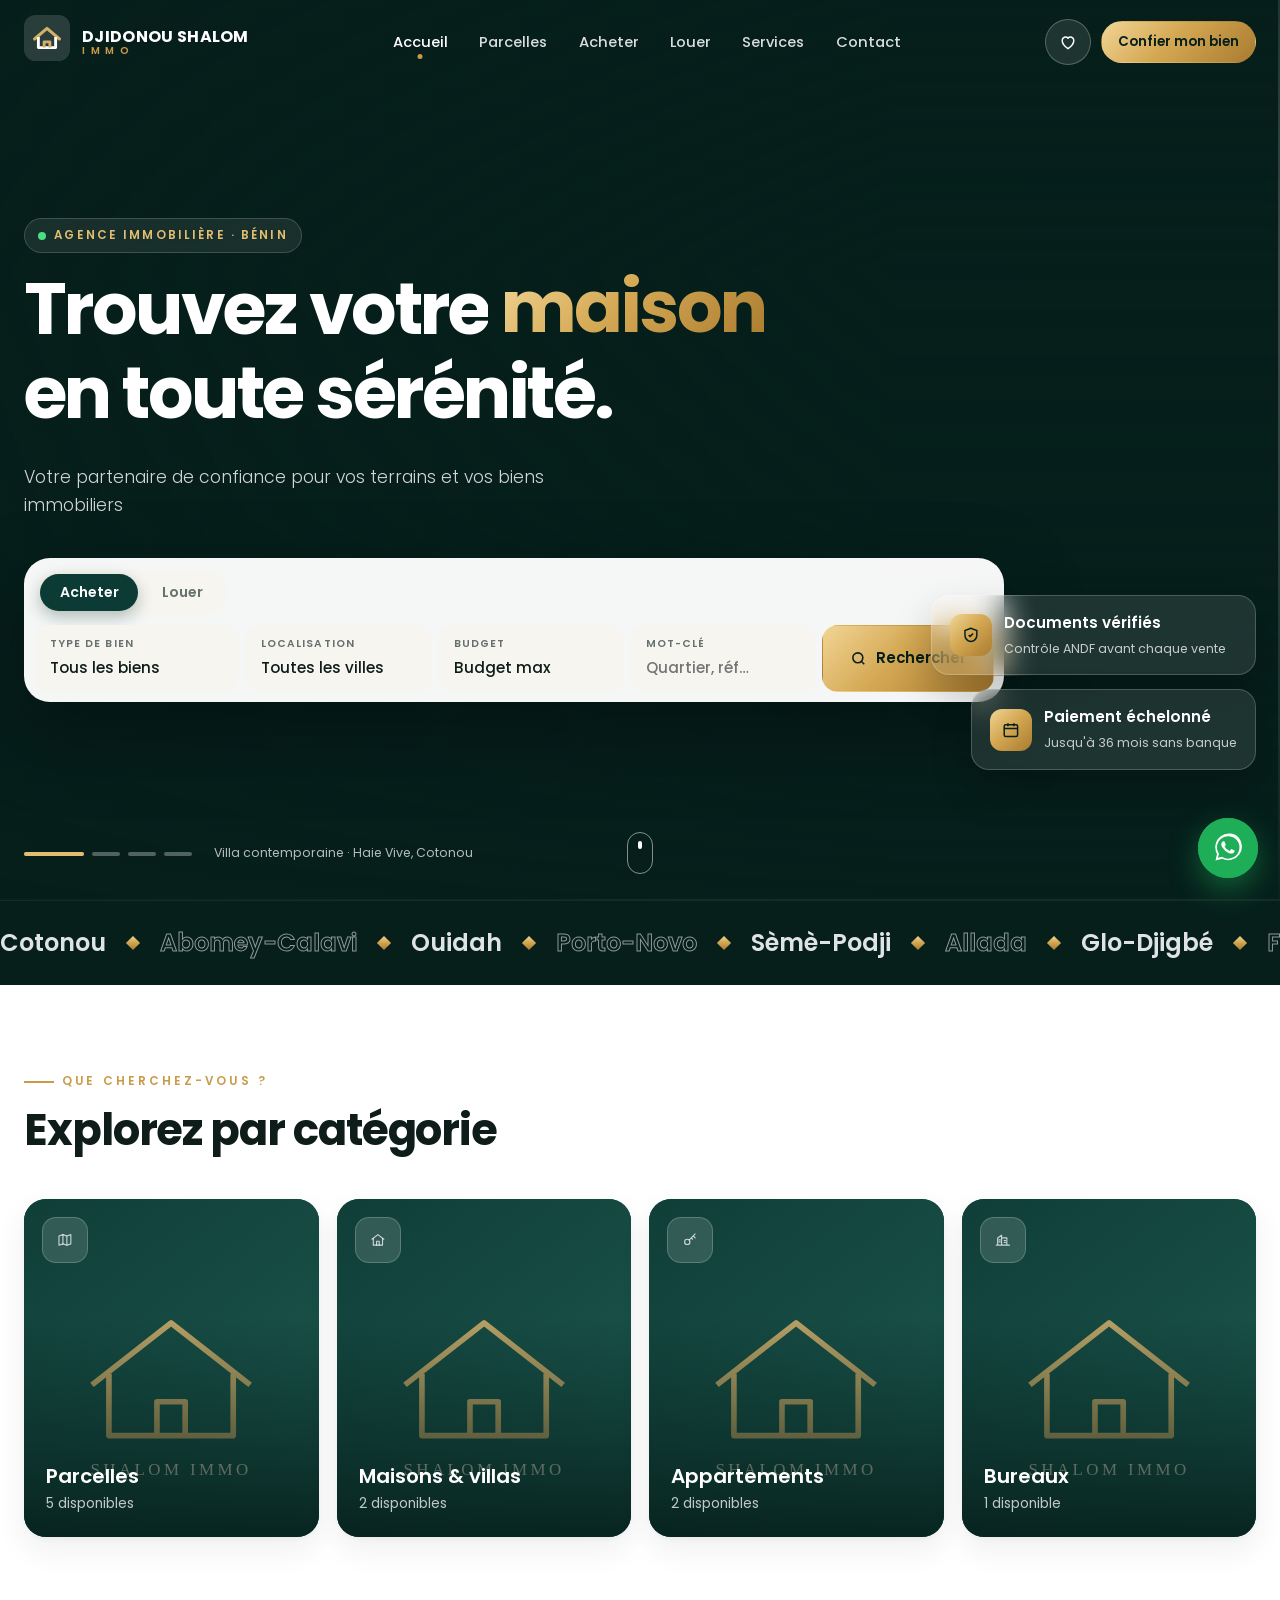
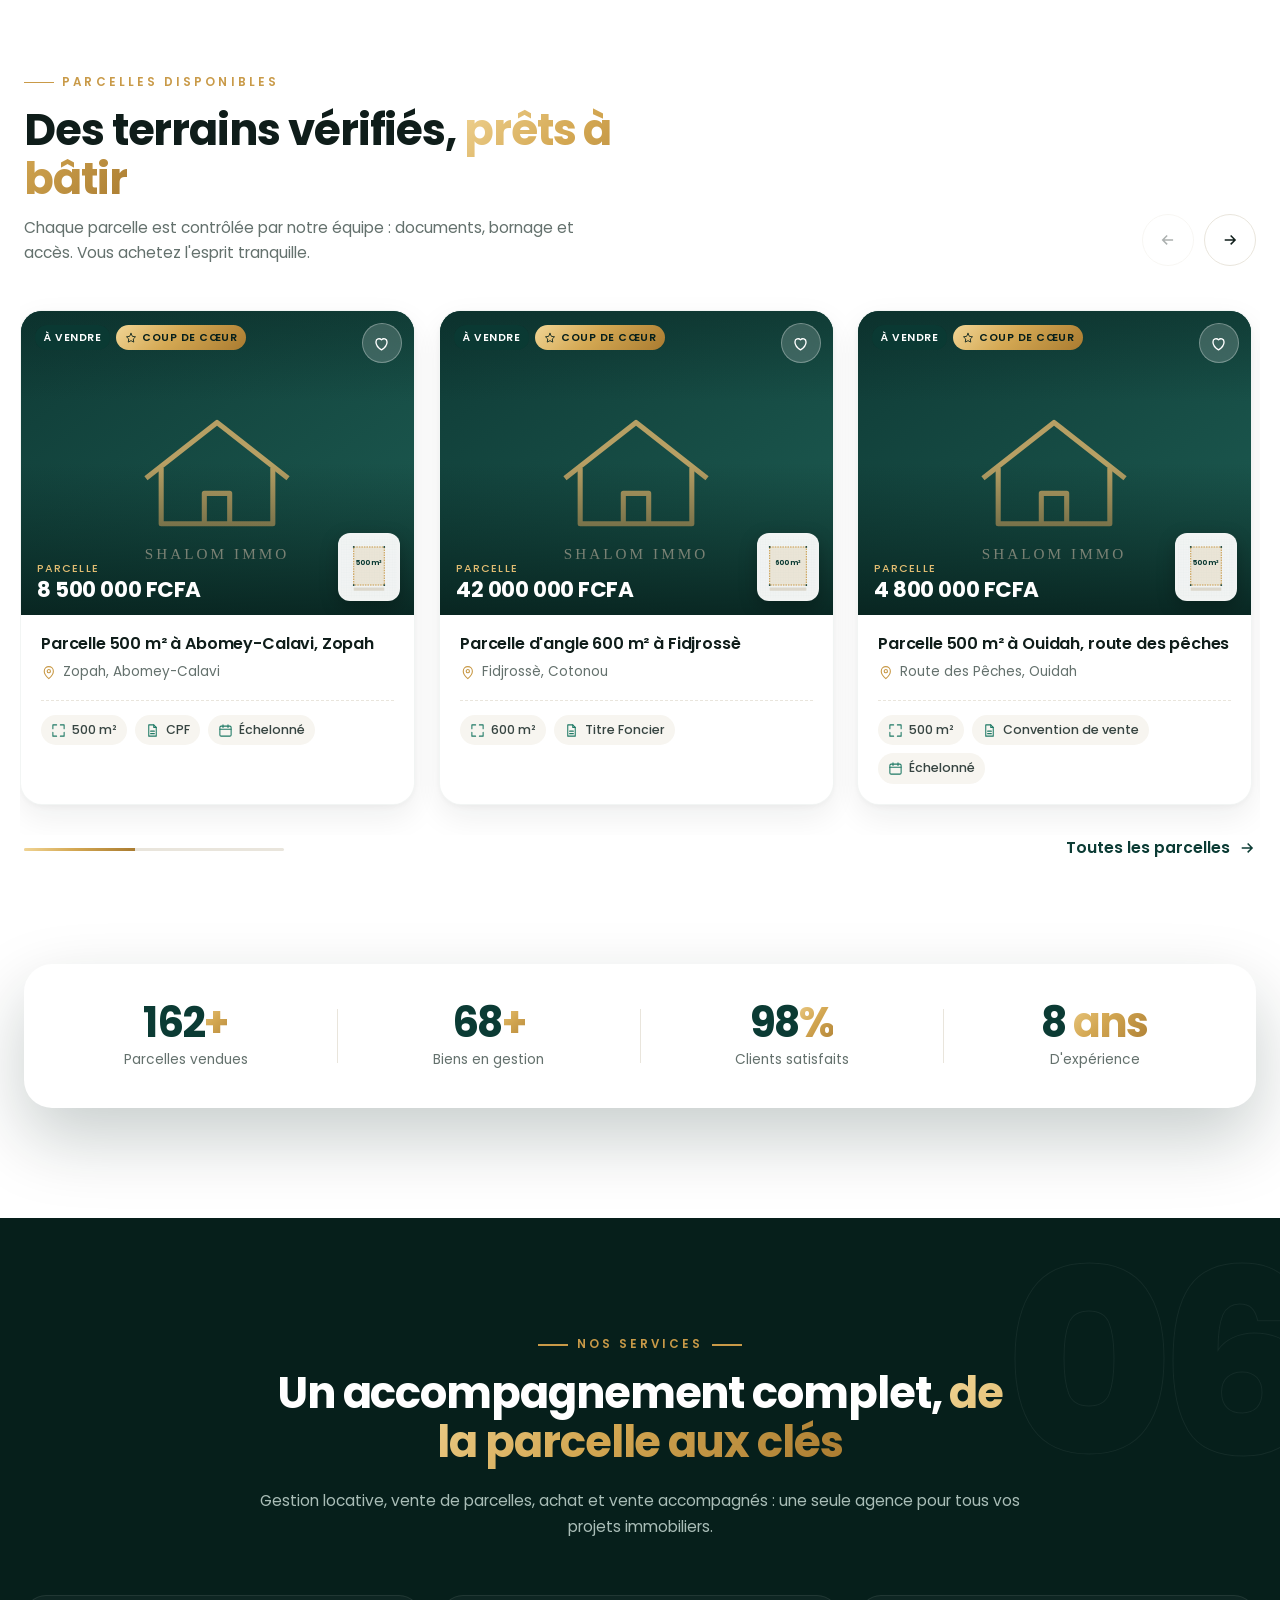
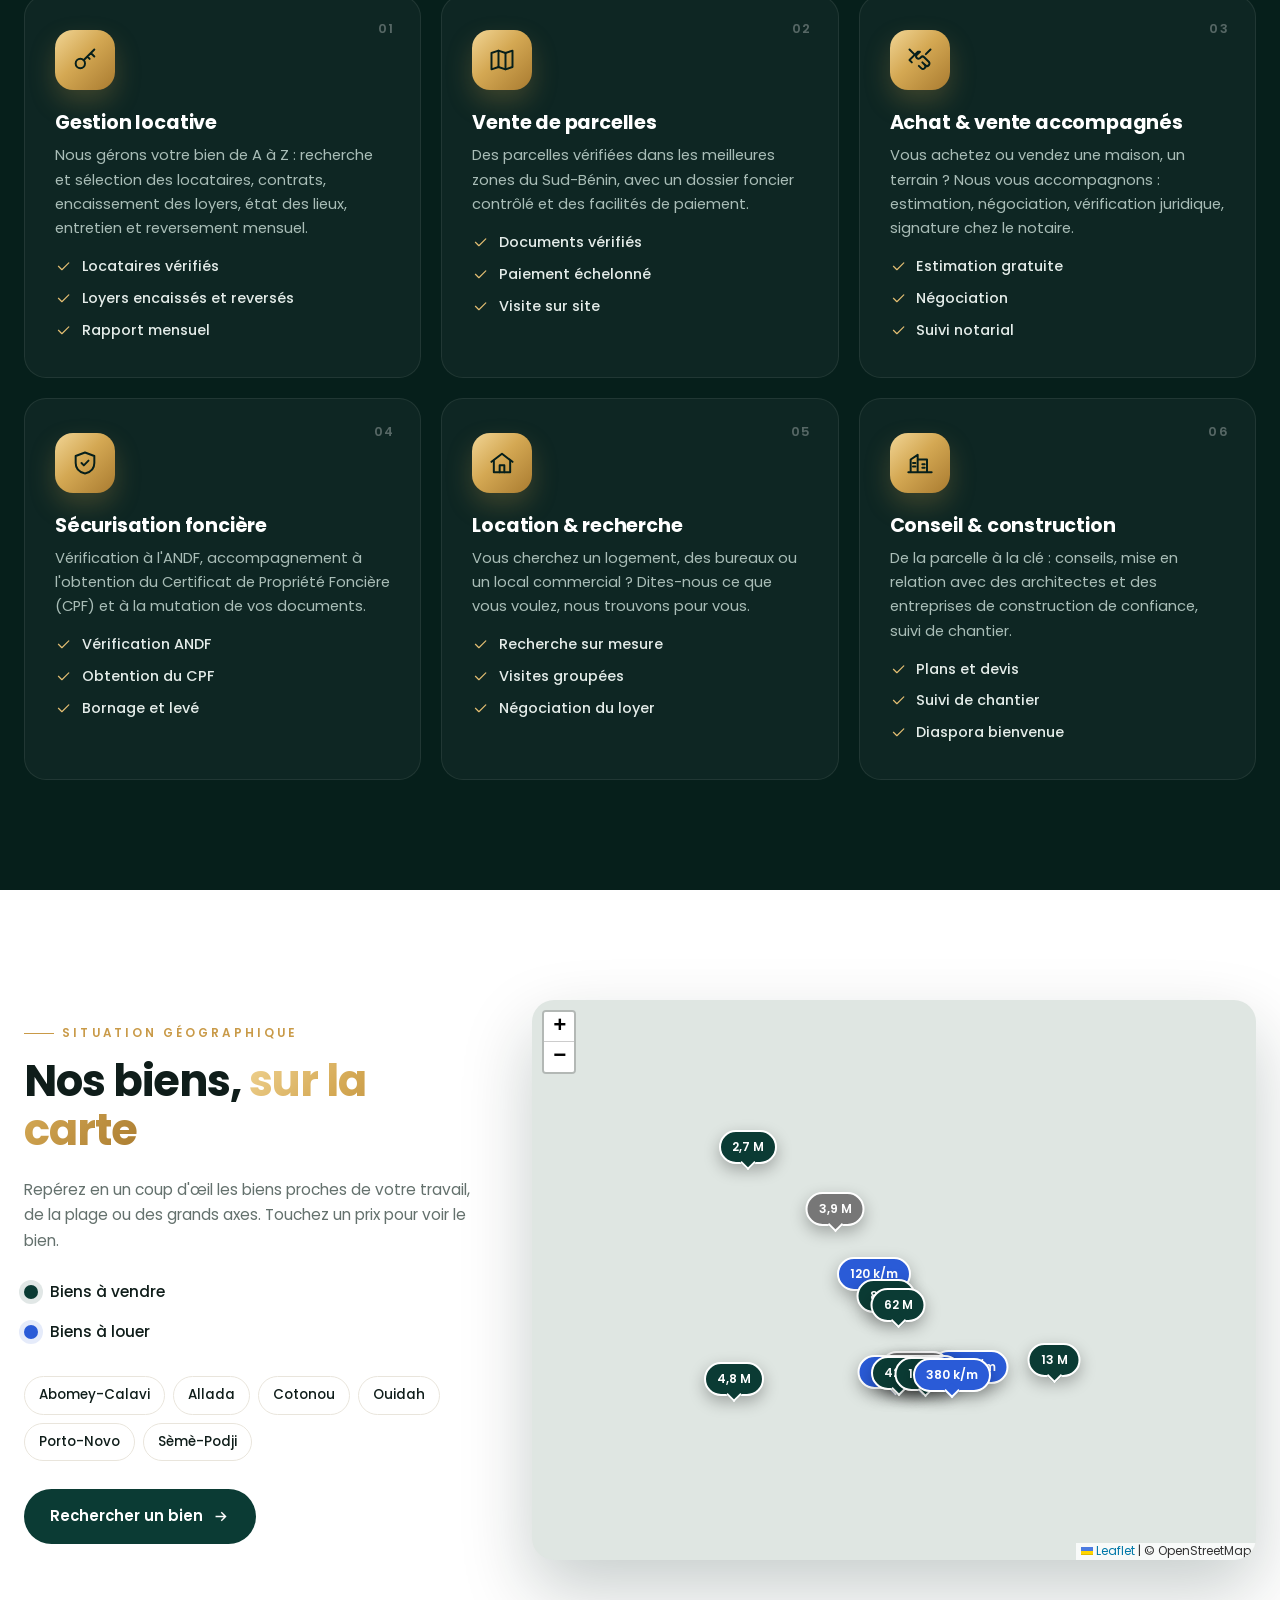
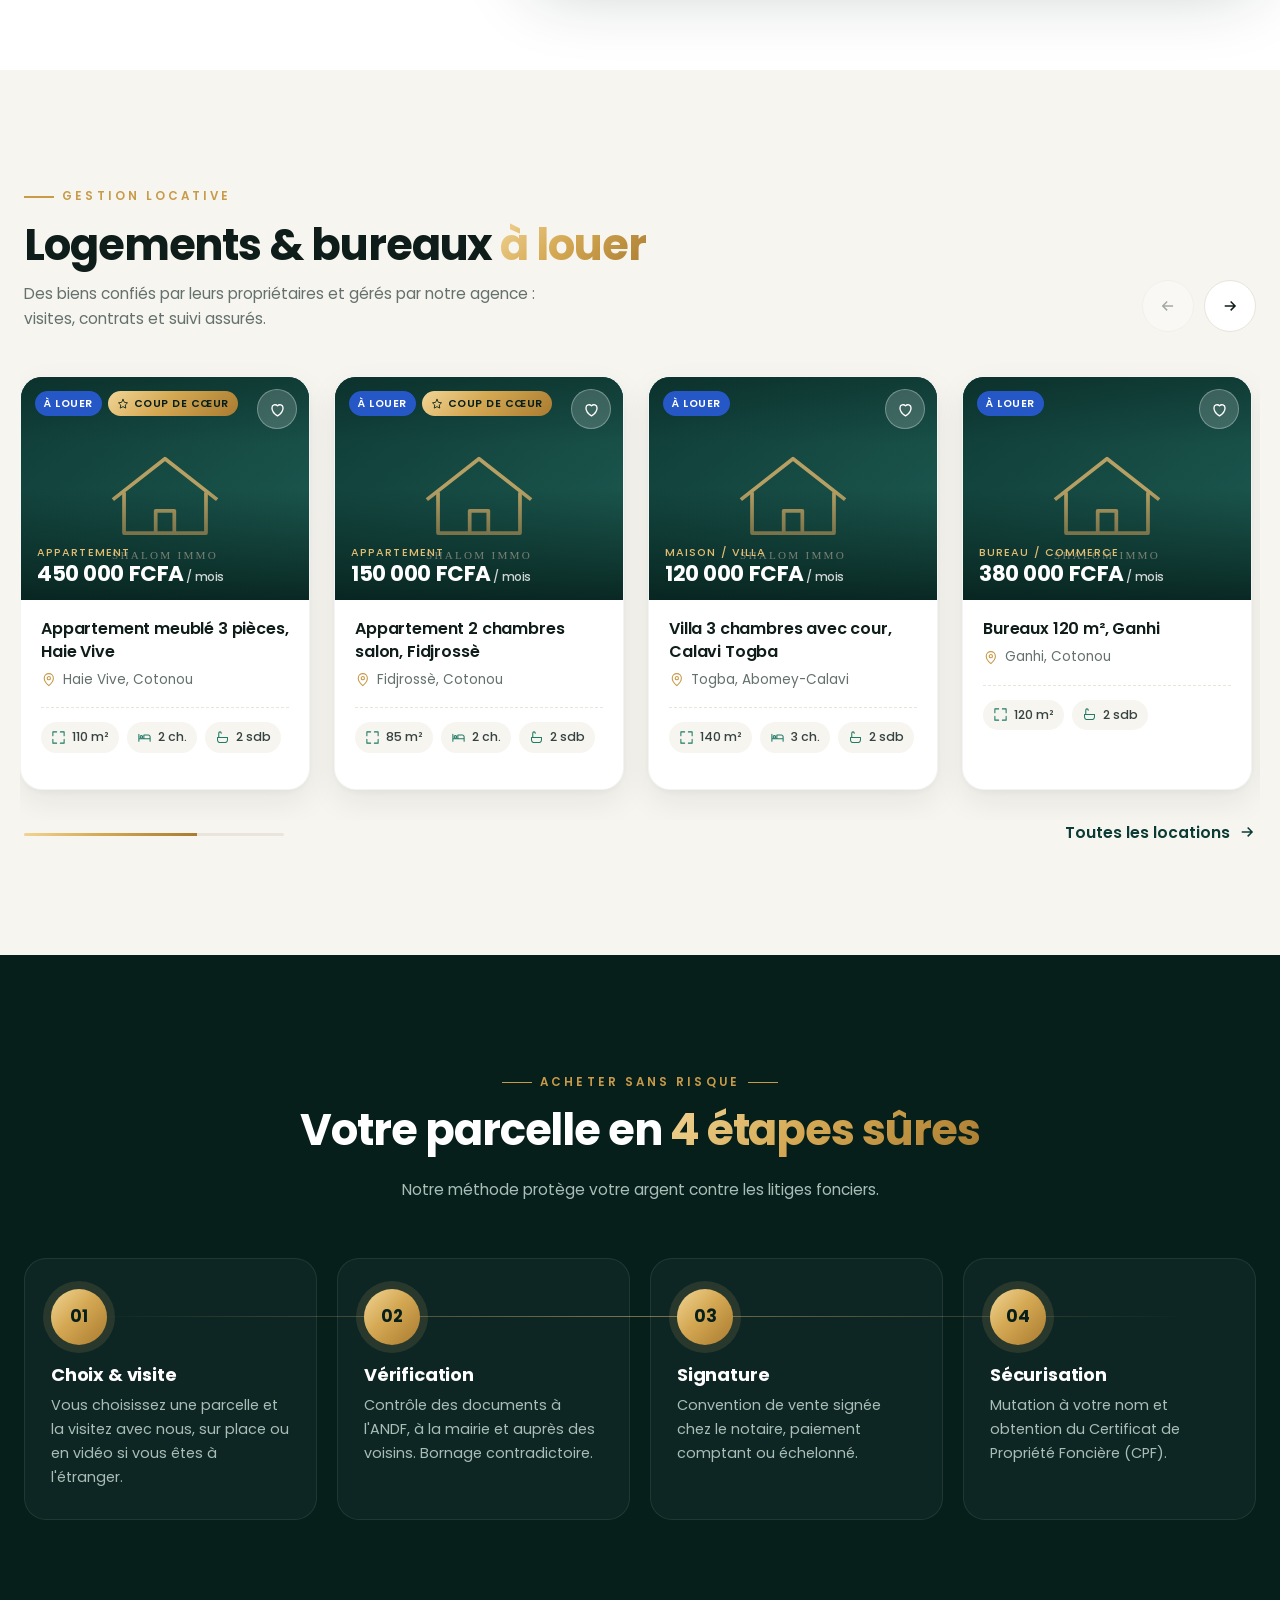
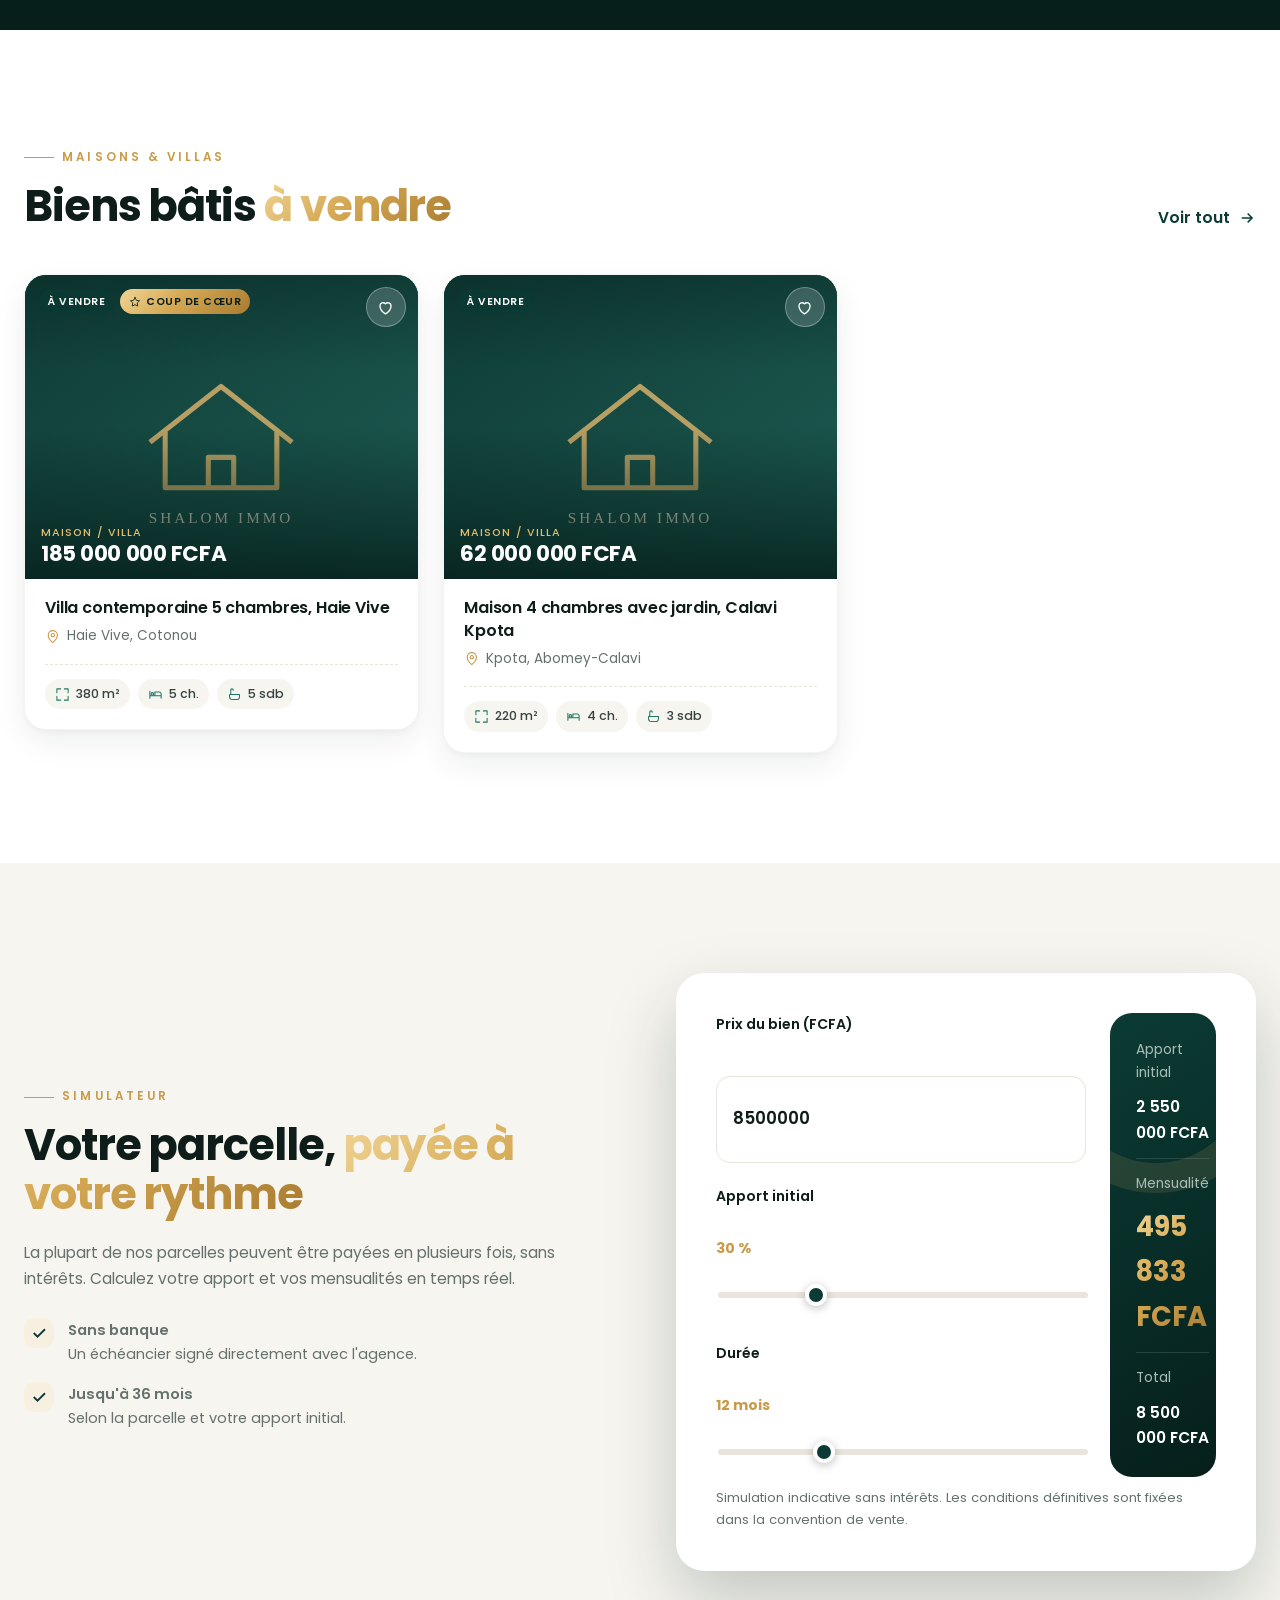
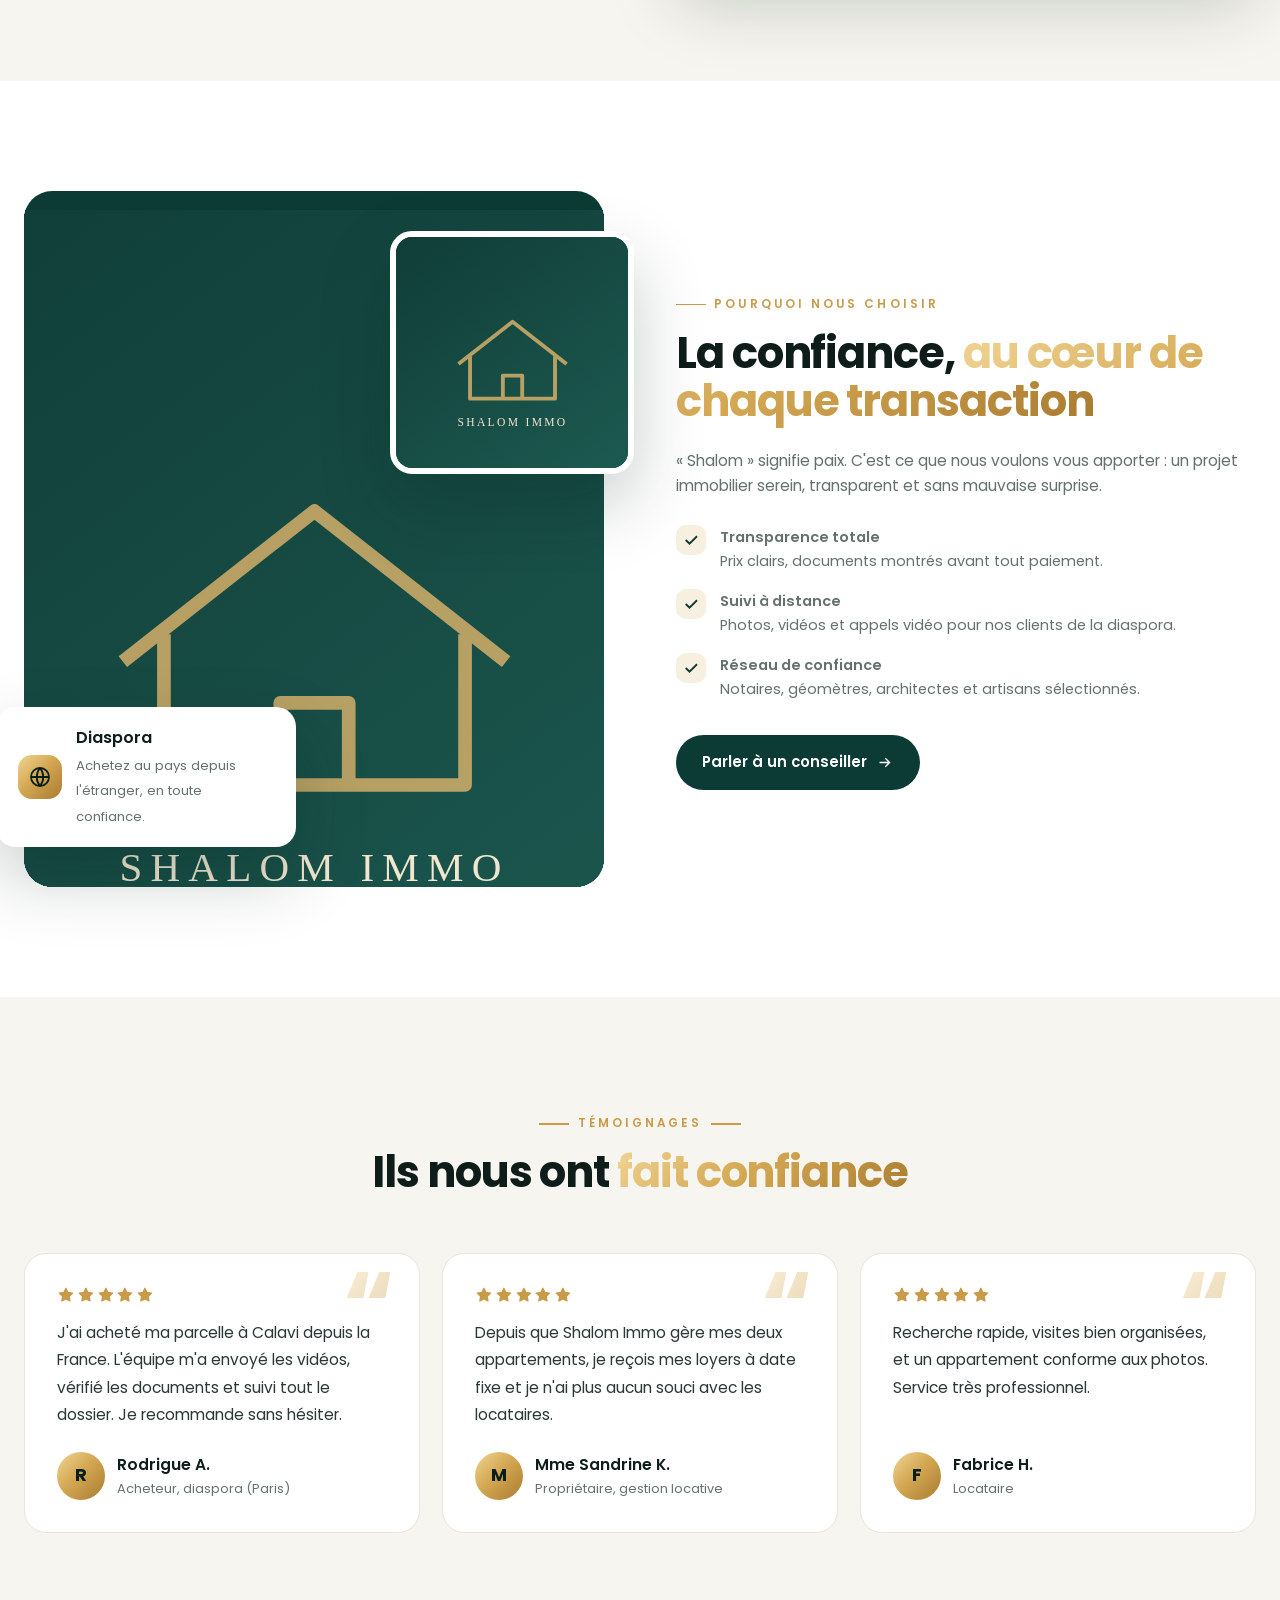
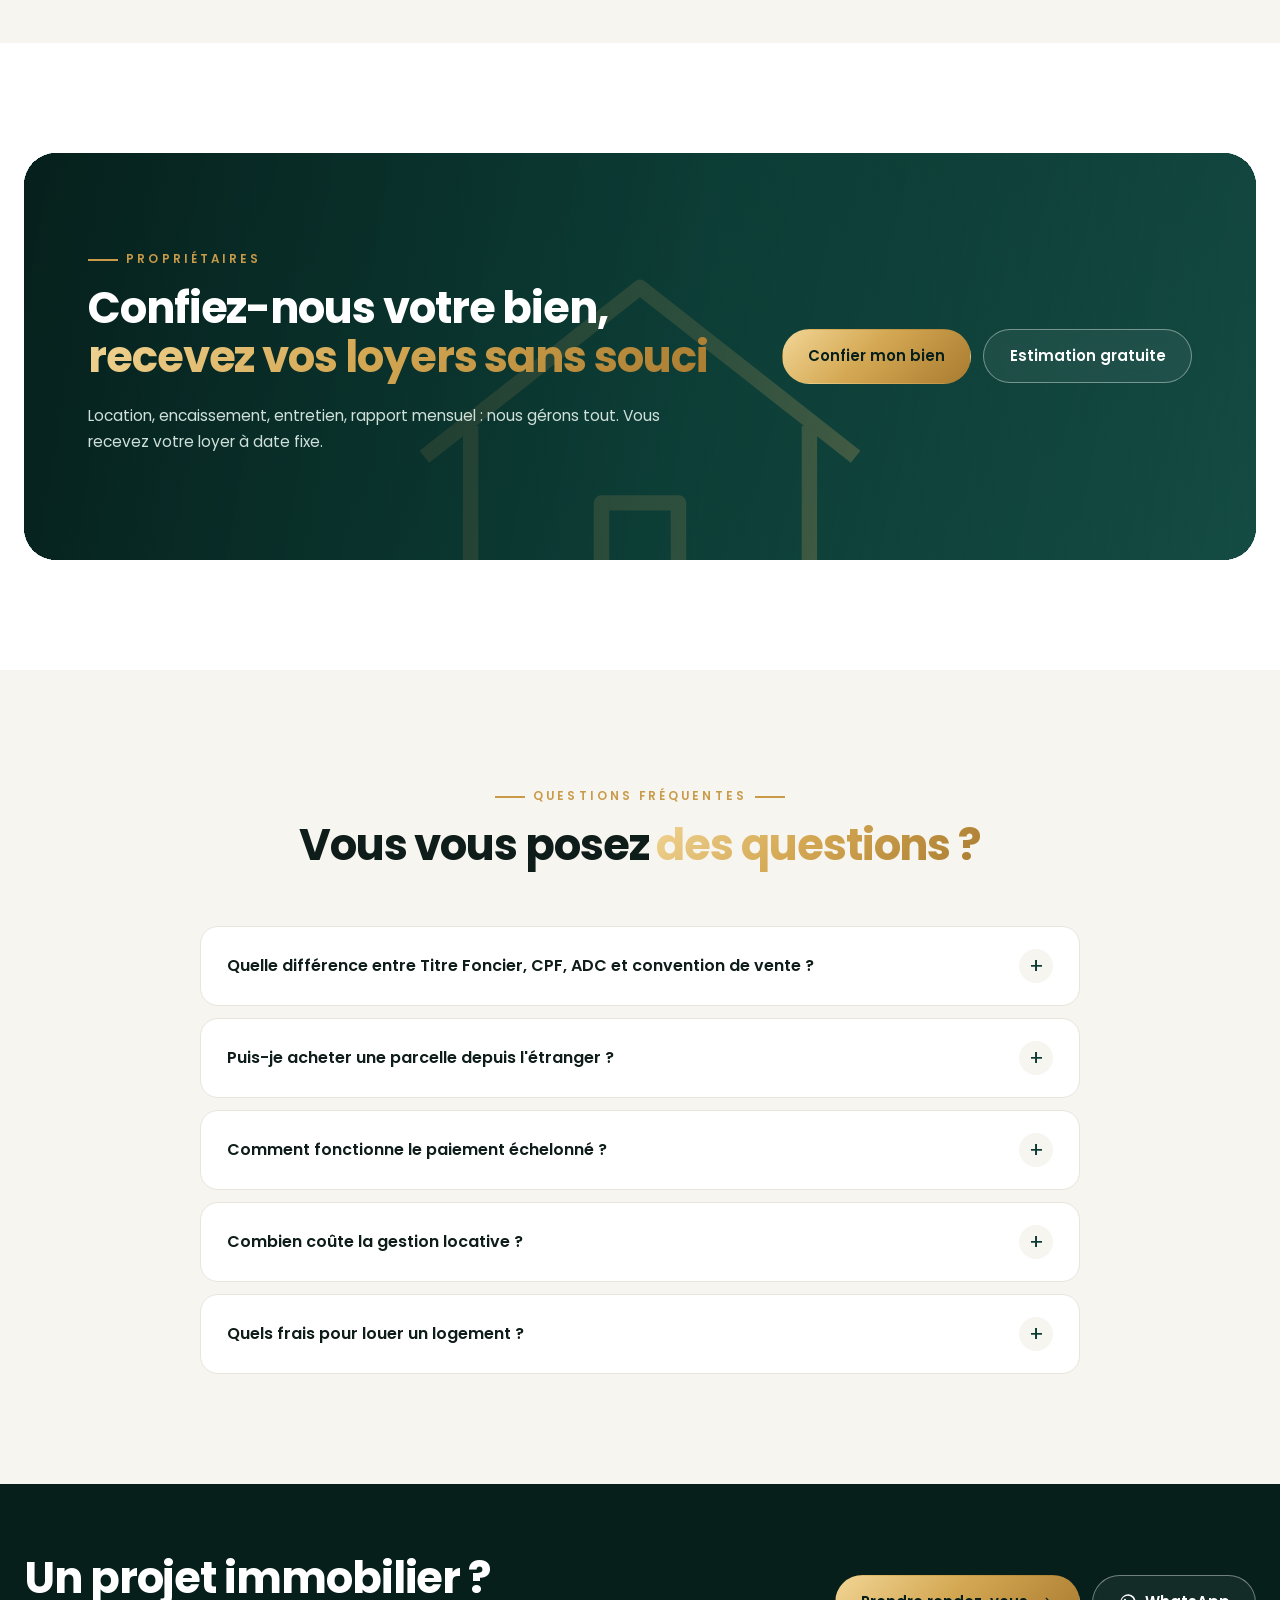
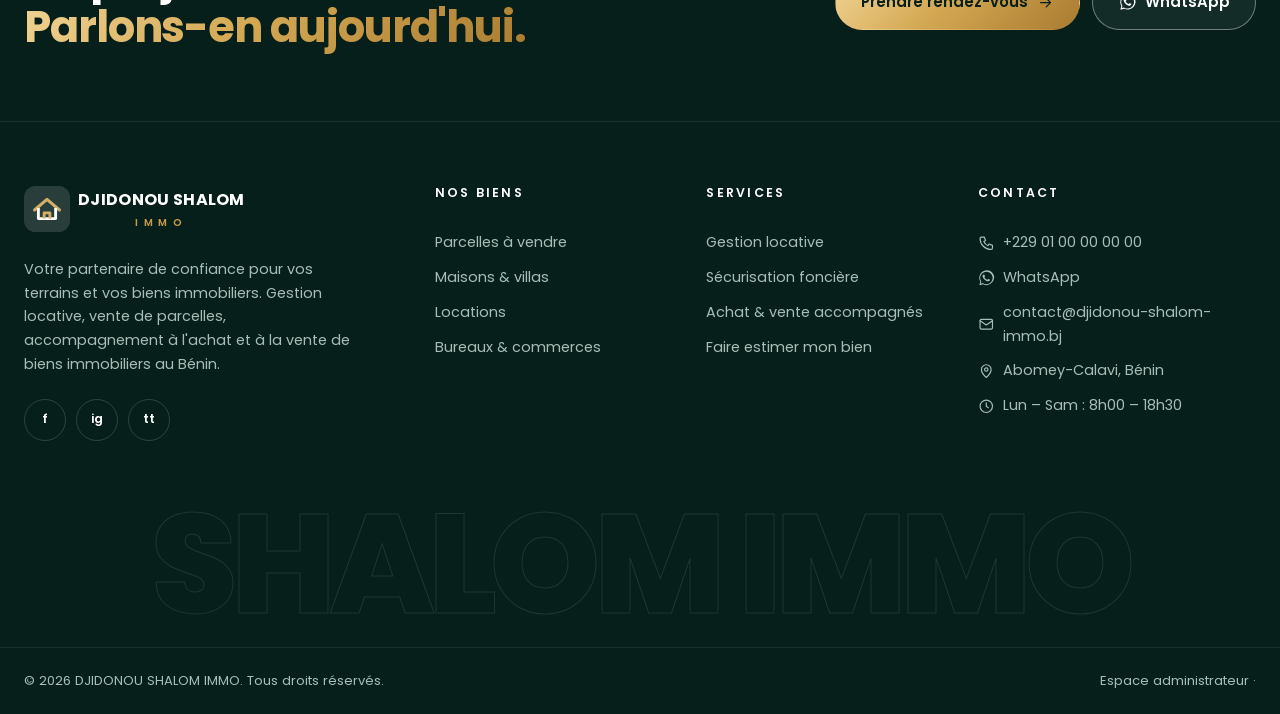
==== index.html @ 462c60ab "Nouveau design animé et élégant (police Poppins) Écran d'ouverture, diaporama plein écran, titre ani" ====
<!doctype html>
<html lang="fr">
<head>
  <meta charset="utf-8">
  <meta name="viewport" content="width=device-width, initial-scale=1, viewport-fit=cover">
  <title>DJIDONOU SHALOM IMMO – Parcelles, ventes et gestion locative au Bénin</title>
  <meta name="description" content="Agence immobilière au Bénin : vente de parcelles vérifiées, maisons et villas, locations, gestion locative et accompagnement à l'achat et à la vente.">
  <meta name="theme-color" content="#061f1b">
  <link rel="manifest" href="manifest.webmanifest">
  <link rel="icon" href="assets/img/icon.svg" type="image/svg+xml">
  <link rel="apple-touch-icon" href="assets/img/icon-192.png">
  <meta property="og:title" content="DJIDONOU SHALOM IMMO">
  <meta property="og:description" content="Parcelles vérifiées, ventes, locations et gestion locative au Bénin.">
  <meta property="og:image" content="https://images.unsplash.com/photo-1600596542815-ffad4c1539a9?auto=format&fit=crop&w=1200&q=70">
  <link rel="preconnect" href="https://fonts.googleapis.com"><link rel="preconnect" href="https://fonts.gstatic.com" crossorigin>
  <link href="https://fonts.googleapis.com/css2?family=Poppins:wght@300;400;500;600;700;800&display=swap" rel="stylesheet">
  <link rel="preload" as="image" href="https://images.unsplash.com/photo-1600596542815-ffad4c1539a9?auto=format&fit=crop&w=2000&q=70">
  <link rel="stylesheet" href="assets/vendor/leaflet/leaflet.css">
  <link rel="stylesheet" href="assets/css/style.css">
</head>
<body data-page="home">

<div id="preloader" aria-hidden="true">
  <div class="pre-in">
    <svg viewBox="0 0 48 48"><path d="M8 25 24 11l16 14" fill="none" stroke="#e2bd72" stroke-width="2.6" stroke-linecap="round" stroke-linejoin="round"/><path d="M13 22v15h22V22" fill="none" stroke="#fff" stroke-width="2.4" stroke-linejoin="round"/><path d="M20.5 37v-8h7v8" fill="none" stroke="#e2bd72" stroke-width="2.4" stroke-linejoin="round"/></svg>
    <div class="pre-name">DJIDONOU SHALOM <b>IMMO</b></div>
  </div>
</div>

<section class="hero">
  <div class="hero-slides">
    <div class="slide active" data-caption="Villa contemporaine · Haie Vive, Cotonou"><img src="https://images.unsplash.com/photo-1600596542815-ffad4c1539a9?auto=format&fit=crop&w=2000&q=70" alt="" onerror="dsiImgErr(this)"></div>
    <div class="slide" data-caption="Parcelles vérifiées · Abomey-Calavi"><img src="https://images.unsplash.com/photo-1500382017468-9049fed747ef?auto=format&fit=crop&w=2000&q=70" alt="" loading="lazy" onerror="dsiImgErr(this)"></div>
    <div class="slide" data-caption="Appartements meublés · Cotonou"><img src="https://images.unsplash.com/photo-1600607687939-ce8a6c25118c?auto=format&fit=crop&w=2000&q=70" alt="" loading="lazy" onerror="dsiImgErr(this)"></div>
    <div class="slide" data-caption="Résidences avec piscine · Fidjrossè"><img src="https://images.unsplash.com/photo-1613490493576-7fde63acd811?auto=format&fit=crop&w=2000&q=70" alt="" loading="lazy" onerror="dsiImgErr(this)"></div>
  </div>
  <div class="container hero-in">
    <span class="eyebrow fade-in" style="--d:.2s">Agence immobilière · Bénin</span>
    <h1 data-split>Trouvez votre <span class="rotator" data-rotate="parcelle|maison|appartement|avenir"></span><br>en toute sérénité.</h1>
    <p class="hero-sub fade-in" style="--d:.9s" id="hero-slogan"></p>
    <form class="search-box fade-in" style="--d:1.1s" id="hero-search" role="search">
      <div class="search-tabs">
        <button type="button" class="active" data-t="vente">Acheter</button>
        <button type="button" data-t="location">Louer</button>
      </div>
      <input type="hidden" name="transaction" value="vente">
      <div class="search-fields">
        <div class="sfield"><label for="hs-cat">Type de bien</label>
          <select id="hs-cat" name="category"><option value="">Tous les biens</option><option value="parcelle">Parcelle</option><option value="maison">Maison / Villa</option><option value="appartement">Appartement</option><option value="bureau">Bureau / Commerce</option></select></div>
        <div class="sfield"><label for="hs-city">Localisation</label><select id="hs-city" name="city"><option value="">Toutes les villes</option></select></div>
        <div class="sfield opt"><label for="hs-budget">Budget</label>
          <select id="hs-budget" name="priceMax"><option value="">Budget max</option><option value="5000000">5 M FCFA</option><option value="10000000">10 M FCFA</option><option value="50000000">50 M FCFA</option><option value="200000000">200 M FCFA</option></select></div>
        <div class="sfield opt"><label for="hs-q">Mot-clé</label><input id="hs-q" name="q" placeholder="Quartier, réf…"></div>
        <button class="btn btn-gold magnetic"><svg class="ico" viewBox="0 0 24 24" fill="none" stroke="currentColor" stroke-width="2.2"><circle cx="11" cy="11" r="7"/><path d="m20 20-3.5-3.5"/></svg> Rechercher</button>
      </div>
    </form>
  </div>
  <div class="hero-side fade-in" style="--d:1.4s">
    <div class="glass-card"><span class="gc-ico"><svg class="ico" viewBox="0 0 24 24" fill="none" stroke="currentColor" stroke-width="2"><path d="M12 3 4 6v6c0 5 3.5 8 8 9 4.5-1 8-4 8-9V6l-8-3Z"/><path d="m9 12 2 2 4-4"/></svg></span><span><b>Documents vérifiés</b><small>Contrôle ANDF avant chaque vente</small></span></div>
    <div class="glass-card"><span class="gc-ico"><svg class="ico" viewBox="0 0 24 24" fill="none" stroke="currentColor" stroke-width="2"><rect x="3" y="5" width="18" height="16" rx="2"/><path d="M3 10h18M8 3v4M16 3v4"/></svg></span><span><b>Paiement échelonné</b><small>Jusqu'à 36 mois sans banque</small></span></div>
  </div>
  <div class="hero-dots"><button class="active" aria-label="Image 1"></button><button aria-label="Image 2"></button><button aria-label="Image 3"></button><button aria-label="Image 4"></button><span class="hero-caption show">Villa contemporaine · Haie Vive, Cotonou</span></div>
  <div class="scroll-cue" aria-hidden="true"></div>
</section>

<div class="marquee" aria-hidden="true"><div class="marquee-track">
  <span>Cotonou <i></i> <em>Abomey-Calavi</em> <i></i> Ouidah <i></i> <em>Porto-Novo</em> <i></i> Sèmè-Podji <i></i> <em>Allada</em> <i></i> Glo-Djigbé <i></i> <em>Fidjrossè</em> <i></i> Haie Vive <i></i> <em>Akpakpa</em> <i></i></span>
  <span>Cotonou <i></i> <em>Abomey-Calavi</em> <i></i> Ouidah <i></i> <em>Porto-Novo</em> <i></i> Sèmè-Podji <i></i> <em>Allada</em> <i></i> Glo-Djigbé <i></i> <em>Fidjrossè</em> <i></i> Haie Vive <i></i> <em>Akpakpa</em> <i></i></span>
</div></div>

<section class="section-sm" style="padding-top:80px">
  <div class="container">
    <div class="sec-head"><div class="reveal"><span class="eyebrow">Que cherchez-vous ?</span><h2>Explorez par catégorie</h2></div></div>
    <div class="quick-cats" id="quick-cats"></div>
  </div>
</section>

<section class="section-sm">
  <div class="container carousel" data-carousel>
    <div class="sec-head">
      <div class="reveal"><span class="eyebrow">Parcelles disponibles</span><h2>Des terrains vérifiés, <span class="gold-text">prêts à bâtir</span></h2><p class="muted">Chaque parcelle est contrôlée par notre équipe : documents, bornage et accès. Vous achetez l'esprit tranquille.</p></div>
      <div class="reveal from-right"><div class="car-nav"><button class="car-prev" aria-label="Précédent"><svg class="ico" viewBox="0 0 24 24" fill="none" stroke="currentColor" stroke-width="2"><path d="M19 12H5M11 18l-6-6 6-6"/></svg></button><button class="car-next" aria-label="Suivant"><svg class="ico" viewBox="0 0 24 24" fill="none" stroke="currentColor" stroke-width="2"><path d="M5 12h14M13 6l6 6-6 6"/></svg></button></div></div>
    </div>
    <div class="car-track" id="featured-parcels"></div>
    <div style="display:flex;justify-content:space-between;align-items:center;gap:20px;flex-wrap:wrap"><div class="car-progress" style="flex:1"><i></i></div><a href="biens.html?transaction=vente&category=parcelle" class="link-arrow">Toutes les parcelles <svg class="ico" viewBox="0 0 24 24" fill="none" stroke="currentColor" stroke-width="2"><path d="M5 12h14M13 6l6 6-6 6"/></svg></a></div>
  </div>
</section>

<div class="container stats" style="margin-top:40px">
  <div class="stats-in reveal">
    <div class="stat"><b data-count="0" id="stat-parcels" data-suffix="+">0</b><span>Parcelles vendues</span></div>
    <div class="stat"><b data-count="0" id="stat-rentals" data-suffix="+">0</b><span>Biens en gestion</span></div>
    <div class="stat"><b data-count="98" data-suffix="%">0</b><span>Clients satisfaits</span></div>
    <div class="stat"><b data-count="8" data-suffix=" ans">0</b><span>D'expérience</span></div>
  </div>
</div>

<section class="section dark" style="margin-top:110px">
  <span class="big-num" style="right:-2%;top:20px" aria-hidden="true">06</span>
  <div class="container">
    <div class="sec-center reveal"><span class="eyebrow">Nos services</span><h2>Un accompagnement complet, <span class="gold-text">de la parcelle aux clés</span></h2><p class="muted">Gestion locative, vente de parcelles, achat et vente accompagnés : une seule agence pour tous vos projets immobiliers.</p></div>
    <div class="services-grid" id="services-grid"></div>
  </div>
</section>

<section class="section">
  <div class="container map-split">
    <div class="reveal from-left">
      <span class="eyebrow">Situation géographique</span>
      <h2>Nos biens, <span class="gold-text">sur la carte</span></h2>
      <p class="muted">Repérez en un coup d'œil les biens proches de votre travail, de la plage ou des grands axes. Touchez un prix pour voir le bien.</p>
      <div class="legend"><span><i></i> Biens à vendre</span><span><i class="loc"></i> Biens à louer</span></div>
      <div class="city-pills" id="city-pills"></div>
      <a href="biens.html" class="btn btn-primary magnetic">Rechercher un bien <svg class="ico ico-arrow" viewBox="0 0 24 24" fill="none" stroke="currentColor" stroke-width="2"><path d="M5 12h14M13 6l6 6-6 6"/></svg></a>
    </div>
    <div id="home-map" class="map map-lg reveal zoom"></div>
  </div>
</section>

<section class="section alt">
  <div class="container carousel" data-carousel="auto">
    <div class="sec-head">
      <div class="reveal"><span class="eyebrow">Gestion locative</span><h2>Logements & bureaux <span class="gold-text">à louer</span></h2><p class="muted">Des biens confiés par leurs propriétaires et gérés par notre agence : visites, contrats et suivi assurés.</p></div>
      <div class="reveal from-right"><div class="car-nav"><button class="car-prev" aria-label="Précédent"><svg class="ico" viewBox="0 0 24 24" fill="none" stroke="currentColor" stroke-width="2"><path d="M19 12H5M11 18l-6-6 6-6"/></svg></button><button class="car-next" aria-label="Suivant"><svg class="ico" viewBox="0 0 24 24" fill="none" stroke="currentColor" stroke-width="2"><path d="M5 12h14M13 6l6 6-6 6"/></svg></button></div></div>
    </div>
    <div class="car-track four" id="featured-rentals"></div>
    <div style="display:flex;justify-content:space-between;align-items:center;gap:20px;flex-wrap:wrap"><div class="car-progress" style="flex:1"><i></i></div><a href="biens.html?transaction=location" class="link-arrow">Toutes les locations <svg class="ico" viewBox="0 0 24 24" fill="none" stroke="currentColor" stroke-width="2"><path d="M5 12h14M13 6l6 6-6 6"/></svg></a></div>
  </div>
</section>

<section class="section dark">
  <div class="container">
    <div class="sec-center reveal"><span class="eyebrow">Acheter sans risque</span><h2>Votre parcelle en <span class="gold-text">4 étapes sûres</span></h2><p class="muted">Notre méthode protège votre argent contre les litiges fonciers.</p></div>
    <div class="steps">
      <div class="step reveal"><h3>Choix & visite</h3><p>Vous choisissez une parcelle et la visitez avec nous, sur place ou en vidéo si vous êtes à l'étranger.</p></div>
      <div class="step reveal" style="--d:120ms"><h3>Vérification</h3><p>Contrôle des documents à l'ANDF, à la mairie et auprès des voisins. Bornage contradictoire.</p></div>
      <div class="step reveal" style="--d:240ms"><h3>Signature</h3><p>Convention de vente signée chez le notaire, paiement comptant ou échelonné.</p></div>
      <div class="step reveal" style="--d:360ms"><h3>Sécurisation</h3><p>Mutation à votre nom et obtention du Certificat de Propriété Foncière (CPF).</p></div>
    </div>
  </div>
</section>

<section class="section">
  <div class="container">
    <div class="sec-head"><div class="reveal"><span class="eyebrow">Maisons & villas</span><h2>Biens bâtis <span class="gold-text">à vendre</span></h2></div><a href="biens.html?transaction=vente&category=maison" class="link-arrow reveal">Voir tout <svg class="ico" viewBox="0 0 24 24" fill="none" stroke="currentColor" stroke-width="2"><path d="M5 12h14M13 6l6 6-6 6"/></svg></a></div>
    <div class="grid-cards" id="featured-houses"></div>
  </div>
</section>

<section class="section alt" id="simulator">
  <div class="container split">
    <div class="reveal from-left"><span class="eyebrow">Simulateur</span><h2>Votre parcelle, <span class="gold-text">payée à votre rythme</span></h2><p class="muted">La plupart de nos parcelles peuvent être payées en plusieurs fois, sans intérêts. Calculez votre apport et vos mensualités en temps réel.</p>
      <ul class="ticks"><li><svg class="ico" viewBox="0 0 24 24" fill="none" stroke="currentColor" stroke-width="2.4"><path d="m5 12 5 5L20 7"/></svg><span><b>Sans banque</b>Un échéancier signé directement avec l'agence.</span></li><li><svg class="ico" viewBox="0 0 24 24" fill="none" stroke="currentColor" stroke-width="2.4"><path d="m5 12 5 5L20 7"/></svg><span><b>Jusqu'à 36 mois</b>Selon la parcelle et votre apport initial.</span></li></ul>
    </div>
    <div class="sim-card reveal from-right"><div data-simulator></div></div>
  </div>
</section>

<section class="section">
  <div class="container split">
    <div class="split-media reveal from-left">
      <div class="img-frame"><img data-parallax="0.08" src="https://images.unsplash.com/photo-1560518883-ce09059eeffa?auto=format&fit=crop&w=1100&q=70" alt="Remise des clés d'un bien immobilier" loading="lazy" onerror="dsiImgErr(this)"></div>
      <div class="img-small"><img src="https://images.unsplash.com/photo-1600585154340-be6161a56a0c?auto=format&fit=crop&w=600&q=70" alt="" loading="lazy" onerror="dsiImgErr(this)"></div>
      <div class="float-card"><svg class="ico" viewBox="0 0 24 24" fill="none" stroke="currentColor" stroke-width="1.8"><circle cx="12" cy="12" r="9"/><path d="M3 12h18M12 3a14 14 0 0 1 0 18M12 3a14 14 0 0 0 0 18"/></svg><div><b>Diaspora</b><span>Achetez au pays depuis l'étranger, en toute confiance.</span></div></div>
    </div>
    <div class="reveal from-right">
      <span class="eyebrow">Pourquoi nous choisir</span>
      <h2>La confiance, <span class="gold-text">au cœur de chaque transaction</span></h2>
      <p class="muted">« Shalom » signifie paix. C'est ce que nous voulons vous apporter : un projet immobilier serein, transparent et sans mauvaise surprise.</p>
      <ul class="ticks">
        <li><svg class="ico" viewBox="0 0 24 24" fill="none" stroke="currentColor" stroke-width="2.4"><path d="m5 12 5 5L20 7"/></svg><span><b>Transparence totale</b>Prix clairs, documents montrés avant tout paiement.</span></li>
        <li><svg class="ico" viewBox="0 0 24 24" fill="none" stroke="currentColor" stroke-width="2.4"><path d="m5 12 5 5L20 7"/></svg><span><b>Suivi à distance</b>Photos, vidéos et appels vidéo pour nos clients de la diaspora.</span></li>
        <li><svg class="ico" viewBox="0 0 24 24" fill="none" stroke="currentColor" stroke-width="2.4"><path d="m5 12 5 5L20 7"/></svg><span><b>Réseau de confiance</b>Notaires, géomètres, architectes et artisans sélectionnés.</span></li>
      </ul>
      <a href="contact.html" class="btn btn-primary magnetic">Parler à un conseiller <svg class="ico ico-arrow" viewBox="0 0 24 24" fill="none" stroke="currentColor" stroke-width="2"><path d="M5 12h14M13 6l6 6-6 6"/></svg></a>
    </div>
  </div>
</section>

<section class="section alt">
  <div class="container">
    <div class="sec-center reveal"><span class="eyebrow">Témoignages</span><h2>Ils nous ont <span class="gold-text">fait confiance</span></h2></div>
    <div class="testis" id="testimonials"></div>
  </div>
</section>

<section class="section">
  <div class="container">
    <div class="cta-band reveal zoom">
      <div class="cta-bg"><img data-parallax="0.12" src="https://images.unsplash.com/photo-1580587771525-78b9dba3b914?auto=format&fit=crop&w=1800&q=70" alt="" loading="lazy" onerror="dsiImgErr(this)"></div>
      <div><span class="eyebrow">Propriétaires</span><h2>Confiez-nous votre bien, <span class="gold-text">recevez vos loyers sans souci</span></h2><p>Location, encaissement, entretien, rapport mensuel : nous gérons tout. Vous recevez votre loyer à date fixe.</p></div>
      <div class="btns"><a href="services.html#confier" class="btn btn-gold magnetic">Confier mon bien</a><a href="services.html#confier" class="btn btn-ghost-light">Estimation gratuite</a></div>
    </div>
  </div>
</section>

<section class="section alt">
  <div class="container">
    <div class="sec-center reveal"><span class="eyebrow">Questions fréquentes</span><h2>Vous vous posez <span class="gold-text">des questions ?</span></h2></div>
    <div class="faq reveal">
      <div class="faq-item"><button class="faq-q">Quelle différence entre Titre Foncier, CPF, ADC et convention de vente ?</button><div class="faq-a"><p>Le Certificat de Propriété Foncière (CPF) et l'ancien Titre Foncier sont les documents qui prouvent définitivement la propriété. L'Attestation de Détention Coutumière (ADC) et la convention de vente sont des étapes intermédiaires. Nous vous accompagnons pour transformer ces documents en CPF.</p></div></div>
      <div class="faq-item"><button class="faq-q">Puis-je acheter une parcelle depuis l'étranger ?</button><div class="faq-a"><p>Oui. Nous organisons des visites en vidéo, vous envoyons les documents scannés pour vérification, et la signature peut se faire par procuration chez le notaire.</p></div></div>
      <div class="faq-item"><button class="faq-q">Comment fonctionne le paiement échelonné ?</button><div class="faq-a"><p>Vous versez un apport (souvent 30 %), puis le reste en mensualités fixes sur 3 à 36 mois selon la parcelle. Un échéancier est signé dans la convention de vente.</p></div></div>
      <div class="faq-item"><button class="faq-q">Combien coûte la gestion locative ?</button><div class="faq-a"><p>Notre commission est un pourcentage du loyer encaissé, généralement 10 %. Elle couvre la recherche des locataires, l'encaissement, le suivi et le rapport mensuel.</p></div></div>
      <div class="faq-item"><button class="faq-q">Quels frais pour louer un logement ?</button><div class="faq-a"><p>En général : une caution de 2 à 3 mois, une avance de 3 mois de loyer et des frais d'agence d'un mois. Les conditions exactes sont indiquées sur chaque annonce.</p></div></div>
    </div>
  </div>
</section>

<script src="assets/vendor/leaflet/leaflet.js"></script>
<script src="assets/js/data.js"></script>
<script src="assets/js/core.js"></script>
<script src="assets/js/site.js"></script>
<script src="assets/js/fx.js"></script>
</body>
</html>
---- assets/vendor/leaflet/leaflet.css ----
/* required styles */

.leaflet-pane,
.leaflet-tile,
.leaflet-marker-icon,
.leaflet-marker-shadow,
.leaflet-tile-container,
.leaflet-pane > svg,
.leaflet-pane > canvas,
.leaflet-zoom-box,
.leaflet-image-layer,
.leaflet-layer {
	position: absolute;
	left: 0;
	top: 0;
	}
.leaflet-container {
	overflow: hidden;
	}
.leaflet-tile,
.leaflet-marker-icon,
.leaflet-marker-shadow {
	-webkit-user-select: none;
	   -moz-user-select: none;
	        user-select: none;
	  -webkit-user-drag: none;
	}
/* Prevents IE11 from highlighting tiles in blue */
.leaflet-tile::selection {
	background: transparent;
}
/* Safari renders non-retina tile on retina better with this, but Chrome is worse */
.leaflet-safari .leaflet-tile {
	image-rendering: -webkit-optimize-contrast;
	}
/* hack that prevents hw layers "stretching" when loading new tiles */
.leaflet-safari .leaflet-tile-container {
	width: 1600px;
	height: 1600px;
	-webkit-transform-origin: 0 0;
	}
.leaflet-marker-icon,
.leaflet-marker-shadow {
	display: block;
	}
/* .leaflet-container svg: reset svg max-width decleration shipped in Joomla! (joomla.org) 3.x */
/* .leaflet-container img: map is broken in FF if you have max-width: 100% on tiles */
.leaflet-container .leaflet-overlay-pane svg {
	max-width: none !important;
	max-height: none !important;
	}
.leaflet-container .leaflet-marker-pane img,
.leaflet-container .leaflet-shadow-pane img,
.leaflet-container .leaflet-tile-pane img,
.leaflet-container img.leaflet-image-layer,
.leaflet-container .leaflet-tile {
	max-width: none !important;
	max-height: none !important;
	width: auto;
	padding: 0;
	}

.leaflet-container img.leaflet-tile {
	/* See: https://bugs.chromium.org/p/chromium/issues/detail?id=600120 */
	mix-blend-mode: plus-lighter;
}

.leaflet-container.leaflet-touch-zoom {
	-ms-touch-action: pan-x pan-y;
	touch-action: pan-x pan-y;
	}
.leaflet-container.leaflet-touch-drag {
	-ms-touch-action: pinch-zoom;
	/* Fallback for FF which doesn't support pinch-zoom */
	touch-action: none;
	touch-action: pinch-zoom;
}
.leaflet-container.leaflet-touch-drag.leaflet-touch-zoom {
	-ms-touch-action: none;
	touch-action: none;
}
.leaflet-container {
	-webkit-tap-highlight-color: transparent;
}
.leaflet-container a {
	-webkit-tap-highlight-color: rgba(51, 181, 229, 0.4);
}
.leaflet-tile {
	filter: inherit;
	visibility: hidden;
	}
.leaflet-tile-loaded {
	visibility: inherit;
	}
.leaflet-zoom-box {
	width: 0;
	height: 0;
	-moz-box-sizing: border-box;
	     box-sizing: border-box;
	z-index: 800;
	}
/* workaround for https://bugzilla.mozilla.org/show_bug.cgi?id=888319 */
.leaflet-overlay-pane svg {
	-moz-user-select: none;
	}

.leaflet-pane         { z-index: 400; }

.leaflet-tile-pane    { z-index: 200; }
.leaflet-overlay-pane { z-index: 400; }
.leaflet-shadow-pane  { z-index: 500; }
.leaflet-marker-pane  { z-index: 600; }
.leaflet-tooltip-pane   { z-index: 650; }
.leaflet-popup-pane   { z-index: 700; }

.leaflet-map-pane canvas { z-index: 100; }
.leaflet-map-pane svg    { z-index: 200; }

.leaflet-vml-shape {
	width: 1px;
	height: 1px;
	}
.lvml {
	behavior: url(#default#VML);
	display: inline-block;
	position: absolute;
	}


/* control positioning */

.leaflet-control {
	position: relative;
	z-index: 800;
	pointer-events: visiblePainted; /* IE 9-10 doesn't have auto */
	pointer-events: auto;
	}
.leaflet-top,
.leaflet-bottom {
	position: absolute;
	z-index: 1000;
	pointer-events: none;
	}
.leaflet-top {
	top: 0;
	}
.leaflet-right {
	right: 0;
	}
.leaflet-bottom {
	bottom: 0;
	}
.leaflet-left {
	left: 0;
	}
.leaflet-control {
	float: left;
	clear: both;
	}
.leaflet-right .leaflet-control {
	float: right;
	}
.leaflet-top .leaflet-control {
	margin-top: 10px;
	}
.leaflet-bottom .leaflet-control {
	margin-bottom: 10px;
	}
.leaflet-left .leaflet-control {
	margin-left: 10px;
	}
.leaflet-right .leaflet-control {
	margin-right: 10px;
	}


/* zoom and fade animations */

.leaflet-fade-anim .leaflet-popup {
	opacity: 0;
	-webkit-transition: opacity 0.2s linear;
	   -moz-transition: opacity 0.2s linear;
	        transition: opacity 0.2s linear;
	}
.leaflet-fade-anim .leaflet-map-pane .leaflet-popup {
	opacity: 1;
	}
.leaflet-zoom-animated {
	-webkit-transform-origin: 0 0;
	    -ms-transform-origin: 0 0;
	        transform-origin: 0 0;
	}
svg.leaflet-zoom-animated {
	will-change: transform;
}

.leaflet-zoom-anim .leaflet-zoom-animated {
	-webkit-transition: -webkit-transform 0.25s cubic-bezier(0,0,0.25,1);
	   -moz-transition:    -moz-transform 0.25s cubic-bezier(0,0,0.25,1);
	        transition:         transform 0.25s cubic-bezier(0,0,0.25,1);
	}
.leaflet-zoom-anim .leaflet-tile,
.leaflet-pan-anim .leaflet-tile {
	-webkit-transition: none;
	   -moz-transition: none;
	        transition: none;
	}

.leaflet-zoom-anim .leaflet-zoom-hide {
	visibility: hidden;
	}


/* cursors */

.leaflet-interactive {
	cursor: pointer;
	}
.leaflet-grab {
	cursor: -webkit-grab;
	cursor:    -moz-grab;
	cursor:         grab;
	}
.leaflet-crosshair,
.leaflet-crosshair .leaflet-interactive {
	cursor: crosshair;
	}
.leaflet-popup-pane,
.leaflet-control {
	cursor: auto;
	}
.leaflet-dragging .leaflet-grab,
.leaflet-dragging .leaflet-grab .leaflet-interactive,
.leaflet-dragging .leaflet-marker-draggable {
	cursor: move;
	cursor: -webkit-grabbing;
	cursor:    -moz-grabbing;
	cursor:         grabbing;
	}

/* marker & overlays interactivity */
.leaflet-marker-icon,
.leaflet-marker-shadow,
.leaflet-image-layer,
.leaflet-pane > svg path,
.leaflet-tile-container {
	pointer-events: none;
	}

.leaflet-marker-icon.leaflet-interactive,
.leaflet-image-layer.leaflet-interactive,
.leaflet-pane > svg path.leaflet-interactive,
svg.leaflet-image-layer.leaflet-interactive path {
	pointer-events: visiblePainted; /* IE 9-10 doesn't have auto */
	pointer-events: auto;
	}

/* visual tweaks */

.leaflet-container {
	background: #ddd;
	outline-offset: 1px;
	}
.leaflet-container a {
	color: #0078A8;
	}
.leaflet-zoom-box {
	border: 2px dotted #38f;
	background: rgba(255,255,255,0.5);
	}


/* general typography */
.leaflet-container {
	font-family: "Helvetica Neue", Arial, Helvetica, sans-serif;
	font-size: 12px;
	font-size: 0.75rem;
	line-height: 1.5;
	}


/* general toolbar styles */

.leaflet-bar {
	box-shadow: 0 1px 5px rgba(0,0,0,0.65);
	border-radius: 4px;
	}
.leaflet-bar a {
	background-color: #fff;
	border-bottom: 1px solid #ccc;
	width: 26px;
	height: 26px;
	line-height: 26px;
	display: block;
	text-align: center;
	text-decoration: none;
	color: black;
	}
.leaflet-bar a,
.leaflet-control-layers-toggle {
	background-position: 50% 50%;
	background-repeat: no-repeat;
	display: block;
	}
.leaflet-bar a:hover,
.leaflet-bar a:focus {
	background-color: #f4f4f4;
	}
.leaflet-bar a:first-child {
	border-top-left-radius: 4px;
	border-top-right-radius: 4px;
	}
.leaflet-bar a:last-child {
	border-bottom-left-radius: 4px;
	border-bottom-right-radius: 4px;
	border-bottom: none;
	}
.leaflet-bar a.leaflet-disabled {
	cursor: default;
	background-color: #f4f4f4;
	color: #bbb;
	}

.leaflet-touch .leaflet-bar a {
	width: 30px;
	height: 30px;
	line-height: 30px;
	}
.leaflet-touch .leaflet-bar a:first-child {
	border-top-left-radius: 2px;
	border-top-right-radius: 2px;
	}
.leaflet-touch .leaflet-bar a:last-child {
	border-bottom-left-radius: 2px;
	border-bottom-right-radius: 2px;
	}

/* zoom control */

.leaflet-control-zoom-in,
.leaflet-control-zoom-out {
	font: bold 18px 'Lucida Console', Monaco, monospace;
	text-indent: 1px;
	}

.leaflet-touch .leaflet-control-zoom-in, .leaflet-touch .leaflet-control-zoom-out  {
	font-size: 22px;
	}


/* layers control */

.leaflet-control-layers {
	box-shadow: 0 1px 5px rgba(0,0,0,0.4);
	background: #fff;
	border-radius: 5px;
	}
.leaflet-control-layers-toggle {
	background-image: url(images/layers.png);
	width: 36px;
	height: 36px;
	}
.leaflet-retina .leaflet-control-layers-toggle {
	background-image: url(images/layers-2x.png);
	background-size: 26px 26px;
	}
.leaflet-touch .leaflet-control-layers-toggle {
	width: 44px;
	height: 44px;
	}
.leaflet-control-layers .leaflet-control-layers-list,
.leaflet-control-layers-expanded .leaflet-control-layers-toggle {
	display: none;
	}
.leaflet-control-layers-expanded .leaflet-control-layers-list {
	display: block;
	position: relative;
	}
.leaflet-control-layers-expanded {
	padding: 6px 10px 6px 6px;
	color: #333;
	background: #fff;
	}
.leaflet-control-layers-scrollbar {
	overflow-y: scroll;
	overflow-x: hidden;
	padding-right: 5px;
	}
.leaflet-control-layers-selector {
	margin-top: 2px;
	position: relative;
	top: 1px;
	}
.leaflet-control-layers label {
	display: block;
	font-size: 13px;
	font-size: 1.08333em;
	}
.leaflet-control-layers-separator {
	height: 0;
	border-top: 1px solid #ddd;
	margin: 5px -10px 5px -6px;
	}

/* Default icon URLs */
.leaflet-default-icon-path { /* used only in path-guessing heuristic, see L.Icon.Default */
	background-image: url(images/marker-icon.png);
	}


/* attribution and scale controls */

.leaflet-container .leaflet-control-attribution {
	background: #fff;
	background: rgba(255, 255, 255, 0.8);
	margin: 0;
	}
.leaflet-control-attribution,
.leaflet-control-scale-line {
	padding: 0 5px;
	color: #333;
	line-height: 1.4;
	}
.leaflet-control-attribution a {
	text-decoration: none;
	}
.leaflet-control-attribution a:hover,
.leaflet-control-attribution a:focus {
	text-decoration: underline;
	}
.leaflet-attribution-flag {
	display: inline !important;
	vertical-align: baseline !important;
	width: 1em;
	height: 0.6669em;
	}
.leaflet-left .leaflet-control-scale {
	margin-left: 5px;
	}
.leaflet-bottom .leaflet-control-scale {
	margin-bottom: 5px;
	}
.leaflet-control-scale-line {
	border: 2px solid #777;
	border-top: none;
	line-height: 1.1;
	padding: 2px 5px 1px;
	white-space: nowrap;
	-moz-box-sizing: border-box;
	     box-sizing: border-box;
	background: rgba(255, 255, 255, 0.8);
	text-shadow: 1px 1px #fff;
	}
.leaflet-control-scale-line:not(:first-child) {
	border-top: 2px solid #777;
	border-bottom: none;
	margin-top: -2px;
	}
.leaflet-control-scale-line:not(:first-child):not(:last-child) {
	border-bottom: 2px solid #777;
	}

.leaflet-touch .leaflet-control-attribution,
.leaflet-touch .leaflet-control-layers,
.leaflet-touch .leaflet-bar {
	box-shadow: none;
	}
.leaflet-touch .leaflet-control-layers,
.leaflet-touch .leaflet-bar {
	border: 2px solid rgba(0,0,0,0.2);
	background-clip: padding-box;
	}


/* popup */

.leaflet-popup {
	position: absolute;
	text-align: center;
	margin-bottom: 20px;
	}
.leaflet-popup-content-wrapper {
	padding: 1px;
	text-align: left;
	border-radius: 12px;
	}
.leaflet-popup-content {
	margin: 13px 24px 13px 20px;
	line-height: 1.3;
	font-size: 13px;
	font-size: 1.08333em;
	min-height: 1px;
	}
.leaflet-popup-content p {
	margin: 17px 0;
	margin: 1.3em 0;
	}
.leaflet-popup-tip-container {
	width: 40px;
	height: 20px;
	position: absolute;
	left: 50%;
	margin-top: -1px;
	margin-left: -20px;
	overflow: hidden;
	pointer-events: none;
	}
.leaflet-popup-tip {
	width: 17px;
	height: 17px;
	padding: 1px;

	margin: -10px auto 0;
	pointer-events: auto;

	-webkit-transform: rotate(45deg);
	   -moz-transform: rotate(45deg);
	    -ms-transform: rotate(45deg);
	        transform: rotate(45deg);
	}
.leaflet-popup-content-wrapper,
.leaflet-popup-tip {
	background: white;
	color: #333;
	box-shadow: 0 3px 14px rgba(0,0,0,0.4);
	}
.leaflet-container a.leaflet-popup-close-button {
	position: absolute;
	top: 0;
	right: 0;
	border: none;
	text-align: center;
	width: 24px;
	height: 24px;
	font: 16px/24px Tahoma, Verdana, sans-serif;
	color: #757575;
	text-decoration: none;
	background: transparent;
	}
.leaflet-container a.leaflet-popup-close-button:hover,
.leaflet-container a.leaflet-popup-close-button:focus {
	color: #585858;
	}
.leaflet-popup-scrolled {
	overflow: auto;
	}

.leaflet-oldie .leaflet-popup-content-wrapper {
	-ms-zoom: 1;
	}
.leaflet-oldie .leaflet-popup-tip {
	width: 24px;
	margin: 0 auto;

	-ms-filter: "progid:DXImageTransform.Microsoft.Matrix(M11=0.70710678, M12=0.70710678, M21=-0.70710678, M22=0.70710678)";
	filter: progid:DXImageTransform.Microsoft.Matrix(M11=0.70710678, M12=0.70710678, M21=-0.70710678, M22=0.70710678);
	}

.leaflet-oldie .leaflet-control-zoom,
.leaflet-oldie .leaflet-control-layers,
.leaflet-oldie .leaflet-popup-content-wrapper,
.leaflet-oldie .leaflet-popup-tip {
	border: 1px solid #999;
	}


/* div icon */

.leaflet-div-icon {
	background: #fff;
	border: 1px solid #666;
	}


/* Tooltip */
/* Base styles for the element that has a tooltip */
.leaflet-tooltip {
	position: absolute;
	padding: 6px;
	background-color: #fff;
	border: 1px solid #fff;
	border-radius: 3px;
	color: #222;
	white-space: nowrap;
	-webkit-user-select: none;
	-moz-user-select: none;
	-ms-user-select: none;
	user-select: none;
	pointer-events: none;
	box-shadow: 0 1px 3px rgba(0,0,0,0.4);
	}
.leaflet-tooltip.leaflet-interactive {
	cursor: pointer;
	pointer-events: auto;
	}
.leaflet-tooltip-top:before,
.leaflet-tooltip-bottom:before,
.leaflet-tooltip-left:before,
.leaflet-tooltip-right:before {
	position: absolute;
	pointer-events: none;
	border: 6px solid transparent;
	background: transparent;
	content: "";
	}

/* Directions */

.leaflet-tooltip-bottom {
	margin-top: 6px;
}
.leaflet-tooltip-top {
	margin-top: -6px;
}
.leaflet-tooltip-bottom:before,
.leaflet-tooltip-top:before {
	left: 50%;
	margin-left: -6px;
	}
.leaflet-tooltip-top:before {
	bottom: 0;
	margin-bottom: -12px;
	border-top-color: #fff;
	}
.leaflet-tooltip-bottom:before {
	top: 0;
	margin-top: -12px;
	margin-left: -6px;
	border-bottom-color: #fff;
	}
.leaflet-tooltip-left {
	margin-left: -6px;
}
.leaflet-tooltip-right {
	margin-left: 6px;
}
.leaflet-tooltip-left:before,
.leaflet-tooltip-right:before {
	top: 50%;
	margin-top: -6px;
	}
.leaflet-tooltip-left:before {
	right: 0;
	margin-right: -12px;
	border-left-color: #fff;
	}
.leaflet-tooltip-right:before {
	left: 0;
	margin-left: -12px;
	border-right-color: #fff;
	}

/* Printing */

@media print {
	/* Prevent printers from removing background-images of controls. */
	.leaflet-control {
		-webkit-print-color-adjust: exact;
		print-color-adjust: exact;
		}
	}
---- assets/css/style.css ----
/* =========================================================
   DJIDONOU SHALOM IMMO — Design 2.0 (Poppins, animé)
   ========================================================= */
:root {
  --green: #0b3b34;
  --green-2: #125347;
  --green-3: #1f7a66;
  --deep: #061f1b;
  --gold: #c99a48;
  --gold-2: #e2bd72;
  --gold-grad: linear-gradient(135deg, #f1d595 0%, #d4a853 45%, #a97b30 100%);
  --gold-soft: #f7efdf;
  --cream: #f7f5f0;
  --paper: #ffffff;
  --ink: #0f1d1a;
  --muted: #64716d;
  --line: #e9e5dc;
  --blue: #2a5bd7;
  --danger: #c2412d;
  --radius: 22px;
  --radius-sm: 14px;
  --shadow: 0 2px 6px rgba(6, 31, 27, .04), 0 12px 32px rgba(6, 31, 27, .07);
  --shadow-lg: 0 30px 70px rgba(6, 31, 27, .22);
  --font: 'Poppins', system-ui, -apple-system, 'Segoe UI', Roboto, sans-serif;
  --font-display: var(--font);
  --header-h: 84px;
  --ease: cubic-bezier(.2, .8, .2, 1);
}
* { box-sizing: border-box; }
html { scroll-behavior: smooth; -webkit-text-size-adjust: 100%; }
body { margin: 0; font-family: var(--font); color: var(--ink); background: var(--paper); line-height: 1.65; font-size: 15.5px; overflow-x: hidden; -webkit-font-smoothing: antialiased; animation: pageIn .6s var(--ease) both; }
body.leaving { opacity: 0; transform: translateY(8px); transition: opacity .28s, transform .28s; }
@keyframes pageIn { from { opacity: 0; } to { opacity: 1; } }
img { max-width: 100%; display: block; }
a { color: inherit; text-decoration: none; }
button { font: inherit; color: inherit; cursor: pointer; }
input, select, textarea { font: inherit; color: inherit; }
h1, h2, h3, h4 { font-weight: 700; line-height: 1.12; margin: 0 0 .5em; letter-spacing: -.025em; }
h1 { font-size: clamp(2.3rem, 5.6vw, 4.6rem); letter-spacing: -.035em; }
h2 { font-size: clamp(1.75rem, 3.4vw, 2.8rem); }
h3 { font-size: 1.12rem; letter-spacing: -.01em; }
p { margin: 0 0 1em; }
.container { width: 100%; max-width: 1280px; margin: 0 auto; padding: 0 24px; }
.ico { width: 1.15em; height: 1.15em; flex: none; vertical-align: -.2em; }
.muted { color: var(--muted); }
.note { font-size: .82rem; color: var(--muted); margin: .8em 0 0; }
.gold-text { background: var(--gold-grad); -webkit-background-clip: text; background-clip: text; color: transparent; }
[hidden] { display: none !important; }
::selection { background: var(--gold-2); color: var(--deep); }

/* ---------- Écran d'ouverture ---------- */
#preloader { position: fixed; inset: 0; z-index: 9999; background: var(--deep); display: grid; place-items: center; transition: clip-path .9s var(--ease); clip-path: inset(0 0 0 0); }
#preloader.out { clip-path: inset(0 0 100% 0); }
.pre-in { display: grid; justify-items: center; gap: 18px; color: #fff; }
.pre-in svg { width: 96px; height: 96px; }
.pre-in path { stroke-dasharray: 200; stroke-dashoffset: 200; animation: draw 1.2s var(--ease) forwards; }
.pre-in path:nth-child(2) { animation-delay: .25s; }
.pre-in path:nth-child(3) { animation-delay: .5s; }
@keyframes draw { to { stroke-dashoffset: 0; } }
.pre-name { font-weight: 600; letter-spacing: .4em; font-size: .8rem; opacity: 0; animation: fadeUp .8s .6s var(--ease) forwards; }
.pre-name b { color: var(--gold-2); font-weight: 600; }
@keyframes fadeUp { from { opacity: 0; transform: translateY(12px); } to { opacity: 1; transform: none; } }
.scroll-progress { position: fixed; top: 0; left: 0; right: 0; height: 3px; background: var(--gold-grad); transform-origin: 0 50%; transform: scaleX(0); z-index: 2000; pointer-events: none; }

/* ---------- Boutons ---------- */
.btn { position: relative; display: inline-flex; align-items: center; justify-content: center; gap: .6em; padding: .95em 1.7em; border-radius: 999px; border: 1.5px solid transparent; font-weight: 600; font-size: .93rem; transition: transform .35s var(--ease), background .25s, box-shadow .3s, color .25s, border-color .25s; white-space: nowrap; overflow: hidden; isolation: isolate; }
.btn::after { content: ''; position: absolute; inset: 0; background: linear-gradient(110deg, transparent 30%, rgba(255,255,255,.35) 50%, transparent 70%); transform: translateX(-120%); transition: transform .8s var(--ease); z-index: -1; }
.btn:hover::after { transform: translateX(120%); }
.btn:hover { transform: translateY(-2px); }
.btn .ico { transition: transform .3s var(--ease); }
.btn:hover .ico-arrow { transform: translateX(4px); }
.btn-primary { background: var(--green); color: #fff; }
.btn-primary:hover { background: var(--green-2); box-shadow: 0 14px 30px rgba(11, 59, 52, .3); }
.btn-gold { background: var(--gold-grad); color: var(--deep); }
.btn-gold:hover { box-shadow: 0 14px 34px rgba(201, 154, 72, .45); }
.btn-outline { border-color: currentColor; color: var(--green); background: transparent; }
.btn-outline:hover { background: var(--green); border-color: var(--green); color: #fff; }
.btn-ghost-light { border-color: rgba(255,255,255,.4); color: #fff; backdrop-filter: blur(8px); background: rgba(255,255,255,.06); }
.btn-ghost-light:hover { background: #fff; color: var(--green); }
.btn-wa { background: #1fae58; color: #fff; }
.btn-wa:hover { background: #179149; box-shadow: 0 12px 26px rgba(31,174,88,.35); }
.btn-sm { padding: .65em 1.2em; font-size: .84rem; }
.btn-block { width: 100%; }
.magnetic { transition: transform .35s var(--ease); }
.icon-btn { position: relative; width: 46px; height: 46px; border-radius: 50%; display: inline-grid; place-items: center; border: 1px solid var(--line); background: var(--paper); transition: .3s var(--ease); }
.icon-btn:hover { border-color: var(--gold); color: var(--gold); transform: translateY(-2px); }
.icon-btn .ico { width: 20px; height: 20px; }
.badge { position: absolute; top: -3px; right: -3px; min-width: 19px; height: 19px; padding: 0 5px; border-radius: 10px; background: var(--gold); color: #fff; font-size: 11px; font-weight: 700; display: grid; place-items: center; }
.link-arrow { color: var(--green); font-weight: 600; display: inline-flex; gap: .5em; align-items: center; position: relative; }
.link-arrow::after { content: ''; position: absolute; left: 0; right: 1.6em; bottom: -3px; height: 2px; background: var(--gold); transform: scaleX(0); transform-origin: left; transition: transform .4s var(--ease); }
.link-arrow:hover::after { transform: scaleX(1); }
.link-arrow .ico { transition: transform .3s; }
.link-arrow:hover .ico { transform: translateX(4px); }
.linklike { background: none; border: 0; padding: 0; color: var(--gold-2); text-decoration: underline; }

/* ---------- En-tête ---------- */
.site-header { position: fixed; top: 0; left: 0; right: 0; z-index: 1000; transition: background .4s, box-shadow .4s, transform .4s var(--ease), border-color .4s; border-bottom: 1px solid transparent; }
.site-header.scrolled, .site-header.solid { background: rgba(255, 255, 255, .93); backdrop-filter: saturate(160%) blur(18px); -webkit-backdrop-filter: saturate(160%) blur(18px); border-color: rgba(11,59,52,.07); box-shadow: 0 10px 30px rgba(6,31,27,.06); }
.site-header.hide { transform: translateY(-100%); }
.nav-in { display: flex; align-items: center; gap: 24px; height: var(--header-h); transition: height .4s var(--ease); }
.scrolled .nav-in { height: 70px; }
.logo { display: flex; align-items: center; gap: 12px; color: var(--green); transition: color .3s; }
.logo-mark svg { width: 46px; height: 46px; transition: transform .6s var(--ease); }
.logo:hover .logo-mark svg { transform: rotate(-8deg) scale(1.05); }
.logo-text { display: flex; flex-direction: column; line-height: 1.1; }
.logo-text b { font-weight: 700; font-size: 1rem; letter-spacing: .02em; }
.logo-text i { font-style: normal; font-size: .64rem; letter-spacing: .55em; color: var(--gold); font-weight: 600; }
.logo-light, .is-transparent:not(.scrolled) .logo { color: #fff; }
.logo-light .logo-mark, .is-transparent:not(.scrolled) .logo-mark { color: rgba(255,255,255,.14); }
.main-nav { display: flex; gap: 2px; margin: 0 auto; }
.main-nav a { position: relative; padding: .6em 1em; border-radius: 999px; font-weight: 500; font-size: .92rem; color: #2b3835; transition: color .3s; }
.main-nav a::after { content: ''; position: absolute; left: 50%; bottom: 4px; width: 5px; height: 5px; border-radius: 50%; background: var(--gold); transform: translateX(-50%) scale(0); transition: transform .35s var(--ease); }
.main-nav a:hover::after, .main-nav a.active::after { transform: translateX(-50%) scale(1); }
.main-nav a:hover, .main-nav a.active { color: var(--green); }
.is-transparent:not(.scrolled) .main-nav a { color: rgba(255,255,255,.85); }
.is-transparent:not(.scrolled) .main-nav a:hover, .is-transparent:not(.scrolled) .main-nav a.active { color: #fff; }
.is-transparent:not(.scrolled) .icon-btn { background: rgba(255,255,255,.1); border-color: rgba(255,255,255,.25); color: #fff; backdrop-filter: blur(8px); }
.nav-actions { display: flex; align-items: center; gap: 10px; }
.burger { display: none; }
.mobile-nav { position: fixed; inset: 0; z-index: 1500; background: var(--deep); color: #fff; padding: 100px 28px 40px; display: flex !important; flex-direction: column; gap: 6px; clip-path: circle(0 at calc(100% - 44px) 42px); transition: clip-path .7s var(--ease); pointer-events: none; overflow: auto; }
body.nav-open .mobile-nav { clip-path: circle(150% at calc(100% - 44px) 42px); pointer-events: auto; }
.mobile-nav a { font-size: 1.7rem; font-weight: 600; padding: 8px 0; opacity: 0; transform: translateY(20px); transition: opacity .5s, transform .5s var(--ease), color .2s; }
.mobile-nav a.active { color: var(--gold-2); }
body.nav-open .mobile-nav a { opacity: 1; transform: none; }
body.nav-open .mobile-nav a:nth-child(2) { transition-delay: .05s; } body.nav-open .mobile-nav a:nth-child(3) { transition-delay: .1s; } body.nav-open .mobile-nav a:nth-child(4) { transition-delay: .15s; } body.nav-open .mobile-nav a:nth-child(5) { transition-delay: .2s; } body.nav-open .mobile-nav a:nth-child(6) { transition-delay: .25s; } body.nav-open .mobile-nav a:nth-child(n+7) { transition-delay: .3s; }
.mobile-nav .btn { font-size: 1rem; margin-top: 24px; }
.mobile-nav .muted-link { font-size: .95rem; color: #9fb5ae; }
.mobile-nav-foot { margin-top: auto; padding-top: 30px; color: #9fb5ae; font-size: .9rem; display: grid; gap: 6px; }
body.nav-open { overflow: hidden; }
body.nav-open .site-header .burger { position: relative; z-index: 1600; background: rgba(255,255,255,.1); color: #fff; border-color: rgba(255,255,255,.25); }
body.nav-open .site-header .logo { position: relative; z-index: 1600; color: #fff; }
.tabbar { display: none; }

/* ---------- Hero ---------- */
.hero { position: relative; min-height: 100vh; min-height: 100svh; display: flex; align-items: center; color: #fff; overflow: hidden; background: var(--deep); }
.hero-slides { position: absolute; inset: 0; }
.slide { position: absolute; inset: 0; opacity: 0; transition: opacity 1.6s ease; }
.slide.active { opacity: 1; }
.slide img { width: 100%; height: 100%; object-fit: cover; transform: scale(1.18); }
.slide.active img { animation: kenburns 9s linear forwards; }
@keyframes kenburns { from { transform: scale(1.18) translate(1%, 1%); } to { transform: scale(1.02) translate(-1%, -1%); } }
.hero::before { content: ''; position: absolute; inset: 0; z-index: 1; background: linear-gradient(180deg, rgba(6,31,27,.55) 0%, rgba(6,31,27,.15) 30%, rgba(6,31,27,.35) 60%, rgba(6,31,27,.92) 100%), linear-gradient(90deg, rgba(6,31,27,.75) 0%, rgba(6,31,27,.1) 70%); }
.hero-in { position: relative; z-index: 2; padding: 140px 24px 120px; width: 100%; }
.eyebrow { display: inline-flex; gap: .7em; align-items: center; font-size: .74rem; font-weight: 600; letter-spacing: .26em; text-transform: uppercase; color: var(--gold); margin-bottom: 1.2em; }
.eyebrow::before { content: ''; width: 30px; height: 1.5px; background: currentColor; }
.hero .eyebrow { color: var(--gold-2); padding: .55em 1.1em; border-radius: 999px; background: rgba(255,255,255,.08); border: 1px solid rgba(255,255,255,.16); backdrop-filter: blur(10px); letter-spacing: .18em; }
.hero .eyebrow::before { width: 8px; height: 8px; border-radius: 50%; background: #4ade80; animation: ping 2s infinite; }
@keyframes ping { 0% { box-shadow: 0 0 0 0 rgba(74,222,128,.6); } 80%, 100% { box-shadow: 0 0 0 10px rgba(74,222,128,0); } }
.hero h1 { max-width: 900px; margin-bottom: .35em; font-weight: 700; }
.rotator { display: inline-grid; vertical-align: bottom; overflow: hidden; padding-bottom: .08em; }
.rotator > span { grid-area: 1 / 1; background: var(--gold-grad); -webkit-background-clip: text; background-clip: text; color: transparent; transition: transform .7s var(--ease), opacity .7s; }
.rotator .rot-enter { transform: translateY(100%); opacity: 0; }
.rotator .rot-out { transform: translateY(-100%); opacity: 0; }
[data-split] .w { display: inline-block; overflow: hidden; vertical-align: bottom; padding-bottom: .06em; }
[data-split] .w > span { display: inline-block; transform: translateY(110%); transition: transform 1s var(--ease); }
body.loaded [data-split] .w > span { transform: none; }
.hero-sub { max-width: 560px; font-size: 1.08rem; color: rgba(255,255,255,.82); margin-bottom: 2.2em; font-weight: 300; }
.fade-in { opacity: 0; transform: translateY(24px); transition: opacity 1s var(--ease), transform 1s var(--ease); transition-delay: var(--d, .6s); }
body.loaded .fade-in { opacity: 1; transform: none; }
.hero-side { position: absolute; right: 24px; bottom: 130px; z-index: 2; display: grid; gap: 14px; }
.glass-card { display: flex; gap: 12px; align-items: center; padding: 14px 18px; border-radius: 18px; background: rgba(255,255,255,.1); border: 1px solid rgba(255,255,255,.2); backdrop-filter: blur(16px); -webkit-backdrop-filter: blur(16px); color: #fff; box-shadow: 0 20px 40px rgba(0,0,0,.2); animation: floaty 6s ease-in-out infinite; }
.glass-card:nth-child(2) { animation-delay: -3s; margin-left: 40px; }
.glass-card .gc-ico { width: 42px; height: 42px; border-radius: 12px; background: var(--gold-grad); color: var(--deep); display: grid; place-items: center; }
.glass-card b { display: block; font-size: .95rem; font-weight: 600; }
.glass-card small { color: rgba(255,255,255,.75); font-size: .78rem; }
@keyframes floaty { 0%, 100% { transform: translateY(0); } 50% { transform: translateY(-12px); } }
.hero-dots { position: absolute; left: max(24px, calc((100vw - 1280px) / 2 + 24px)); bottom: 36px; z-index: 3; display: flex; gap: 8px; align-items: center; }
.hero-dots button { width: 28px; height: 4px; border-radius: 4px; border: 0; background: rgba(255,255,255,.3); padding: 0; position: relative; overflow: hidden; transition: width .4s var(--ease); }
.hero-dots button.active { width: 60px; }
.hero-dots button.active::after { content: ''; position: absolute; inset: 0; background: var(--gold-2); transform-origin: left; animation: dotfill 6s linear forwards; }
@keyframes dotfill { from { transform: scaleX(0); } to { transform: scaleX(1); } }
.hero-caption { margin-left: 14px; font-size: .78rem; color: rgba(255,255,255,.7); opacity: 0; transition: opacity .4s; }
.hero-caption.show { opacity: 1; }
.scroll-cue { position: absolute; left: 50%; bottom: 26px; z-index: 3; transform: translateX(-50%); width: 26px; height: 42px; border-radius: 14px; border: 1.5px solid rgba(255,255,255,.5); }
.scroll-cue::after { content: ''; position: absolute; left: 50%; top: 8px; width: 4px; height: 8px; border-radius: 2px; background: #fff; transform: translateX(-50%); animation: cue 1.8s infinite; }
@keyframes cue { 0% { opacity: 0; transform: translate(-50%, 0); } 40% { opacity: 1; } 100% { opacity: 0; transform: translate(-50%, 14px); } }

/* Recherche */
.search-box { background: rgba(255,255,255,.96); color: var(--ink); border-radius: 26px; padding: 10px; box-shadow: 0 30px 80px rgba(0,0,0,.35); max-width: 980px; }
.search-tabs { display: inline-flex; gap: 4px; padding: 4px; margin: 2px 0 10px 2px; background: var(--cream); border-radius: 999px; }
.search-tabs button { border: 0; background: transparent; padding: .5em 1.4em; border-radius: 999px; font-weight: 600; font-size: .88rem; color: var(--muted); transition: color .3s, background .3s; }
.search-tabs button.active { color: #fff; background: var(--green); box-shadow: 0 6px 16px rgba(11,59,52,.3); }
.search-fields { display: grid; grid-template-columns: 1.1fr 1fr 1fr 1fr auto; gap: 6px; }
.sfield { display: flex; flex-direction: column; padding: 10px 16px; border-radius: 16px; background: var(--cream); min-width: 0; transition: background .25s, box-shadow .25s; }
.sfield:focus-within { background: #fff; box-shadow: 0 0 0 2px var(--gold-2); }
.sfield label { font-size: .66rem; font-weight: 600; letter-spacing: .1em; text-transform: uppercase; color: var(--muted); }
.sfield select, .sfield input { border: 0; background: transparent; padding: 2px 0; font-weight: 500; outline: none; width: 100%; min-width: 0; appearance: none; -webkit-appearance: none; font-size: .95rem; }
.search-fields .btn { border-radius: 16px; padding: 0 1.8em; min-height: 60px; }

/* ---------- Bande défilante ---------- */
.marquee { background: var(--deep); color: #fff; overflow: hidden; padding: 22px 0; border-top: 1px solid rgba(255,255,255,.06); }
.marquee-track { display: flex; width: max-content; animation: marquee 38s linear infinite; }
.marquee:hover .marquee-track { animation-play-state: paused; }
.marquee span { display: inline-flex; align-items: center; gap: 22px; padding-right: 22px; font-size: clamp(1.1rem, 2vw, 1.5rem); font-weight: 600; white-space: nowrap; color: rgba(255,255,255,.88); }
.marquee span i { width: 10px; height: 10px; transform: rotate(45deg); background: var(--gold-grad); display: inline-block; }
.marquee span em { font-style: normal; -webkit-text-stroke: 1px rgba(255,255,255,.55); color: transparent; }
@keyframes marquee { to { transform: translateX(-50%); } }

/* ---------- Sections ---------- */
.section { padding: 110px 0; position: relative; }
.section-sm { padding: 64px 0; }
.section.alt { background: var(--cream); }
.section.dark { background: var(--deep); color: #fff; overflow: hidden; }
.section.dark .muted { color: #a9bdb7; }
.sec-head { display: flex; align-items: flex-end; justify-content: space-between; gap: 24px; margin-bottom: 44px; flex-wrap: wrap; }
.sec-head h2 { margin: 0; max-width: 680px; }
.sec-head p { margin: .7em 0 0; max-width: 560px; }
.sec-center { text-align: center; max-width: 760px; margin: 0 auto 56px; }
.sec-center .eyebrow { justify-content: center; }
.sec-center .eyebrow::after { content: ''; width: 30px; height: 1.5px; background: currentColor; }
.big-num { position: absolute; font-size: clamp(8rem, 20vw, 18rem); font-weight: 800; line-height: 1; letter-spacing: -.06em; color: transparent; -webkit-text-stroke: 1px rgba(11,59,52,.07); pointer-events: none; user-select: none; }
.section.dark .big-num { -webkit-text-stroke-color: rgba(255,255,255,.06); }

/* Stats */
.stats { position: relative; z-index: 3; margin-top: -70px; }
.stats-in { background: var(--paper); border-radius: 28px; box-shadow: var(--shadow-lg); display: grid; grid-template-columns: repeat(4, 1fr); padding: 10px; }
.stat { padding: 26px 20px; text-align: center; position: relative; }
.stat + .stat::before { content: ''; position: absolute; left: 0; top: 28%; bottom: 28%; width: 1px; background: var(--line); }
.stat b { display: block; font-size: 2.6rem; font-weight: 700; letter-spacing: -.04em; color: var(--green); line-height: 1.1; }
.stat b::after { content: attr(data-suffix); background: var(--gold-grad); -webkit-background-clip: text; background-clip: text; color: transparent; }
.stat span { color: var(--muted); font-size: .86rem; }

/* Catégories rapides */
.quick-cats { display: grid; grid-template-columns: repeat(4, 1fr); gap: 18px; }
.qcat { position: relative; overflow: hidden; border-radius: var(--radius); aspect-ratio: 4 / 4.6; display: flex; flex-direction: column; justify-content: flex-end; padding: 22px; color: #fff; isolation: isolate; box-shadow: var(--shadow); background: var(--green); }
.qcat img { position: absolute; inset: 0; width: 100%; height: 100%; object-fit: cover; z-index: -2; transition: transform 1.2s var(--ease); }
.qcat::before { content: ''; position: absolute; inset: 0; z-index: -1; background: linear-gradient(180deg, rgba(6,31,27,0) 35%, rgba(6,31,27,.9) 100%); transition: background .5s; }
.qcat:hover img { transform: scale(1.1); }
.qcat:hover::before { background: linear-gradient(180deg, rgba(11,59,52,.2) 0%, rgba(6,31,27,.95) 100%); }
.qcat .qcat-ico { position: absolute; top: 18px; left: 18px; width: 46px; height: 46px; border-radius: 14px; display: grid; place-items: center; background: rgba(255,255,255,.14); backdrop-filter: blur(10px); border: 1px solid rgba(255,255,255,.2); }
.qcat .qcat-go { position: absolute; top: 18px; right: 18px; width: 42px; height: 42px; border-radius: 50%; display: grid; place-items: center; background: var(--gold-grad); color: var(--deep); transform: scale(0) rotate(-90deg); transition: transform .5s var(--ease); }
.qcat:hover .qcat-go { transform: scale(1) rotate(-45deg); }
.qcat b { font-size: 1.25rem; font-weight: 600; }
.qcat span { color: rgba(255,255,255,.75); font-size: .86rem; }

/* Services */
.services-grid { display: grid; grid-template-columns: repeat(3, 1fr); gap: 20px; position: relative; }
.service { position: relative; border-radius: var(--radius); padding: 34px 30px; background: rgba(255,255,255,.035); border: 1px solid rgba(255,255,255,.08); overflow: hidden; transition: transform .5s var(--ease), border-color .4s; isolation: isolate; }
.service::before { content: ''; position: absolute; inset: 0; z-index: -1; background: radial-gradient(420px circle at var(--mx, 50%) var(--my, 0%), rgba(226,189,114,.16), transparent 45%); opacity: 0; transition: opacity .4s; }
.service:hover::before { opacity: 1; }
.service:hover { transform: translateY(-8px); border-color: rgba(226,189,114,.35); }
.service-num { position: absolute; top: 22px; right: 26px; font-size: .8rem; font-weight: 600; color: rgba(255,255,255,.3); letter-spacing: .1em; }
.service-ico { width: 60px; height: 60px; border-radius: 18px; background: var(--gold-grad); color: var(--deep); display: grid; place-items: center; margin-bottom: 22px; box-shadow: 0 12px 26px rgba(201,154,72,.25); transition: transform .6s var(--ease); }
.service:hover .service-ico { transform: rotate(-8deg) scale(1.08); }
.service-ico .ico { width: 28px; height: 28px; }
.service h3 { color: #fff; font-size: 1.2rem; }
.service p { color: #a9bdb7; font-size: .92rem; }
.service ul, .checklist { list-style: none; padding: 0; margin: 0; display: grid; gap: 8px; }
.service li, .checklist li { display: flex; gap: 10px; align-items: flex-start; font-size: .9rem; font-weight: 500; }
.service li { color: #e4ece9; }
.service li .ico { color: var(--gold-2); margin-top: 3px; }
.checklist li .ico { color: var(--green-3); margin-top: 3px; }
.checklist { grid-template-columns: repeat(2, 1fr); margin-top: 16px; }
.checklist.inline { display: flex; flex-wrap: wrap; gap: 10px 22px; }

/* ---------- Carrousel ---------- */
.carousel { position: relative; }
.car-track { display: grid; grid-auto-flow: column; grid-auto-columns: calc((100% - 48px) / 3); gap: 24px; overflow-x: auto; scroll-snap-type: x mandatory; scrollbar-width: none; padding: 14px 4px 30px; margin: -14px -4px 0; scroll-behavior: smooth; }
.car-track::-webkit-scrollbar { display: none; }
.car-track > * { scroll-snap-align: start; }
.car-track.drag { scroll-snap-type: none; cursor: grabbing; scroll-behavior: auto; }
.car-track.drag * { pointer-events: none; }
.car-track.four { grid-auto-columns: calc((100% - 72px) / 4); }
.car-nav { display: flex; gap: 10px; align-items: center; }
.car-nav button { width: 52px; height: 52px; border-radius: 50%; border: 1.5px solid var(--line); background: var(--paper); display: grid; place-items: center; transition: .3s var(--ease); }
.car-nav button:hover { background: var(--green); color: #fff; border-color: var(--green); }
.carousel.at-start .car-prev, .carousel.at-end .car-next { opacity: .35; pointer-events: none; }
.car-progress { height: 3px; background: var(--line); border-radius: 3px; overflow: hidden; max-width: 260px; margin-top: 4px; }
.car-progress i { display: block; height: 100%; width: 30%; background: var(--gold-grad); transition: width .3s; }

/* ---------- Cartes d'annonces ---------- */
.grid-cards { display: grid; grid-template-columns: repeat(3, 1fr); gap: 24px; }
.grid-cards.four { grid-template-columns: repeat(4, 1fr); }
.card { background: var(--paper); border-radius: var(--radius); overflow: hidden; box-shadow: var(--shadow); }
.prop-card { position: relative; display: flex; flex-direction: column; transition: transform .5s var(--ease), box-shadow .5s var(--ease); will-change: transform; border: 1px solid rgba(11,59,52,.05); }
.prop-card:hover { box-shadow: var(--shadow-lg); }
.prop-card:not(.tilting):hover { transform: translateY(-8px); }
.prop-card.tilting { transition: transform .12s linear, box-shadow .5s; }
.prop-card::after { content: ''; position: absolute; inset: 0; pointer-events: none; border-radius: inherit; background: radial-gradient(500px circle at var(--gx, 50%) var(--gy, 0%), rgba(255,255,255,.22), transparent 40%); opacity: 0; transition: opacity .3s; z-index: 3; }
.prop-card.tilting::after { opacity: 1; }
.prop-media { position: relative; display: block; aspect-ratio: 4 / 3.1; overflow: hidden; background: var(--green); }
.prop-img { width: 100%; height: 100%; object-fit: cover; transition: transform 1.2s var(--ease); }
.prop-card:hover .prop-img { transform: scale(1.09); }
.prop-media::after { content: ''; position: absolute; inset: 0; background: linear-gradient(180deg, rgba(6,31,27,.35) 0%, transparent 30%, transparent 50%, rgba(6,31,27,.85) 100%); }
.prop-badges { position: absolute; top: 14px; left: 14px; display: flex; flex-wrap: wrap; gap: 6px; z-index: 2; max-width: calc(100% - 70px); }
.prop-badges.static { position: static; margin-bottom: 14px; max-width: none; }
.prop-price-tag { position: absolute; left: 16px; bottom: 14px; z-index: 2; color: #fff; font-weight: 700; font-size: 1.35rem; letter-spacing: -.02em; line-height: 1.1; }
.prop-price-tag small { font-size: .75rem; font-weight: 500; opacity: .8; }
.prop-price-tag span { display: block; font-size: .68rem; font-weight: 500; letter-spacing: .1em; text-transform: uppercase; color: var(--gold-2); margin-bottom: 3px; }
.tag { display: inline-flex; gap: 5px; align-items: center; padding: .38em .85em; border-radius: 999px; font-size: .66rem; font-weight: 600; letter-spacing: .05em; text-transform: uppercase; background: rgba(255,255,255,.92); color: var(--ink); backdrop-filter: blur(8px); }
.tag .ico { width: 12px; height: 12px; }
.tag-green { background: rgba(11,59,52,.88); color: #fff; }
.tag-blue { background: rgba(42,91,215,.9); color: #fff; }
.tag-gold { background: var(--gold-grad); color: var(--deep); }
.tag-dark { background: rgba(15,15,15,.85); color: #fff; }
.tag-light { background: var(--gold-soft); color: var(--green); }
.prop-plan-mini { position: absolute; right: 14px; bottom: 14px; z-index: 2; width: 62px; height: 68px; border-radius: 12px; background: rgba(255,255,255,.94); color: var(--green); padding: 3px; box-shadow: 0 6px 18px rgba(0,0,0,.25); transition: transform .5s var(--ease); }
.prop-card:hover .prop-plan-mini { transform: scale(1.12) rotate(-3deg); }
.fav-btn { position: absolute; top: 12px; right: 12px; width: 40px; height: 40px; border-radius: 50%; border: 1px solid rgba(255,255,255,.3); background: rgba(255,255,255,.18); backdrop-filter: blur(10px); display: grid; place-items: center; color: #fff; transition: .3s var(--ease); z-index: 4; }
.fav-btn .ico { width: 19px; height: 19px; }
.fav-btn:hover { transform: scale(1.12); background: #fff; color: #e0344a; }
.fav-btn.on { color: #fff; background: #e0344a; border-color: #e0344a; animation: pop .45s var(--ease); }
.fav-btn.on .ico path { fill: currentColor; }
@keyframes pop { 40% { transform: scale(1.3); } }
.fav-btn.static { position: relative; top: auto; right: auto; border: 1px solid var(--line); background: var(--paper); color: var(--ink); backdrop-filter: none; }
.fav-btn.static.on { color: #fff; background: #e0344a; }
.prop-body { padding: 18px 20px 20px; display: flex; flex-direction: column; flex: 1; }
.prop-title { font-size: 1rem; font-weight: 600; margin: 0 0 .35em; line-height: 1.4; letter-spacing: -.01em; }
.prop-title a { background: linear-gradient(var(--gold), var(--gold)) 0 100% / 0 1.5px no-repeat; transition: background-size .5s var(--ease); }
.prop-card:hover .prop-title a { background-size: 100% 1.5px; }
.prop-loc { color: var(--muted); font-size: .85rem; display: flex; gap: 6px; align-items: center; margin: 0; }
.prop-loc .ico { color: var(--gold); }
.prop-meta { list-style: none; padding: 14px 0 0; margin: auto 0 0; border-top: 1px dashed var(--line); display: flex; gap: 8px; flex-wrap: wrap; font-size: .78rem; color: #364441; font-weight: 500; }
.prop-loc + .prop-meta { margin-top: 16px; }
.prop-meta li { display: flex; gap: 6px; align-items: center; background: var(--cream); padding: 5px 10px; border-radius: 999px; }
.prop-meta .ico { color: var(--green-3); width: 15px; height: 15px; }
.prop-card.is-closed .prop-img { filter: grayscale(.8) brightness(.8); }
.prop-card.horizontal { flex-direction: row; }
.prop-card.horizontal .prop-media { width: 40%; aspect-ratio: auto; min-height: 230px; flex: none; }
.prop-card.horizontal .fav-btn { left: calc(40% - 52px); right: auto; }

/* Plan parcelle */
.plan { width: 100%; height: 100%; color: var(--green); }
.plan-lot { fill: rgba(201, 154, 72, .16); stroke: var(--gold); stroke-width: 2; stroke-dasharray: 6 4; animation: dash 20s linear infinite; }
@keyframes dash { to { stroke-dashoffset: -200; } }
.plan.mini .plan-lot { stroke-width: 4; }
.plan-borne { fill: var(--green); }
.plan-road { fill: #dcd7cb; }
.plan-road-t { font: 600 7px var(--font); letter-spacing: .3em; fill: #8a8577; }
.plan-dim { font: 600 10px var(--font); fill: var(--green); }
.plan-area { font: 700 17px var(--font); fill: var(--green); }
.plan-sub { font: 500 8px var(--font); fill: var(--muted); letter-spacing: .08em; }
.plan-n path { fill: var(--gold); }
.plan-n text { font: 700 8px var(--font); fill: var(--green); }
.plan.mini .plan-dim, .plan.mini .plan-sub, .plan.mini .plan-road-t, .plan.mini .plan-n { display: none; }
.plan.mini .plan-area { font-size: 26px; }

/* ---------- Carte ---------- */
.map { width: 100%; border-radius: var(--radius); overflow: hidden; background: #dfe6e2; z-index: 1; }
.map-lg { height: 560px; box-shadow: var(--shadow-lg); }
.map-md { height: 340px; }
.map-off { padding: 40px; text-align: center; color: var(--muted); }
.pin-wrap { background: none; border: 0; }
.pin-label { transform: translate(-50%, -100%); background: var(--green); color: #fff; font: 600 12px var(--font); padding: 6px 11px; border-radius: 999px; white-space: nowrap; box-shadow: 0 6px 16px rgba(0,0,0,.28); position: relative; transition: transform .25s var(--ease); border: 2px solid #fff; }
.pin-label:hover { transform: translate(-50%, -100%) scale(1.12); }
.pin-label::after { content: ''; position: absolute; left: 50%; bottom: -6px; width: 9px; height: 9px; background: inherit; border-right: 2px solid #fff; border-bottom: 2px solid #fff; transform: translateX(-50%) rotate(45deg); }
.pin-label.loc { background: var(--blue); }
.pin-label.off { background: #777; }
.pin-label.agency { background: var(--gold); }
.map-pop { display: grid; gap: 4px; color: var(--ink) !important; }
.map-pop img { width: 100%; height: 120px; object-fit: cover; border-radius: 10px; margin-bottom: 4px; }
.map-pop span { color: var(--green); font-weight: 700; }
.leaflet-popup-content { margin: 10px; font-family: var(--font); }
.leaflet-popup-content-wrapper { border-radius: 16px; }
.leaflet-container { font-family: var(--font); }
.map-split { display: grid; grid-template-columns: 1fr 1.6fr; gap: 56px; align-items: center; }
.legend { display: flex; flex-direction: column; gap: 14px; margin: 26px 0 32px; }
.legend span { display: flex; gap: 12px; align-items: center; font-weight: 500; }
.legend i { width: 14px; height: 14px; border-radius: 50%; background: var(--green); box-shadow: 0 0 0 5px rgba(11,59,52,.12); }
.legend i.loc { background: var(--blue); box-shadow: 0 0 0 5px rgba(42,91,215,.12); }
.city-pills { display: flex; flex-wrap: wrap; gap: 8px; margin-bottom: 28px; }
.city-pills a { padding: 7px 14px; border-radius: 999px; border: 1px solid var(--line); font-size: .84rem; font-weight: 500; transition: .3s; }
.city-pills a:hover { background: var(--green); color: #fff; border-color: var(--green); }

/* ---------- Étapes ---------- */
.steps { display: grid; grid-template-columns: repeat(4, 1fr); gap: 20px; counter-reset: s; position: relative; }
.steps::before { content: ''; position: absolute; left: 6%; right: 6%; top: 58px; height: 1px; background: linear-gradient(90deg, transparent, rgba(226,189,114,.5), transparent); }
.step { position: relative; padding: 30px 26px; border-radius: var(--radius); background: rgba(255,255,255,.035); border: 1px solid rgba(255,255,255,.08); transition: transform .5s var(--ease), background .4s; }
.step:hover { transform: translateY(-8px); background: rgba(255,255,255,.07); }
.step::before { counter-increment: s; content: '0' counter(s); width: 56px; height: 56px; border-radius: 50%; display: grid; place-items: center; font-weight: 700; font-size: 1.05rem; color: var(--deep); background: var(--gold-grad); margin-bottom: 20px; box-shadow: 0 0 0 8px rgba(226,189,114,.12); position: relative; }
.step h3 { color: #fff; }
.step p { color: #a9bdb7; font-size: .9rem; margin: 0; }

/* Simulateur */
.sim { display: grid; grid-template-columns: 1.25fr 1fr; gap: 24px; align-items: stretch; }
.sim-in { display: grid; gap: 22px; }
.sim-in label { display: grid; gap: 10px; font-weight: 600; font-size: .88rem; }
.sim-in label b { color: var(--gold); float: right; }
.sim-in input[type=number] { padding: 14px 16px; border: 1.5px solid var(--line); border-radius: 14px; background: var(--paper); font-weight: 600; font-size: 1.05rem; outline: none; }
.sim-in input[type=number]:focus { border-color: var(--gold); }
input[type=range] { -webkit-appearance: none; appearance: none; width: 100%; height: 6px; border-radius: 6px; background: var(--line); outline: none; }
input[type=range]::-webkit-slider-thumb { -webkit-appearance: none; width: 22px; height: 22px; border-radius: 50%; background: var(--green); border: 4px solid #fff; box-shadow: 0 2px 10px rgba(0,0,0,.25); cursor: pointer; transition: transform .2s; }
input[type=range]::-webkit-slider-thumb:hover { transform: scale(1.2); }
input[type=range]::-moz-range-thumb { width: 18px; height: 18px; border-radius: 50%; background: var(--green); border: 4px solid #fff; box-shadow: 0 2px 10px rgba(0,0,0,.25); }
.sim-out { background: linear-gradient(150deg, var(--green) 0%, var(--deep) 100%); color: #fff; border-radius: var(--radius); padding: 26px; display: grid; gap: 14px; align-content: center; position: relative; overflow: hidden; }
.sim-out::before { content: ''; position: absolute; right: -60px; top: -60px; width: 180px; height: 180px; border-radius: 50%; border: 30px solid rgba(226,189,114,.12); }
.sim-out div { display: flex; justify-content: space-between; gap: 10px; flex-wrap: wrap; border-bottom: 1px solid rgba(255,255,255,.12); padding-bottom: 12px; position: relative; }
.sim-out div:last-child { border: 0; padding: 0; }
.sim-out span { color: #a9bdb7; font-size: .86rem; }
.sim-out b { font-weight: 600; }
.sim-out .sim-main b { font-size: 1.7rem; font-weight: 700; background: var(--gold-grad); -webkit-background-clip: text; background-clip: text; color: transparent; }
.sim-card { background: var(--paper); border-radius: 28px; padding: 40px; box-shadow: var(--shadow-lg); }

/* Split */
.split { display: grid; grid-template-columns: 1fr 1fr; gap: 72px; align-items: center; }
.split-media { position: relative; }
.split-media .img-frame { border-radius: 28px; overflow: hidden; aspect-ratio: 4 / 4.8; background: var(--green); }
.split-media .img-frame img { width: 100%; height: 118%; object-fit: cover; margin-top: -9%; }
.split-media .img-small { position: absolute; right: -30px; top: 40px; width: 42%; aspect-ratio: 1; border-radius: 22px; overflow: hidden; border: 6px solid var(--paper); box-shadow: var(--shadow-lg); background: var(--green); }
.split-media .img-small img { width: 100%; height: 100%; object-fit: cover; }
.split-media .float-card { position: absolute; left: -28px; bottom: 40px; background: var(--paper); border-radius: 20px; padding: 18px 22px; box-shadow: var(--shadow-lg); display: flex; gap: 14px; align-items: center; max-width: 300px; animation: floaty 6s ease-in-out infinite; }
.float-card .ico { width: 44px; height: 44px; padding: 10px; border-radius: 14px; background: var(--gold-grad); color: var(--deep); }
.float-card b { display: block; font-size: 1rem; font-weight: 600; }
.float-card span { font-size: .82rem; color: var(--muted); }
.ticks { list-style: none; padding: 0; margin: 26px 0 34px; display: grid; gap: 16px; }
.ticks li { display: flex; gap: 14px; }
.ticks .ico { width: 30px; height: 30px; padding: 6px; border-radius: 10px; background: var(--gold-soft); color: var(--green); flex: none; }
.ticks b { display: block; font-weight: 600; }
.ticks span { color: var(--muted); font-size: .91rem; }

/* Témoignages */
.testis { display: grid; grid-template-columns: repeat(3, 1fr); gap: 22px; }
.testi { margin: 0; background: var(--paper); border-radius: var(--radius); padding: 32px; border: 1px solid var(--line); display: flex; flex-direction: column; position: relative; transition: transform .5s var(--ease), box-shadow .5s; height: 100%; }
.testi:hover { transform: translateY(-6px); box-shadow: var(--shadow-lg); }
.testi::before { content: '“'; position: absolute; right: 24px; top: 4px; font-size: 6rem; line-height: 1; font-weight: 700; background: var(--gold-grad); -webkit-background-clip: text; background-clip: text; color: transparent; opacity: .35; }
.stars { color: var(--gold); display: flex; gap: 2px; margin-bottom: 16px; }
.stars .ico path { fill: currentColor; }
.testi blockquote { margin: 0 0 24px; font-size: .97rem; line-height: 1.75; flex: 1; color: #2b3835; }
.testi figcaption { display: flex; gap: 12px; align-items: center; }
.avatar { width: 48px; height: 48px; border-radius: 50%; background: var(--gold-grad); color: var(--deep); display: grid; place-items: center; font-weight: 700; font-size: 1.1rem; }
.testi b { font-weight: 600; }
.testi small { display: block; color: var(--muted); }

/* CTA parallaxe */
.cta-band { position: relative; overflow: hidden; border-radius: 32px; color: #fff; padding: 90px 64px; display: grid; grid-template-columns: 1.4fr 1fr; gap: 40px; align-items: center; isolation: isolate; background: var(--green); }
.cta-bg { position: absolute; inset: -20% 0; z-index: -2; }
.cta-bg img { width: 100%; height: 100%; object-fit: cover; }
.cta-band::before { content: ''; position: absolute; inset: 0; z-index: -1; background: linear-gradient(100deg, rgba(6,31,27,.95) 0%, rgba(11,59,52,.8) 55%, rgba(11,59,52,.4) 100%); }
.cta-band p { color: #cfe0da; }
.cta-band .btns { display: flex; gap: 12px; flex-wrap: wrap; justify-content: flex-end; }

/* FAQ */
.faq { max-width: 880px; margin: 0 auto; display: grid; gap: 12px; }
.faq-item { background: var(--paper); border-radius: 18px; border: 1px solid var(--line); transition: box-shadow .4s, border-color .4s; }
.faq-item.open { box-shadow: var(--shadow); border-color: transparent; }
.faq-q { width: 100%; text-align: left; border: 0; background: none; padding: 22px 26px; font-weight: 600; font-size: 1rem; display: flex; justify-content: space-between; align-items: center; gap: 16px; }
.faq-q::after { content: '+'; flex: none; width: 34px; height: 34px; border-radius: 50%; display: grid; place-items: center; background: var(--cream); font-size: 1.3rem; font-weight: 400; color: var(--green); transition: transform .4s var(--ease), background .3s, color .3s; }
.faq-item.open .faq-q::after { transform: rotate(135deg); background: var(--green); color: #fff; }
.faq-a { display: grid; grid-template-rows: 0fr; transition: grid-template-rows .45s var(--ease), padding .45s; padding: 0 26px; color: var(--muted); }
.faq-a > p { overflow: hidden; margin: 0; }
.faq-item.open .faq-a { grid-template-rows: 1fr; padding-bottom: 22px; }

/* ---------- Formulaires ---------- */
.form { display: grid; gap: 12px; }
.form input, .form select, .form textarea { width: 100%; padding: 14px 16px; border: 1.5px solid var(--line); border-radius: 14px; background: var(--paper); outline: none; transition: border-color .25s, box-shadow .25s; font-size: .93rem; }
.form input:focus, .form select:focus, .form textarea:focus { border-color: var(--gold); box-shadow: 0 0 0 4px rgba(201,154,72,.15); }
.form .row { display: grid; grid-template-columns: 1fr 1fr; gap: 12px; }
.lbl { display: grid; gap: 6px; font-size: .8rem; font-weight: 600; color: var(--muted); }
.seg { display: flex; background: var(--cream); padding: 4px; border-radius: 14px; gap: 4px; }
.seg label { flex: 1; position: relative; }
.seg input { position: absolute; left: 0; top: 0; width: 1px; height: 1px; opacity: 0; pointer-events: none; }
.seg span { display: block; text-align: center; padding: 9px 6px; border-radius: 10px; font-weight: 600; font-size: .82rem; cursor: pointer; color: var(--muted); transition: .25s; }
.seg input:checked + span { background: var(--green); color: #fff; box-shadow: 0 4px 12px rgba(11,59,52,.25); }
.form-done { text-align: center; padding: 10px 0; animation: fadeUp .6s var(--ease); }
.form-done > .ico { width: 60px; height: 60px; padding: 14px; border-radius: 50%; background: #e3f5ea; color: #1f8a4c; margin: 0 auto 12px; }
.form-done b { display: block; font-size: 1.15rem; margin-bottom: 6px; font-weight: 600; }
.sep { display: flex; align-items: center; gap: 12px; color: var(--muted); font-size: .78rem; margin: 6px 0; }
.sep::before, .sep::after { content: ''; height: 1px; background: var(--line); flex: 1; }

/* ---------- Bandeau des pages intérieures ---------- */
.page-hero { position: relative; color: #fff; padding: calc(var(--header-h) + 60px) 0 120px; overflow: hidden; background: var(--deep); isolation: isolate; }
.page-hero-bg { position: absolute; inset: -10% 0; z-index: -2; }
.page-hero-bg img { width: 100%; height: 100%; object-fit: cover; animation: kenburns 14s linear forwards; }
.page-hero::before { content: ''; position: absolute; inset: 0; z-index: -1; background: linear-gradient(100deg, rgba(6,31,27,.95) 0%, rgba(6,31,27,.75) 50%, rgba(6,31,27,.45) 100%); }
.page-hero h1 { font-size: clamp(2.1rem, 4.6vw, 3.6rem); }
.page-hero p { color: rgba(255,255,255,.78); max-width: 640px; margin: 0; font-weight: 300; font-size: 1.05rem; }
.page-hero .crumbs, .page-hero .crumbs a { color: rgba(255,255,255,.65); }

/* ---------- Page liste ---------- */
.list-layout { display: grid; grid-template-columns: 310px 1fr; gap: 28px; margin-top: -60px; position: relative; z-index: 2; padding-bottom: 90px; }
.filters { background: var(--paper); border-radius: var(--radius); padding: 26px; box-shadow: var(--shadow-lg); align-self: start; position: sticky; top: 90px; max-height: calc(100vh - 110px); overflow: auto; scrollbar-width: thin; }
.filters h3 { display: flex; justify-content: space-between; align-items: center; font-size: 1.1rem; }
.filters h3 button { font: 600 .78rem var(--font); color: var(--gold); background: none; border: 0; }
.filters .form { gap: 16px; }
.filters .lbl { color: var(--ink); }
.check { display: flex; gap: 10px; align-items: center; font-weight: 500; font-size: .88rem; cursor: pointer; }
.check input { width: 18px !important; height: 18px; accent-color: var(--green); }
.filters-close { display: none; }
.list-top { display: flex; align-items: center; gap: 14px; flex-wrap: wrap; background: var(--paper); border-radius: var(--radius); padding: 16px 20px; box-shadow: var(--shadow-lg); margin-bottom: 18px; }
.list-top .grow { flex: 1; }
.view-toggle { display: flex; background: var(--cream); border-radius: 12px; padding: 4px; }
.view-toggle button { border: 0; background: none; padding: 8px 11px; border-radius: 9px; display: grid; place-items: center; color: var(--muted); transition: .25s; }
.view-toggle button.active { background: var(--green); color: #fff; }
.chips { display: flex; gap: 8px; flex-wrap: wrap; margin-bottom: 18px; }
.chips:empty { display: none; }
.chip { display: inline-flex; gap: 6px; align-items: center; background: var(--gold-soft); color: var(--green); border: 0; border-radius: 999px; padding: 7px 13px; font-weight: 600; font-size: .78rem; animation: fadeUp .4s var(--ease); }
.chip .ico { width: 13px; height: 13px; }
.results.view-grid { display: grid; grid-template-columns: repeat(2, 1fr); gap: 22px; }
.results.view-list { display: grid; gap: 18px; }
.results.view-map { display: none; }
.results > * { animation: cardIn .7s var(--ease) both; }
.results > *:nth-child(2) { animation-delay: .06s; } .results > *:nth-child(3) { animation-delay: .12s; } .results > *:nth-child(4) { animation-delay: .18s; } .results > *:nth-child(5) { animation-delay: .24s; } .results > *:nth-child(n+6) { animation-delay: .3s; }
@keyframes cardIn { from { opacity: 0; transform: translateY(30px) scale(.98); } to { opacity: 1; transform: none; } }
#list-map { height: 680px; box-shadow: var(--shadow-lg); }
.empty { text-align: center; padding: 60px 20px; background: var(--paper); border-radius: var(--radius); grid-column: 1 / -1; box-shadow: var(--shadow); }
.empty > .ico { width: 60px; height: 60px; padding: 14px; border-radius: 50%; background: var(--gold-soft); color: var(--gold); margin: 0 auto 14px; }
.empty p { color: var(--muted); max-width: 440px; margin: 0 auto 20px; }
.alert-box { background: linear-gradient(130deg, var(--green), var(--deep)); color: #fff; border-radius: var(--radius); padding: 30px; margin-top: 30px; display: grid; grid-template-columns: 1fr 1.6fr; gap: 24px; align-items: center; }
.alert-box .muted { color: #a9bdb7 !important; }
.alert-box .form { grid-template-columns: 1fr 1fr 1fr auto; }
.alert-box .form input { background: rgba(255,255,255,.08); border-color: rgba(255,255,255,.15); color: #fff; }
.alert-box .form input::placeholder { color: rgba(255,255,255,.6); }

/* ---------- Détail ---------- */
.detail-top { padding-top: var(--header-h); }
.crumbs { font-size: .83rem; color: var(--muted); margin: 22px 0 16px; }
.crumbs a:hover { color: var(--gold); }
.detail-head { display: flex; justify-content: space-between; gap: 24px; align-items: flex-end; flex-wrap: wrap; margin-bottom: 24px; }
.detail-head h1 { font-size: clamp(1.7rem, 3.4vw, 2.6rem); margin-bottom: .3em; }
.detail-price { text-align: right; }
.detail-price b { font-size: 2.1rem; font-weight: 700; letter-spacing: -.03em; color: var(--green); display: block; line-height: 1.1; }
.detail-price span { color: var(--muted); font-size: .86rem; }
.detail-actions { display: flex; gap: 8px; justify-content: flex-end; margin-top: 12px; }
.gallery { display: grid; grid-template-columns: 2fr 1fr 1fr; grid-template-rows: 230px 230px; gap: 10px; border-radius: 26px; overflow: hidden; animation: fadeUp .8s var(--ease); }
.gallery button { border: 0; padding: 0; position: relative; overflow: hidden; background: var(--green); }
.gallery img { width: 100%; height: 100%; object-fit: cover; transition: transform 1s var(--ease); }
.gallery button:hover img { transform: scale(1.07); }
.g-main { grid-row: 1 / 3; }
.g-main::after { content: 'Voir les photos'; position: absolute; left: 16px; bottom: 16px; padding: 8px 14px; border-radius: 999px; background: rgba(255,255,255,.92); color: var(--ink); font-size: .8rem; font-weight: 600; }
.g-side:nth-of-type(2) { grid-column: 2 / 4; }
.g-side:nth-of-type(3) { grid-column: 2 / 3; }
.g-plan { background: var(--cream); padding: 10px; grid-column: 3; grid-row: 2; }
.gallery:not(:has(.g-plan)) .g-side:nth-of-type(3) { grid-column: 2 / 4; }
.gallery.single { grid-template-columns: 2fr 1fr; }
.gallery.single .g-plan { grid-column: 2; grid-row: 1 / 3; }
.gallery.sides-1 .g-plan { grid-column: 2 / 4; }
.g-more { position: absolute; inset: 0; background: rgba(6,31,27,.55); color: #fff; display: grid; place-items: center; font-size: 1.6rem; font-weight: 600; }
.detail-grid { display: grid; grid-template-columns: 1fr 390px; gap: 28px; margin-top: 30px; }
.detail-main { display: grid; gap: 22px; align-content: start; min-width: 0; }
.panel { background: var(--paper); border-radius: var(--radius); padding: 30px; box-shadow: var(--shadow); border: 1px solid rgba(11,59,52,.05); }
.panel h2 { font-size: 1.3rem; margin-bottom: 18px; }
.specs { display: grid; grid-template-columns: repeat(auto-fill, minmax(150px, 1fr)); gap: 12px; }
.spec { background: var(--cream); border-radius: 16px; padding: 16px; display: grid; gap: 2px; transition: transform .4s var(--ease), background .3s; }
.spec:hover { transform: translateY(-4px); background: var(--gold-soft); }
.spec .ico { color: var(--gold); width: 22px; height: 22px; margin-bottom: 6px; }
.spec span { font-size: .76rem; color: var(--muted); font-weight: 500; }
.spec b { font-size: .98rem; font-weight: 600; }
.lead-text { font-size: 1rem; color: #34413d; }
.steps-mini { display: grid; grid-template-columns: repeat(3, 1fr); gap: 14px; }
.steps-mini div { display: grid; gap: 4px; padding: 18px; border-radius: 16px; border: 1px dashed var(--gold); }
.steps-mini .ico { color: var(--green); width: 26px; height: 26px; }
.steps-mini b { font-weight: 600; }
.steps-mini span { font-size: .84rem; color: var(--muted); }
.detail-side { min-width: 0; }
.sticky { position: sticky; top: 96px; }
.contact-card { display: grid; gap: 10px; position: relative; overflow: hidden; }
.contact-card::before { content: ''; position: absolute; left: 0; right: 0; top: 0; height: 4px; background: var(--gold-grad); }
.contact-card h3 { margin: 0; font-size: 1.25rem; }
.contact-card p { margin: 0 0 6px; font-size: .88rem; }
.mobile-cta { display: none; }
.lightbox { position: fixed; inset: 0; z-index: 3000; background: rgba(4, 16, 14, .96); display: grid; place-items: center; animation: pageIn .3s; }
.lightbox img { max-width: 92vw; max-height: 84vh; border-radius: 12px; object-fit: contain; }
.lightbox button { position: absolute; background: rgba(255,255,255,.1); border: 0; color: #fff; width: 54px; height: 54px; border-radius: 50%; font-size: 2rem; display: grid; place-items: center; transition: background .2s; }
.lightbox button:hover { background: rgba(255,255,255,.22); }
.lb-close { top: 20px; right: 20px; }
.lb-prev { left: 20px; }
.lb-next { right: 20px; }
.lb-count { position: absolute; bottom: 22px; color: #fff; font-weight: 600; }

/* Services page */
.svc-list { display: grid; gap: 18px; }
.svc-row { display: grid; grid-template-columns: 70px 64px 1fr; gap: 26px; align-items: start; background: var(--paper); border-radius: var(--radius); padding: 32px; box-shadow: var(--shadow); scroll-margin-top: 110px; transition: transform .5s var(--ease), box-shadow .5s; border: 1px solid rgba(11,59,52,.05); }
.svc-row:hover { transform: translateX(8px); box-shadow: var(--shadow-lg); }
.svc-num { font-size: 2.6rem; font-weight: 700; line-height: 1; background: var(--gold-grad); -webkit-background-clip: text; background-clip: text; color: transparent; }
.svc-row .service-ico { margin: 0; }
.svc-row h3 { font-size: 1.25rem; }
.svc-row p { color: var(--muted); }
.form-card { background: var(--paper); border-radius: 28px; padding: 38px; box-shadow: var(--shadow-lg); }

/* Contact */
.contact-grid { display: grid; grid-template-columns: 1fr 1.2fr; gap: 28px; }
.cinfo { display: flex; gap: 14px; align-items: center; padding: 16px 0; border-bottom: 1px solid var(--line); transition: transform .3s var(--ease); }
a.cinfo:hover { transform: translateX(6px); }
.cinfo > .ico { width: 48px; height: 48px; padding: 13px; border-radius: 15px; background: var(--gold-soft); color: var(--green); }
.cinfo small { display: block; color: var(--muted); font-size: .74rem; font-weight: 600; text-transform: uppercase; letter-spacing: .08em; }
.cinfo b { font-weight: 600; }
a.cinfo:hover b { color: var(--gold); }

/* ---------- Pied de page ---------- */
.site-footer { background: var(--deep); color: #a9bdb7; padding: 0; position: relative; overflow: hidden; }
.footer-cta { border-bottom: 1px solid rgba(255,255,255,.08); padding: 70px 0; }
.footer-cta .container { display: flex; justify-content: space-between; align-items: center; gap: 30px; flex-wrap: wrap; }
.footer-cta h2 { color: #fff; margin: 0; max-width: 640px; }
.footer-cta .btns { display: flex; gap: 12px; flex-wrap: wrap; }
.footer-grid { display: grid; grid-template-columns: 1.6fr 1fr 1fr 1.2fr; gap: 40px; padding: 64px 24px 50px; }
.site-footer h4 { color: #fff; font-size: .78rem; font-weight: 600; letter-spacing: .18em; text-transform: uppercase; margin-bottom: 20px; }
.site-footer .footer-grid > div:not(:first-child) { display: flex; flex-direction: column; gap: 11px; font-size: .9rem; }
.site-footer a { transition: color .25s; }
.site-footer a:hover { color: var(--gold-2); }
.footer-grid a, .footer-grid span { display: inline-flex; gap: 8px; align-items: center; }
.footer-about { margin: 18px 0 22px; font-size: .9rem; max-width: 340px; }
.socials { display: flex; gap: 10px; }
.socials a { width: 42px; height: 42px; border-radius: 50%; border: 1px solid rgba(255,255,255,.16); display: grid !important; place-items: center; font-weight: 600; font-size: .78rem; color: #fff; transition: .3s var(--ease); }
.socials a:hover { background: var(--gold-grad); border-color: transparent; color: var(--deep) !important; transform: translateY(-3px); }
.footer-bottom { border-top: 1px solid rgba(255,255,255,.08); padding: 22px 24px; display: flex; justify-content: space-between; gap: 14px; flex-wrap: wrap; font-size: .82rem; }
.footer-word { font-size: clamp(3rem, 11vw, 10rem); font-weight: 800; letter-spacing: -.05em; line-height: .9; text-align: center; color: transparent; -webkit-text-stroke: 1px rgba(255,255,255,.1); white-space: nowrap; padding: 10px 0 20px; user-select: none; overflow: hidden; }
.wa-float { position: fixed; right: 22px; bottom: 22px; z-index: 900; width: 60px; height: 60px; border-radius: 50%; background: #1fae58; color: #fff; display: grid; place-items: center; box-shadow: 0 12px 30px rgba(31,174,88,.45); transition: transform .3s var(--ease); }
.wa-float .ico { width: 30px; height: 30px; }
.wa-float:hover { transform: scale(1.1) rotate(-8deg); }
.wa-float::before { content: ''; position: absolute; inset: 0; border-radius: 50%; border: 2px solid #1fae58; animation: pulse 2.2s infinite; }
@keyframes pulse { from { transform: scale(1); opacity: .7; } to { transform: scale(1.7); opacity: 0; } }

/* Toasts */
.toasts { position: fixed; left: 50%; bottom: 24px; transform: translateX(-50%); z-index: 5000; display: grid; gap: 8px; width: min(92vw, 420px); }
.toast { display: flex; gap: 10px; align-items: center; background: var(--deep); color: #fff; padding: 14px 18px; border-radius: 16px; box-shadow: var(--shadow-lg); font-weight: 500; font-size: .9rem; transform: translateY(20px) scale(.96); opacity: 0; transition: .4s var(--ease); }
.toast.show { transform: none; opacity: 1; }
.toast .ico { color: #7be0a4; }
.toast-err .ico { color: #ff9c8a; }

/* Apparitions au défilement */
.reveal { opacity: 0; transform: translateY(40px); transition: opacity 1s var(--ease), transform 1s var(--ease); transition-delay: var(--d, 0ms); }
.reveal.from-left { transform: translateX(-50px); }
.reveal.from-right { transform: translateX(50px); }
.reveal.zoom { transform: scale(.92); }
.reveal.clip { opacity: 1; transform: none; clip-path: inset(0 0 100% 0); transition: clip-path 1.3s var(--ease); }
.reveal.in { opacity: 1; transform: none; }
.reveal.clip.in { clip-path: inset(0 0 0 0); }
@media (prefers-reduced-motion: reduce) {
  *, *::before, *::after { animation-duration: .01ms !important; animation-iteration-count: 1 !important; transition-duration: .01ms !important; scroll-behavior: auto !important; }
  .reveal, .fade-in, [data-split] .w > span { opacity: 1 !important; transform: none !important; clip-path: none !important; }
}

/* ---------- Responsive ---------- */
@media (max-width: 1180px) {
  .main-nav a { padding: .6em .7em; font-size: .88rem; }
  .hide-md { display: none; }
  .grid-cards.four { grid-template-columns: repeat(2, 1fr); }
  .car-track.four { grid-auto-columns: calc((100% - 48px) / 3); }
  .footer-grid { grid-template-columns: 1fr 1fr; }
  .hero-side { display: none; }
}
@media (max-width: 960px) {
  :root { --header-h: 70px; }
  .main-nav { display: none; }
  .burger { display: inline-grid; }
  .nav-actions { margin-left: auto; }
  .nav-actions .btn, .nav-actions a.icon-btn { display: none; }
  .search-fields { grid-template-columns: 1fr 1fr; }
  .search-fields .btn { grid-column: 1 / -1; min-height: 54px; }
  .services-grid, .grid-cards, .testis { grid-template-columns: repeat(2, 1fr); }
  .car-track, .car-track.four { grid-auto-columns: calc((100% - 24px) / 2); }
  .quick-cats, .steps { grid-template-columns: repeat(2, 1fr); }
  .steps::before { display: none; }
  .stats-in { grid-template-columns: repeat(2, 1fr); }
  .stat:nth-child(3)::before { display: none; }
  .split, .map-split, .cta-band, .contact-grid, .alert-box { grid-template-columns: 1fr; }
  .cta-band .btns { justify-content: flex-start; }
  .split { gap: 48px; }
  .split-media .img-small { right: 10px; }
  .split-media .float-card { left: 10px; }
  .alert-box .form { grid-template-columns: 1fr 1fr; }
  .list-layout { grid-template-columns: 1fr; margin-top: -50px; }
  .filters { position: fixed; inset: 0; z-index: 2100; border-radius: 0; max-height: none; top: 0; transform: translateY(100%); transition: transform .5s var(--ease); }
  body.filters-open .filters { transform: none; }
  .filters-close { display: inline-grid; }
  .detail-grid { grid-template-columns: 1fr; }
  .sticky { position: static; }
  .gallery { grid-template-columns: 1fr 1fr; grid-template-rows: 280px 150px; }
  .g-main { grid-column: 1 / 3; grid-row: 1; }
  .g-side:nth-of-type(2), .g-side:nth-of-type(3), .gallery:not(:has(.g-plan)) .g-side:nth-of-type(3) { grid-column: auto; grid-row: 2; }
  .g-plan, .gallery.sides-1 .g-plan { grid-column: auto; grid-row: 2; }
  .g-side:nth-of-type(3) { display: none; }
  .gallery.single { grid-template-columns: 1fr 1fr; }
  .gallery.single .g-plan { grid-column: 2; grid-row: 2; }
  .mobile-cta { display: flex; position: fixed; left: 12px; right: 12px; bottom: calc(76px + env(safe-area-inset-bottom)); z-index: 950; background: rgba(255,255,255,.95); backdrop-filter: blur(14px); padding: 10px 10px 10px 18px; border-radius: 20px; gap: 12px; align-items: center; justify-content: space-between; box-shadow: 0 14px 40px rgba(0,0,0,.18); }
  .mobile-cta b { color: var(--green); font-size: 1.05rem; display: block; line-height: 1.2; font-weight: 700; }
  .mobile-cta span { font-size: .76rem; color: var(--muted); }
  body[data-page=detail] .wa-float { display: none; }
  body[data-page=detail] main { padding-bottom: 80px; }
  .tabbar { display: grid; grid-template-columns: repeat(5, 1fr); position: fixed; left: 0; right: 0; bottom: 0; z-index: 1000; background: rgba(255,255,255,.94); backdrop-filter: saturate(160%) blur(18px); -webkit-backdrop-filter: saturate(160%) blur(18px); border-top: 1px solid var(--line); padding: 6px 6px calc(6px + env(safe-area-inset-bottom)); }
  .tabbar a { display: grid; justify-items: center; gap: 2px; padding: 6px 0; font-size: .66rem; font-weight: 500; color: var(--muted); position: relative; }
  .tabbar a .ico { width: 22px; height: 22px; transition: transform .3s var(--ease); }
  .tabbar a.active { color: var(--green); font-weight: 600; }
  .tabbar a.active .ico { transform: translateY(-2px); color: var(--gold); }
  .tabbar a.active::before { content: ''; position: absolute; top: -6px; width: 26px; height: 3px; border-radius: 0 0 3px 3px; background: var(--gold-grad); }
  .tabbar .badge { top: 0; right: calc(50% - 20px); }
  body:not(.admin) { padding-bottom: calc(66px + env(safe-area-inset-bottom)); }
  .wa-float { bottom: calc(80px + env(safe-area-inset-bottom)); right: 14px; width: 54px; height: 54px; }
  .toasts { bottom: calc(86px + env(safe-area-inset-bottom)); }
}
@media (max-width: 640px) {
  body { font-size: 15px; }
  .container { padding: 0 18px; }
  .logo-mark svg { width: 40px; height: 40px; }
  .logo-text b { font-size: .86rem; }
  .logo-text i { font-size: .58rem; }
  .hero { align-items: flex-end; }
  .hero-in { padding: 110px 18px 76px; }
  .hero h1 { font-size: clamp(2.1rem, 9.6vw, 3rem); }
  .hero-sub { font-size: .96rem; margin-bottom: 1.4em; }
  .search-box { border-radius: 22px; padding: 8px; }
  .search-fields { grid-template-columns: 1fr 1fr; gap: 6px; }
  .sfield { padding: 8px 12px; border-radius: 13px; }
  .sfield.opt { display: none; }
  .search-fields .btn { min-height: 50px; border-radius: 13px; }
  .hero-dots { left: 18px; bottom: 26px; }
  .hero-caption, .scroll-cue { display: none; }
  .section { padding: 72px 0; }
  .sec-head { margin-bottom: 30px; }
  .services-grid, .grid-cards, .grid-cards.four, .testis, .steps, .results.view-grid, .steps-mini, .checklist { grid-template-columns: 1fr; }
  .car-track, .car-track.four { grid-auto-columns: 84%; gap: 14px; }
  .car-nav button { width: 44px; height: 44px; }
  .quick-cats { grid-template-columns: 1fr 1fr; gap: 12px; }
  .qcat { padding: 16px; aspect-ratio: 1 / 1.1; }
  .qcat b { font-size: 1.02rem; }
  .qcat .qcat-ico { width: 38px; height: 38px; top: 12px; left: 12px; }
  .stats { margin-top: -30px; }
  .stats-in { border-radius: 22px; padding: 4px; }
  .stat { padding: 18px 8px; }
  .stat b { font-size: 1.9rem; }
  .stat span { font-size: .78rem; }
  .cta-band { padding: 50px 26px; border-radius: 26px; }
  .sim { grid-template-columns: 1fr; }
  .sim-card { padding: 22px; border-radius: 22px; }
  .split-media .img-small { width: 38%; top: -20px; }
  .split-media .float-card { right: 10px; bottom: 16px; }
  .prop-card.horizontal { flex-direction: column; }
  .prop-card.horizontal .prop-media { width: 100%; min-height: 0; aspect-ratio: 4 / 3; }
  .prop-card.horizontal .fav-btn { left: auto; right: 12px; }
  .detail-price { text-align: left; }
  .detail-actions { justify-content: flex-start; }
  .panel { padding: 22px; }
  .svc-row { grid-template-columns: 1fr; gap: 12px; padding: 24px; }
  .svc-row:hover { transform: none; }
  .footer-grid { grid-template-columns: 1fr; gap: 30px; }
  .form .row, .alert-box .form { grid-template-columns: 1fr; }
  .map-lg { height: 420px; }
  #list-map { height: 66vh; }
  .form-card { padding: 24px; }
  .list-top { padding: 12px 14px; }
  .page-hero { padding: calc(var(--header-h) + 36px) 0 100px; }
  .gallery { grid-template-rows: 240px 120px; border-radius: 20px; }
}
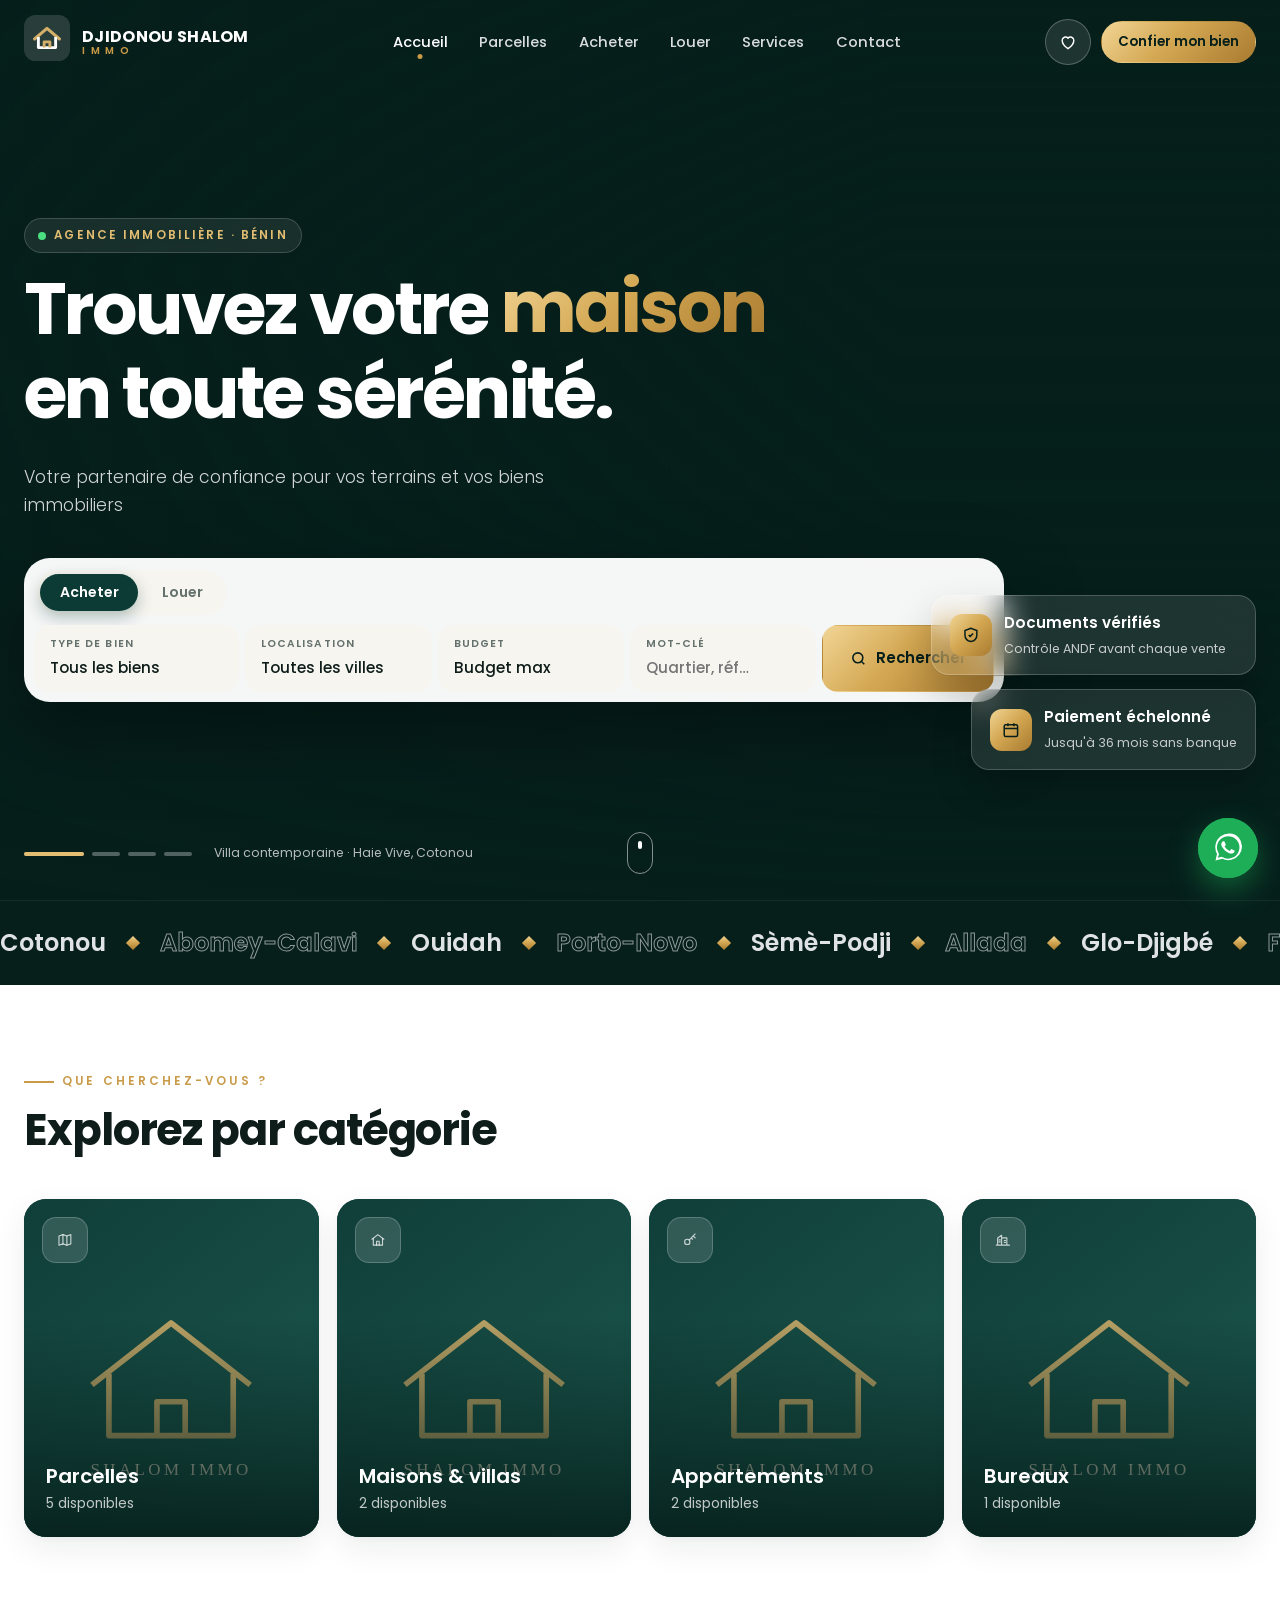
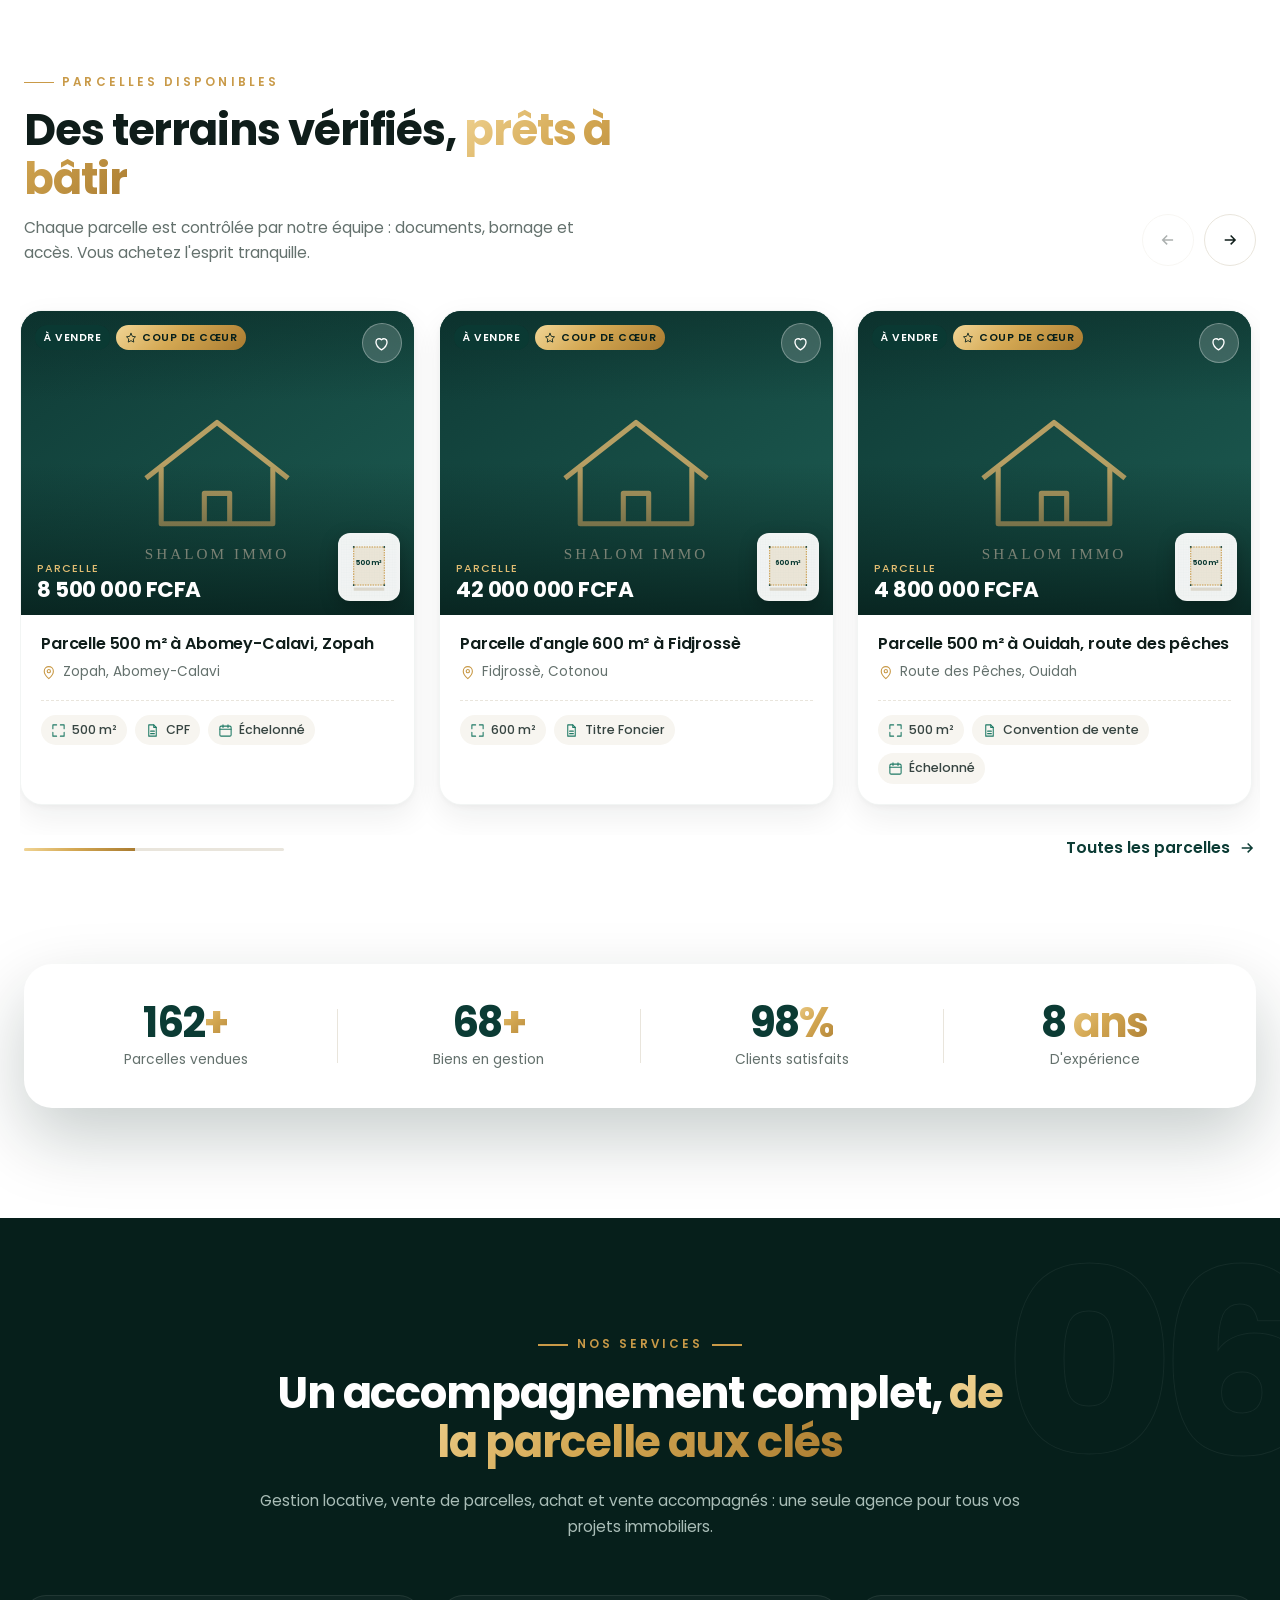
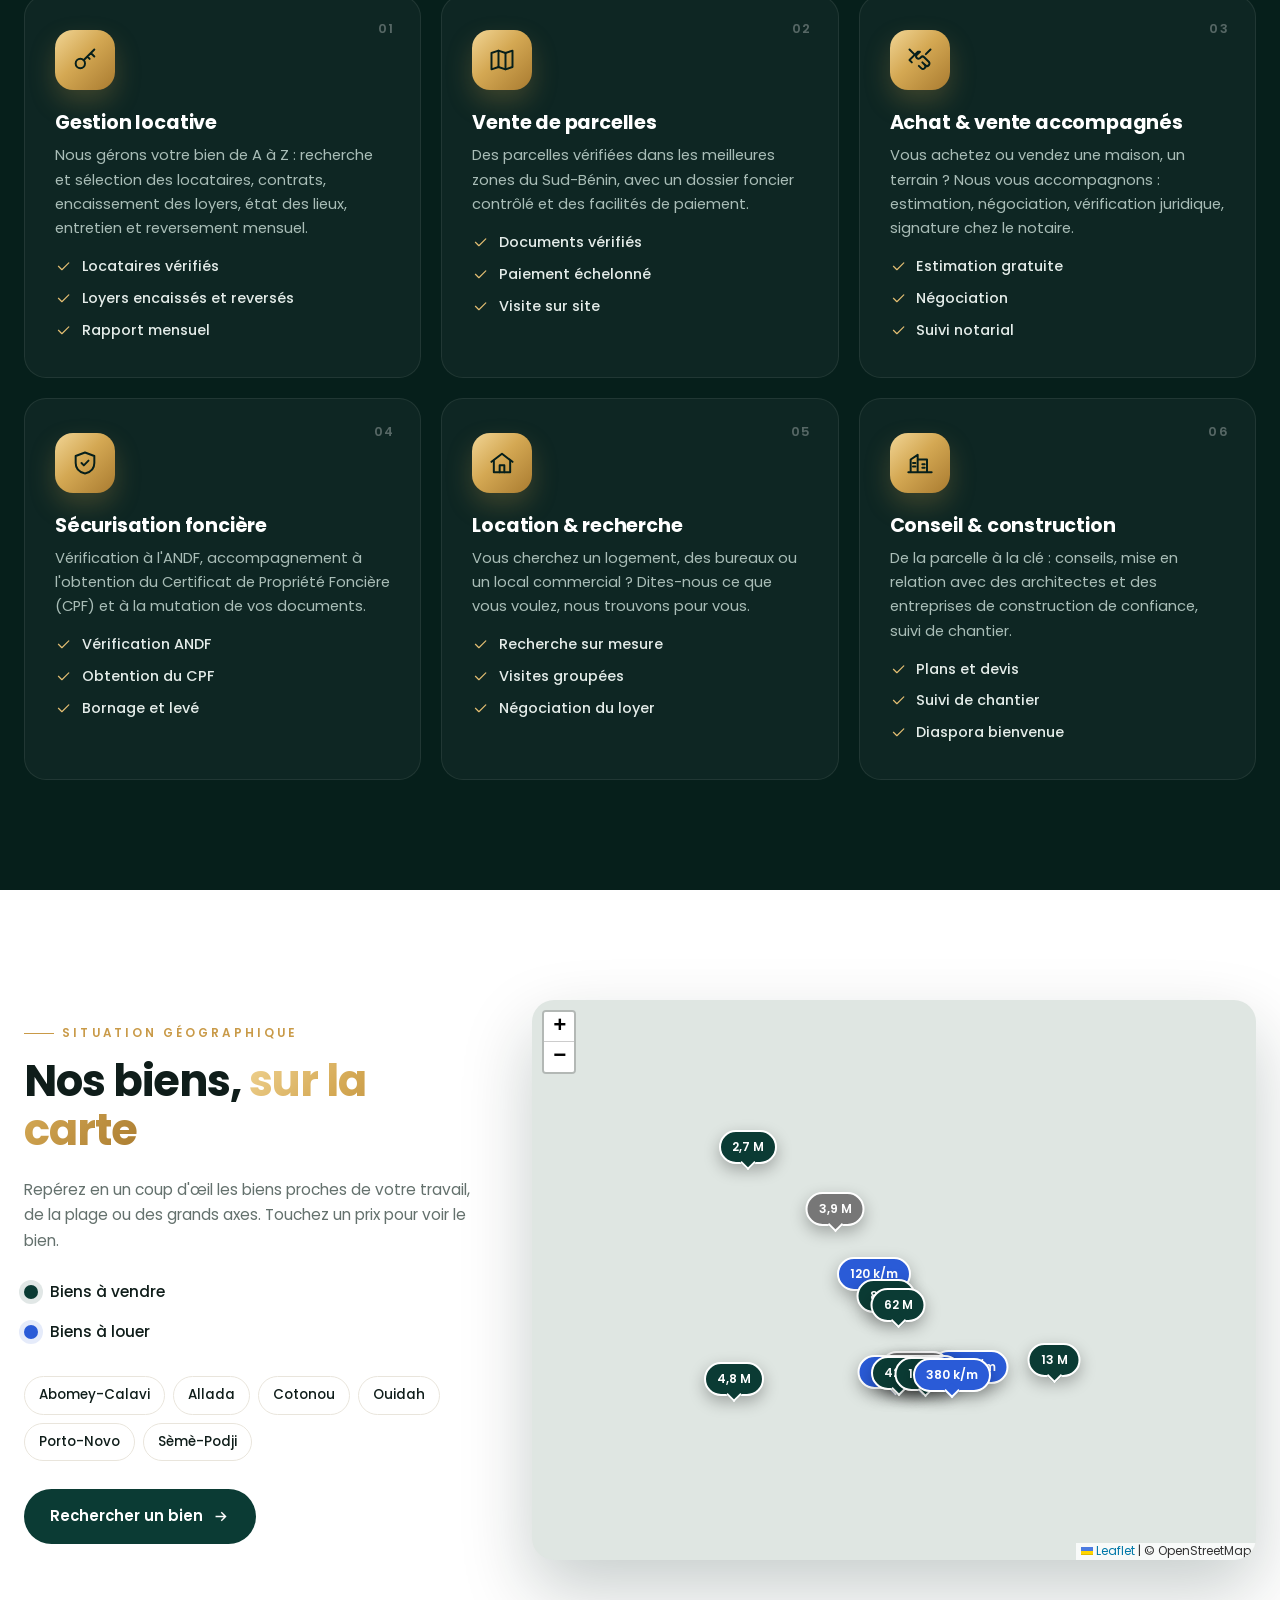
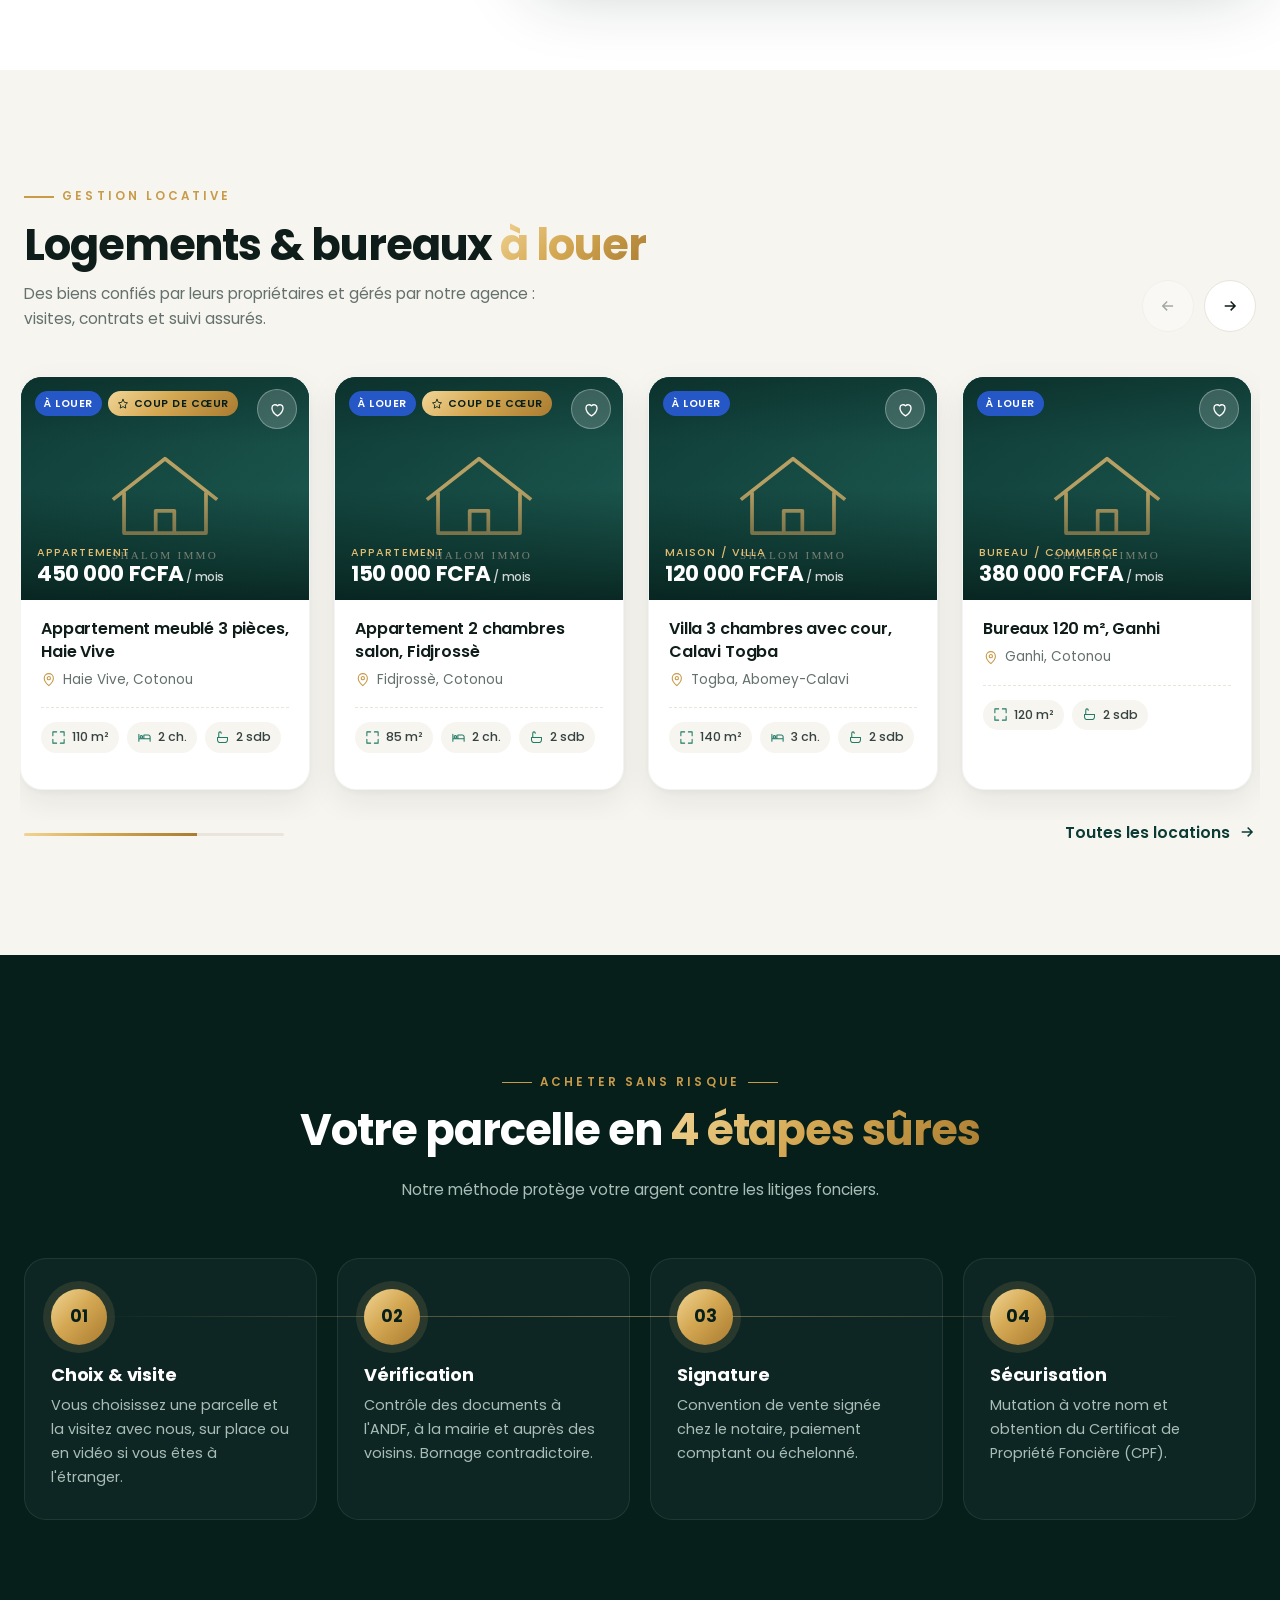
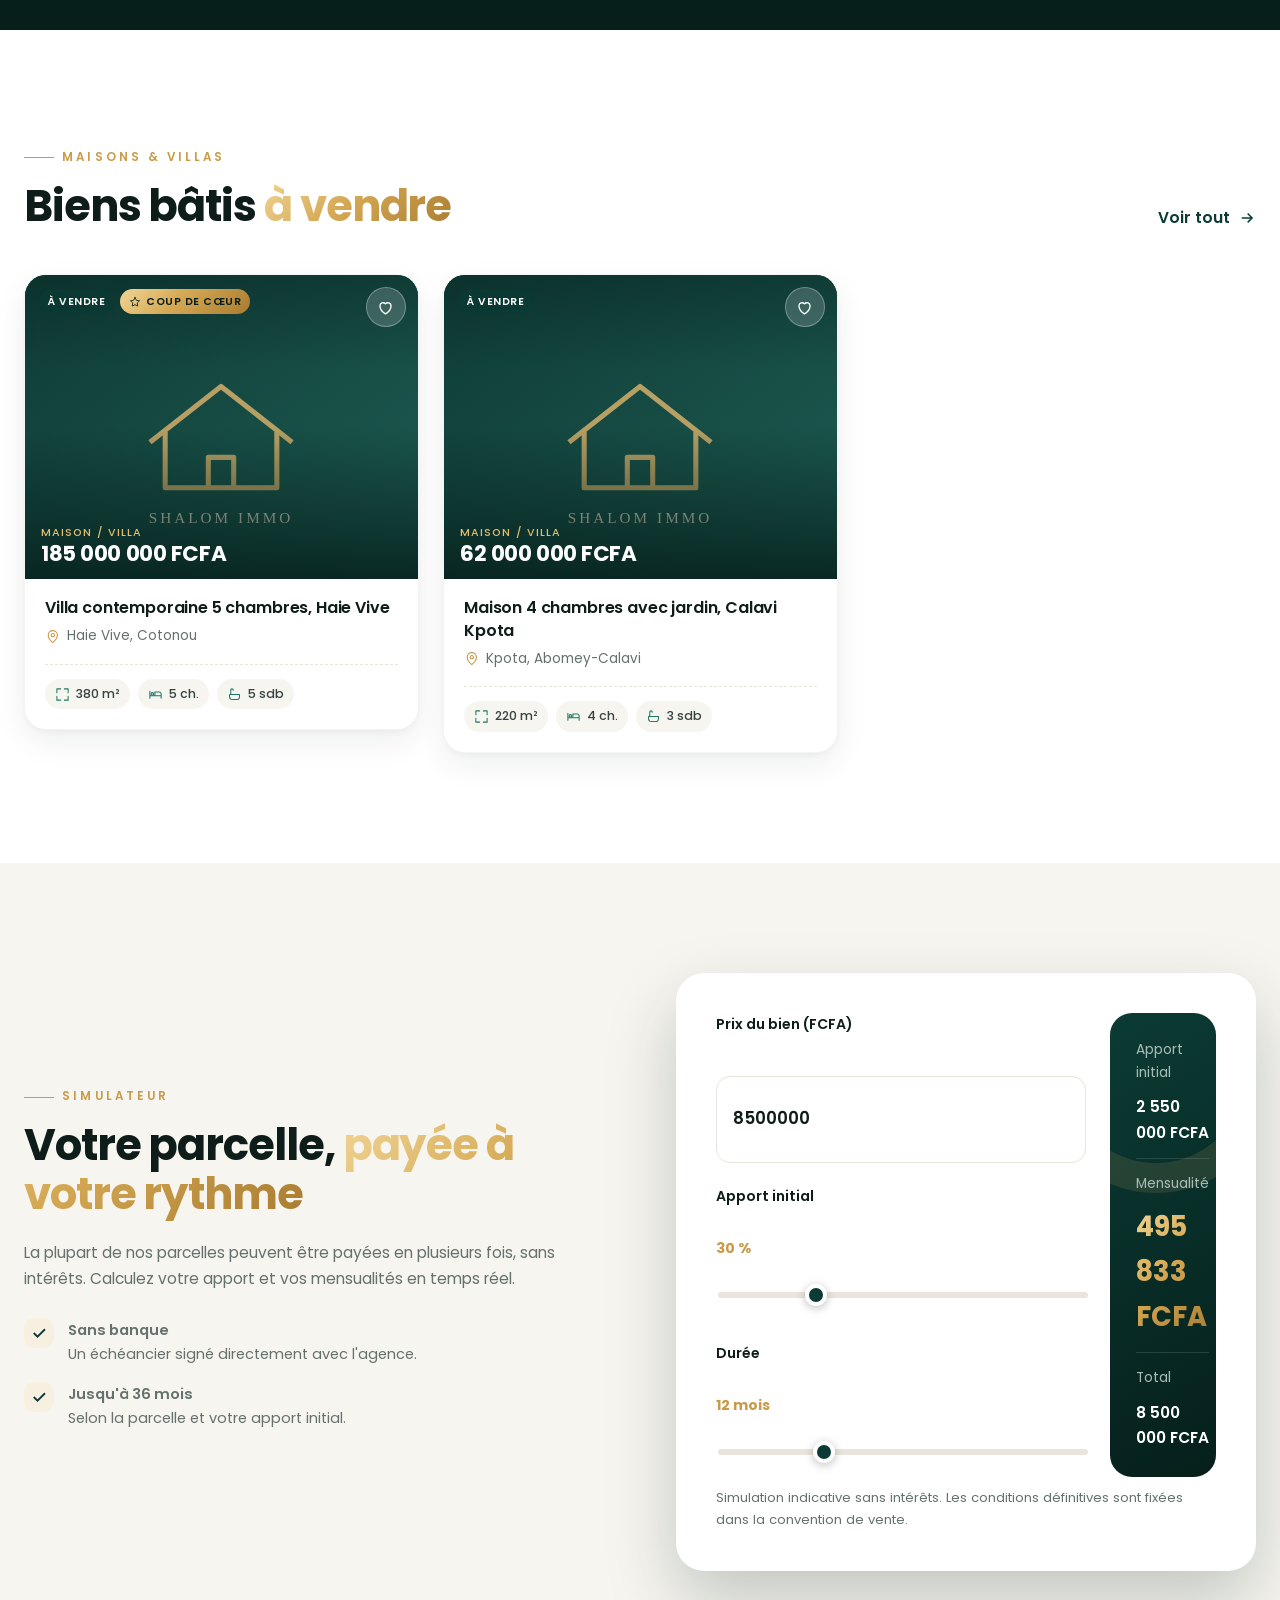
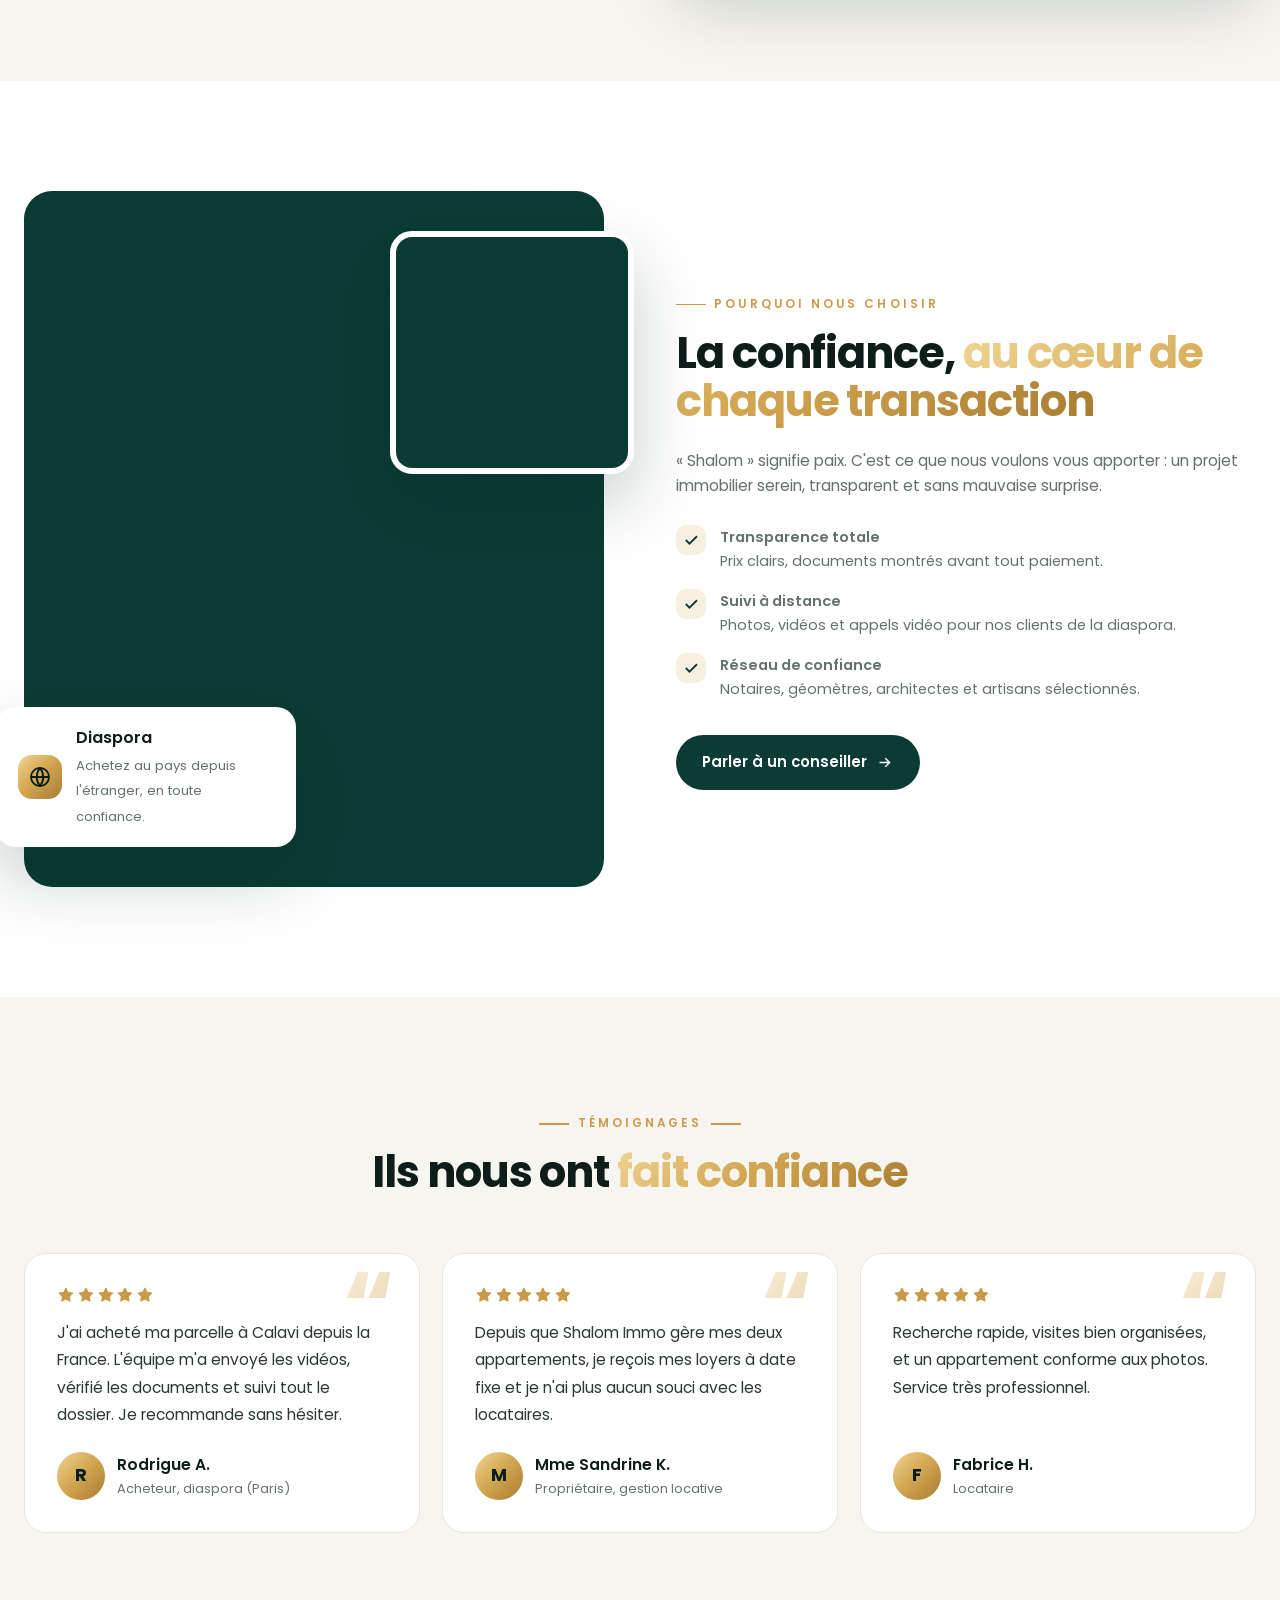
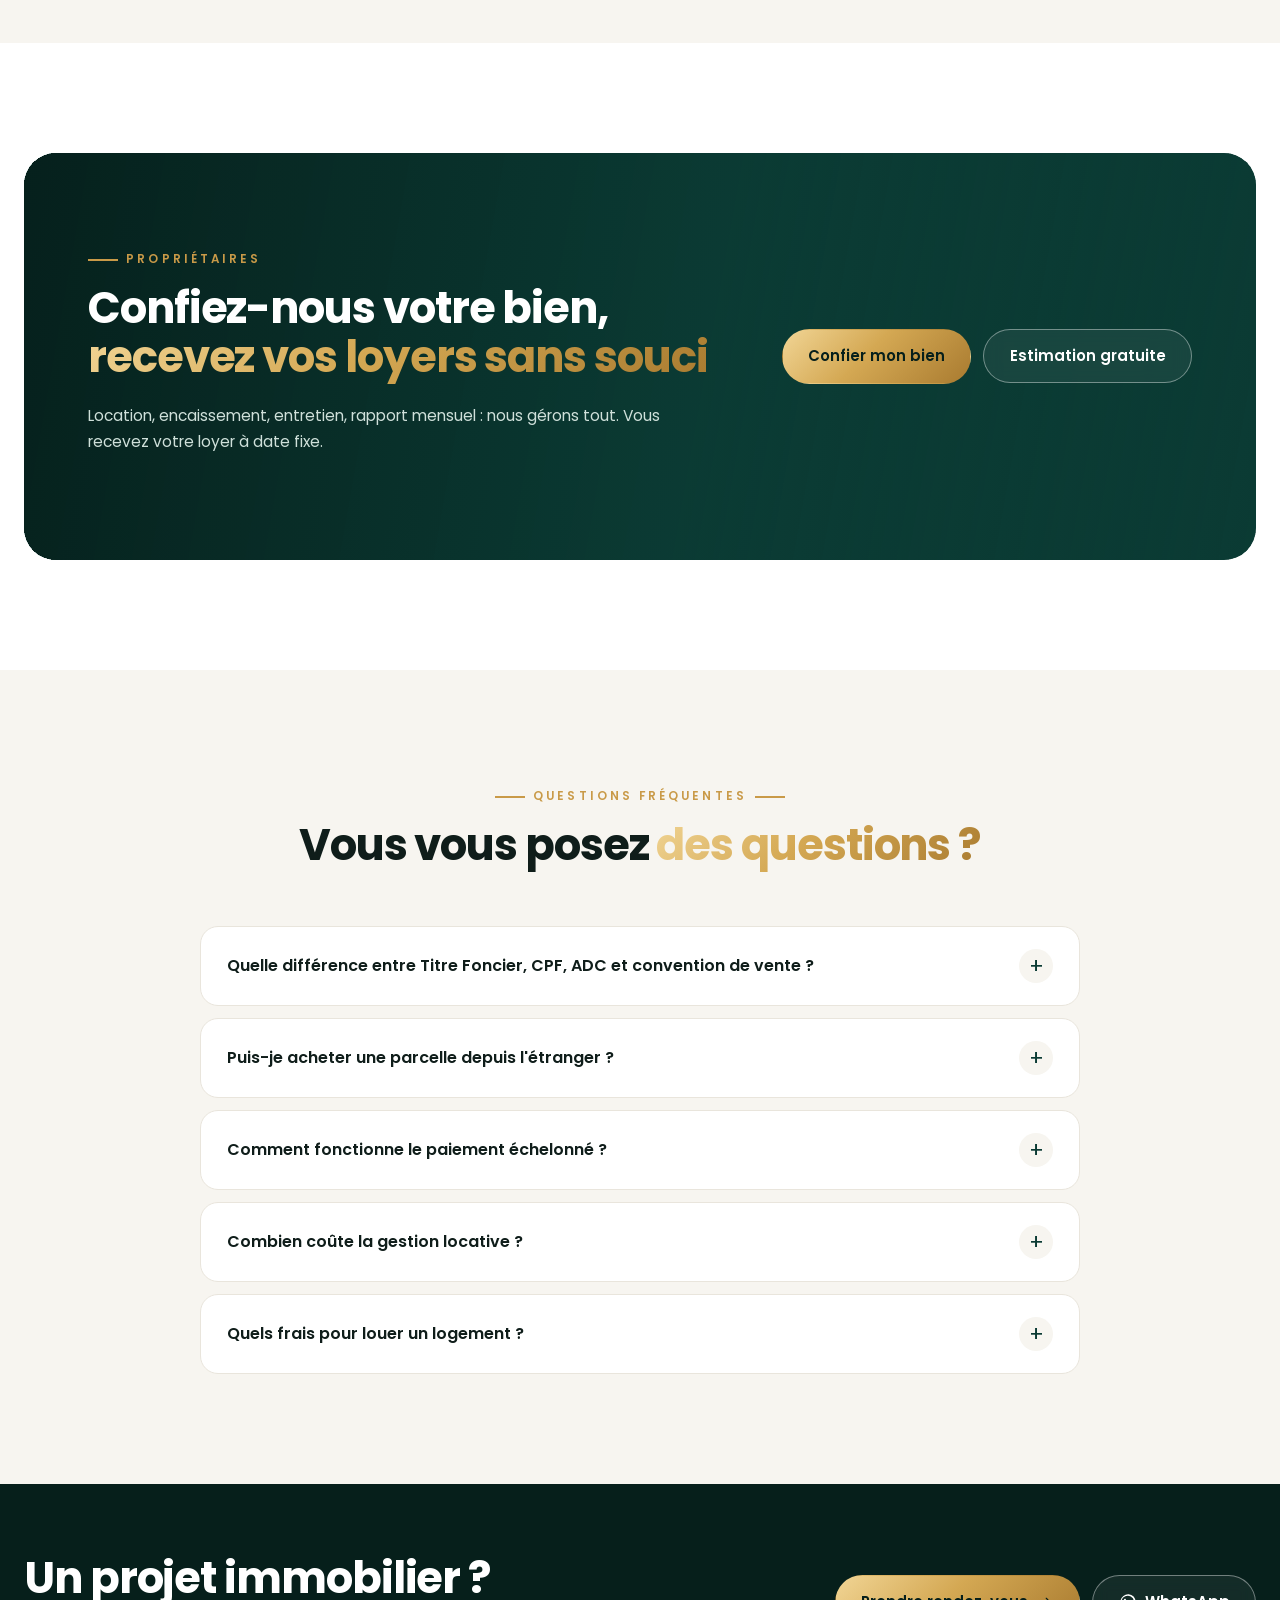
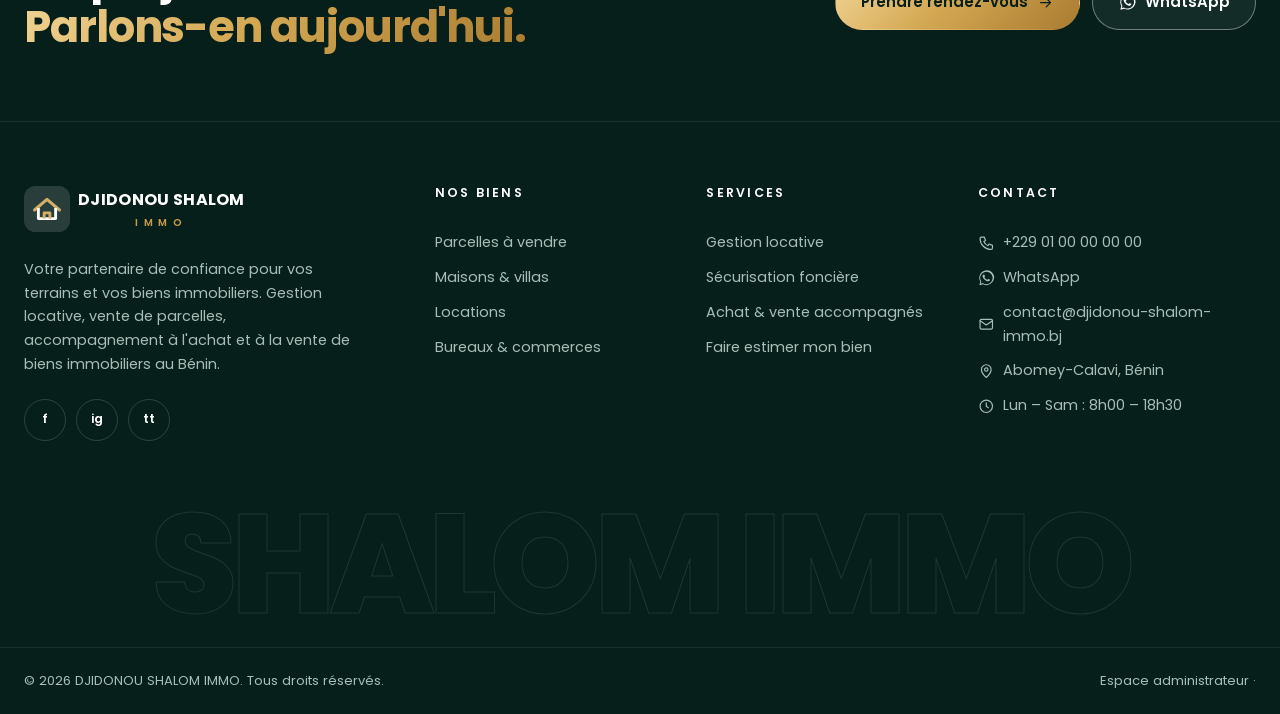
==== commit ee7609a7: "Images de fond : repli sans erreur si une photo ne charge pas Co-Authored-By: Claude Opus 5.5 <norep" ====
--- a/index.html
+++ b/index.html
@@ -29,10 +29,10 @@
 
 <section class="hero">
   <div class="hero-slides">
-    <div class="slide active" data-caption="Villa contemporaine · Haie Vive, Cotonou"><img src="https://images.unsplash.com/photo-1600596542815-ffad4c1539a9?auto=format&fit=crop&w=2000&q=70" alt="" onerror="dsiImgErr(this)"></div>
-    <div class="slide" data-caption="Parcelles vérifiées · Abomey-Calavi"><img src="https://images.unsplash.com/photo-1500382017468-9049fed747ef?auto=format&fit=crop&w=2000&q=70" alt="" loading="lazy" onerror="dsiImgErr(this)"></div>
-    <div class="slide" data-caption="Appartements meublés · Cotonou"><img src="https://images.unsplash.com/photo-1600607687939-ce8a6c25118c?auto=format&fit=crop&w=2000&q=70" alt="" loading="lazy" onerror="dsiImgErr(this)"></div>
-    <div class="slide" data-caption="Résidences avec piscine · Fidjrossè"><img src="https://images.unsplash.com/photo-1613490493576-7fde63acd811?auto=format&fit=crop&w=2000&q=70" alt="" loading="lazy" onerror="dsiImgErr(this)"></div>
+    <div class="slide active" data-caption="Villa contemporaine · Haie Vive, Cotonou"><img src="https://images.unsplash.com/photo-1600596542815-ffad4c1539a9?auto=format&fit=crop&w=2000&q=70" alt="" onerror="this.style.opacity=0"></div>
+    <div class="slide" data-caption="Parcelles vérifiées · Abomey-Calavi"><img src="https://images.unsplash.com/photo-1500382017468-9049fed747ef?auto=format&fit=crop&w=2000&q=70" alt="" loading="lazy" onerror="this.style.opacity=0"></div>
+    <div class="slide" data-caption="Appartements meublés · Cotonou"><img src="https://images.unsplash.com/photo-1600607687939-ce8a6c25118c?auto=format&fit=crop&w=2000&q=70" alt="" loading="lazy" onerror="this.style.opacity=0"></div>
+    <div class="slide" data-caption="Résidences avec piscine · Fidjrossè"><img src="https://images.unsplash.com/photo-1613490493576-7fde63acd811?auto=format&fit=crop&w=2000&q=70" alt="" loading="lazy" onerror="this.style.opacity=0"></div>
   </div>
   <div class="container hero-in">
     <span class="eyebrow fade-in" style="--d:.2s">Agence immobilière · Bénin</span>
@@ -159,8 +159,8 @@
 <section class="section">
   <div class="container split">
     <div class="split-media reveal from-left">
-      <div class="img-frame"><img data-parallax="0.08" src="https://images.unsplash.com/photo-1560518883-ce09059eeffa?auto=format&fit=crop&w=1100&q=70" alt="Remise des clés d'un bien immobilier" loading="lazy" onerror="dsiImgErr(this)"></div>
-      <div class="img-small"><img src="https://images.unsplash.com/photo-1600585154340-be6161a56a0c?auto=format&fit=crop&w=600&q=70" alt="" loading="lazy" onerror="dsiImgErr(this)"></div>
+      <div class="img-frame"><img data-parallax="0.08" src="https://images.unsplash.com/photo-1560518883-ce09059eeffa?auto=format&fit=crop&w=1100&q=70" alt="Remise des clés d'un bien immobilier" loading="lazy" onerror="this.style.opacity=0"></div>
+      <div class="img-small"><img src="https://images.unsplash.com/photo-1600585154340-be6161a56a0c?auto=format&fit=crop&w=600&q=70" alt="" loading="lazy" onerror="this.style.opacity=0"></div>
       <div class="float-card"><svg class="ico" viewBox="0 0 24 24" fill="none" stroke="currentColor" stroke-width="1.8"><circle cx="12" cy="12" r="9"/><path d="M3 12h18M12 3a14 14 0 0 1 0 18M12 3a14 14 0 0 0 0 18"/></svg><div><b>Diaspora</b><span>Achetez au pays depuis l'étranger, en toute confiance.</span></div></div>
     </div>
     <div class="reveal from-right">
@@ -187,7 +187,7 @@
 <section class="section">
   <div class="container">
     <div class="cta-band reveal zoom">
-      <div class="cta-bg"><img data-parallax="0.12" src="https://images.unsplash.com/photo-1580587771525-78b9dba3b914?auto=format&fit=crop&w=1800&q=70" alt="" loading="lazy" onerror="dsiImgErr(this)"></div>
+      <div class="cta-bg"><img data-parallax="0.12" src="https://images.unsplash.com/photo-1580587771525-78b9dba3b914?auto=format&fit=crop&w=1800&q=70" alt="" loading="lazy" onerror="this.style.opacity=0"></div>
       <div><span class="eyebrow">Propriétaires</span><h2>Confiez-nous votre bien, <span class="gold-text">recevez vos loyers sans souci</span></h2><p>Location, encaissement, entretien, rapport mensuel : nous gérons tout. Vous recevez votre loyer à date fixe.</p></div>
       <div class="btns"><a href="services.html#confier" class="btn btn-gold magnetic">Confier mon bien</a><a href="services.html#confier" class="btn btn-ghost-light">Estimation gratuite</a></div>
     </div>
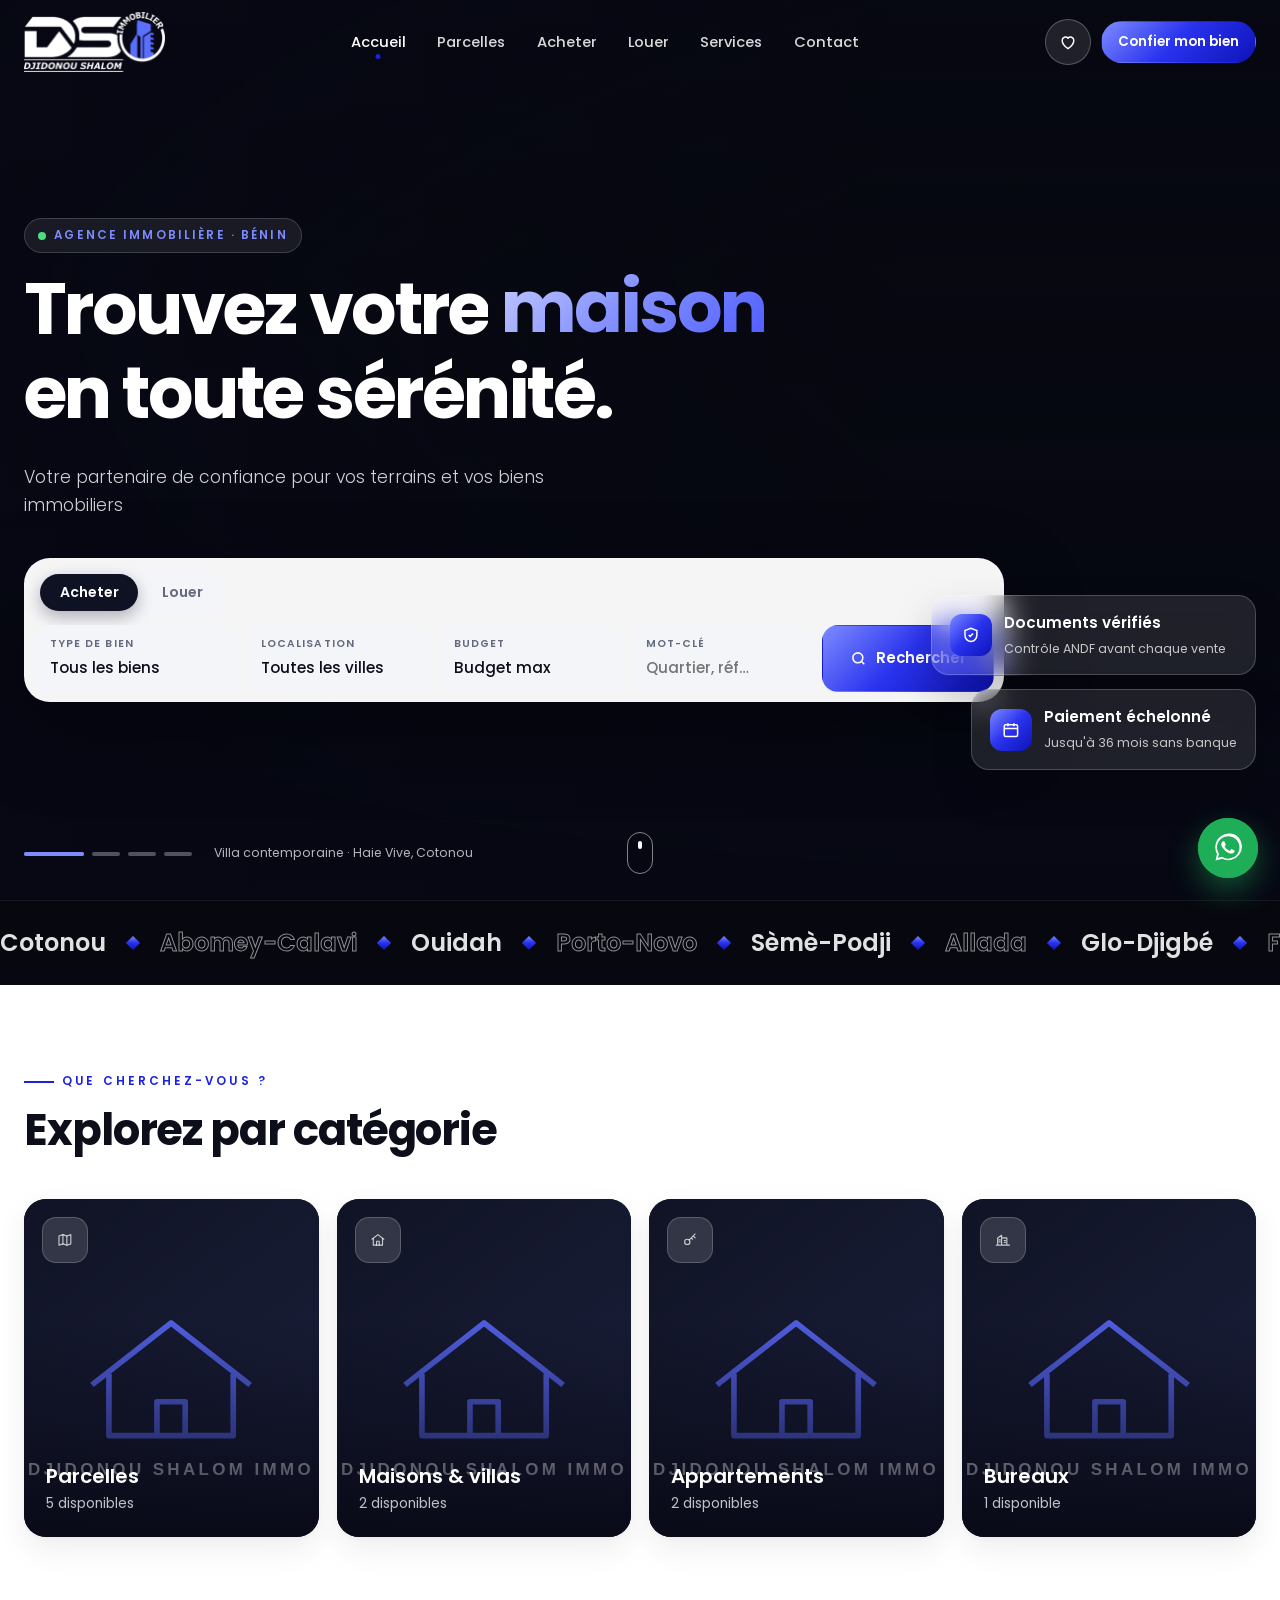
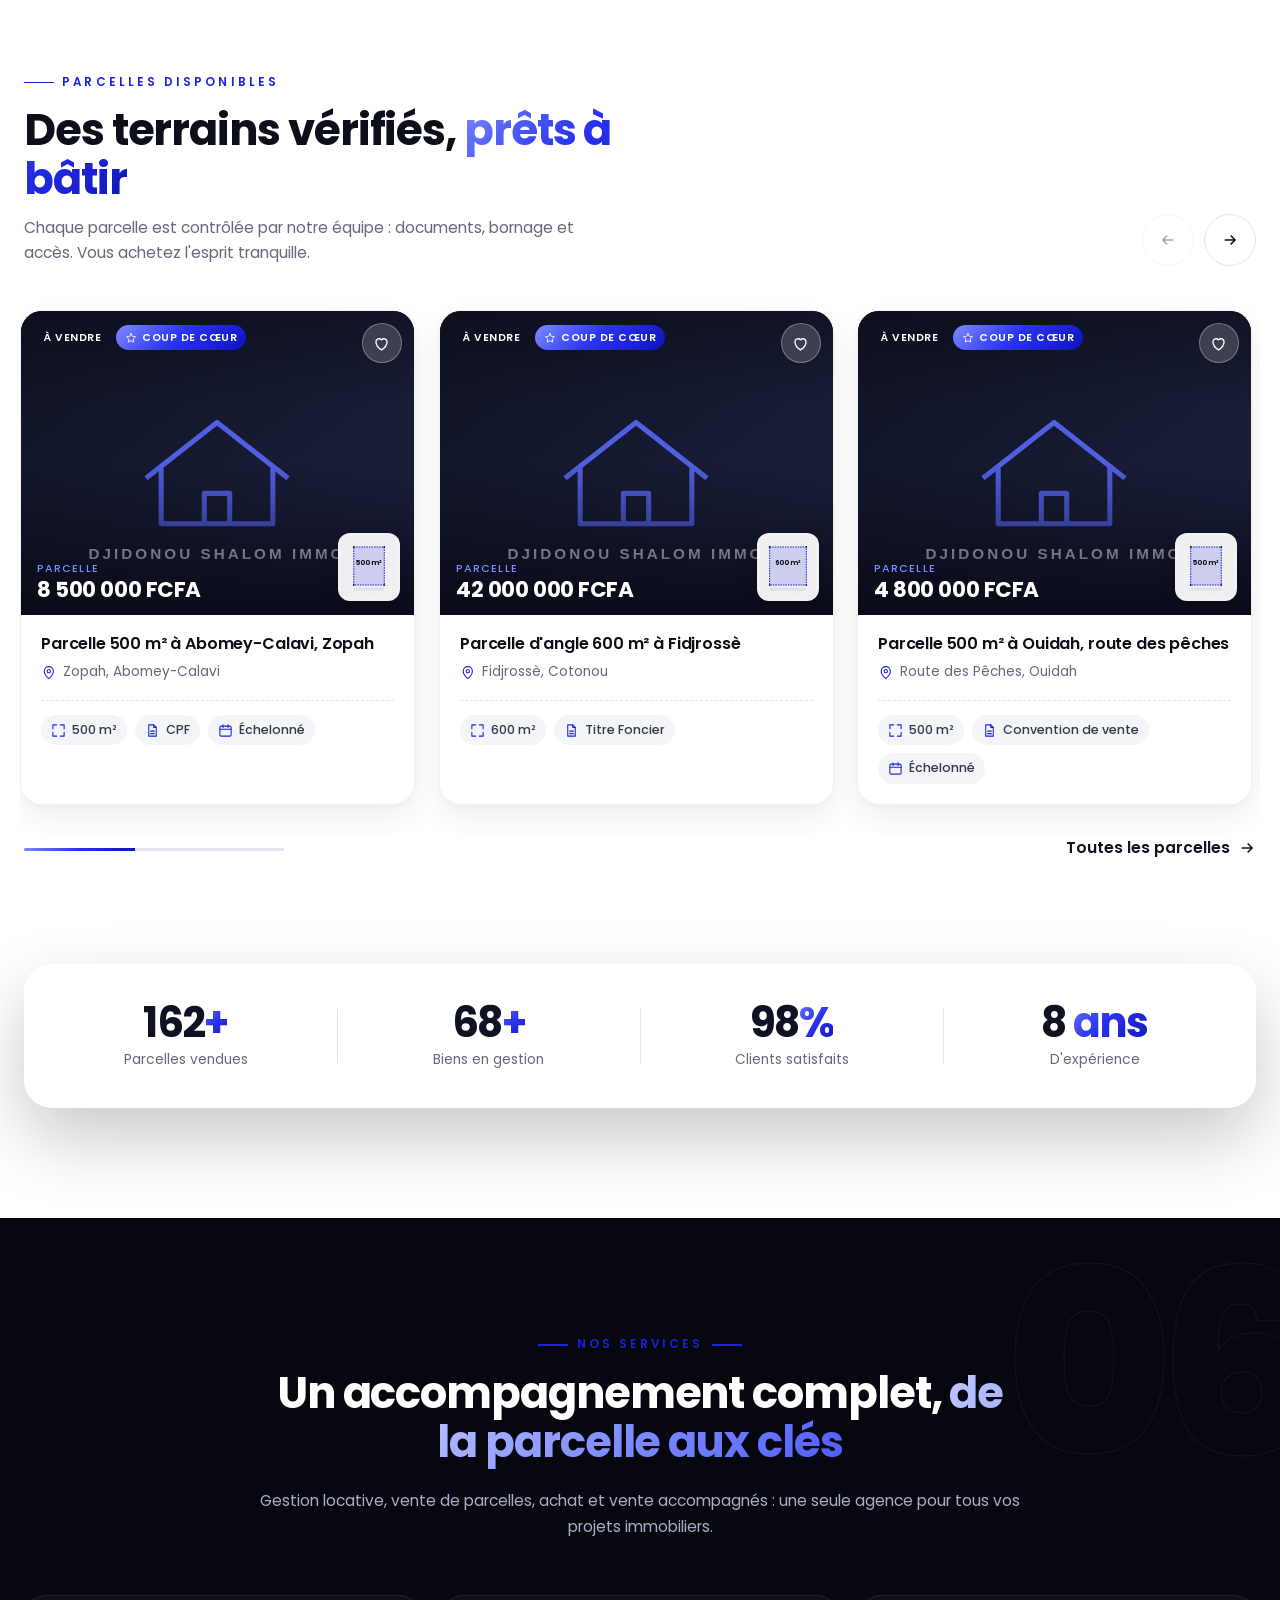
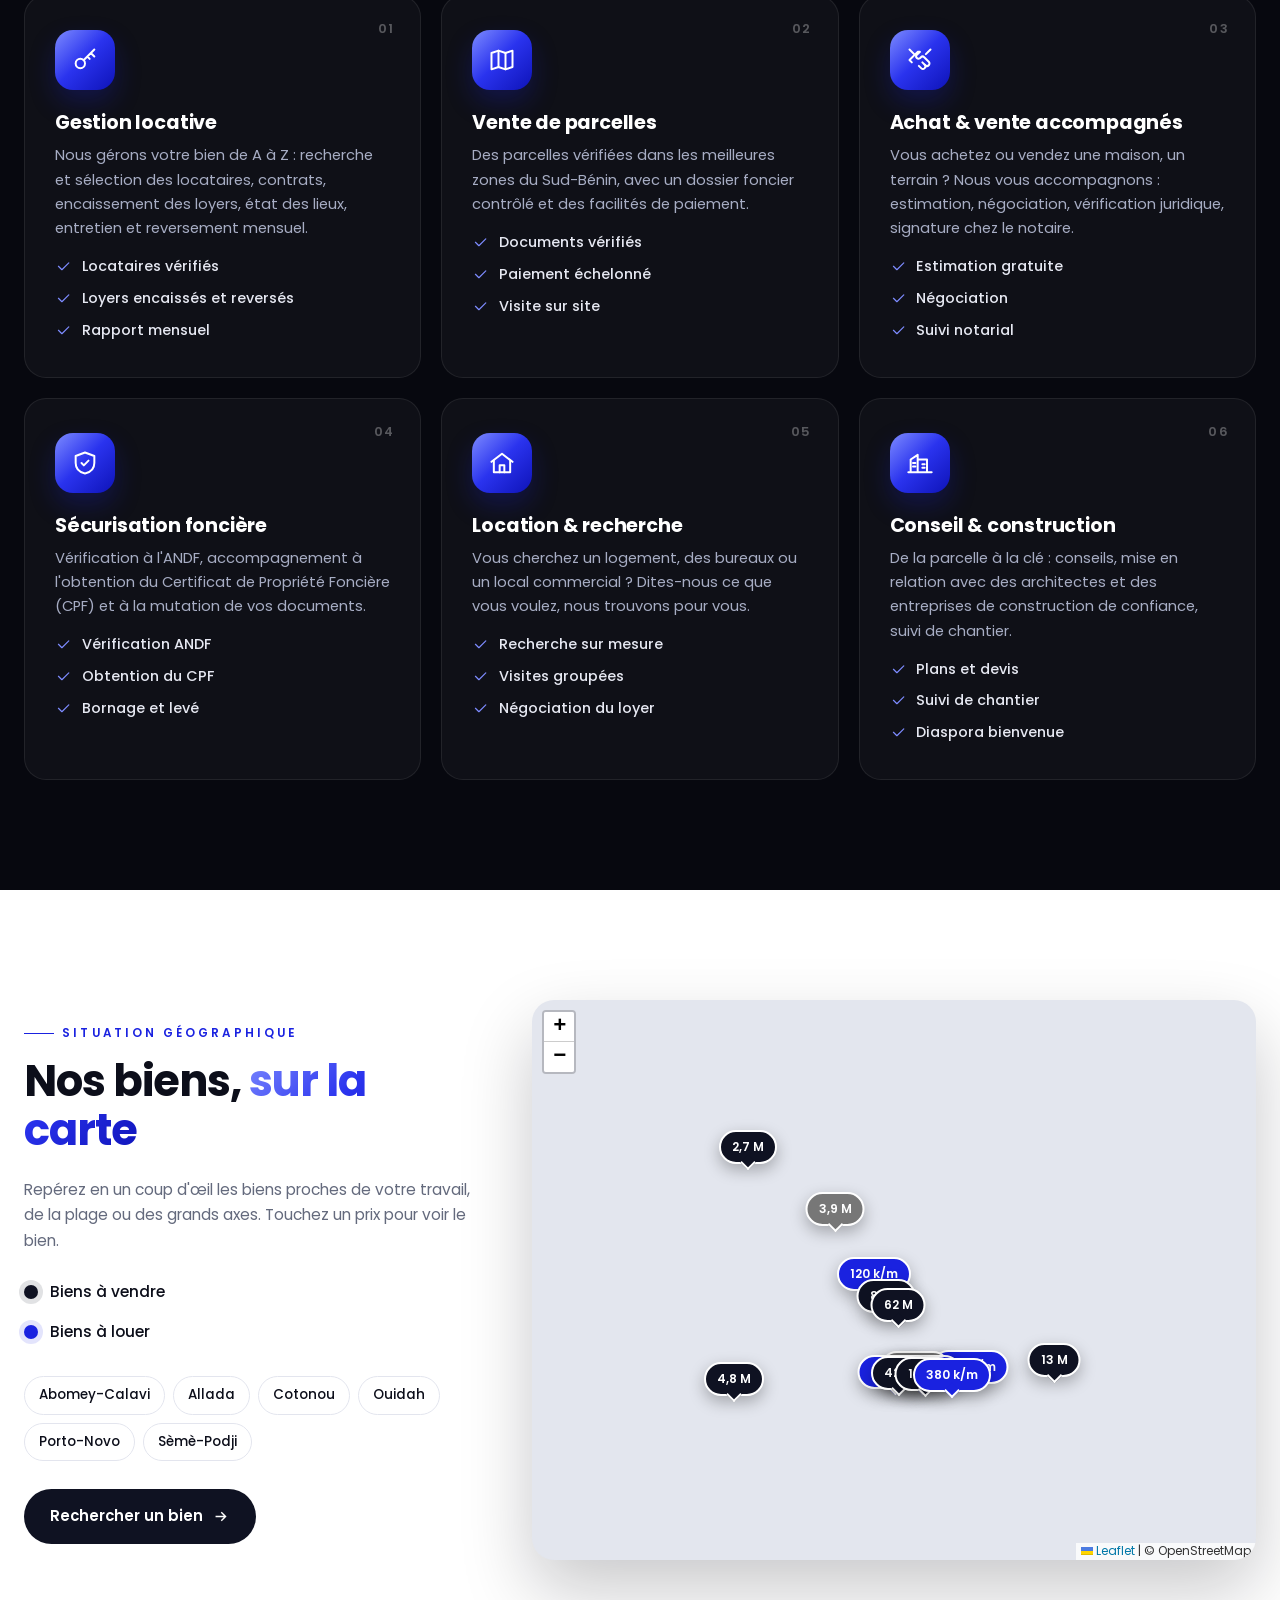
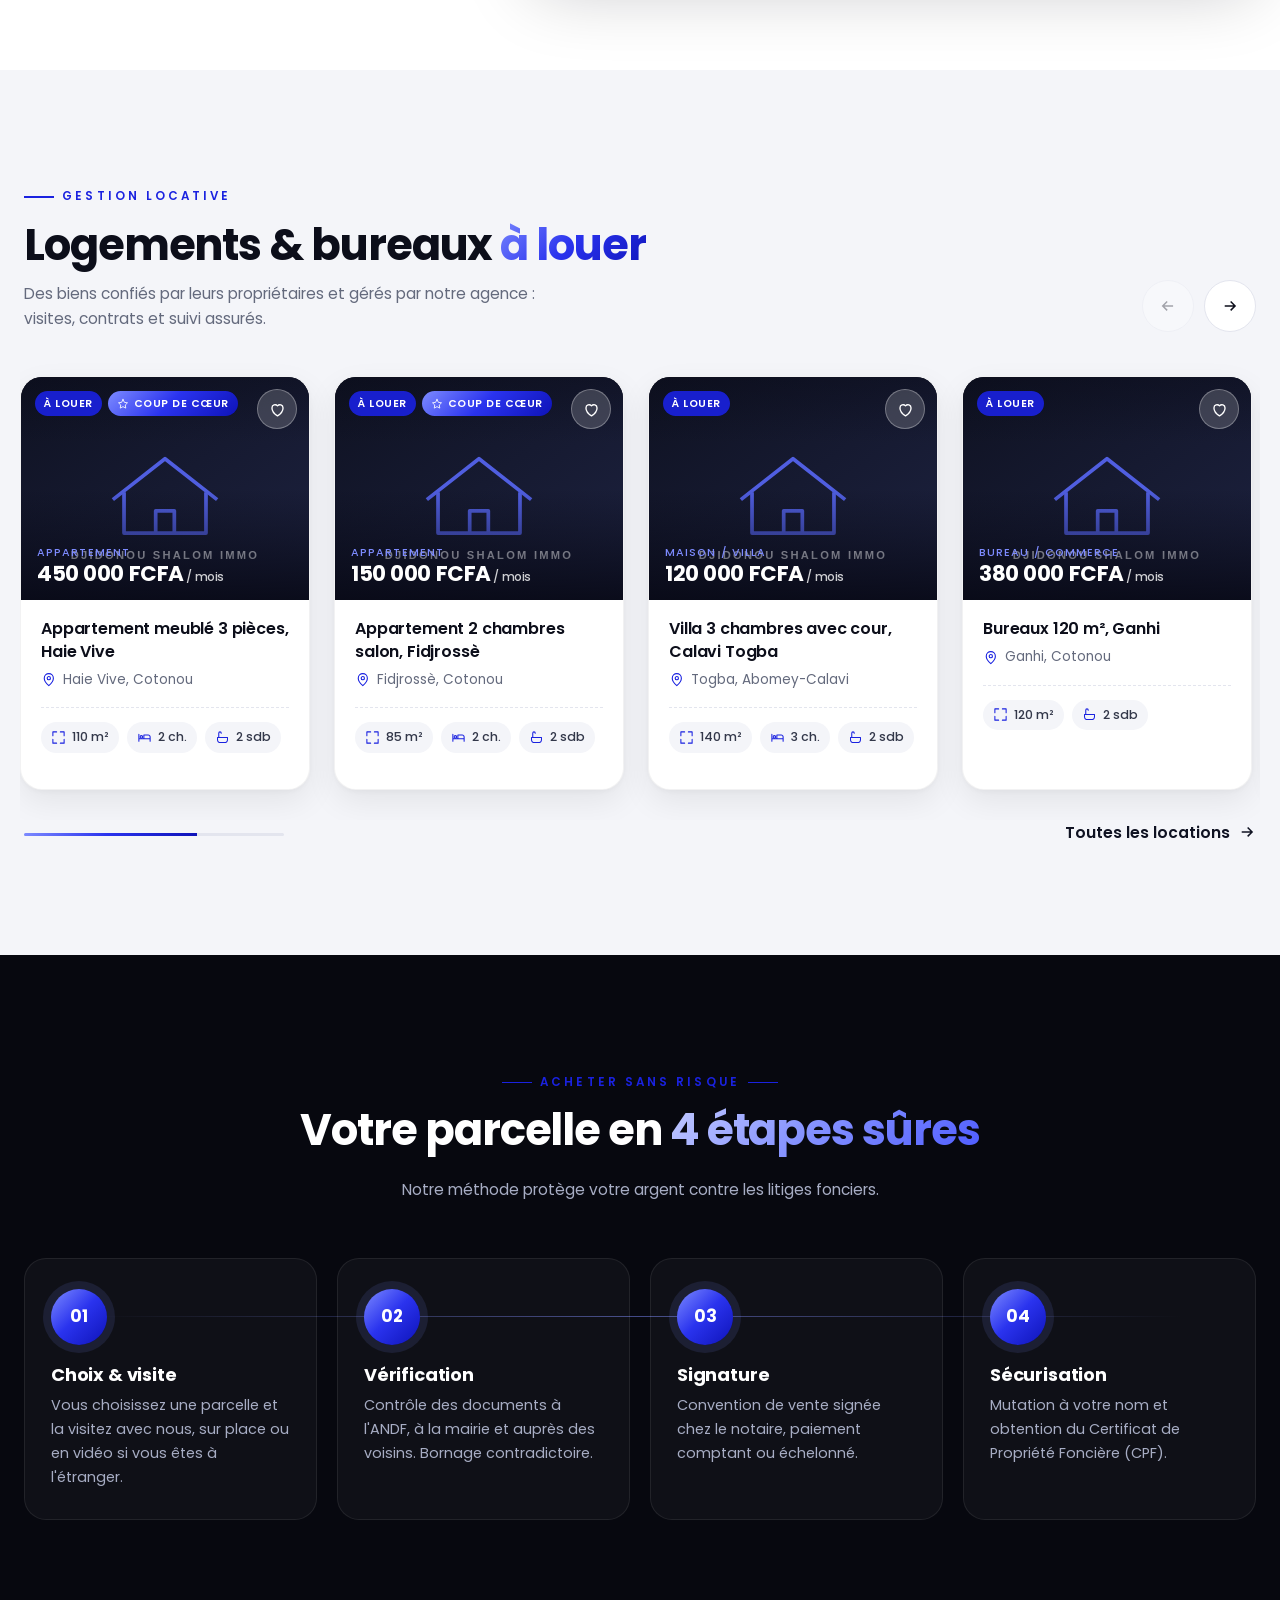
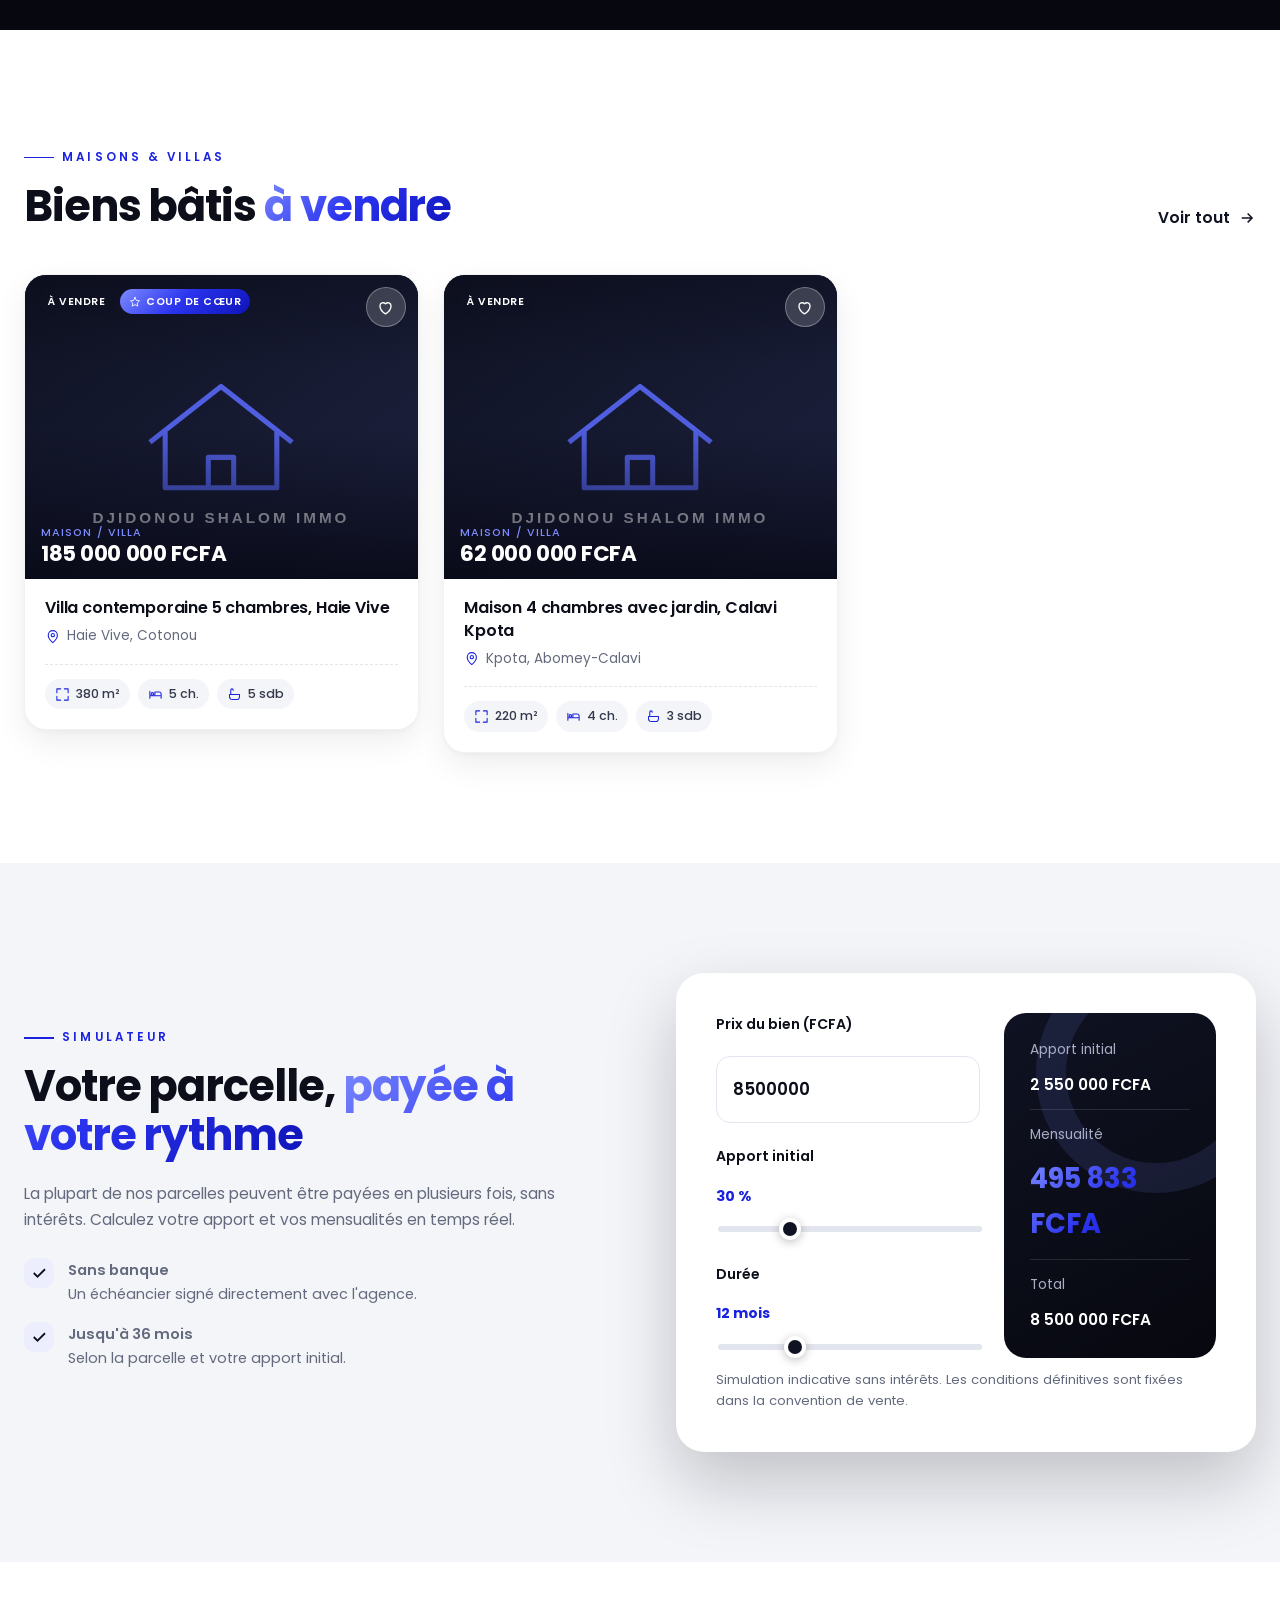
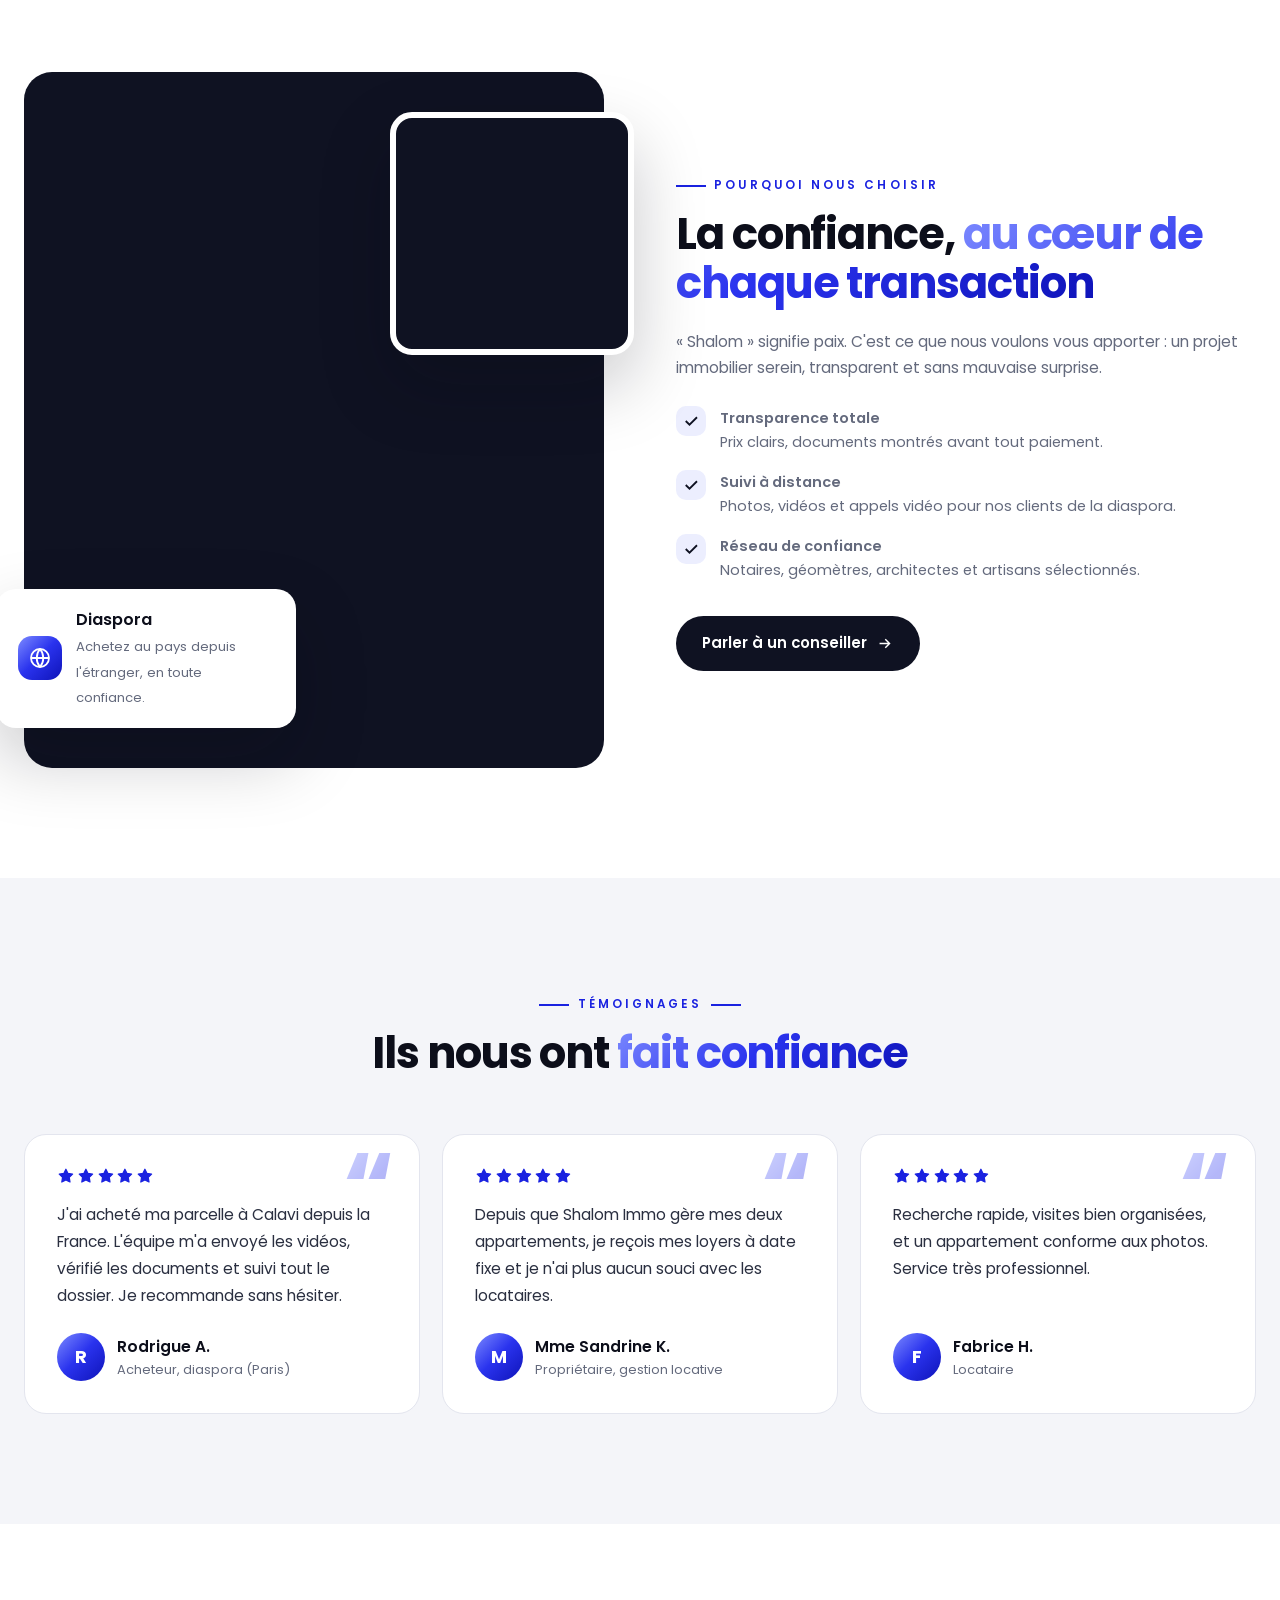
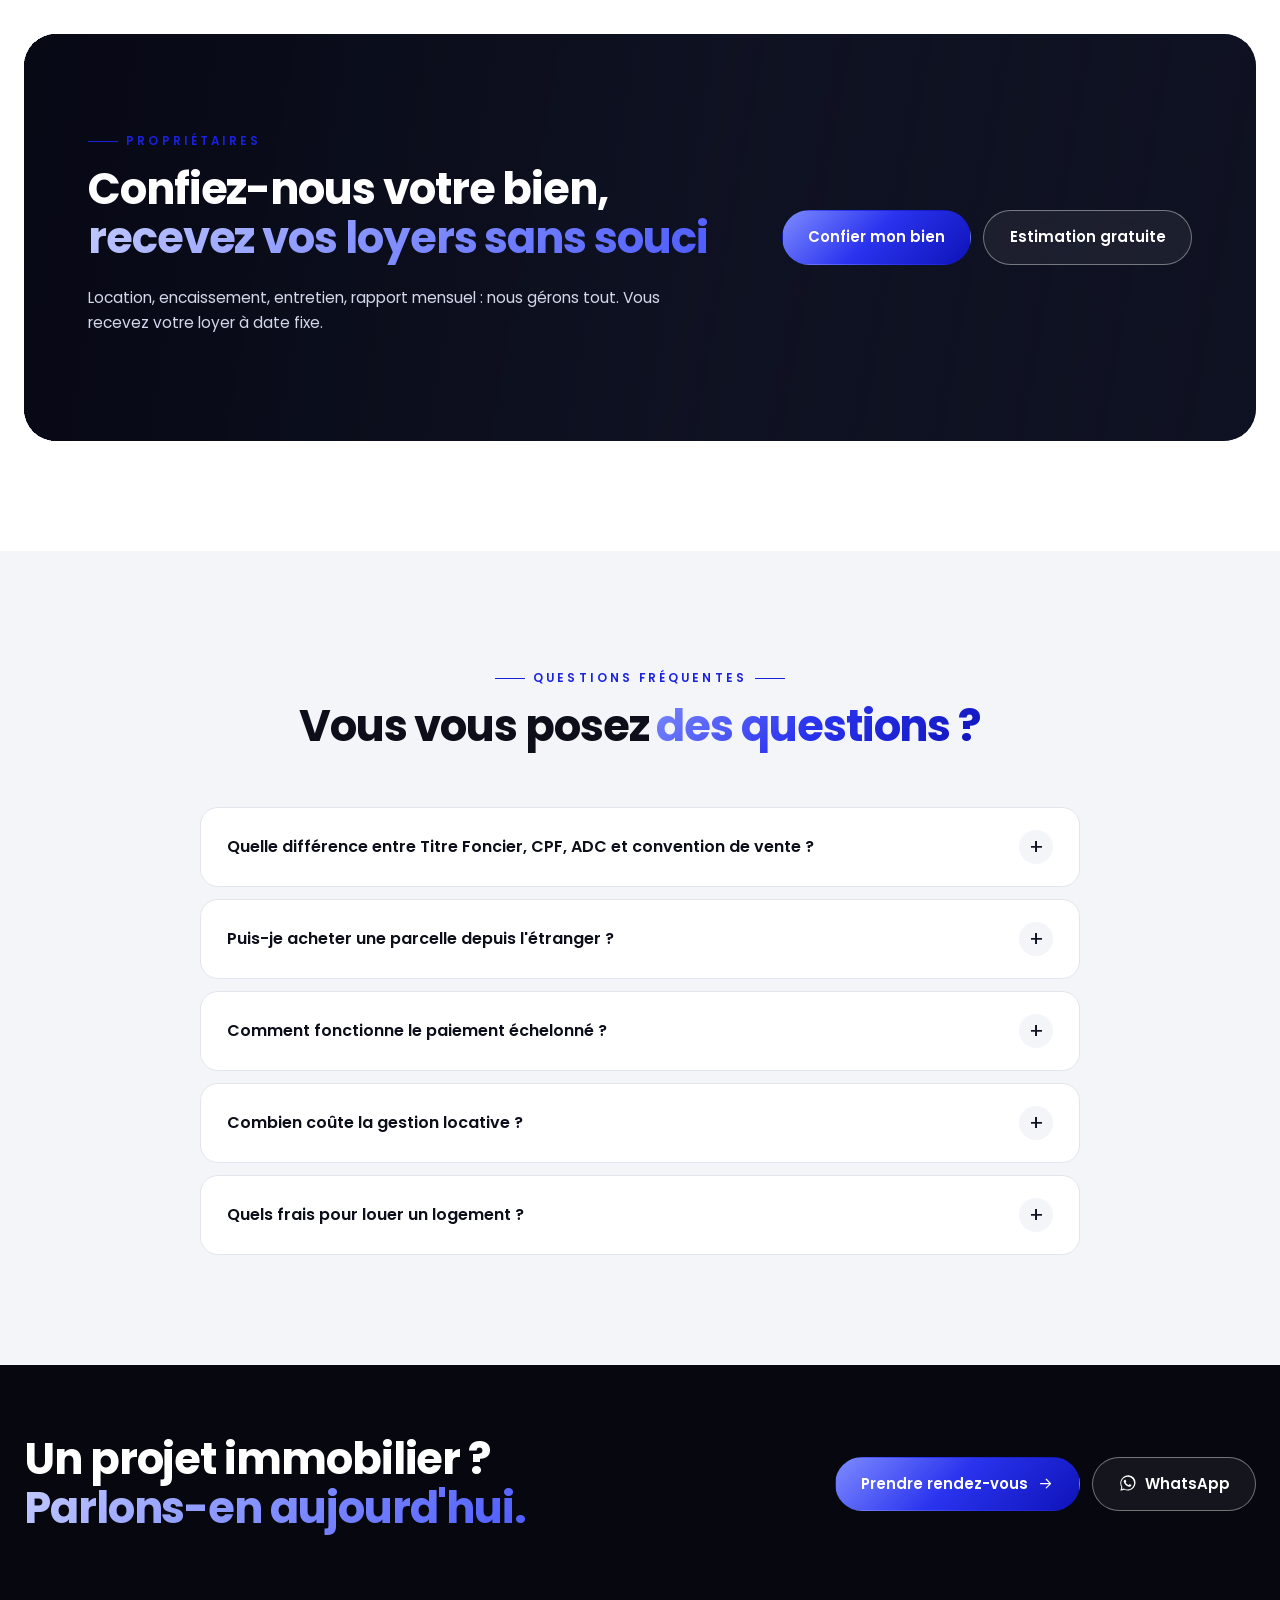
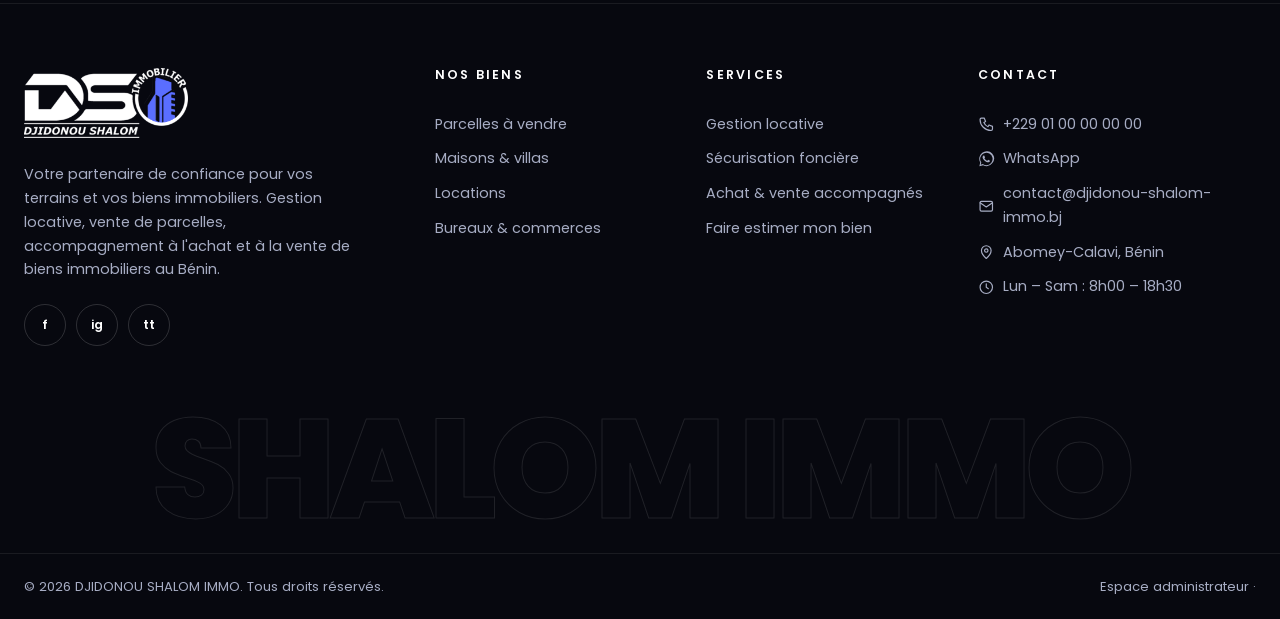
==== commit b23f0c13: "Identité visuelle alignée sur le logo DS Immobilier Logo officiel dans l'en-tête, le pied de page, l" ====
--- a/index.html
+++ b/index.html
@@ -5,9 +5,9 @@
   <meta name="viewport" content="width=device-width, initial-scale=1, viewport-fit=cover">
   <title>DJIDONOU SHALOM IMMO – Parcelles, ventes et gestion locative au Bénin</title>
   <meta name="description" content="Agence immobilière au Bénin : vente de parcelles vérifiées, maisons et villas, locations, gestion locative et accompagnement à l'achat et à la vente.">
-  <meta name="theme-color" content="#061f1b">
+  <meta name="theme-color" content="#07080f">
   <link rel="manifest" href="manifest.webmanifest">
-  <link rel="icon" href="assets/img/icon.svg" type="image/svg+xml">
+  <link rel="icon" href="assets/img/favicon.png" type="image/png">
   <link rel="apple-touch-icon" href="assets/img/icon-192.png">
   <meta property="og:title" content="DJIDONOU SHALOM IMMO">
   <meta property="og:description" content="Parcelles vérifiées, ventes, locations et gestion locative au Bénin.">
@@ -22,8 +22,8 @@
 
 <div id="preloader" aria-hidden="true">
   <div class="pre-in">
-    <svg viewBox="0 0 48 48"><path d="M8 25 24 11l16 14" fill="none" stroke="#e2bd72" stroke-width="2.6" stroke-linecap="round" stroke-linejoin="round"/><path d="M13 22v15h22V22" fill="none" stroke="#fff" stroke-width="2.4" stroke-linejoin="round"/><path d="M20.5 37v-8h7v8" fill="none" stroke="#e2bd72" stroke-width="2.4" stroke-linejoin="round"/></svg>
-    <div class="pre-name">DJIDONOU SHALOM <b>IMMO</b></div>
+    <img class="pre-logo" src="assets/img/logo-light.png" alt="">
+    <div class="pre-bar"><i></i></div>
   </div>
 </div>
 
--- a/assets/css/style.css
+++ b/assets/css/style.css
@@ -2,32 +2,33 @@
    DJIDONOU SHALOM IMMO — Design 2.0 (Poppins, animé)
    ========================================================= */
 :root {
-  --green: #0b3b34;
-  --green-2: #125347;
-  --green-3: #1f7a66;
-  --deep: #061f1b;
-  --gold: #c99a48;
-  --gold-2: #e2bd72;
-  --gold-grad: linear-gradient(135deg, #f1d595 0%, #d4a853 45%, #a97b30 100%);
-  --gold-soft: #f7efdf;
-  --cream: #f7f5f0;
+  --green: #0f1222;
+  --green-2: #1d2240;
+  --green-3: #1a22e0;
+  --deep: #07080f;
+  --gold: #1a22e0;
+  --gold-2: #7d8bff;
+  --gold-grad: linear-gradient(135deg, #7d8bff 0%, #2a33ee 48%, #0e13b8 100%);
+  --gold-soft: #eceefe;
+  --cream: #f4f5f9;
   --paper: #ffffff;
-  --ink: #0f1d1a;
-  --muted: #64716d;
-  --line: #e9e5dc;
-  --blue: #2a5bd7;
+  --ink: #0c0e1a;
+  --muted: #646a7d;
+  --line: #e3e5ee;
+  --blue: #1a22e0;
   --danger: #c2412d;
   --radius: 22px;
   --radius-sm: 14px;
-  --shadow: 0 2px 6px rgba(6, 31, 27, .04), 0 12px 32px rgba(6, 31, 27, .07);
-  --shadow-lg: 0 30px 70px rgba(6, 31, 27, .22);
+  --shadow: 0 2px 6px rgba(7, 8, 20, .04), 0 12px 32px rgba(7, 8, 20, .07);
+  --shadow-lg: 0 30px 70px rgba(7, 8, 20, .22);
   --font: 'Poppins', system-ui, -apple-system, 'Segoe UI', Roboto, sans-serif;
   --font-display: var(--font);
   --header-h: 84px;
   --ease: cubic-bezier(.2, .8, .2, 1);
 }
 * { box-sizing: border-box; }
-html { scroll-behavior: smooth; -webkit-text-size-adjust: 100%; }
+html { scroll-behavior: smooth; -webkit-text-size-adjust: 100%; overflow-x: hidden; }
+html, body { overflow-x: clip; }
 body { margin: 0; font-family: var(--font); color: var(--ink); background: var(--paper); line-height: 1.65; font-size: 15.5px; overflow-x: hidden; -webkit-font-smoothing: antialiased; animation: pageIn .6s var(--ease) both; }
 body.leaving { opacity: 0; transform: translateY(8px); transition: opacity .28s, transform .28s; }
 @keyframes pageIn { from { opacity: 0; } to { opacity: 1; } }
@@ -46,13 +47,17 @@
 .note { font-size: .82rem; color: var(--muted); margin: .8em 0 0; }
 .gold-text { background: var(--gold-grad); -webkit-background-clip: text; background-clip: text; color: transparent; }
 [hidden] { display: none !important; }
-::selection { background: var(--gold-2); color: var(--deep); }
+::selection { background: var(--gold); color: #fff; }
 
 /* ---------- Écran d'ouverture ---------- */
 #preloader { position: fixed; inset: 0; z-index: 9999; background: var(--deep); display: grid; place-items: center; transition: clip-path .9s var(--ease); clip-path: inset(0 0 0 0); }
 #preloader.out { clip-path: inset(0 0 100% 0); }
 .pre-in { display: grid; justify-items: center; gap: 18px; color: #fff; }
-.pre-in svg { width: 96px; height: 96px; }
+.pre-logo { width: min(320px, 70vw); animation: logoIn 1.1s var(--ease) both; }
+@keyframes logoIn { from { opacity: 0; transform: scale(.9); filter: blur(8px); } to { opacity: 1; transform: none; filter: none; } }
+.pre-bar { width: 160px; height: 3px; border-radius: 3px; background: rgba(255,255,255,.12); overflow: hidden; }
+.pre-bar i { display: block; height: 100%; background: var(--gold-grad); animation: preBar 1.5s var(--ease) forwards; transform-origin: left; transform: scaleX(0); }
+@keyframes preBar { to { transform: scaleX(1); } }
 .pre-in path { stroke-dasharray: 200; stroke-dashoffset: 200; animation: draw 1.2s var(--ease) forwards; }
 .pre-in path:nth-child(2) { animation-delay: .25s; }
 .pre-in path:nth-child(3) { animation-delay: .5s; }
@@ -70,9 +75,9 @@
 .btn .ico { transition: transform .3s var(--ease); }
 .btn:hover .ico-arrow { transform: translateX(4px); }
 .btn-primary { background: var(--green); color: #fff; }
-.btn-primary:hover { background: var(--green-2); box-shadow: 0 14px 30px rgba(11, 59, 52, .3); }
-.btn-gold { background: var(--gold-grad); color: var(--deep); }
-.btn-gold:hover { box-shadow: 0 14px 34px rgba(201, 154, 72, .45); }
+.btn-primary:hover { background: var(--green-2); box-shadow: 0 14px 30px rgba(15, 18, 34, .3); }
+.btn-gold { background: var(--gold-grad); color: #fff; }
+.btn-gold:hover { box-shadow: 0 14px 34px rgba(26, 34, 224, .45); }
 .btn-outline { border-color: currentColor; color: var(--green); background: transparent; }
 .btn-outline:hover { background: var(--green); border-color: var(--green); color: #fff; }
 .btn-ghost-light { border-color: rgba(255,255,255,.4); color: #fff; backdrop-filter: blur(8px); background: rgba(255,255,255,.06); }
@@ -95,20 +100,24 @@
 
 /* ---------- En-tête ---------- */
 .site-header { position: fixed; top: 0; left: 0; right: 0; z-index: 1000; transition: background .4s, box-shadow .4s, transform .4s var(--ease), border-color .4s; border-bottom: 1px solid transparent; }
-.site-header.scrolled, .site-header.solid { background: rgba(255, 255, 255, .93); backdrop-filter: saturate(160%) blur(18px); -webkit-backdrop-filter: saturate(160%) blur(18px); border-color: rgba(11,59,52,.07); box-shadow: 0 10px 30px rgba(6,31,27,.06); }
+.site-header.scrolled, .site-header.solid { background: rgba(255, 255, 255, .93); backdrop-filter: saturate(160%) blur(18px); -webkit-backdrop-filter: saturate(160%) blur(18px); border-color: rgba(15,18,34,.07); box-shadow: 0 10px 30px rgba(7,8,20,.06); }
 .site-header.hide { transform: translateY(-100%); }
 .nav-in { display: flex; align-items: center; gap: 24px; height: var(--header-h); transition: height .4s var(--ease); }
 .scrolled .nav-in { height: 70px; }
 .logo { display: flex; align-items: center; gap: 12px; color: var(--green); transition: color .3s; }
-.logo-mark svg { width: 46px; height: 46px; transition: transform .6s var(--ease); }
-.logo:hover .logo-mark svg { transform: rotate(-8deg) scale(1.05); }
+.logo img { height: 52px; width: auto; transition: transform .5s var(--ease), height .4s var(--ease); }
+.logo:hover img { transform: scale(1.04); }
+.scrolled .logo img { height: 44px; }
+.logo .l-light { display: none; }
+.logo-light .l-dark, .is-transparent:not(.scrolled) .logo .l-dark, body.nav-open .site-header .logo .l-dark { display: none; }
+.logo-light .l-light, .is-transparent:not(.scrolled) .logo .l-light, body.nav-open .site-header .logo .l-light { display: block; }
 .logo-text { display: flex; flex-direction: column; line-height: 1.1; }
 .logo-text b { font-weight: 700; font-size: 1rem; letter-spacing: .02em; }
 .logo-text i { font-style: normal; font-size: .64rem; letter-spacing: .55em; color: var(--gold); font-weight: 600; }
 .logo-light, .is-transparent:not(.scrolled) .logo { color: #fff; }
 .logo-light .logo-mark, .is-transparent:not(.scrolled) .logo-mark { color: rgba(255,255,255,.14); }
 .main-nav { display: flex; gap: 2px; margin: 0 auto; }
-.main-nav a { position: relative; padding: .6em 1em; border-radius: 999px; font-weight: 500; font-size: .92rem; color: #2b3835; transition: color .3s; }
+.main-nav a { position: relative; padding: .6em 1em; border-radius: 999px; font-weight: 500; font-size: .92rem; color: #2a2f40; transition: color .3s; }
 .main-nav a::after { content: ''; position: absolute; left: 50%; bottom: 4px; width: 5px; height: 5px; border-radius: 50%; background: var(--gold); transform: translateX(-50%) scale(0); transition: transform .35s var(--ease); }
 .main-nav a:hover::after, .main-nav a.active::after { transform: translateX(-50%) scale(1); }
 .main-nav a:hover, .main-nav a.active { color: var(--green); }
@@ -124,8 +133,8 @@
 body.nav-open .mobile-nav a { opacity: 1; transform: none; }
 body.nav-open .mobile-nav a:nth-child(2) { transition-delay: .05s; } body.nav-open .mobile-nav a:nth-child(3) { transition-delay: .1s; } body.nav-open .mobile-nav a:nth-child(4) { transition-delay: .15s; } body.nav-open .mobile-nav a:nth-child(5) { transition-delay: .2s; } body.nav-open .mobile-nav a:nth-child(6) { transition-delay: .25s; } body.nav-open .mobile-nav a:nth-child(n+7) { transition-delay: .3s; }
 .mobile-nav .btn { font-size: 1rem; margin-top: 24px; }
-.mobile-nav .muted-link { font-size: .95rem; color: #9fb5ae; }
-.mobile-nav-foot { margin-top: auto; padding-top: 30px; color: #9fb5ae; font-size: .9rem; display: grid; gap: 6px; }
+.mobile-nav .muted-link { font-size: .95rem; color: #a7adc4; }
+.mobile-nav-foot { margin-top: auto; padding-top: 30px; color: #a7adc4; font-size: .9rem; display: grid; gap: 6px; }
 body.nav-open { overflow: hidden; }
 body.nav-open .site-header .burger { position: relative; z-index: 1600; background: rgba(255,255,255,.1); color: #fff; border-color: rgba(255,255,255,.25); }
 body.nav-open .site-header .logo { position: relative; z-index: 1600; color: #fff; }
@@ -139,7 +148,7 @@
 .slide img { width: 100%; height: 100%; object-fit: cover; transform: scale(1.18); }
 .slide.active img { animation: kenburns 9s linear forwards; }
 @keyframes kenburns { from { transform: scale(1.18) translate(1%, 1%); } to { transform: scale(1.02) translate(-1%, -1%); } }
-.hero::before { content: ''; position: absolute; inset: 0; z-index: 1; background: linear-gradient(180deg, rgba(6,31,27,.55) 0%, rgba(6,31,27,.15) 30%, rgba(6,31,27,.35) 60%, rgba(6,31,27,.92) 100%), linear-gradient(90deg, rgba(6,31,27,.75) 0%, rgba(6,31,27,.1) 70%); }
+.hero::before { content: ''; position: absolute; inset: 0; z-index: 1; background: linear-gradient(180deg, rgba(7,8,20,.55) 0%, rgba(7,8,20,.15) 30%, rgba(7,8,20,.35) 60%, rgba(7,8,20,.92) 100%), linear-gradient(90deg, rgba(7,8,20,.75) 0%, rgba(7,8,20,.1) 70%); }
 .hero-in { position: relative; z-index: 2; padding: 140px 24px 120px; width: 100%; }
 .eyebrow { display: inline-flex; gap: .7em; align-items: center; font-size: .74rem; font-weight: 600; letter-spacing: .26em; text-transform: uppercase; color: var(--gold); margin-bottom: 1.2em; }
 .eyebrow::before { content: ''; width: 30px; height: 1.5px; background: currentColor; }
@@ -160,7 +169,7 @@
 .hero-side { position: absolute; right: 24px; bottom: 130px; z-index: 2; display: grid; gap: 14px; }
 .glass-card { display: flex; gap: 12px; align-items: center; padding: 14px 18px; border-radius: 18px; background: rgba(255,255,255,.1); border: 1px solid rgba(255,255,255,.2); backdrop-filter: blur(16px); -webkit-backdrop-filter: blur(16px); color: #fff; box-shadow: 0 20px 40px rgba(0,0,0,.2); animation: floaty 6s ease-in-out infinite; }
 .glass-card:nth-child(2) { animation-delay: -3s; margin-left: 40px; }
-.glass-card .gc-ico { width: 42px; height: 42px; border-radius: 12px; background: var(--gold-grad); color: var(--deep); display: grid; place-items: center; }
+.glass-card .gc-ico { width: 42px; height: 42px; border-radius: 12px; background: var(--gold-grad); color: #fff; display: grid; place-items: center; }
 .glass-card b { display: block; font-size: .95rem; font-weight: 600; }
 .glass-card small { color: rgba(255,255,255,.75); font-size: .78rem; }
 @keyframes floaty { 0%, 100% { transform: translateY(0); } 50% { transform: translateY(-12px); } }
@@ -179,7 +188,7 @@
 .search-box { background: rgba(255,255,255,.96); color: var(--ink); border-radius: 26px; padding: 10px; box-shadow: 0 30px 80px rgba(0,0,0,.35); max-width: 980px; }
 .search-tabs { display: inline-flex; gap: 4px; padding: 4px; margin: 2px 0 10px 2px; background: var(--cream); border-radius: 999px; }
 .search-tabs button { border: 0; background: transparent; padding: .5em 1.4em; border-radius: 999px; font-weight: 600; font-size: .88rem; color: var(--muted); transition: color .3s, background .3s; }
-.search-tabs button.active { color: #fff; background: var(--green); box-shadow: 0 6px 16px rgba(11,59,52,.3); }
+.search-tabs button.active { color: #fff; background: var(--green); box-shadow: 0 6px 16px rgba(15,18,34,.3); }
 .search-fields { display: grid; grid-template-columns: 1.1fr 1fr 1fr 1fr auto; gap: 6px; }
 .sfield { display: flex; flex-direction: column; padding: 10px 16px; border-radius: 16px; background: var(--cream); min-width: 0; transition: background .25s, box-shadow .25s; }
 .sfield:focus-within { background: #fff; box-shadow: 0 0 0 2px var(--gold-2); }
@@ -201,14 +210,14 @@
 .section-sm { padding: 64px 0; }
 .section.alt { background: var(--cream); }
 .section.dark { background: var(--deep); color: #fff; overflow: hidden; }
-.section.dark .muted { color: #a9bdb7; }
+.section.dark .muted { color: #a7adc4; }
 .sec-head { display: flex; align-items: flex-end; justify-content: space-between; gap: 24px; margin-bottom: 44px; flex-wrap: wrap; }
 .sec-head h2 { margin: 0; max-width: 680px; }
 .sec-head p { margin: .7em 0 0; max-width: 560px; }
 .sec-center { text-align: center; max-width: 760px; margin: 0 auto 56px; }
 .sec-center .eyebrow { justify-content: center; }
 .sec-center .eyebrow::after { content: ''; width: 30px; height: 1.5px; background: currentColor; }
-.big-num { position: absolute; font-size: clamp(8rem, 20vw, 18rem); font-weight: 800; line-height: 1; letter-spacing: -.06em; color: transparent; -webkit-text-stroke: 1px rgba(11,59,52,.07); pointer-events: none; user-select: none; }
+.big-num { position: absolute; font-size: clamp(8rem, 20vw, 18rem); font-weight: 800; line-height: 1; letter-spacing: -.06em; color: transparent; -webkit-text-stroke: 1px rgba(15,18,34,.07); pointer-events: none; user-select: none; }
 .section.dark .big-num { -webkit-text-stroke-color: rgba(255,255,255,.06); }
 
 /* Stats */
@@ -224,11 +233,11 @@
 .quick-cats { display: grid; grid-template-columns: repeat(4, 1fr); gap: 18px; }
 .qcat { position: relative; overflow: hidden; border-radius: var(--radius); aspect-ratio: 4 / 4.6; display: flex; flex-direction: column; justify-content: flex-end; padding: 22px; color: #fff; isolation: isolate; box-shadow: var(--shadow); background: var(--green); }
 .qcat img { position: absolute; inset: 0; width: 100%; height: 100%; object-fit: cover; z-index: -2; transition: transform 1.2s var(--ease); }
-.qcat::before { content: ''; position: absolute; inset: 0; z-index: -1; background: linear-gradient(180deg, rgba(6,31,27,0) 35%, rgba(6,31,27,.9) 100%); transition: background .5s; }
+.qcat::before { content: ''; position: absolute; inset: 0; z-index: -1; background: linear-gradient(180deg, rgba(7,8,20,0) 35%, rgba(7,8,20,.9) 100%); transition: background .5s; }
 .qcat:hover img { transform: scale(1.1); }
-.qcat:hover::before { background: linear-gradient(180deg, rgba(11,59,52,.2) 0%, rgba(6,31,27,.95) 100%); }
+.qcat:hover::before { background: linear-gradient(180deg, rgba(15,18,34,.2) 0%, rgba(7,8,20,.95) 100%); }
 .qcat .qcat-ico { position: absolute; top: 18px; left: 18px; width: 46px; height: 46px; border-radius: 14px; display: grid; place-items: center; background: rgba(255,255,255,.14); backdrop-filter: blur(10px); border: 1px solid rgba(255,255,255,.2); }
-.qcat .qcat-go { position: absolute; top: 18px; right: 18px; width: 42px; height: 42px; border-radius: 50%; display: grid; place-items: center; background: var(--gold-grad); color: var(--deep); transform: scale(0) rotate(-90deg); transition: transform .5s var(--ease); }
+.qcat .qcat-go { position: absolute; top: 18px; right: 18px; width: 42px; height: 42px; border-radius: 50%; display: grid; place-items: center; background: var(--gold-grad); color: #fff; transform: scale(0) rotate(-90deg); transition: transform .5s var(--ease); }
 .qcat:hover .qcat-go { transform: scale(1) rotate(-45deg); }
 .qcat b { font-size: 1.25rem; font-weight: 600; }
 .qcat span { color: rgba(255,255,255,.75); font-size: .86rem; }
@@ -236,18 +245,18 @@
 /* Services */
 .services-grid { display: grid; grid-template-columns: repeat(3, 1fr); gap: 20px; position: relative; }
 .service { position: relative; border-radius: var(--radius); padding: 34px 30px; background: rgba(255,255,255,.035); border: 1px solid rgba(255,255,255,.08); overflow: hidden; transition: transform .5s var(--ease), border-color .4s; isolation: isolate; }
-.service::before { content: ''; position: absolute; inset: 0; z-index: -1; background: radial-gradient(420px circle at var(--mx, 50%) var(--my, 0%), rgba(226,189,114,.16), transparent 45%); opacity: 0; transition: opacity .4s; }
+.service::before { content: ''; position: absolute; inset: 0; z-index: -1; background: radial-gradient(420px circle at var(--mx, 50%) var(--my, 0%), rgba(125,139,255,.16), transparent 45%); opacity: 0; transition: opacity .4s; }
 .service:hover::before { opacity: 1; }
-.service:hover { transform: translateY(-8px); border-color: rgba(226,189,114,.35); }
+.service:hover { transform: translateY(-8px); border-color: rgba(125,139,255,.35); }
 .service-num { position: absolute; top: 22px; right: 26px; font-size: .8rem; font-weight: 600; color: rgba(255,255,255,.3); letter-spacing: .1em; }
-.service-ico { width: 60px; height: 60px; border-radius: 18px; background: var(--gold-grad); color: var(--deep); display: grid; place-items: center; margin-bottom: 22px; box-shadow: 0 12px 26px rgba(201,154,72,.25); transition: transform .6s var(--ease); }
+.service-ico { width: 60px; height: 60px; border-radius: 18px; background: var(--gold-grad); color: #fff; display: grid; place-items: center; margin-bottom: 22px; box-shadow: 0 12px 26px rgba(26,34,224,.25); transition: transform .6s var(--ease); }
 .service:hover .service-ico { transform: rotate(-8deg) scale(1.08); }
 .service-ico .ico { width: 28px; height: 28px; }
 .service h3 { color: #fff; font-size: 1.2rem; }
-.service p { color: #a9bdb7; font-size: .92rem; }
+.service p { color: #a7adc4; font-size: .92rem; }
 .service ul, .checklist { list-style: none; padding: 0; margin: 0; display: grid; gap: 8px; }
 .service li, .checklist li { display: flex; gap: 10px; align-items: flex-start; font-size: .9rem; font-weight: 500; }
-.service li { color: #e4ece9; }
+.service li { color: #e6e8f2; }
 .service li .ico { color: var(--gold-2); margin-top: 3px; }
 .checklist li .ico { color: var(--green-3); margin-top: 3px; }
 .checklist { grid-template-columns: repeat(2, 1fr); margin-top: 16px; }
@@ -272,7 +281,7 @@
 .grid-cards { display: grid; grid-template-columns: repeat(3, 1fr); gap: 24px; }
 .grid-cards.four { grid-template-columns: repeat(4, 1fr); }
 .card { background: var(--paper); border-radius: var(--radius); overflow: hidden; box-shadow: var(--shadow); }
-.prop-card { position: relative; display: flex; flex-direction: column; transition: transform .5s var(--ease), box-shadow .5s var(--ease); will-change: transform; border: 1px solid rgba(11,59,52,.05); }
+.prop-card { position: relative; display: flex; flex-direction: column; transition: transform .5s var(--ease), box-shadow .5s var(--ease); will-change: transform; border: 1px solid rgba(15,18,34,.05); }
 .prop-card:hover { box-shadow: var(--shadow-lg); }
 .prop-card:not(.tilting):hover { transform: translateY(-8px); }
 .prop-card.tilting { transition: transform .12s linear, box-shadow .5s; }
@@ -281,7 +290,7 @@
 .prop-media { position: relative; display: block; aspect-ratio: 4 / 3.1; overflow: hidden; background: var(--green); }
 .prop-img { width: 100%; height: 100%; object-fit: cover; transition: transform 1.2s var(--ease); }
 .prop-card:hover .prop-img { transform: scale(1.09); }
-.prop-media::after { content: ''; position: absolute; inset: 0; background: linear-gradient(180deg, rgba(6,31,27,.35) 0%, transparent 30%, transparent 50%, rgba(6,31,27,.85) 100%); }
+.prop-media::after { content: ''; position: absolute; inset: 0; background: linear-gradient(180deg, rgba(7,8,20,.35) 0%, transparent 30%, transparent 50%, rgba(7,8,20,.85) 100%); }
 .prop-badges { position: absolute; top: 14px; left: 14px; display: flex; flex-wrap: wrap; gap: 6px; z-index: 2; max-width: calc(100% - 70px); }
 .prop-badges.static { position: static; margin-bottom: 14px; max-width: none; }
 .prop-price-tag { position: absolute; left: 16px; bottom: 14px; z-index: 2; color: #fff; font-weight: 700; font-size: 1.35rem; letter-spacing: -.02em; line-height: 1.1; }
@@ -289,9 +298,9 @@
 .prop-price-tag span { display: block; font-size: .68rem; font-weight: 500; letter-spacing: .1em; text-transform: uppercase; color: var(--gold-2); margin-bottom: 3px; }
 .tag { display: inline-flex; gap: 5px; align-items: center; padding: .38em .85em; border-radius: 999px; font-size: .66rem; font-weight: 600; letter-spacing: .05em; text-transform: uppercase; background: rgba(255,255,255,.92); color: var(--ink); backdrop-filter: blur(8px); }
 .tag .ico { width: 12px; height: 12px; }
-.tag-green { background: rgba(11,59,52,.88); color: #fff; }
-.tag-blue { background: rgba(42,91,215,.9); color: #fff; }
-.tag-gold { background: var(--gold-grad); color: var(--deep); }
+.tag-green { background: rgba(15,18,34,.88); color: #fff; }
+.tag-blue { background: rgba(26,34,224,.9); color: #fff; }
+.tag-gold { background: var(--gold-grad); color: #fff; }
 .tag-dark { background: rgba(15,15,15,.85); color: #fff; }
 .tag-light { background: var(--gold-soft); color: var(--green); }
 .prop-plan-mini { position: absolute; right: 14px; bottom: 14px; z-index: 2; width: 62px; height: 68px; border-radius: 12px; background: rgba(255,255,255,.94); color: var(--green); padding: 3px; box-shadow: 0 6px 18px rgba(0,0,0,.25); transition: transform .5s var(--ease); }
@@ -310,7 +319,7 @@
 .prop-card:hover .prop-title a { background-size: 100% 1.5px; }
 .prop-loc { color: var(--muted); font-size: .85rem; display: flex; gap: 6px; align-items: center; margin: 0; }
 .prop-loc .ico { color: var(--gold); }
-.prop-meta { list-style: none; padding: 14px 0 0; margin: auto 0 0; border-top: 1px dashed var(--line); display: flex; gap: 8px; flex-wrap: wrap; font-size: .78rem; color: #364441; font-weight: 500; }
+.prop-meta { list-style: none; padding: 14px 0 0; margin: auto 0 0; border-top: 1px dashed var(--line); display: flex; gap: 8px; flex-wrap: wrap; font-size: .78rem; color: #33384a; font-weight: 500; }
 .prop-loc + .prop-meta { margin-top: 16px; }
 .prop-meta li { display: flex; gap: 6px; align-items: center; background: var(--cream); padding: 5px 10px; border-radius: 999px; }
 .prop-meta .ico { color: var(--green-3); width: 15px; height: 15px; }
@@ -321,12 +330,12 @@
 
 /* Plan parcelle */
 .plan { width: 100%; height: 100%; color: var(--green); }
-.plan-lot { fill: rgba(201, 154, 72, .16); stroke: var(--gold); stroke-width: 2; stroke-dasharray: 6 4; animation: dash 20s linear infinite; }
+.plan-lot { fill: rgba(26, 34, 224, .16); stroke: var(--gold); stroke-width: 2; stroke-dasharray: 6 4; animation: dash 20s linear infinite; }
 @keyframes dash { to { stroke-dashoffset: -200; } }
 .plan.mini .plan-lot { stroke-width: 4; }
 .plan-borne { fill: var(--green); }
-.plan-road { fill: #dcd7cb; }
-.plan-road-t { font: 600 7px var(--font); letter-spacing: .3em; fill: #8a8577; }
+.plan-road { fill: #dfe1ea; }
+.plan-road-t { font: 600 7px var(--font); letter-spacing: .3em; fill: #80869a; }
 .plan-dim { font: 600 10px var(--font); fill: var(--green); }
 .plan-area { font: 700 17px var(--font); fill: var(--green); }
 .plan-sub { font: 500 8px var(--font); fill: var(--muted); letter-spacing: .08em; }
@@ -336,7 +345,7 @@
 .plan.mini .plan-area { font-size: 26px; }
 
 /* ---------- Carte ---------- */
-.map { width: 100%; border-radius: var(--radius); overflow: hidden; background: #dfe6e2; z-index: 1; }
+.map { width: 100%; border-radius: var(--radius); overflow: hidden; background: #e3e6ee; z-index: 1; }
 .map-lg { height: 560px; box-shadow: var(--shadow-lg); }
 .map-md { height: 340px; }
 .map-off { padding: 40px; text-align: center; color: var(--muted); }
@@ -356,37 +365,37 @@
 .map-split { display: grid; grid-template-columns: 1fr 1.6fr; gap: 56px; align-items: center; }
 .legend { display: flex; flex-direction: column; gap: 14px; margin: 26px 0 32px; }
 .legend span { display: flex; gap: 12px; align-items: center; font-weight: 500; }
-.legend i { width: 14px; height: 14px; border-radius: 50%; background: var(--green); box-shadow: 0 0 0 5px rgba(11,59,52,.12); }
-.legend i.loc { background: var(--blue); box-shadow: 0 0 0 5px rgba(42,91,215,.12); }
+.legend i { width: 14px; height: 14px; border-radius: 50%; background: var(--green); box-shadow: 0 0 0 5px rgba(15,18,34,.12); }
+.legend i.loc { background: var(--blue); box-shadow: 0 0 0 5px rgba(26,34,224,.12); }
 .city-pills { display: flex; flex-wrap: wrap; gap: 8px; margin-bottom: 28px; }
 .city-pills a { padding: 7px 14px; border-radius: 999px; border: 1px solid var(--line); font-size: .84rem; font-weight: 500; transition: .3s; }
 .city-pills a:hover { background: var(--green); color: #fff; border-color: var(--green); }
 
 /* ---------- Étapes ---------- */
 .steps { display: grid; grid-template-columns: repeat(4, 1fr); gap: 20px; counter-reset: s; position: relative; }
-.steps::before { content: ''; position: absolute; left: 6%; right: 6%; top: 58px; height: 1px; background: linear-gradient(90deg, transparent, rgba(226,189,114,.5), transparent); }
+.steps::before { content: ''; position: absolute; left: 6%; right: 6%; top: 58px; height: 1px; background: linear-gradient(90deg, transparent, rgba(125,139,255,.5), transparent); }
 .step { position: relative; padding: 30px 26px; border-radius: var(--radius); background: rgba(255,255,255,.035); border: 1px solid rgba(255,255,255,.08); transition: transform .5s var(--ease), background .4s; }
 .step:hover { transform: translateY(-8px); background: rgba(255,255,255,.07); }
-.step::before { counter-increment: s; content: '0' counter(s); width: 56px; height: 56px; border-radius: 50%; display: grid; place-items: center; font-weight: 700; font-size: 1.05rem; color: var(--deep); background: var(--gold-grad); margin-bottom: 20px; box-shadow: 0 0 0 8px rgba(226,189,114,.12); position: relative; }
+.step::before { counter-increment: s; content: '0' counter(s); width: 56px; height: 56px; border-radius: 50%; display: grid; place-items: center; font-weight: 700; font-size: 1.05rem; color: #fff; background: var(--gold-grad); margin-bottom: 20px; box-shadow: 0 0 0 8px rgba(125,139,255,.12); position: relative; }
 .step h3 { color: #fff; }
-.step p { color: #a9bdb7; font-size: .9rem; margin: 0; }
+.step p { color: #a7adc4; font-size: .9rem; margin: 0; }
 
 /* Simulateur */
 .sim { display: grid; grid-template-columns: 1.25fr 1fr; gap: 24px; align-items: stretch; }
 .sim-in { display: grid; gap: 22px; }
 .sim-in label { display: grid; gap: 10px; font-weight: 600; font-size: .88rem; }
 .sim-in label b { color: var(--gold); float: right; }
-.sim-in input[type=number] { padding: 14px 16px; border: 1.5px solid var(--line); border-radius: 14px; background: var(--paper); font-weight: 600; font-size: 1.05rem; outline: none; }
+.sim-in input[type=number] { width: 100%; min-width: 0; padding: 14px 16px; border: 1.5px solid var(--line); border-radius: 14px; background: var(--paper); font-weight: 600; font-size: 1.05rem; outline: none; }
 .sim-in input[type=number]:focus { border-color: var(--gold); }
 input[type=range] { -webkit-appearance: none; appearance: none; width: 100%; height: 6px; border-radius: 6px; background: var(--line); outline: none; }
 input[type=range]::-webkit-slider-thumb { -webkit-appearance: none; width: 22px; height: 22px; border-radius: 50%; background: var(--green); border: 4px solid #fff; box-shadow: 0 2px 10px rgba(0,0,0,.25); cursor: pointer; transition: transform .2s; }
 input[type=range]::-webkit-slider-thumb:hover { transform: scale(1.2); }
 input[type=range]::-moz-range-thumb { width: 18px; height: 18px; border-radius: 50%; background: var(--green); border: 4px solid #fff; box-shadow: 0 2px 10px rgba(0,0,0,.25); }
 .sim-out { background: linear-gradient(150deg, var(--green) 0%, var(--deep) 100%); color: #fff; border-radius: var(--radius); padding: 26px; display: grid; gap: 14px; align-content: center; position: relative; overflow: hidden; }
-.sim-out::before { content: ''; position: absolute; right: -60px; top: -60px; width: 180px; height: 180px; border-radius: 50%; border: 30px solid rgba(226,189,114,.12); }
+.sim-out::before { content: ''; position: absolute; right: -60px; top: -60px; width: 180px; height: 180px; border-radius: 50%; border: 30px solid rgba(125,139,255,.12); }
 .sim-out div { display: flex; justify-content: space-between; gap: 10px; flex-wrap: wrap; border-bottom: 1px solid rgba(255,255,255,.12); padding-bottom: 12px; position: relative; }
 .sim-out div:last-child { border: 0; padding: 0; }
-.sim-out span { color: #a9bdb7; font-size: .86rem; }
+.sim-out span { color: #a7adc4; font-size: .86rem; }
 .sim-out b { font-weight: 600; }
 .sim-out .sim-main b { font-size: 1.7rem; font-weight: 700; background: var(--gold-grad); -webkit-background-clip: text; background-clip: text; color: transparent; }
 .sim-card { background: var(--paper); border-radius: 28px; padding: 40px; box-shadow: var(--shadow-lg); }
@@ -399,7 +408,7 @@
 .split-media .img-small { position: absolute; right: -30px; top: 40px; width: 42%; aspect-ratio: 1; border-radius: 22px; overflow: hidden; border: 6px solid var(--paper); box-shadow: var(--shadow-lg); background: var(--green); }
 .split-media .img-small img { width: 100%; height: 100%; object-fit: cover; }
 .split-media .float-card { position: absolute; left: -28px; bottom: 40px; background: var(--paper); border-radius: 20px; padding: 18px 22px; box-shadow: var(--shadow-lg); display: flex; gap: 14px; align-items: center; max-width: 300px; animation: floaty 6s ease-in-out infinite; }
-.float-card .ico { width: 44px; height: 44px; padding: 10px; border-radius: 14px; background: var(--gold-grad); color: var(--deep); }
+.float-card .ico { width: 44px; height: 44px; padding: 10px; border-radius: 14px; background: var(--gold-grad); color: #fff; }
 .float-card b { display: block; font-size: 1rem; font-weight: 600; }
 .float-card span { font-size: .82rem; color: var(--muted); }
 .ticks { list-style: none; padding: 0; margin: 26px 0 34px; display: grid; gap: 16px; }
@@ -415,9 +424,9 @@
 .testi::before { content: '“'; position: absolute; right: 24px; top: 4px; font-size: 6rem; line-height: 1; font-weight: 700; background: var(--gold-grad); -webkit-background-clip: text; background-clip: text; color: transparent; opacity: .35; }
 .stars { color: var(--gold); display: flex; gap: 2px; margin-bottom: 16px; }
 .stars .ico path { fill: currentColor; }
-.testi blockquote { margin: 0 0 24px; font-size: .97rem; line-height: 1.75; flex: 1; color: #2b3835; }
+.testi blockquote { margin: 0 0 24px; font-size: .97rem; line-height: 1.75; flex: 1; color: #2a2f40; }
 .testi figcaption { display: flex; gap: 12px; align-items: center; }
-.avatar { width: 48px; height: 48px; border-radius: 50%; background: var(--gold-grad); color: var(--deep); display: grid; place-items: center; font-weight: 700; font-size: 1.1rem; }
+.avatar { width: 48px; height: 48px; border-radius: 50%; background: var(--gold-grad); color: #fff; display: grid; place-items: center; font-weight: 700; font-size: 1.1rem; }
 .testi b { font-weight: 600; }
 .testi small { display: block; color: var(--muted); }
 
@@ -425,8 +434,8 @@
 .cta-band { position: relative; overflow: hidden; border-radius: 32px; color: #fff; padding: 90px 64px; display: grid; grid-template-columns: 1.4fr 1fr; gap: 40px; align-items: center; isolation: isolate; background: var(--green); }
 .cta-bg { position: absolute; inset: -20% 0; z-index: -2; }
 .cta-bg img { width: 100%; height: 100%; object-fit: cover; }
-.cta-band::before { content: ''; position: absolute; inset: 0; z-index: -1; background: linear-gradient(100deg, rgba(6,31,27,.95) 0%, rgba(11,59,52,.8) 55%, rgba(11,59,52,.4) 100%); }
-.cta-band p { color: #cfe0da; }
+.cta-band::before { content: ''; position: absolute; inset: 0; z-index: -1; background: linear-gradient(100deg, rgba(7,8,20,.95) 0%, rgba(15,18,34,.8) 55%, rgba(15,18,34,.4) 100%); }
+.cta-band p { color: #d3d7ea; }
 .cta-band .btns { display: flex; gap: 12px; flex-wrap: wrap; justify-content: flex-end; }
 
 /* FAQ */
@@ -443,14 +452,14 @@
 /* ---------- Formulaires ---------- */
 .form { display: grid; gap: 12px; }
 .form input, .form select, .form textarea { width: 100%; padding: 14px 16px; border: 1.5px solid var(--line); border-radius: 14px; background: var(--paper); outline: none; transition: border-color .25s, box-shadow .25s; font-size: .93rem; }
-.form input:focus, .form select:focus, .form textarea:focus { border-color: var(--gold); box-shadow: 0 0 0 4px rgba(201,154,72,.15); }
+.form input:focus, .form select:focus, .form textarea:focus { border-color: var(--gold); box-shadow: 0 0 0 4px rgba(26,34,224,.15); }
 .form .row { display: grid; grid-template-columns: 1fr 1fr; gap: 12px; }
 .lbl { display: grid; gap: 6px; font-size: .8rem; font-weight: 600; color: var(--muted); }
 .seg { display: flex; background: var(--cream); padding: 4px; border-radius: 14px; gap: 4px; }
 .seg label { flex: 1; position: relative; }
 .seg input { position: absolute; left: 0; top: 0; width: 1px; height: 1px; opacity: 0; pointer-events: none; }
 .seg span { display: block; text-align: center; padding: 9px 6px; border-radius: 10px; font-weight: 600; font-size: .82rem; cursor: pointer; color: var(--muted); transition: .25s; }
-.seg input:checked + span { background: var(--green); color: #fff; box-shadow: 0 4px 12px rgba(11,59,52,.25); }
+.seg input:checked + span { background: var(--green); color: #fff; box-shadow: 0 4px 12px rgba(15,18,34,.25); }
 .form-done { text-align: center; padding: 10px 0; animation: fadeUp .6s var(--ease); }
 .form-done > .ico { width: 60px; height: 60px; padding: 14px; border-radius: 50%; background: #e3f5ea; color: #1f8a4c; margin: 0 auto 12px; }
 .form-done b { display: block; font-size: 1.15rem; margin-bottom: 6px; font-weight: 600; }
@@ -461,7 +470,7 @@
 .page-hero { position: relative; color: #fff; padding: calc(var(--header-h) + 60px) 0 120px; overflow: hidden; background: var(--deep); isolation: isolate; }
 .page-hero-bg { position: absolute; inset: -10% 0; z-index: -2; }
 .page-hero-bg img { width: 100%; height: 100%; object-fit: cover; animation: kenburns 14s linear forwards; }
-.page-hero::before { content: ''; position: absolute; inset: 0; z-index: -1; background: linear-gradient(100deg, rgba(6,31,27,.95) 0%, rgba(6,31,27,.75) 50%, rgba(6,31,27,.45) 100%); }
+.page-hero::before { content: ''; position: absolute; inset: 0; z-index: -1; background: linear-gradient(100deg, rgba(7,8,20,.95) 0%, rgba(7,8,20,.75) 50%, rgba(7,8,20,.45) 100%); }
 .page-hero h1 { font-size: clamp(2.1rem, 4.6vw, 3.6rem); }
 .page-hero p { color: rgba(255,255,255,.78); max-width: 640px; margin: 0; font-weight: 300; font-size: 1.05rem; }
 .page-hero .crumbs, .page-hero .crumbs a { color: rgba(255,255,255,.65); }
@@ -496,7 +505,7 @@
 .empty > .ico { width: 60px; height: 60px; padding: 14px; border-radius: 50%; background: var(--gold-soft); color: var(--gold); margin: 0 auto 14px; }
 .empty p { color: var(--muted); max-width: 440px; margin: 0 auto 20px; }
 .alert-box { background: linear-gradient(130deg, var(--green), var(--deep)); color: #fff; border-radius: var(--radius); padding: 30px; margin-top: 30px; display: grid; grid-template-columns: 1fr 1.6fr; gap: 24px; align-items: center; }
-.alert-box .muted { color: #a9bdb7 !important; }
+.alert-box .muted { color: #a7adc4 !important; }
 .alert-box .form { grid-template-columns: 1fr 1fr 1fr auto; }
 .alert-box .form input { background: rgba(255,255,255,.08); border-color: rgba(255,255,255,.15); color: #fff; }
 .alert-box .form input::placeholder { color: rgba(255,255,255,.6); }
@@ -524,10 +533,10 @@
 .gallery.single { grid-template-columns: 2fr 1fr; }
 .gallery.single .g-plan { grid-column: 2; grid-row: 1 / 3; }
 .gallery.sides-1 .g-plan { grid-column: 2 / 4; }
-.g-more { position: absolute; inset: 0; background: rgba(6,31,27,.55); color: #fff; display: grid; place-items: center; font-size: 1.6rem; font-weight: 600; }
+.g-more { position: absolute; inset: 0; background: rgba(7,8,20,.55); color: #fff; display: grid; place-items: center; font-size: 1.6rem; font-weight: 600; }
 .detail-grid { display: grid; grid-template-columns: 1fr 390px; gap: 28px; margin-top: 30px; }
-.detail-main { display: grid; gap: 22px; align-content: start; min-width: 0; }
-.panel { background: var(--paper); border-radius: var(--radius); padding: 30px; box-shadow: var(--shadow); border: 1px solid rgba(11,59,52,.05); }
+.detail-main { display: grid; grid-template-columns: minmax(0, 1fr); gap: 22px; align-content: start; min-width: 0; }
+.panel { background: var(--paper); border-radius: var(--radius); padding: 30px; box-shadow: var(--shadow); border: 1px solid rgba(15,18,34,.05); }
 .panel h2 { font-size: 1.3rem; margin-bottom: 18px; }
 .specs { display: grid; grid-template-columns: repeat(auto-fill, minmax(150px, 1fr)); gap: 12px; }
 .spec { background: var(--cream); border-radius: 16px; padding: 16px; display: grid; gap: 2px; transition: transform .4s var(--ease), background .3s; }
@@ -535,7 +544,7 @@
 .spec .ico { color: var(--gold); width: 22px; height: 22px; margin-bottom: 6px; }
 .spec span { font-size: .76rem; color: var(--muted); font-weight: 500; }
 .spec b { font-size: .98rem; font-weight: 600; }
-.lead-text { font-size: 1rem; color: #34413d; }
+.lead-text { font-size: 1rem; color: #33384a; }
 .steps-mini { display: grid; grid-template-columns: repeat(3, 1fr); gap: 14px; }
 .steps-mini div { display: grid; gap: 4px; padding: 18px; border-radius: 16px; border: 1px dashed var(--gold); }
 .steps-mini .ico { color: var(--green); width: 26px; height: 26px; }
@@ -548,7 +557,7 @@
 .contact-card h3 { margin: 0; font-size: 1.25rem; }
 .contact-card p { margin: 0 0 6px; font-size: .88rem; }
 .mobile-cta { display: none; }
-.lightbox { position: fixed; inset: 0; z-index: 3000; background: rgba(4, 16, 14, .96); display: grid; place-items: center; animation: pageIn .3s; }
+.lightbox { position: fixed; inset: 0; z-index: 3000; background: rgba(4, 5, 12, .96); display: grid; place-items: center; animation: pageIn .3s; }
 .lightbox img { max-width: 92vw; max-height: 84vh; border-radius: 12px; object-fit: contain; }
 .lightbox button { position: absolute; background: rgba(255,255,255,.1); border: 0; color: #fff; width: 54px; height: 54px; border-radius: 50%; font-size: 2rem; display: grid; place-items: center; transition: background .2s; }
 .lightbox button:hover { background: rgba(255,255,255,.22); }
@@ -559,7 +568,7 @@
 
 /* Services page */
 .svc-list { display: grid; gap: 18px; }
-.svc-row { display: grid; grid-template-columns: 70px 64px 1fr; gap: 26px; align-items: start; background: var(--paper); border-radius: var(--radius); padding: 32px; box-shadow: var(--shadow); scroll-margin-top: 110px; transition: transform .5s var(--ease), box-shadow .5s; border: 1px solid rgba(11,59,52,.05); }
+.svc-row { display: grid; grid-template-columns: 70px 64px 1fr; gap: 26px; align-items: start; background: var(--paper); border-radius: var(--radius); padding: 32px; box-shadow: var(--shadow); scroll-margin-top: 110px; transition: transform .5s var(--ease), box-shadow .5s; border: 1px solid rgba(15,18,34,.05); }
 .svc-row:hover { transform: translateX(8px); box-shadow: var(--shadow-lg); }
 .svc-num { font-size: 2.6rem; font-weight: 700; line-height: 1; background: var(--gold-grad); -webkit-background-clip: text; background-clip: text; color: transparent; }
 .svc-row .service-ico { margin: 0; }
@@ -577,7 +586,7 @@
 a.cinfo:hover b { color: var(--gold); }
 
 /* ---------- Pied de page ---------- */
-.site-footer { background: var(--deep); color: #a9bdb7; padding: 0; position: relative; overflow: hidden; }
+.site-footer { background: var(--deep); color: #a7adc4; padding: 0; position: relative; overflow: hidden; }
 .footer-cta { border-bottom: 1px solid rgba(255,255,255,.08); padding: 70px 0; }
 .footer-cta .container { display: flex; justify-content: space-between; align-items: center; gap: 30px; flex-wrap: wrap; }
 .footer-cta h2 { color: #fff; margin: 0; max-width: 640px; }
@@ -588,10 +597,11 @@
 .site-footer a { transition: color .25s; }
 .site-footer a:hover { color: var(--gold-2); }
 .footer-grid a, .footer-grid span { display: inline-flex; gap: 8px; align-items: center; }
+.site-footer .logo img { height: 70px; }
 .footer-about { margin: 18px 0 22px; font-size: .9rem; max-width: 340px; }
 .socials { display: flex; gap: 10px; }
 .socials a { width: 42px; height: 42px; border-radius: 50%; border: 1px solid rgba(255,255,255,.16); display: grid !important; place-items: center; font-weight: 600; font-size: .78rem; color: #fff; transition: .3s var(--ease); }
-.socials a:hover { background: var(--gold-grad); border-color: transparent; color: var(--deep) !important; transform: translateY(-3px); }
+.socials a:hover { background: var(--gold-grad); border-color: transparent; color: #fff !important; transform: translateY(-3px); }
 .footer-bottom { border-top: 1px solid rgba(255,255,255,.08); padding: 22px 24px; display: flex; justify-content: space-between; gap: 14px; flex-wrap: wrap; font-size: .82rem; }
 .footer-word { font-size: clamp(3rem, 11vw, 10rem); font-weight: 800; letter-spacing: -.05em; line-height: .9; text-align: center; color: transparent; -webkit-text-stroke: 1px rgba(255,255,255,.1); white-space: nowrap; padding: 10px 0 20px; user-select: none; overflow: hidden; }
 .wa-float { position: fixed; right: 22px; bottom: 22px; z-index: 900; width: 60px; height: 60px; border-radius: 50%; background: #1fae58; color: #fff; display: grid; place-items: center; box-shadow: 0 12px 30px rgba(31,174,88,.45); transition: transform .3s var(--ease); }
@@ -653,7 +663,7 @@
   .filters { position: fixed; inset: 0; z-index: 2100; border-radius: 0; max-height: none; top: 0; transform: translateY(100%); transition: transform .5s var(--ease); }
   body.filters-open .filters { transform: none; }
   .filters-close { display: inline-grid; }
-  .detail-grid { grid-template-columns: 1fr; }
+  .detail-grid { grid-template-columns: minmax(0, 1fr); }
   .sticky { position: static; }
   .gallery { grid-template-columns: 1fr 1fr; grid-template-rows: 280px 150px; }
   .g-main { grid-column: 1 / 3; grid-row: 1; }
@@ -681,9 +691,7 @@
 @media (max-width: 640px) {
   body { font-size: 15px; }
   .container { padding: 0 18px; }
-  .logo-mark svg { width: 40px; height: 40px; }
-  .logo-text b { font-size: .86rem; }
-  .logo-text i { font-size: .58rem; }
+  .logo img, .scrolled .logo img { height: 40px; }
   .hero { align-items: flex-end; }
   .hero-in { padding: 110px 18px 76px; }
   .hero h1 { font-size: clamp(2.1rem, 9.6vw, 3rem); }
@@ -710,7 +718,7 @@
   .stat b { font-size: 1.9rem; }
   .stat span { font-size: .78rem; }
   .cta-band { padding: 50px 26px; border-radius: 26px; }
-  .sim { grid-template-columns: 1fr; }
+  .sim { grid-template-columns: minmax(0, 1fr); }
   .sim-card { padding: 22px; border-radius: 22px; }
   .split-media .img-small { width: 38%; top: -20px; }
   .split-media .float-card { right: 10px; bottom: 16px; }
@@ -731,3 +739,9 @@
   .page-hero { padding: calc(var(--header-h) + 36px) 0 100px; }
   .gallery { grid-template-rows: 240px 120px; border-radius: 20px; }
 }
+
+/* Texte en dégradé plus lumineux sur fonds sombres */
+.hero .rotator > span, .section.dark .gold-text, .cta-band .gold-text, .site-footer .gold-text, .page-hero .gold-text { background-image: linear-gradient(135deg, #c3cbff 0%, #8693ff 45%, #4d5bff 100%); }
+.logo img { height: 60px; }
+.scrolled .logo img { height: 48px; }
+@media (max-width: 640px) { .logo img, .scrolled .logo img { height: 42px; } }
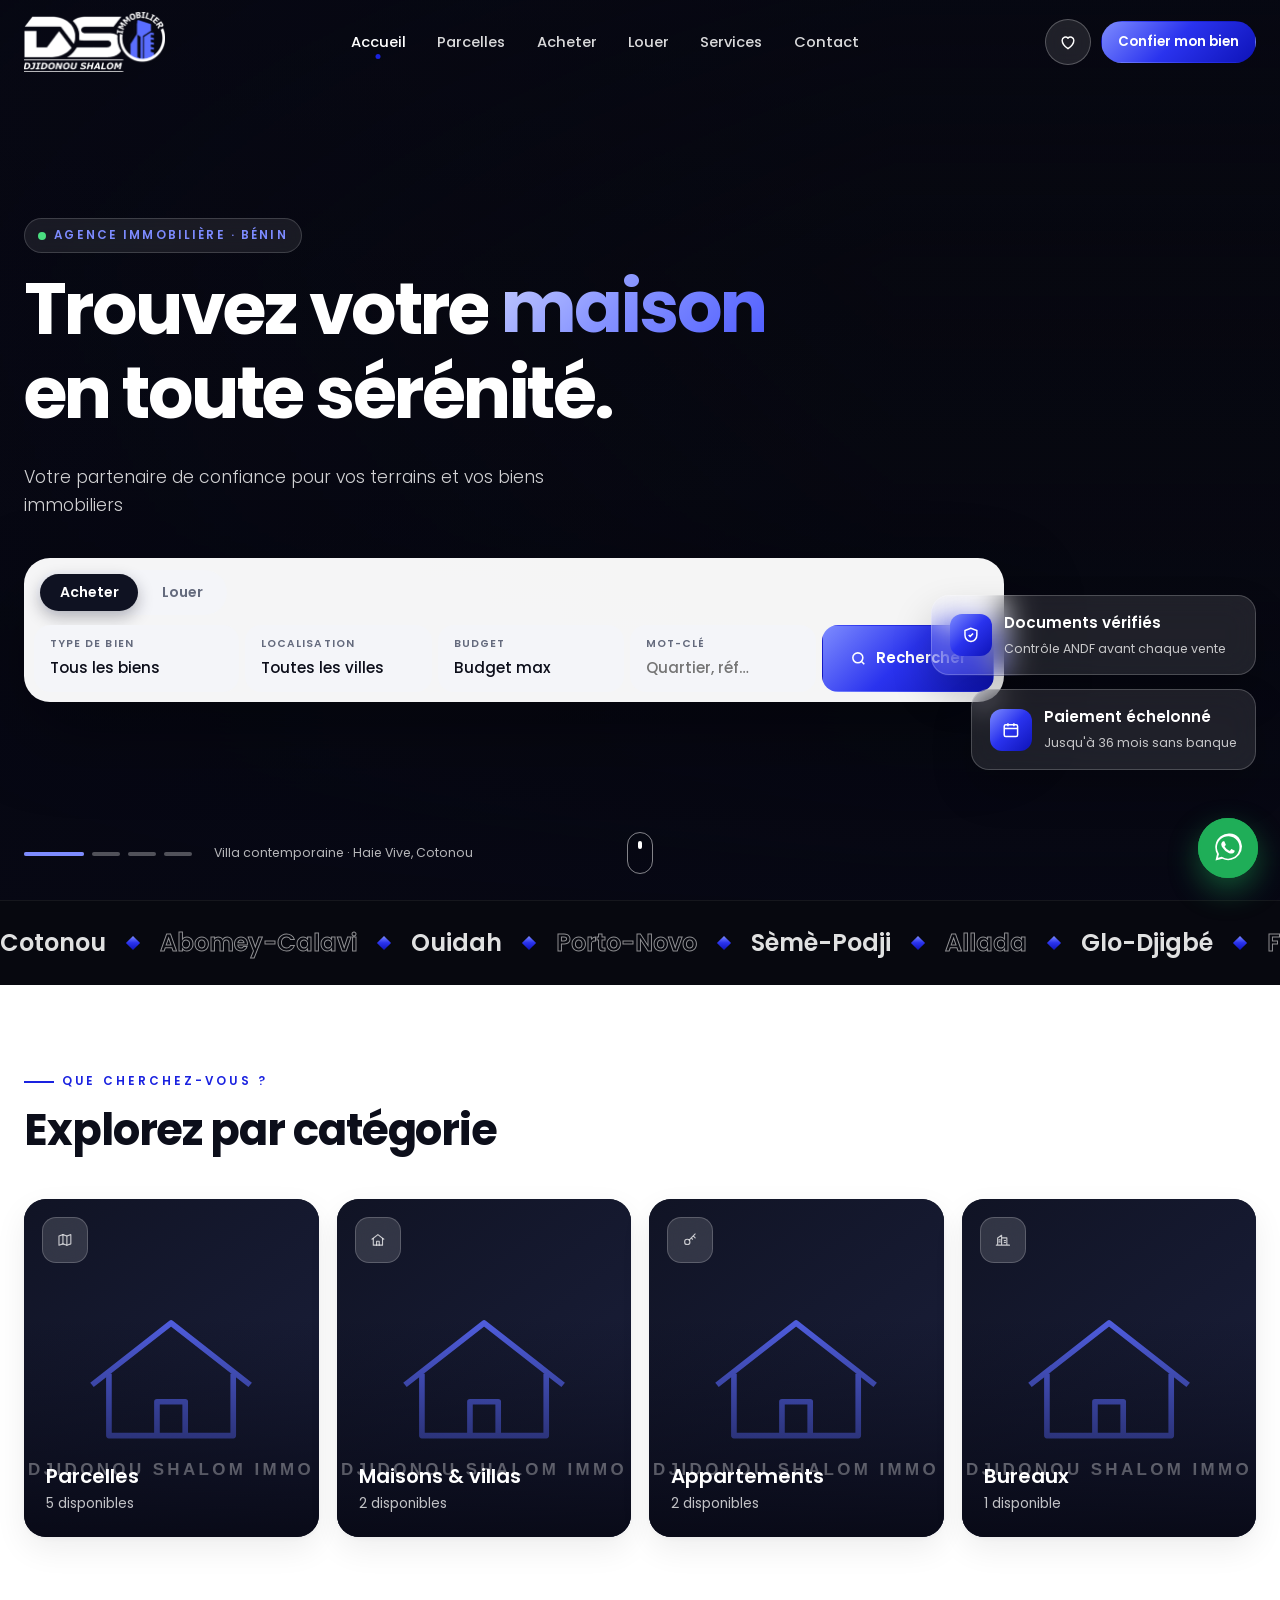
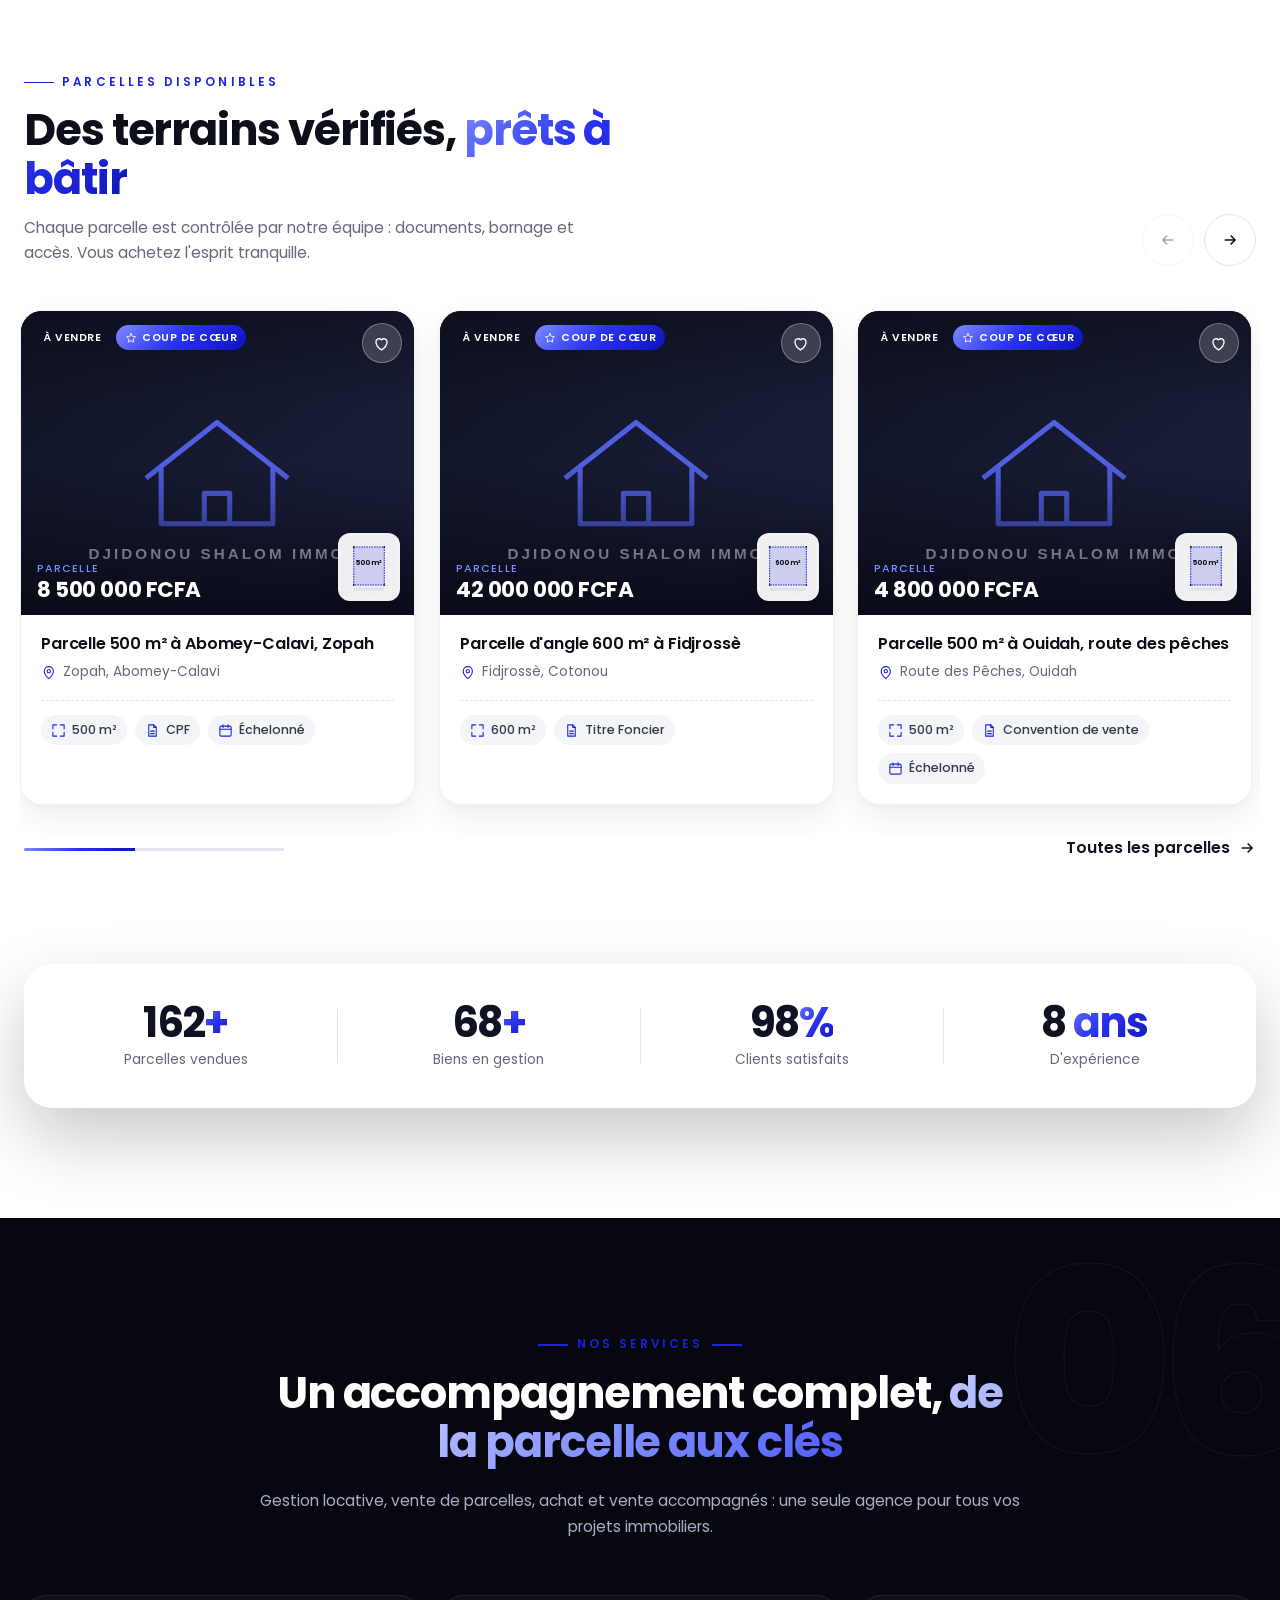
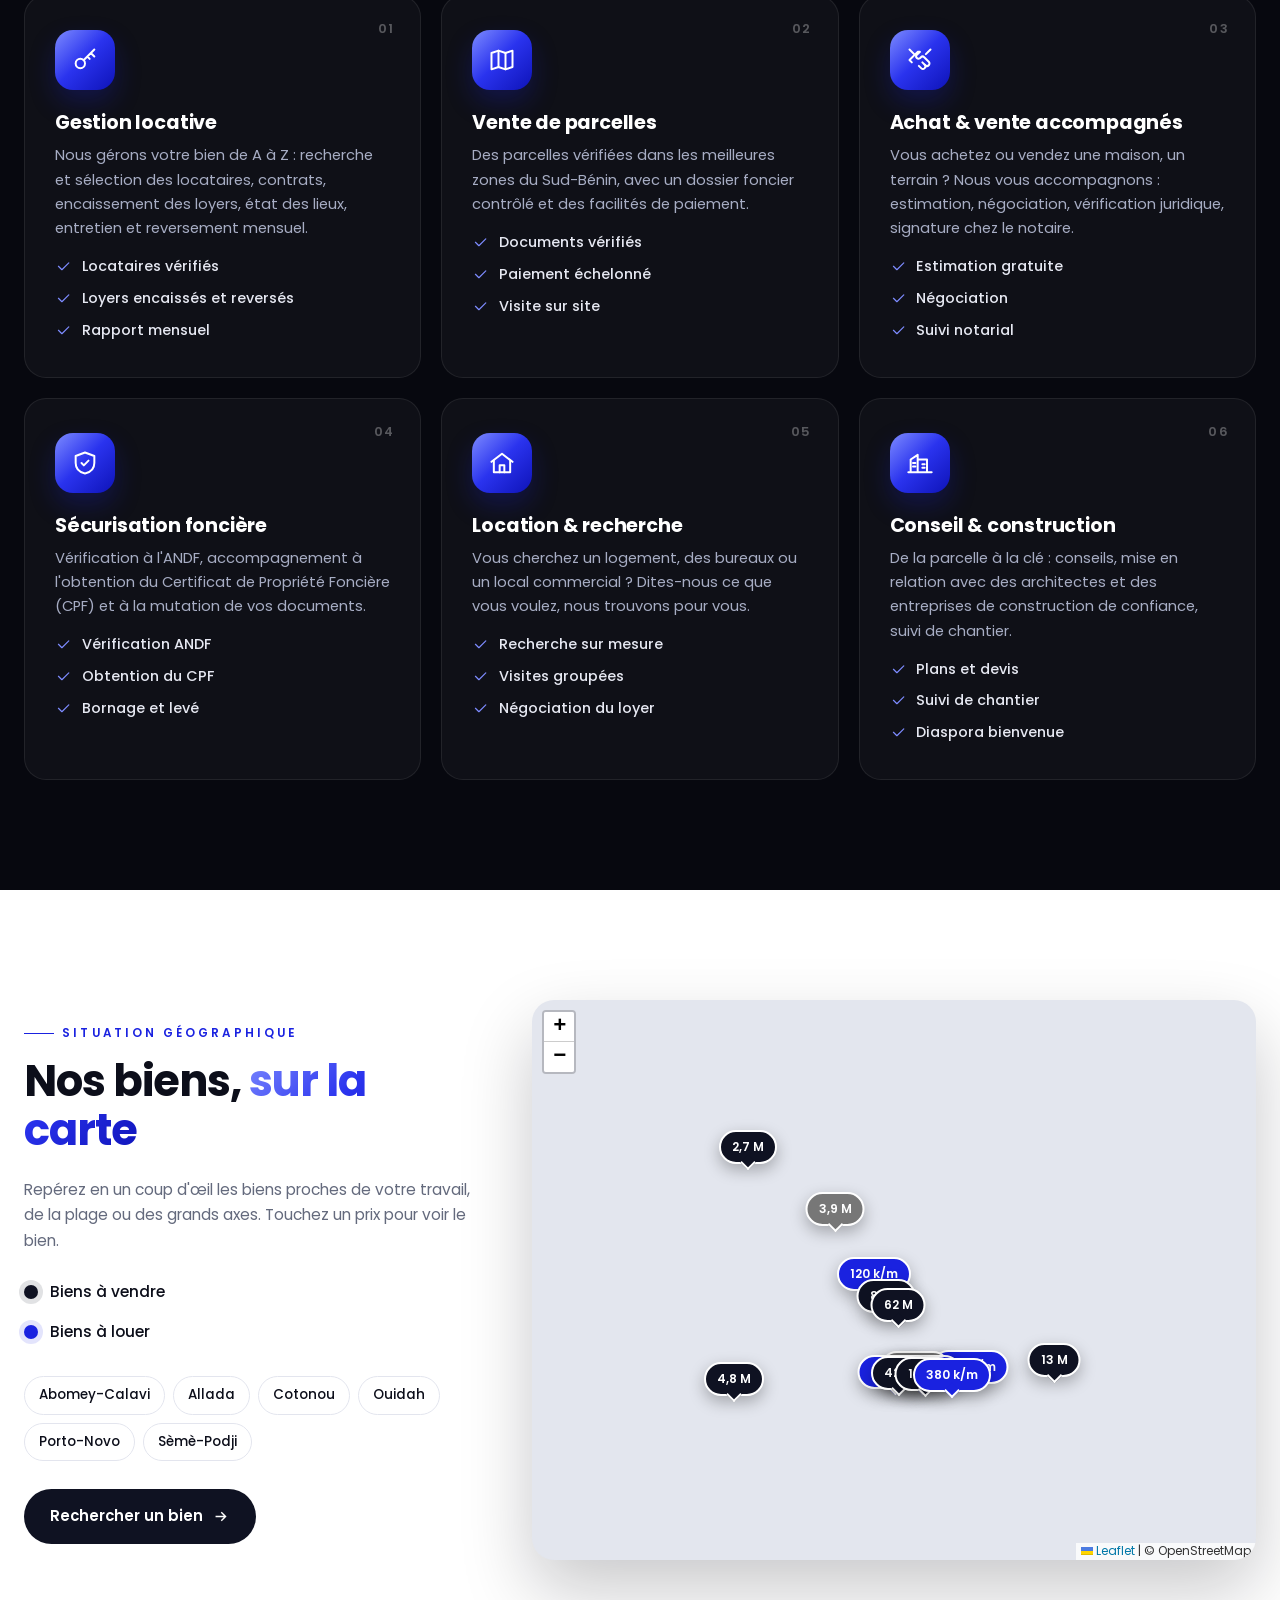
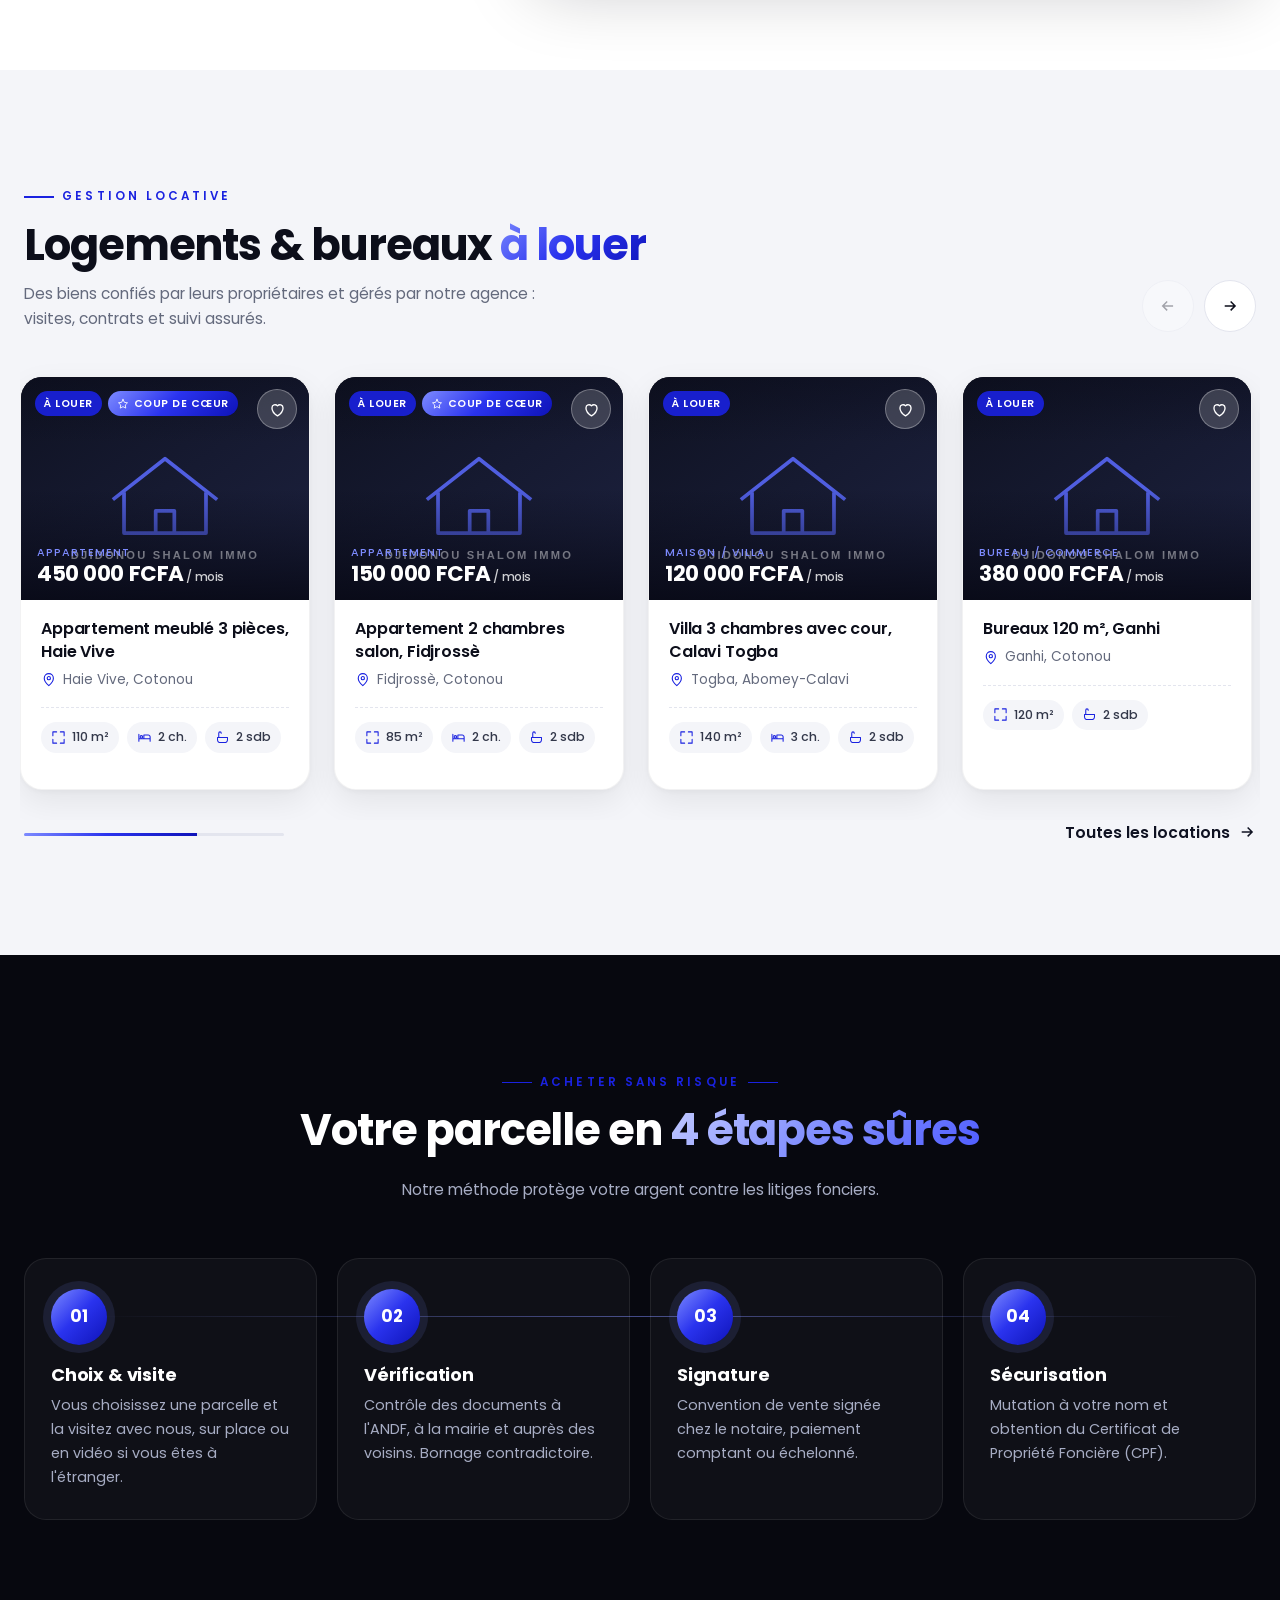
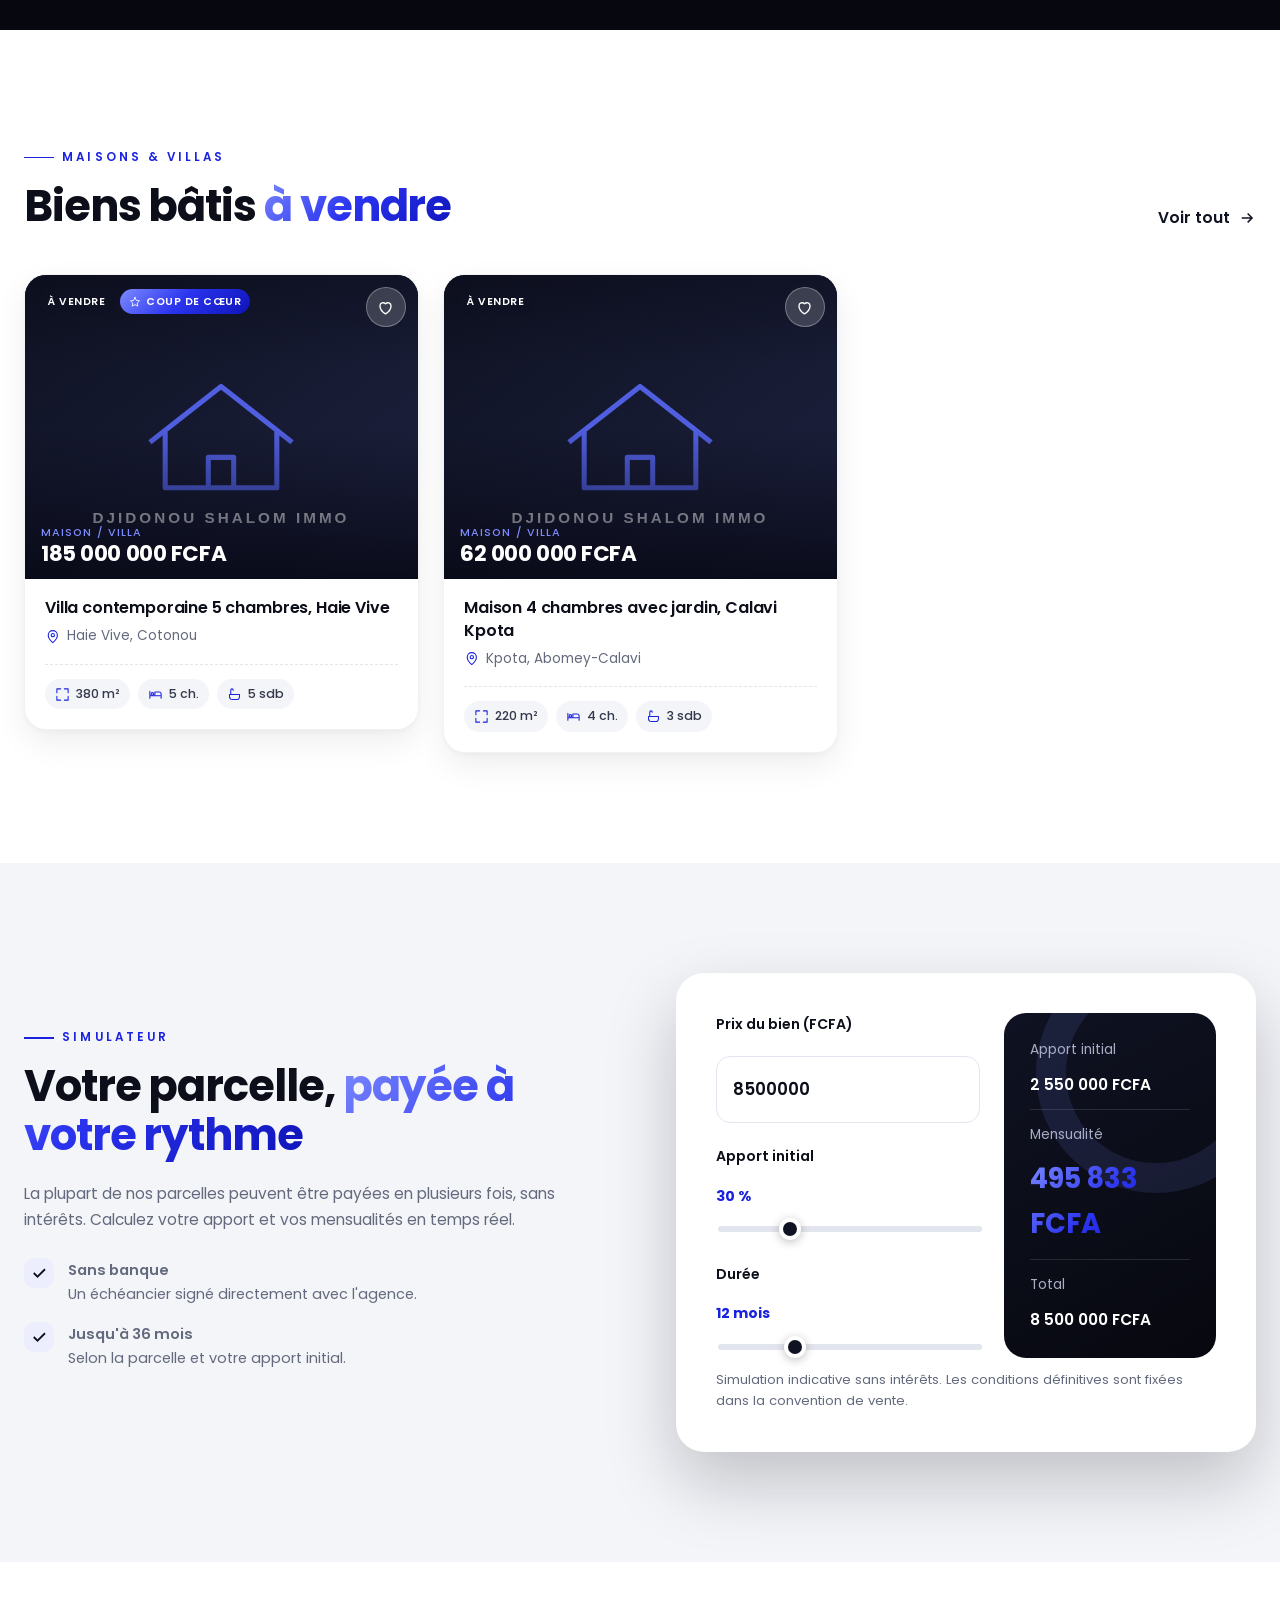
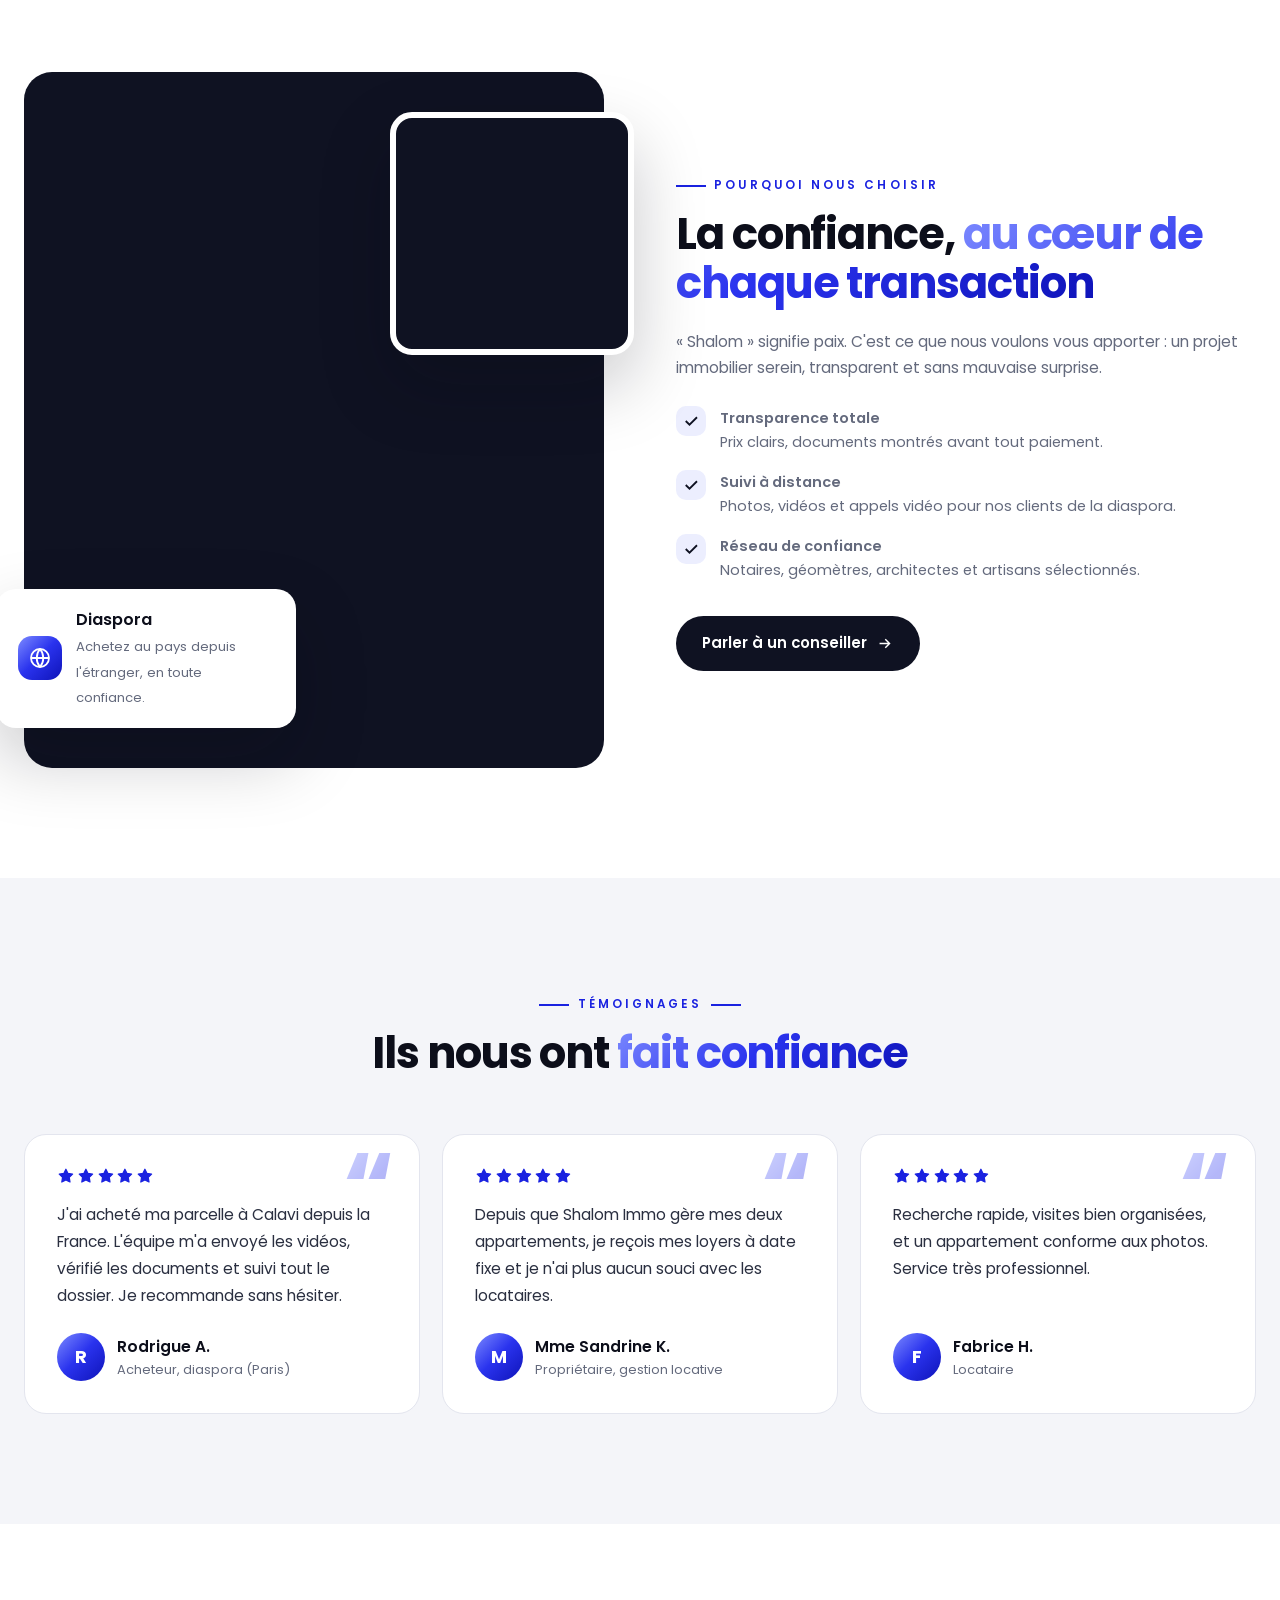
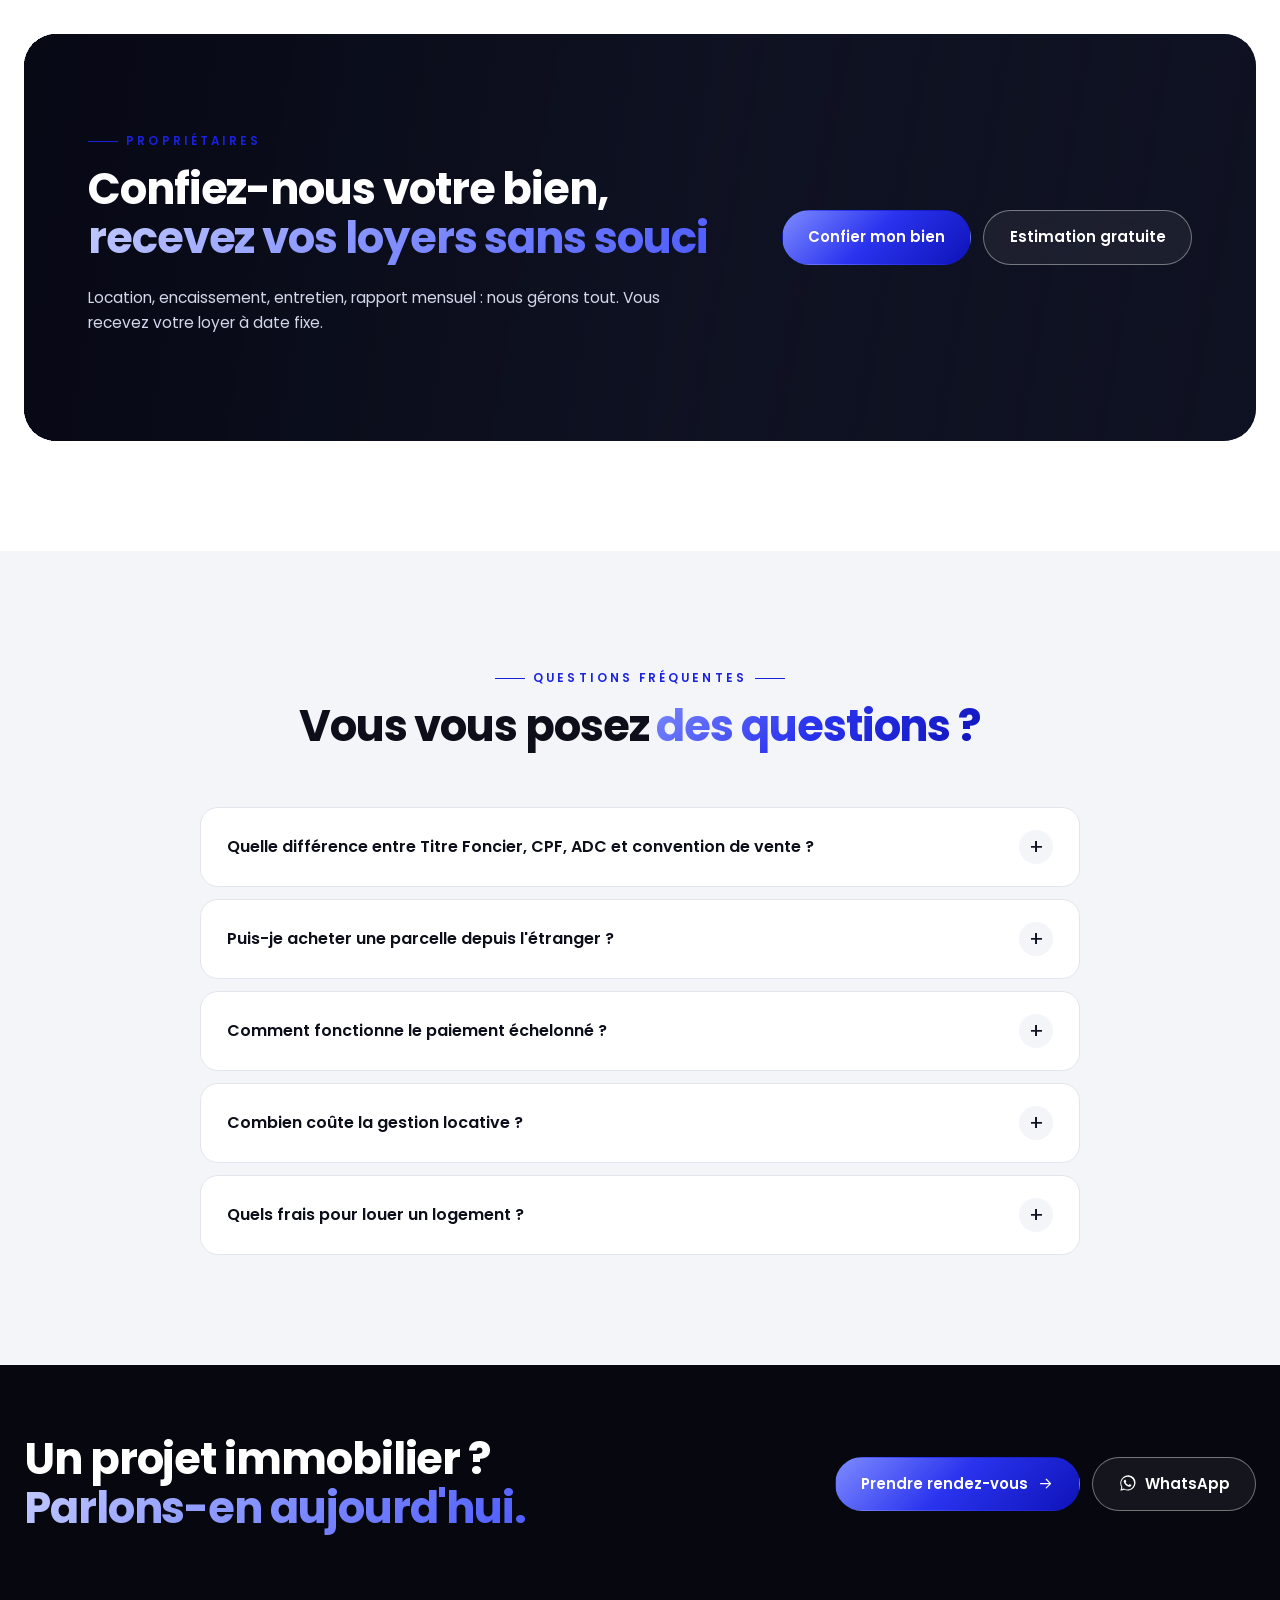
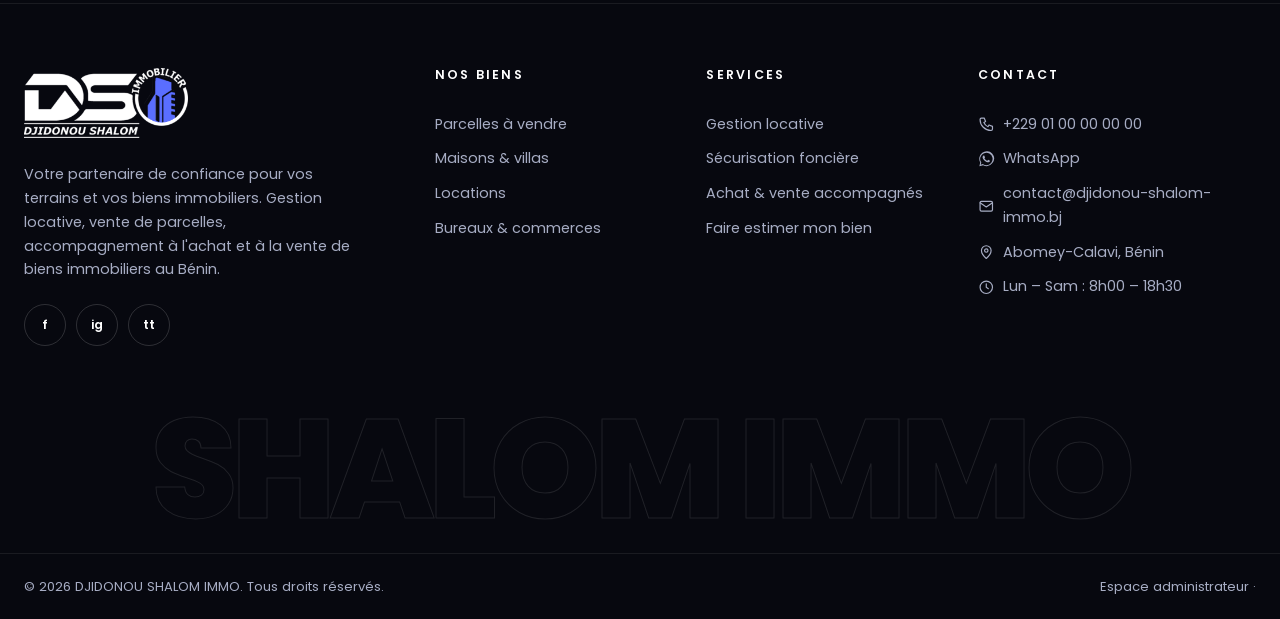
==== commit ee345b1b: "Corrige le menu mobile, les clics dans les carrousels et les filtres - le menu plein écran peut de n" ====
--- a/index.html
+++ b/index.html
@@ -16,7 +16,7 @@
   <link href="https://fonts.googleapis.com/css2?family=Poppins:wght@300;400;500;600;700;800&display=swap" rel="stylesheet">
   <link rel="preload" as="image" href="https://images.unsplash.com/photo-1600596542815-ffad4c1539a9?auto=format&fit=crop&w=2000&q=70">
   <link rel="stylesheet" href="assets/vendor/leaflet/leaflet.css">
-  <link rel="stylesheet" href="assets/css/style.css">
+  <link rel="stylesheet" href="assets/css/style.css?v=6">
 </head>
 <body data-page="home">
 
@@ -208,9 +208,9 @@
 </section>
 
 <script src="assets/vendor/leaflet/leaflet.js"></script>
-<script src="assets/js/data.js"></script>
-<script src="assets/js/core.js"></script>
-<script src="assets/js/site.js"></script>
-<script src="assets/js/fx.js"></script>
+<script src="assets/js/data.js?v=6"></script>
+<script src="assets/js/core.js?v=6"></script>
+<script src="assets/js/site.js?v=6"></script>
+<script src="assets/js/fx.js?v=6"></script>
 </body>
 </html>
--- a/assets/css/style.css
+++ b/assets/css/style.css
@@ -745,3 +745,16 @@
 .logo img { height: 60px; }
 .scrolled .logo img { height: 48px; }
 @media (max-width: 640px) { .logo img, .scrolled .logo img { height: 42px; } }
+
+/* Menu mobile : l'en-tête (logo + bouton fermer) reste au-dessus du menu ouvert */
+body.nav-open .site-header { z-index: 1700; background: transparent !important; box-shadow: none !important; border-color: transparent !important; backdrop-filter: none !important; -webkit-backdrop-filter: none !important; transform: none !important; }
+body.nav-open .tabbar, body.nav-open .wa-float { visibility: hidden; }
+
+/* Mobile : le panneau de filtres passe au-dessus de l'en-tête et se ferme facilement */
+@media (max-width: 960px) {
+  .list-layout { z-index: auto; }
+  .filters { z-index: 2200; padding: 20px 20px calc(30px + env(safe-area-inset-bottom)); }
+  .filters h3 { position: sticky; top: -20px; background: var(--paper); padding: 14px 0; margin: -20px 0 10px; z-index: 2; }
+  body.filters-open { overflow: hidden; }
+  body.filters-open .tabbar, body.filters-open .wa-float, body.filters-open .site-header { visibility: hidden; }
+}
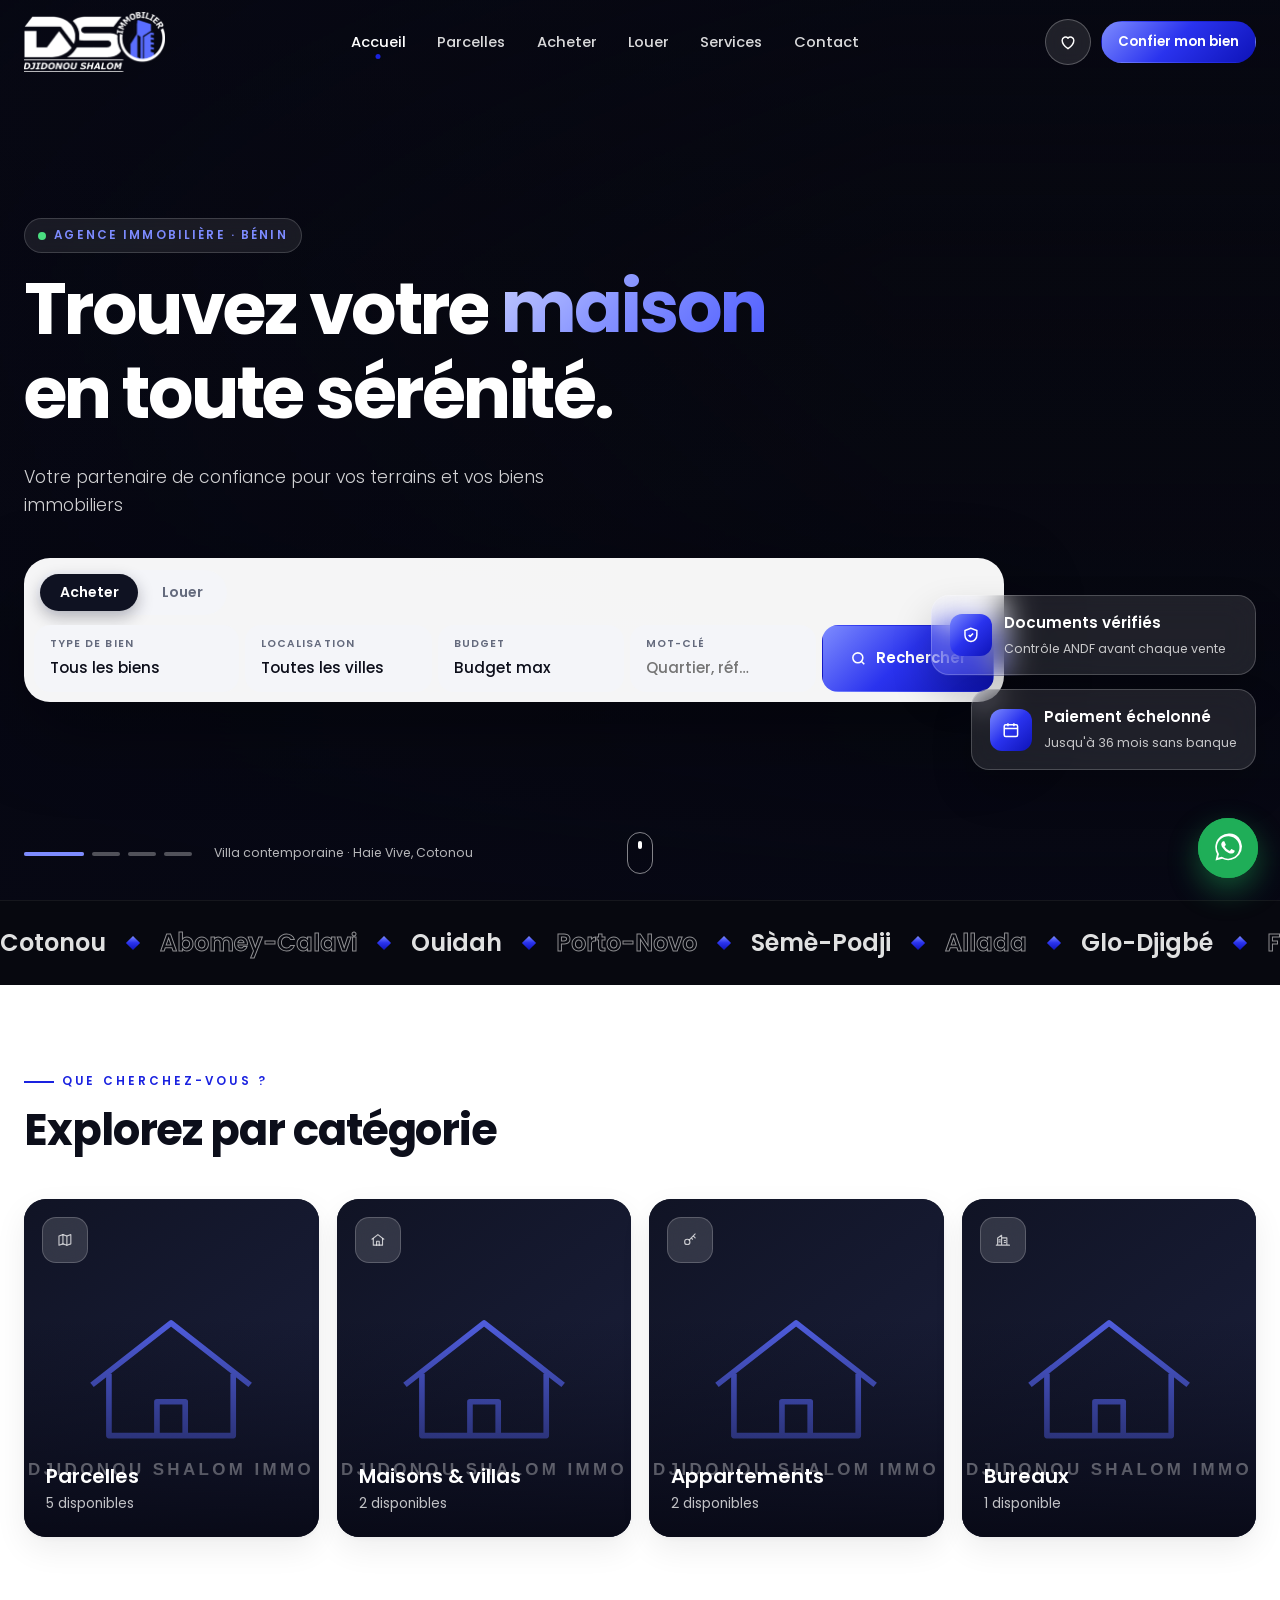
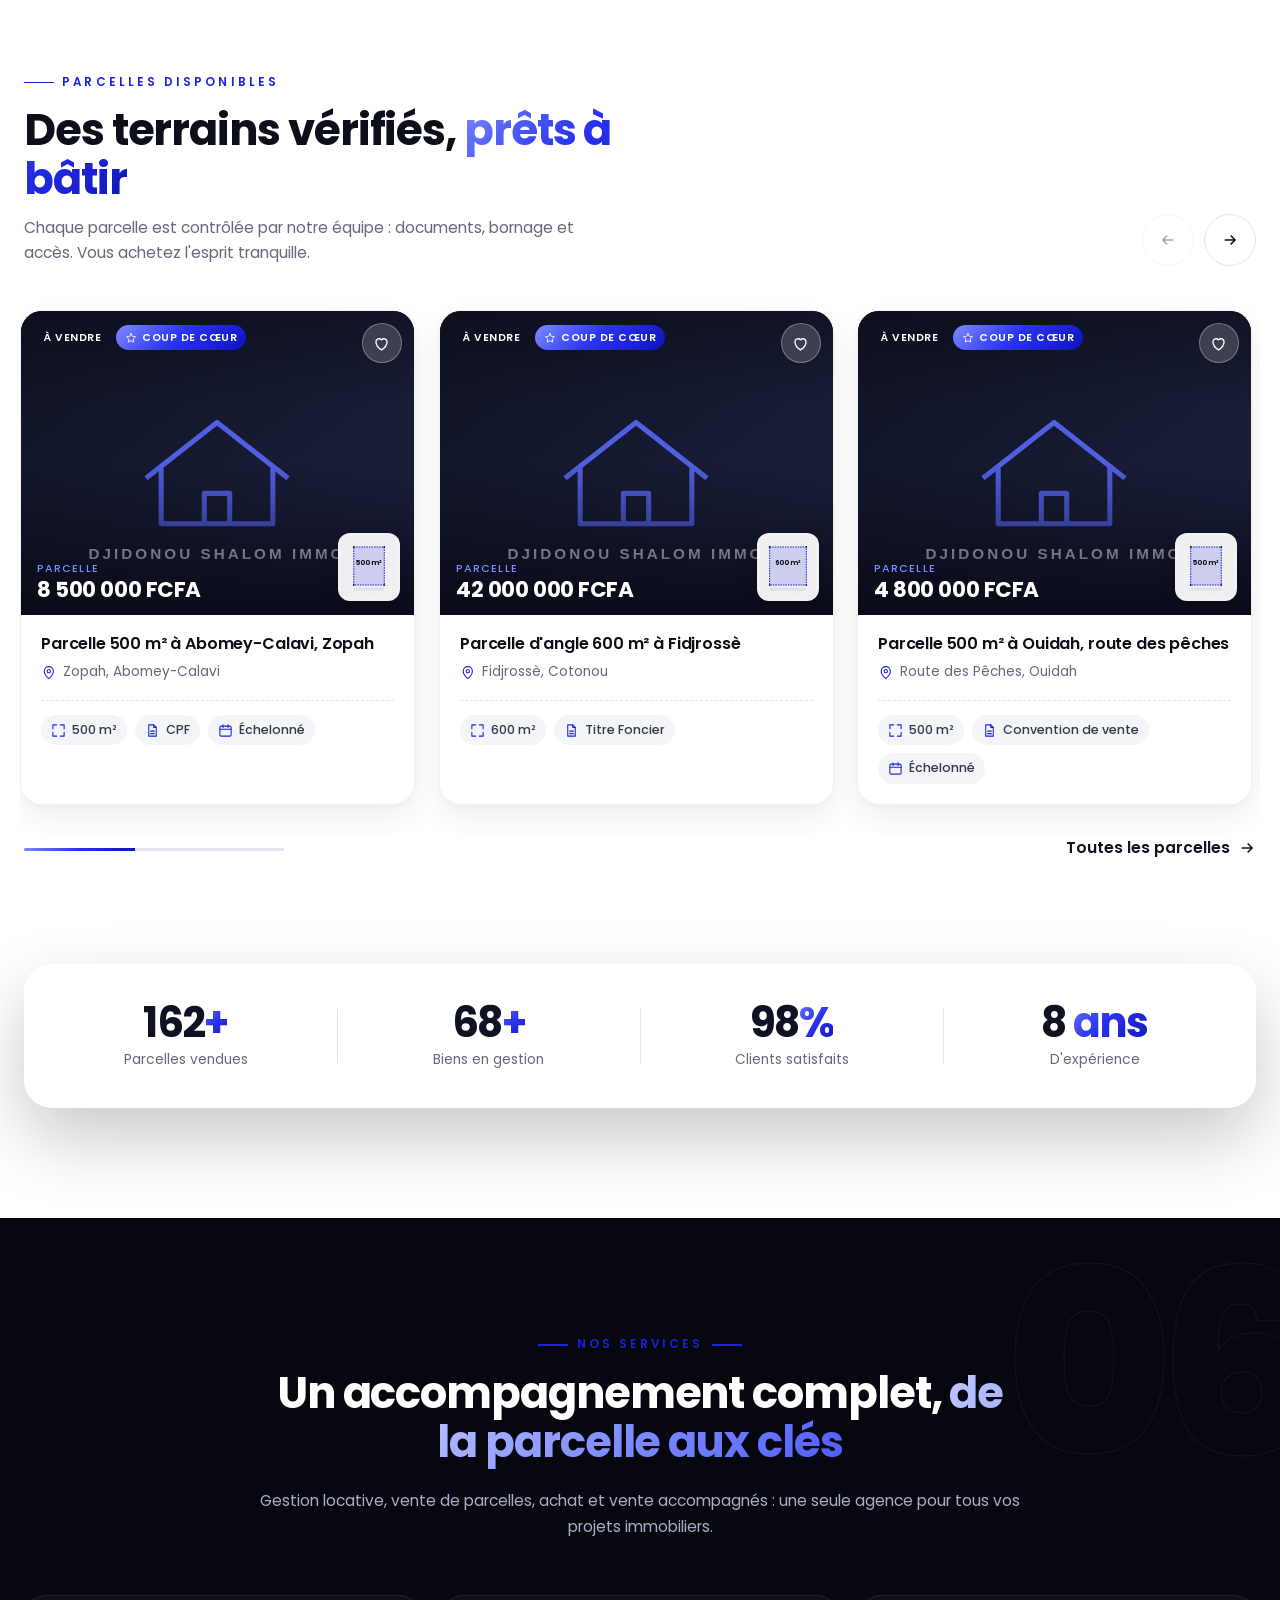
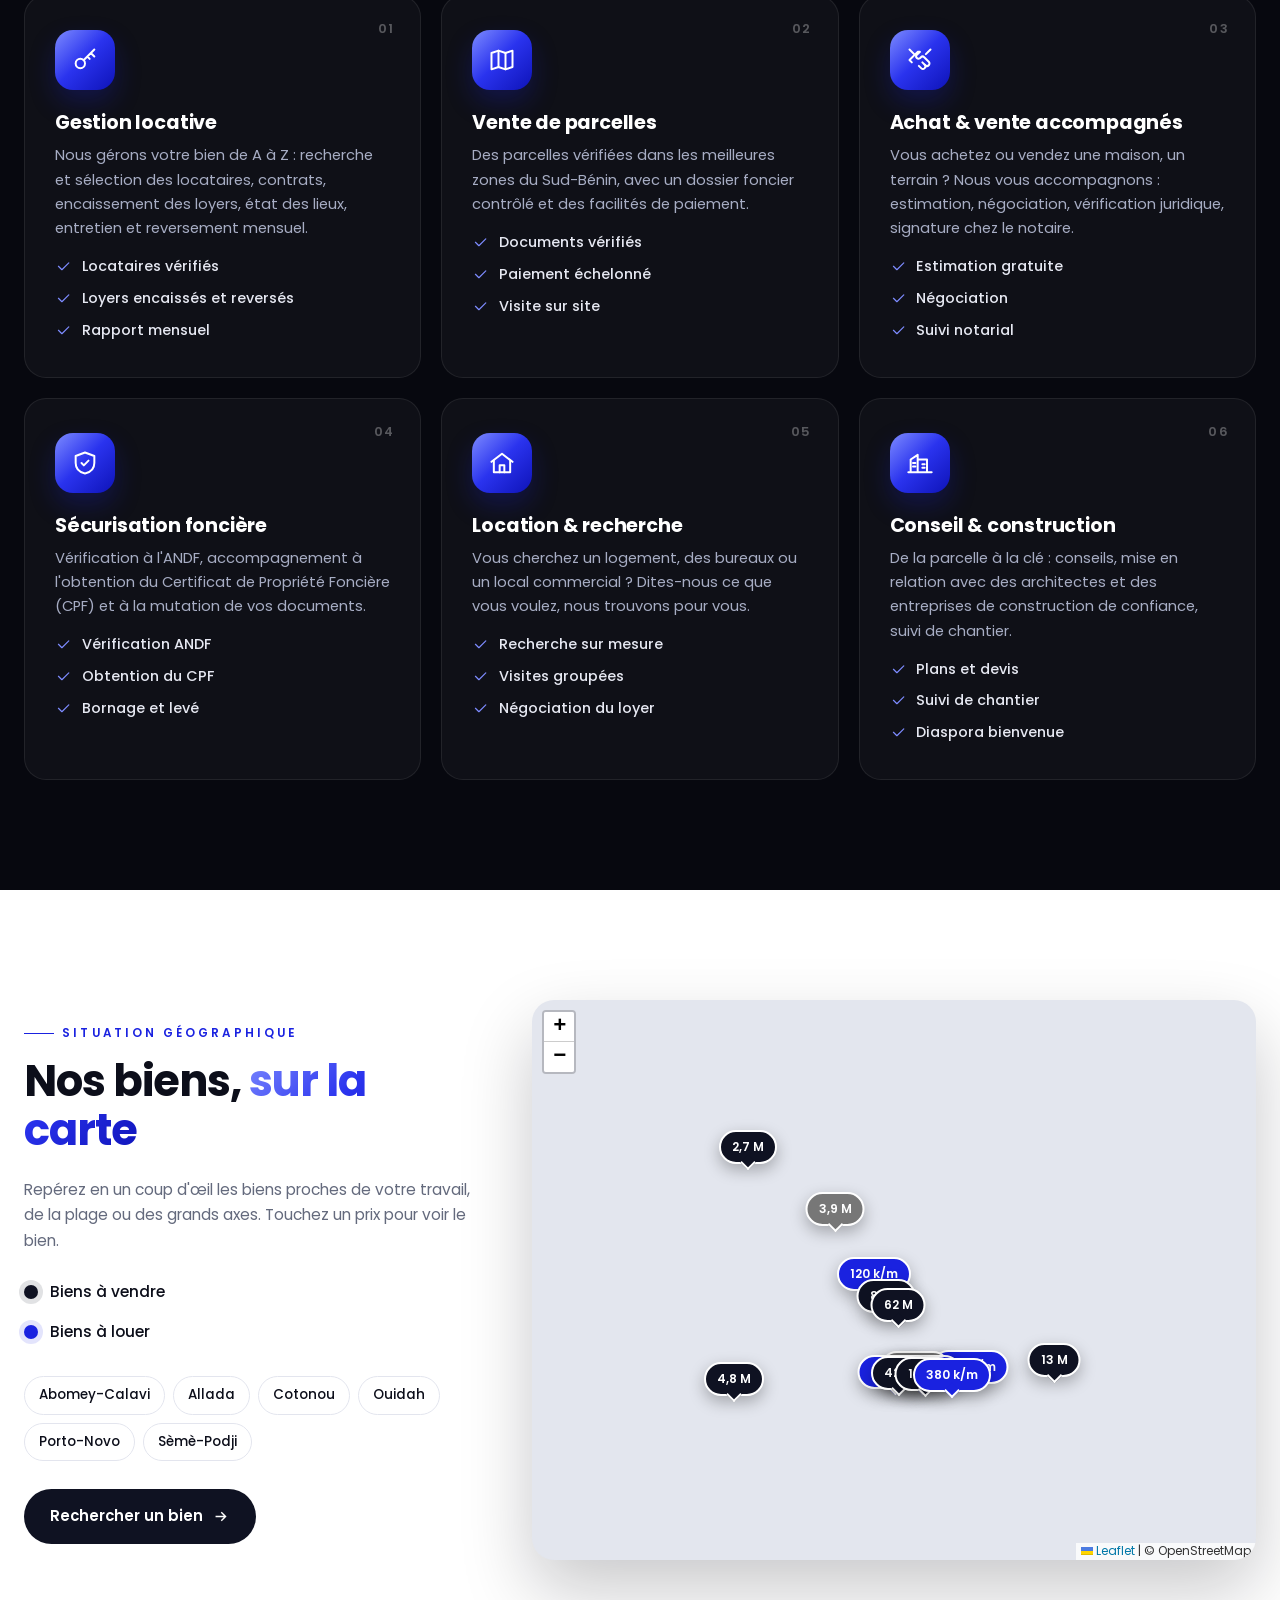
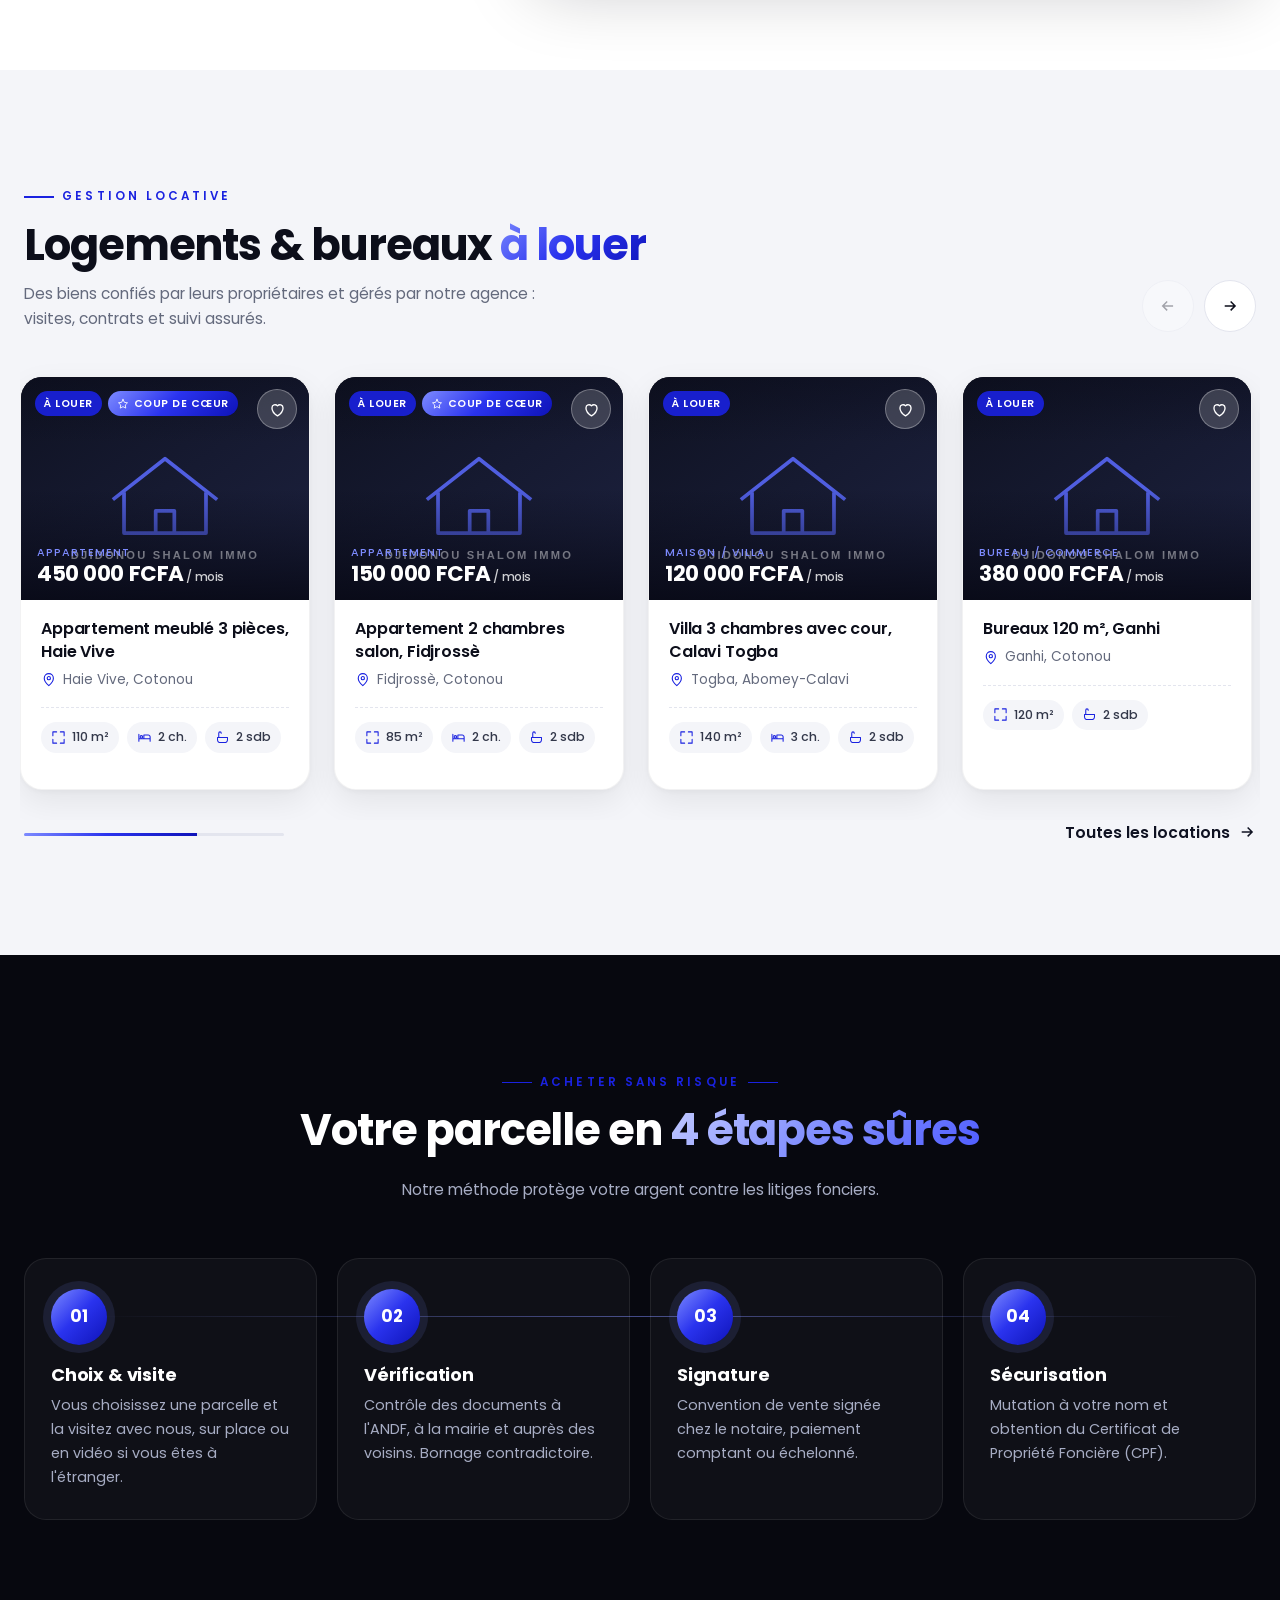
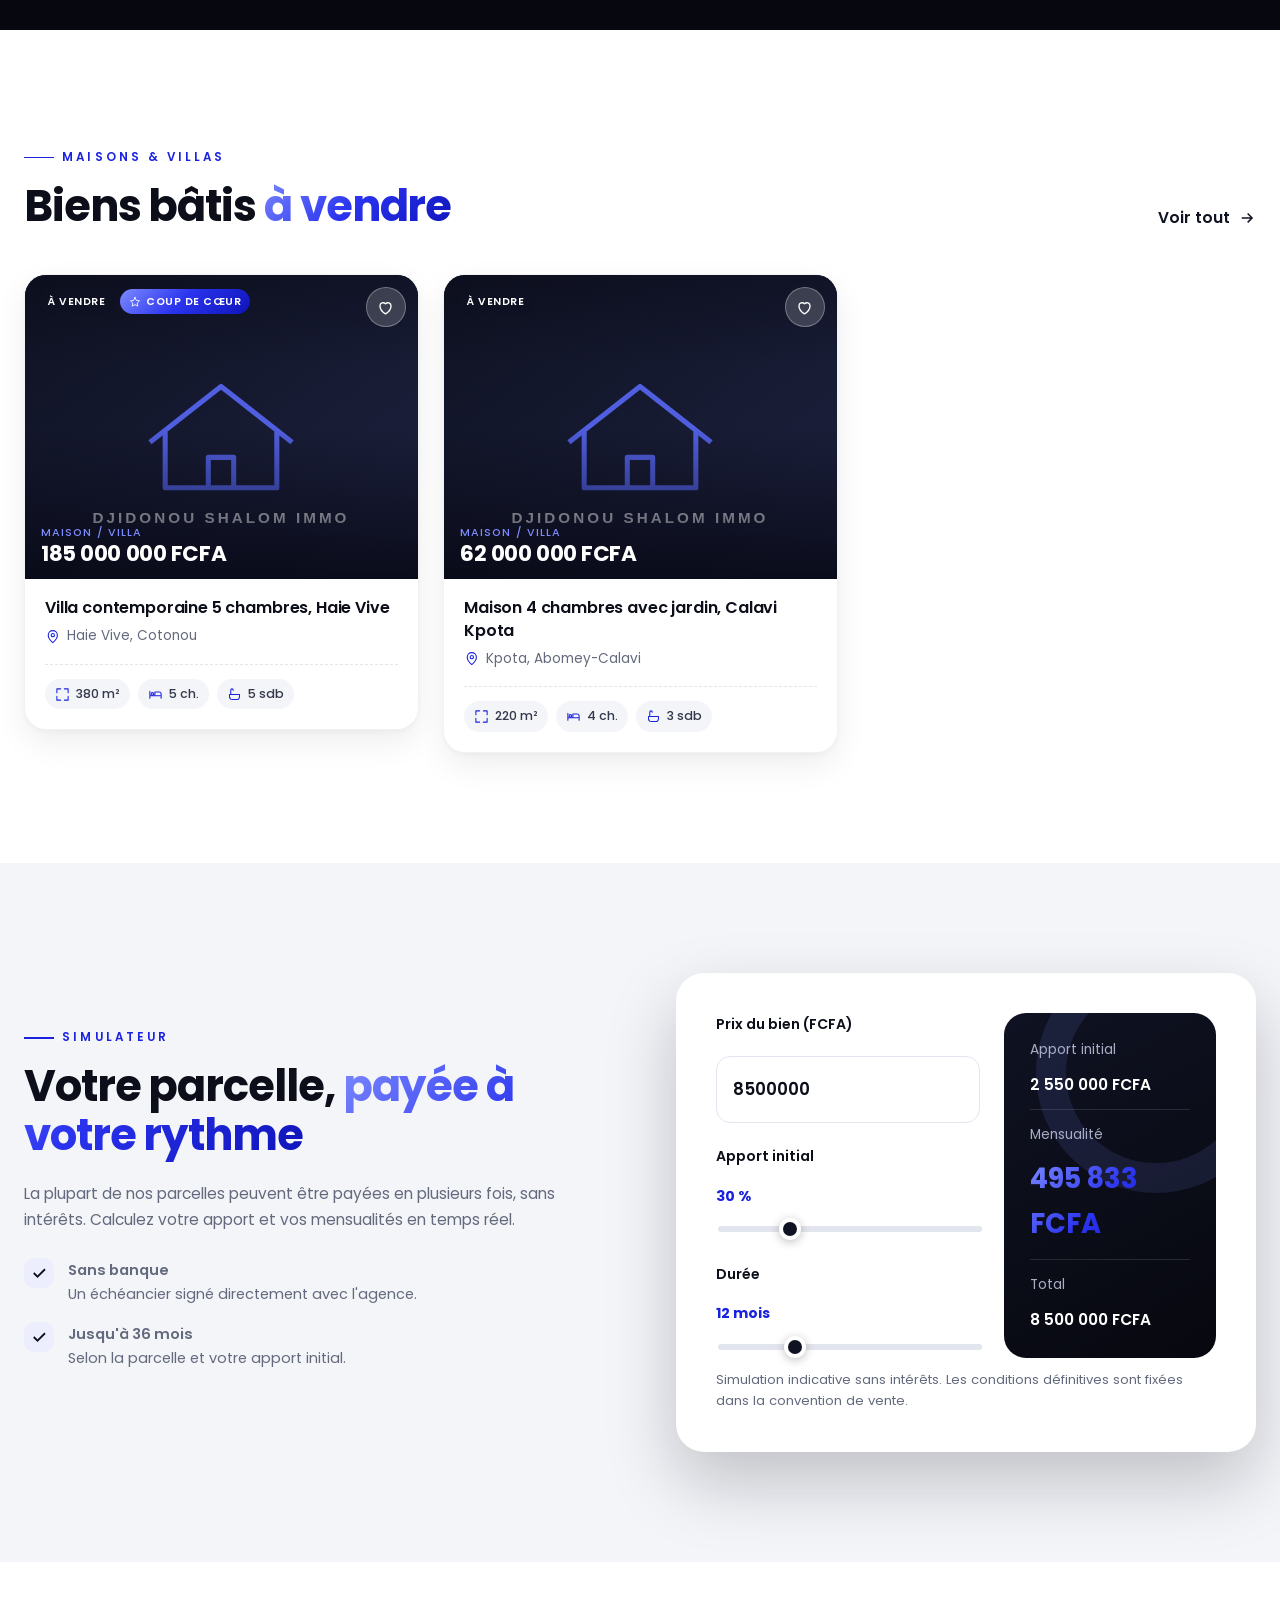
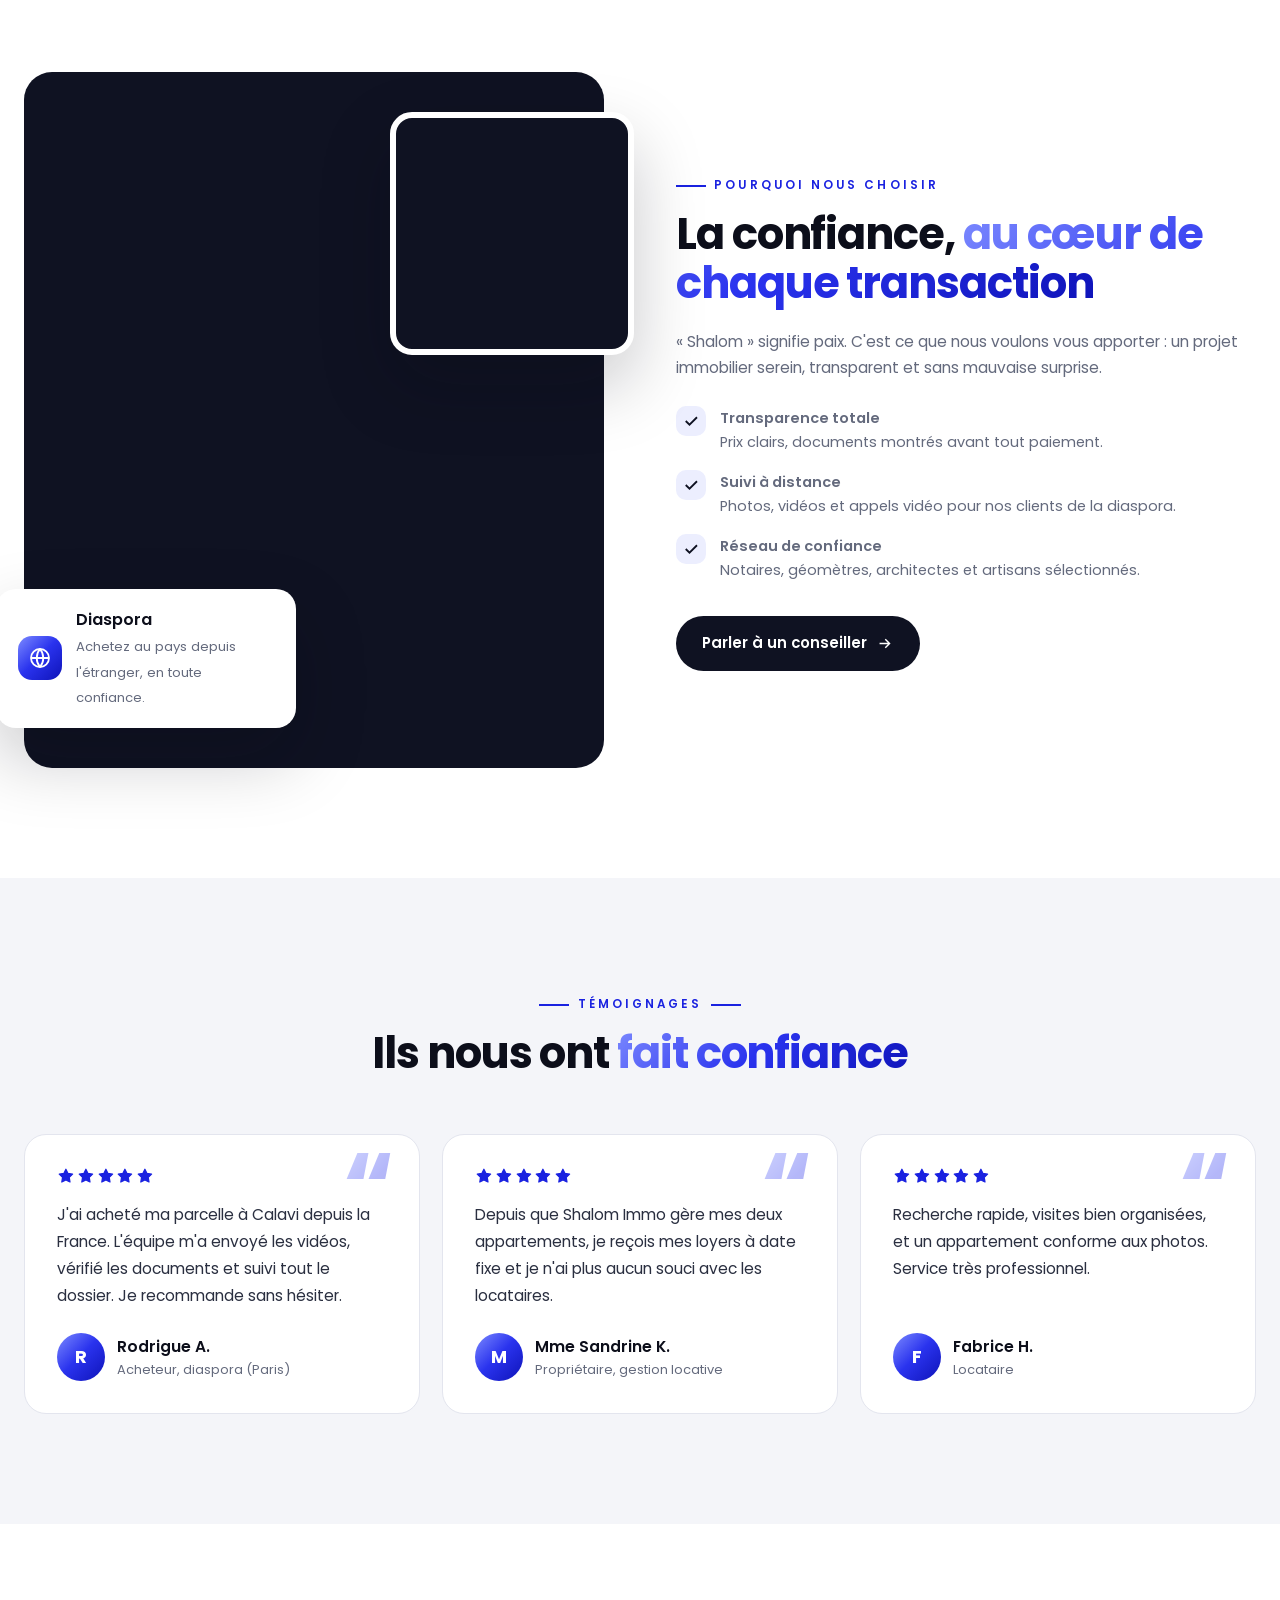
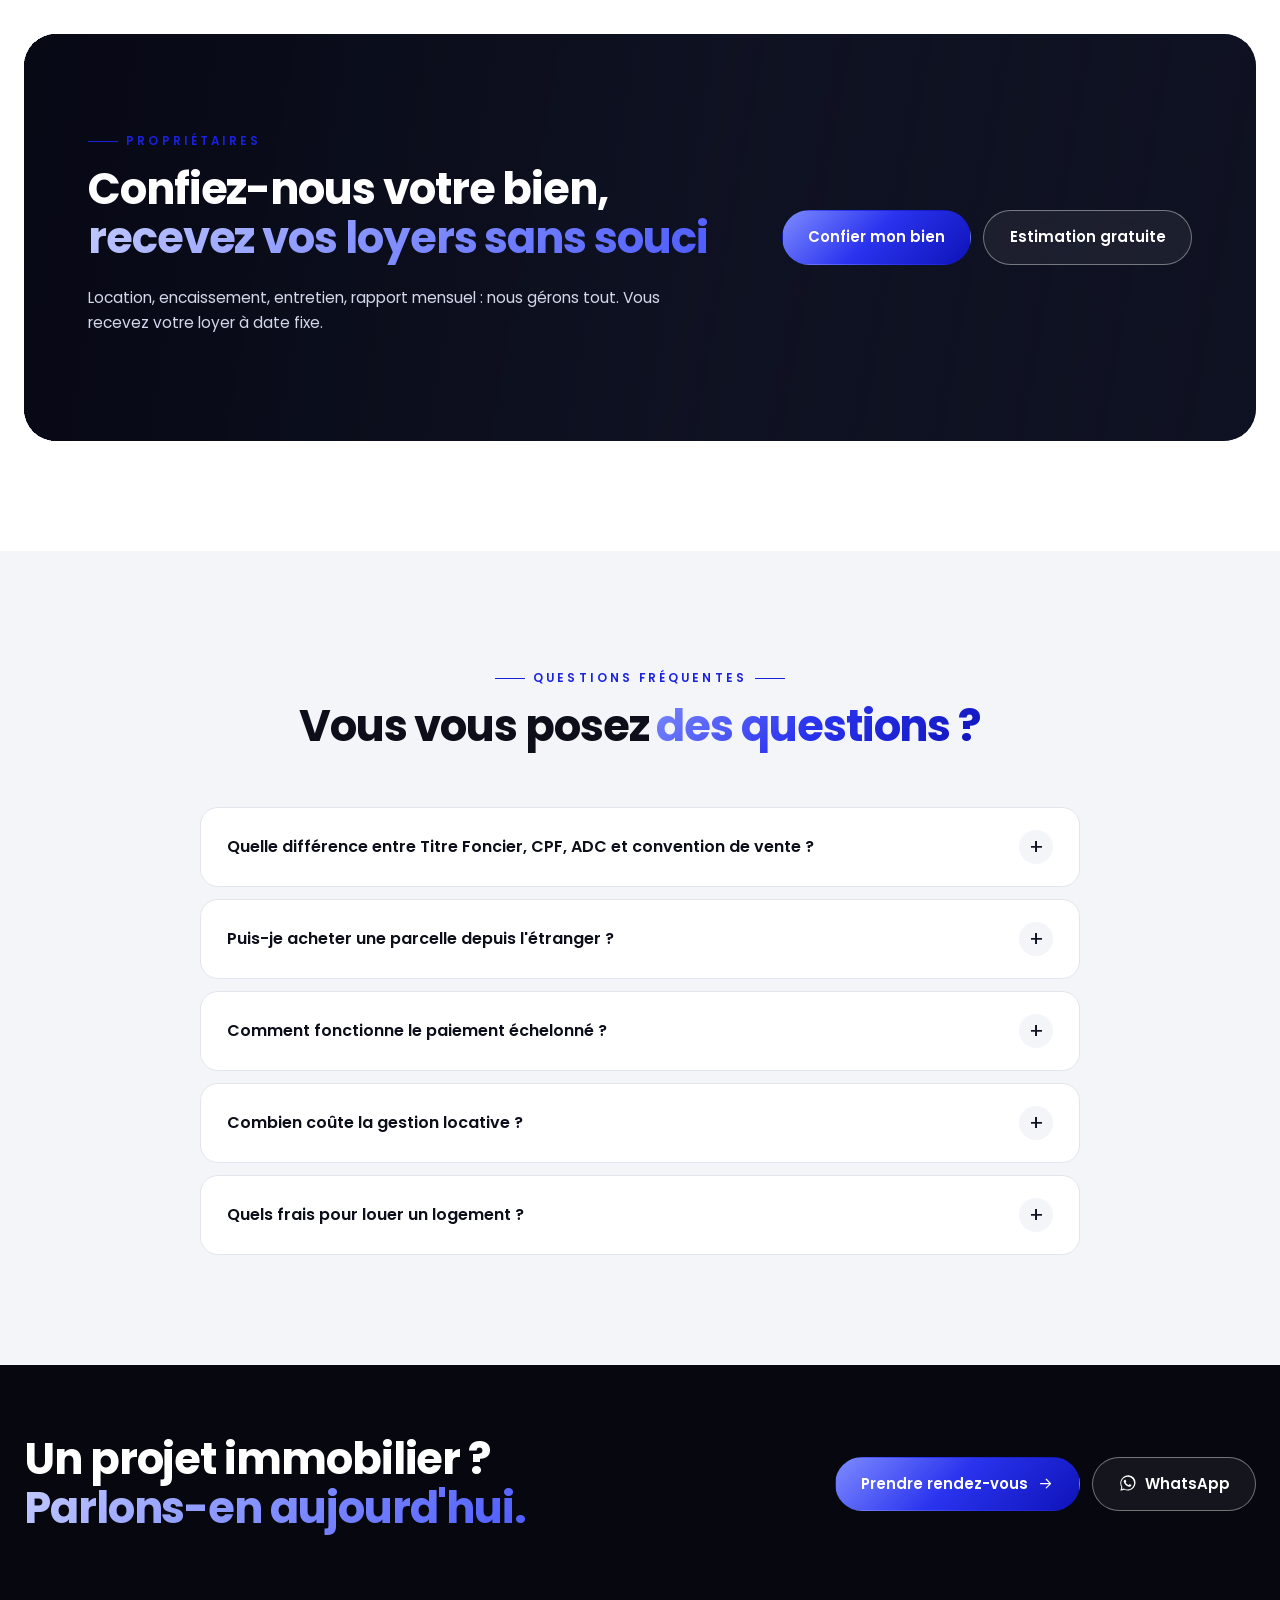
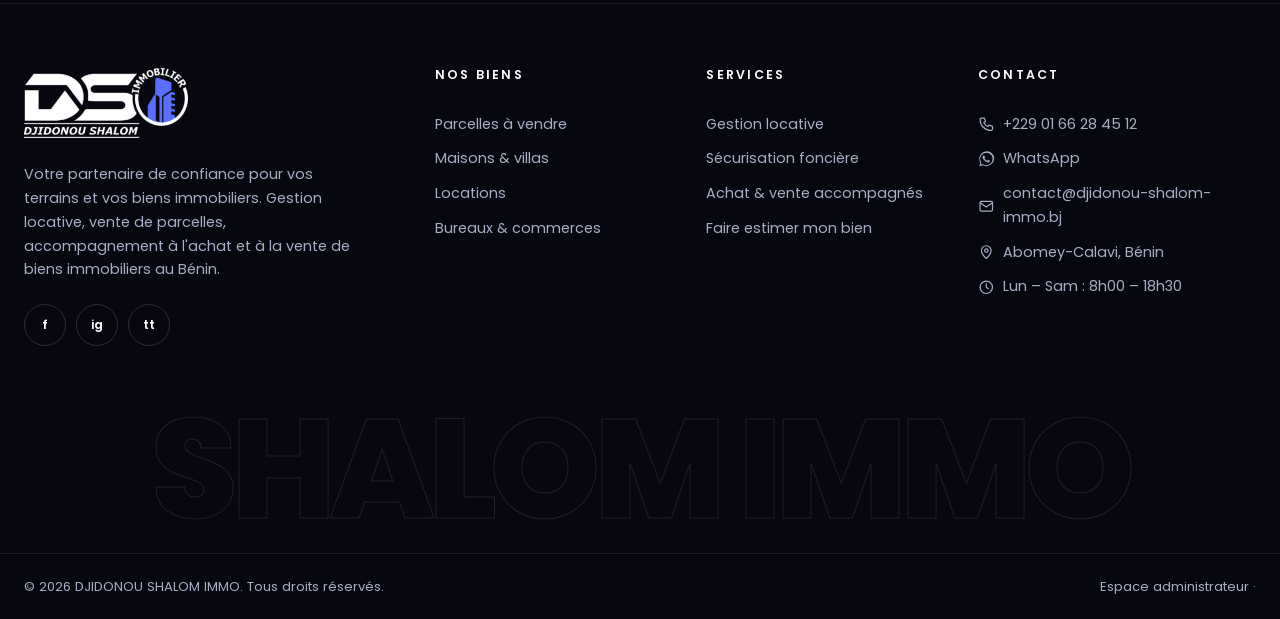
==== commit 0657f2fe: "Numéro WhatsApp et téléphone de l'agence : +229 01 66 28 45 12 Co-Authored-By: Claude Opus 5.5 <nore" ====
--- a/index.html
+++ b/index.html
@@ -16,7 +16,7 @@
   <link href="https://fonts.googleapis.com/css2?family=Poppins:wght@300;400;500;600;700;800&display=swap" rel="stylesheet">
   <link rel="preload" as="image" href="https://images.unsplash.com/photo-1600596542815-ffad4c1539a9?auto=format&fit=crop&w=2000&q=70">
   <link rel="stylesheet" href="assets/vendor/leaflet/leaflet.css">
-  <link rel="stylesheet" href="assets/css/style.css?v=6">
+  <link rel="stylesheet" href="assets/css/style.css?v=7">
 </head>
 <body data-page="home">
 
@@ -208,9 +208,9 @@
 </section>
 
 <script src="assets/vendor/leaflet/leaflet.js"></script>
-<script src="assets/js/data.js?v=6"></script>
-<script src="assets/js/core.js?v=6"></script>
-<script src="assets/js/site.js?v=6"></script>
-<script src="assets/js/fx.js?v=6"></script>
+<script src="assets/js/data.js?v=7"></script>
+<script src="assets/js/core.js?v=7"></script>
+<script src="assets/js/site.js?v=7"></script>
+<script src="assets/js/fx.js?v=7"></script>
 </body>
 </html>
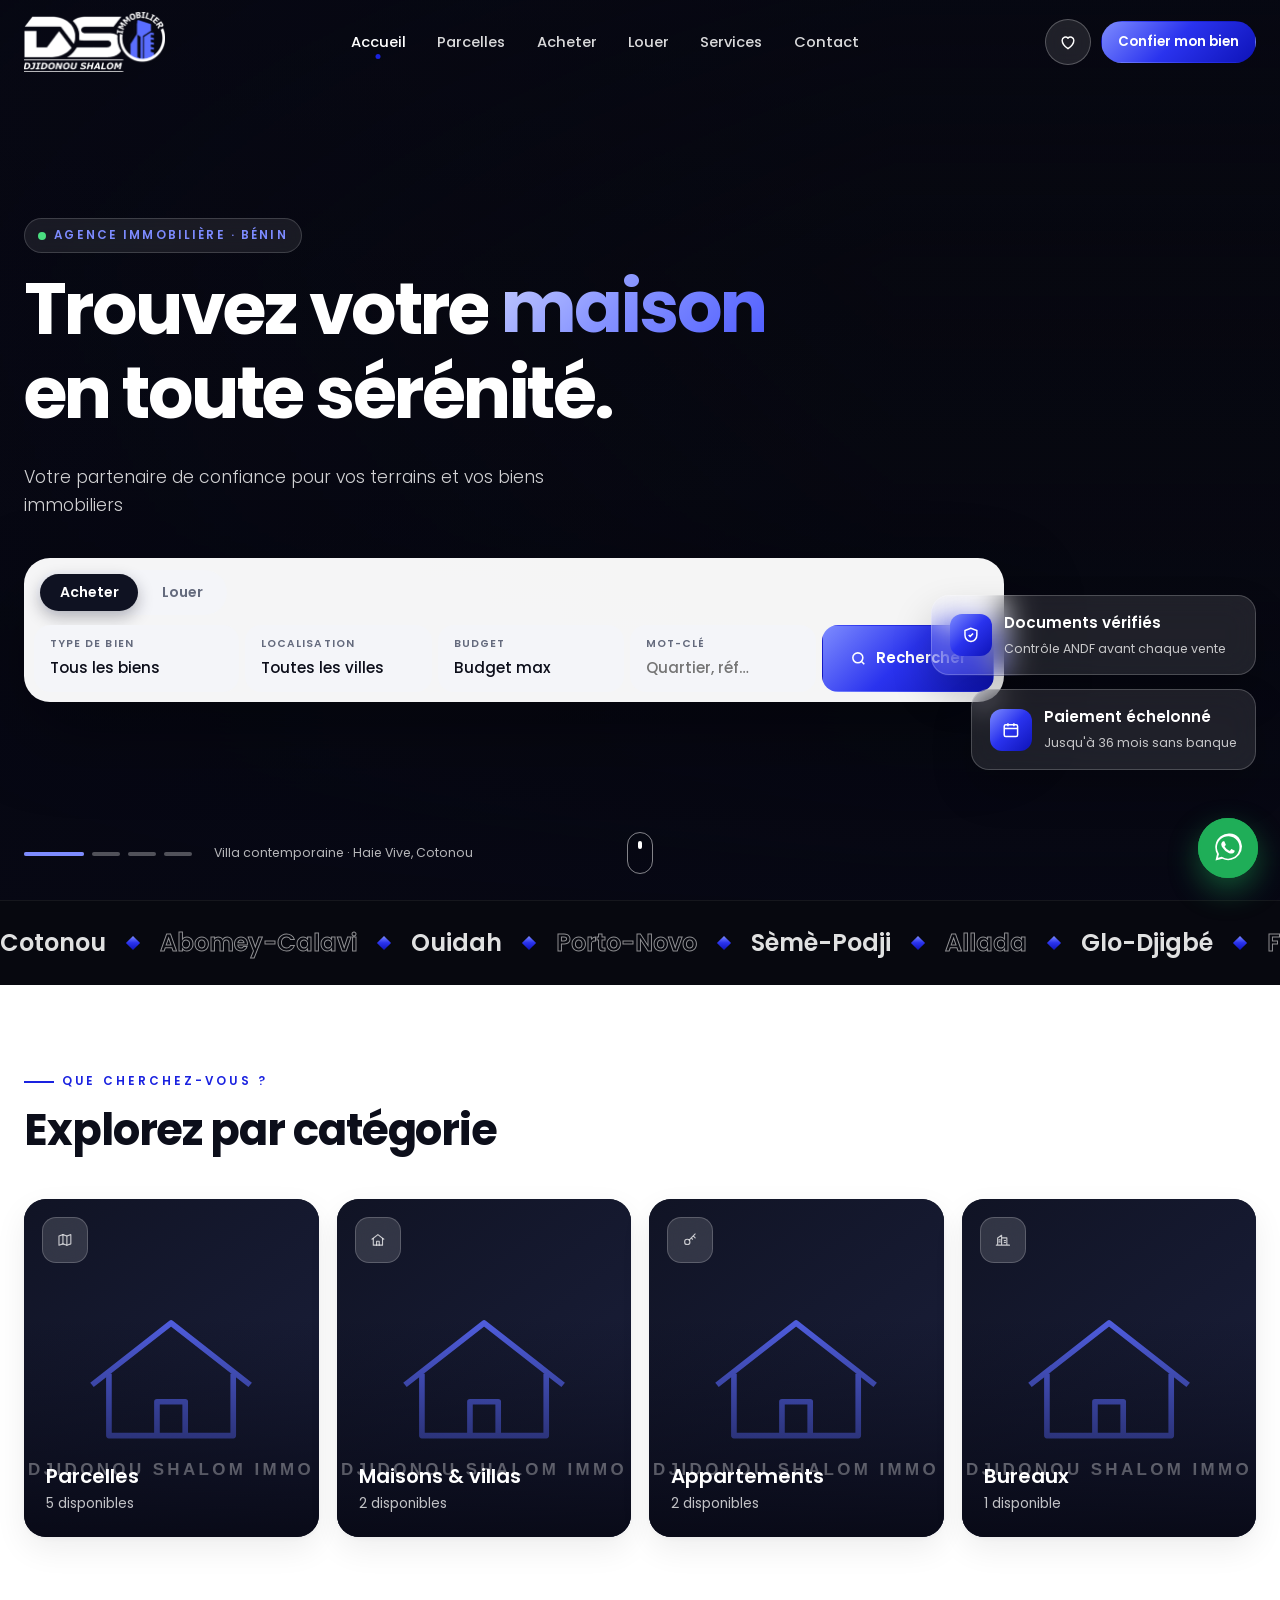
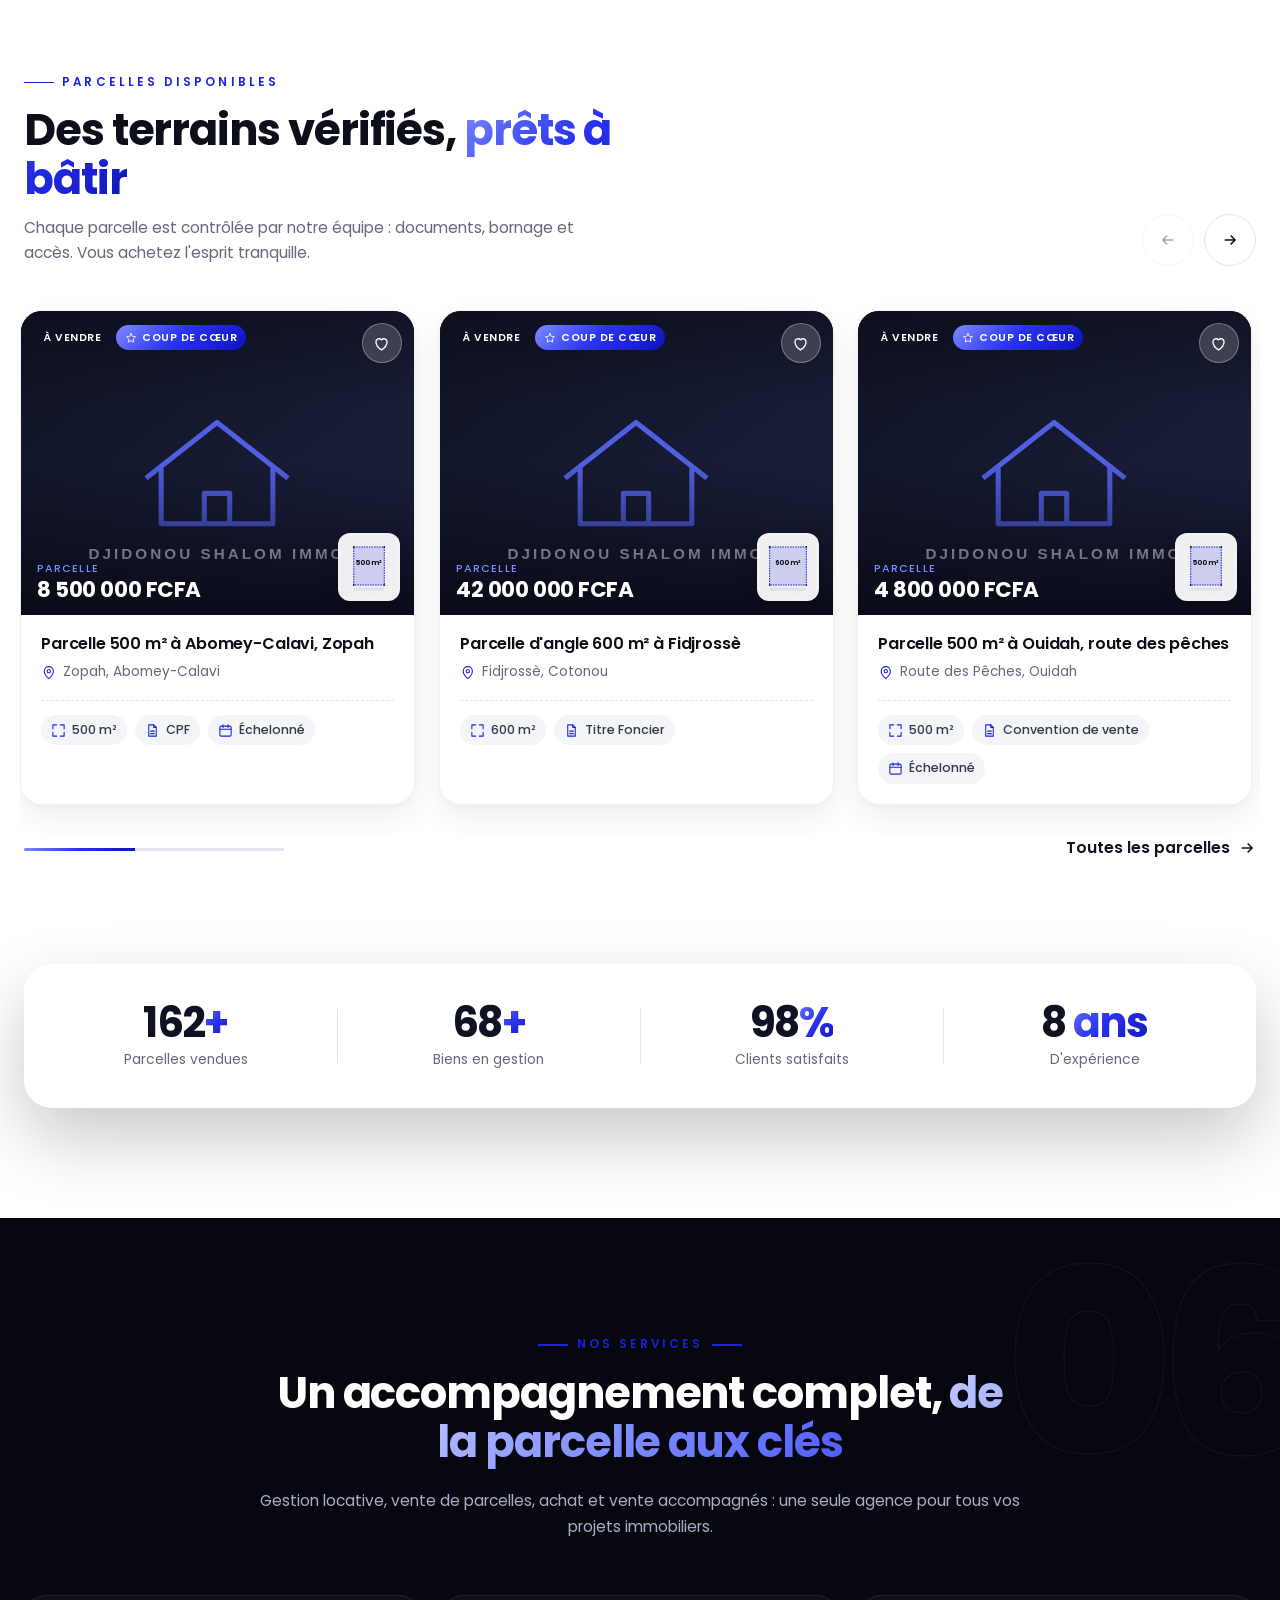
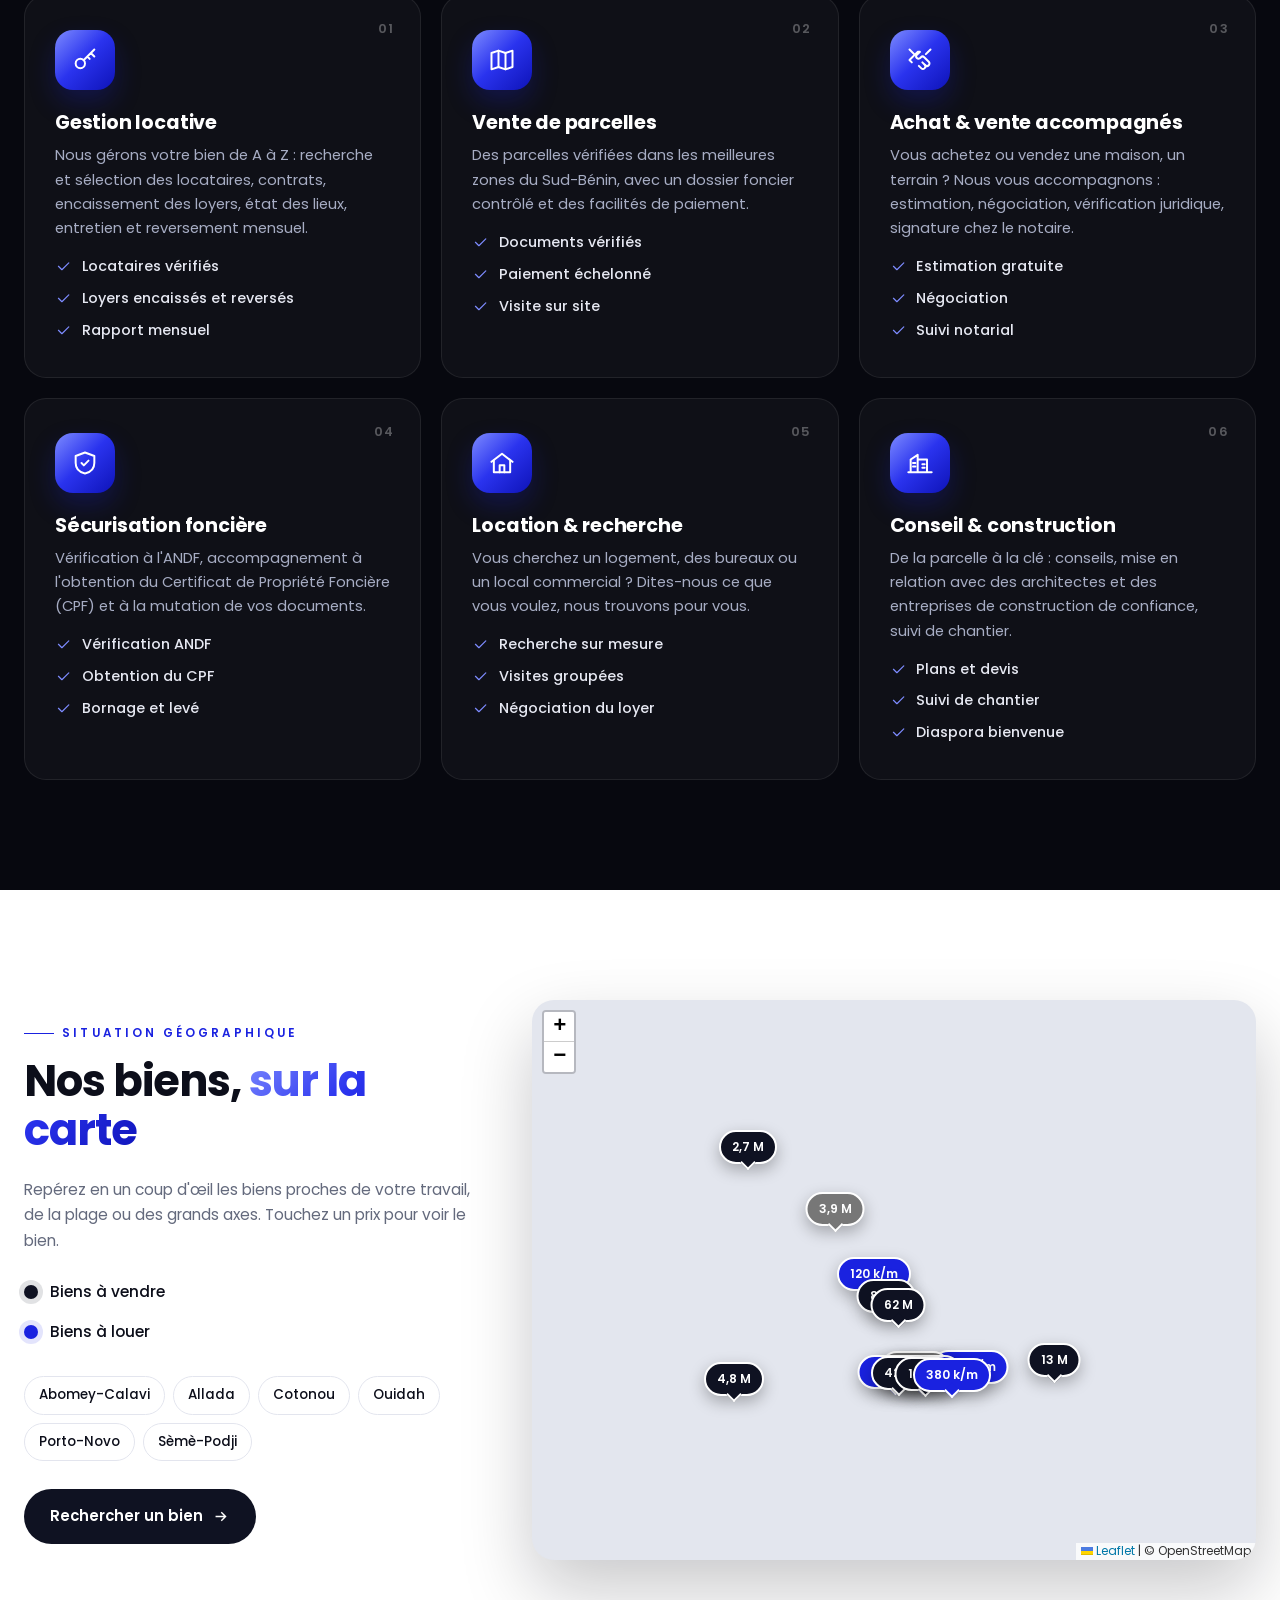
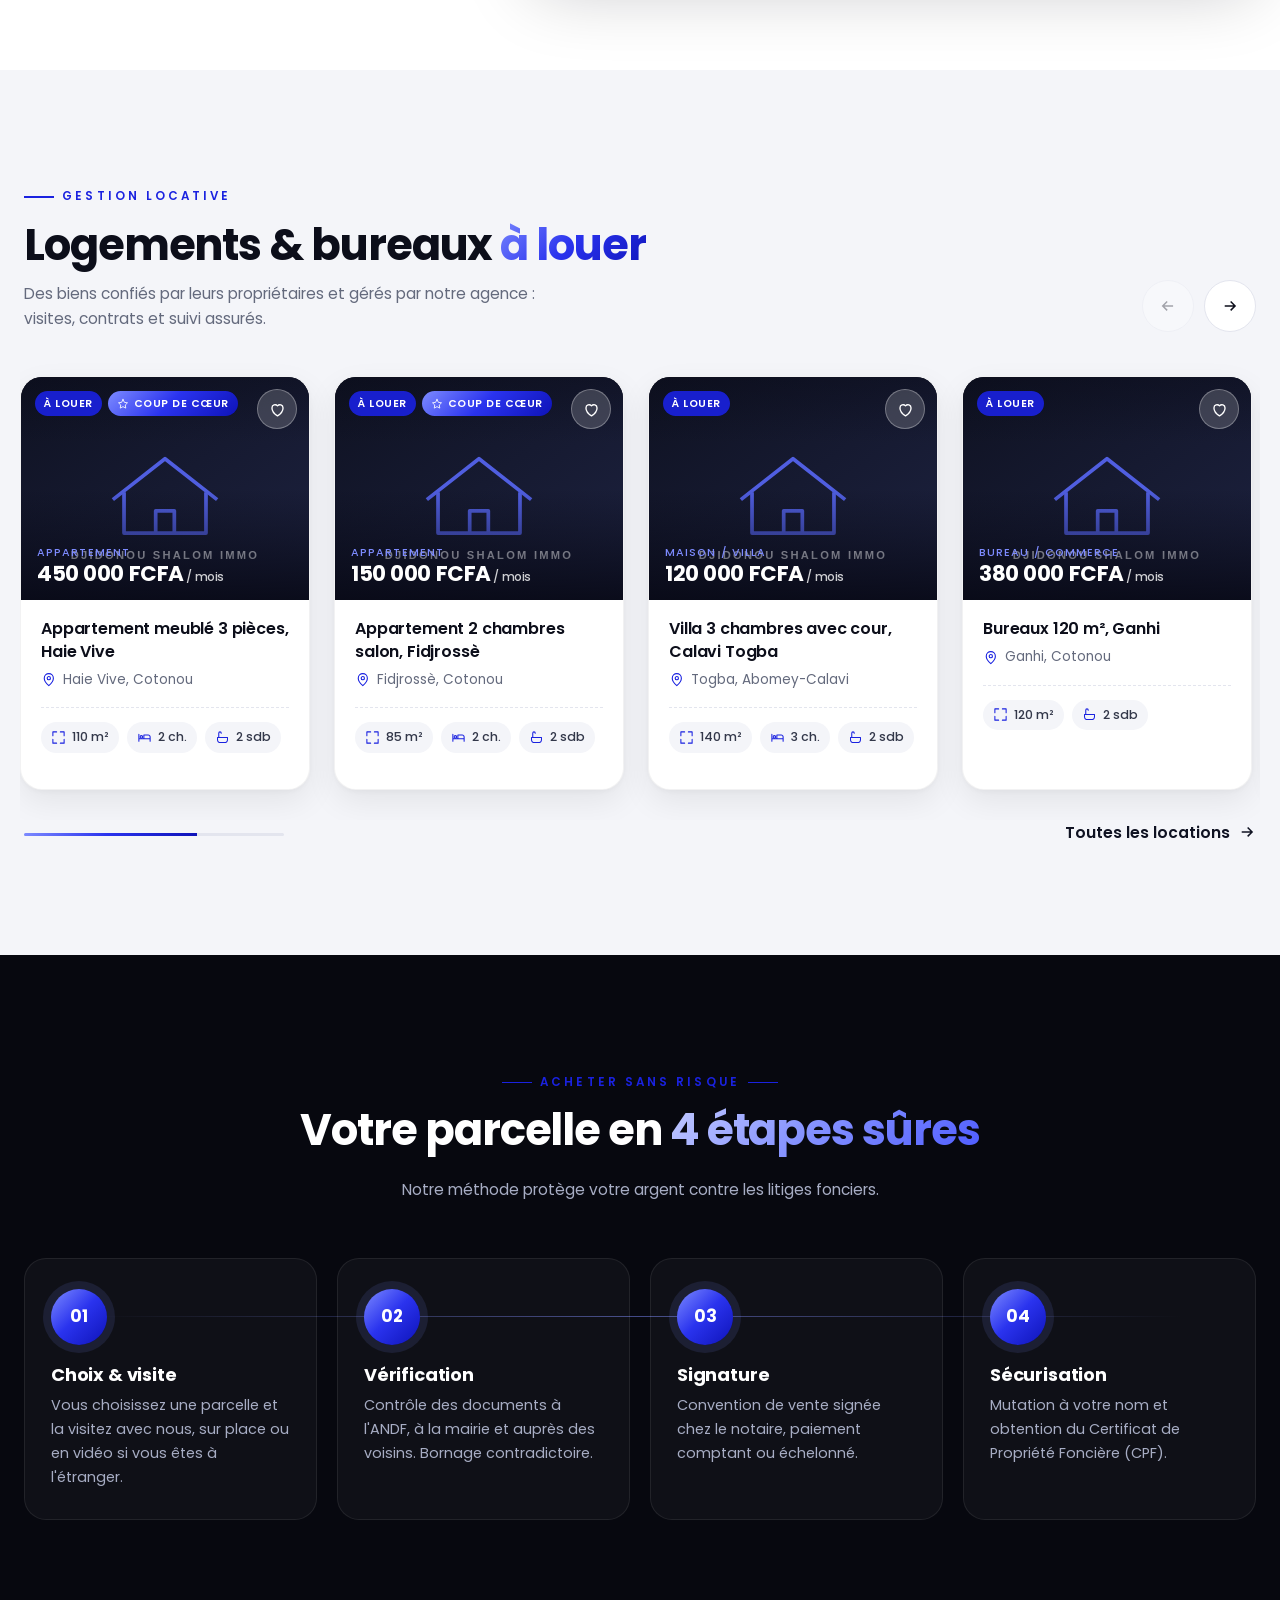
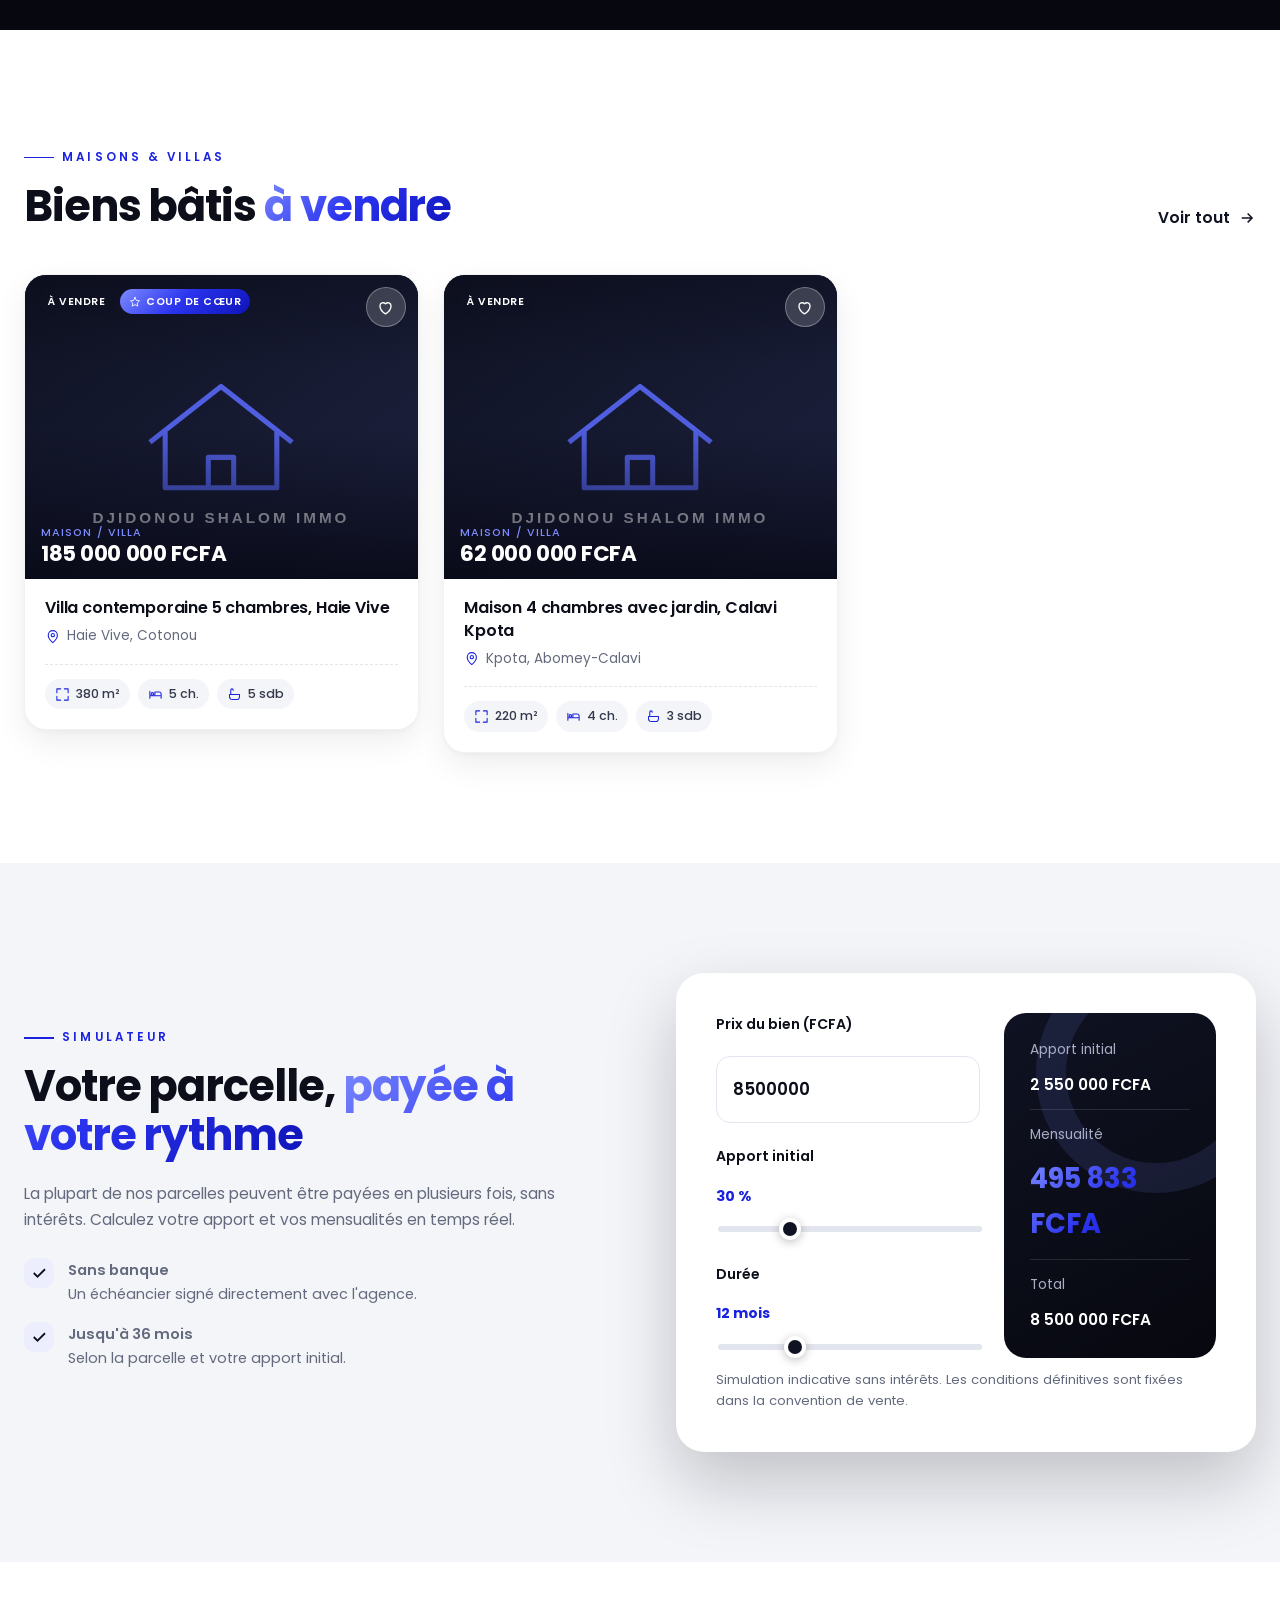
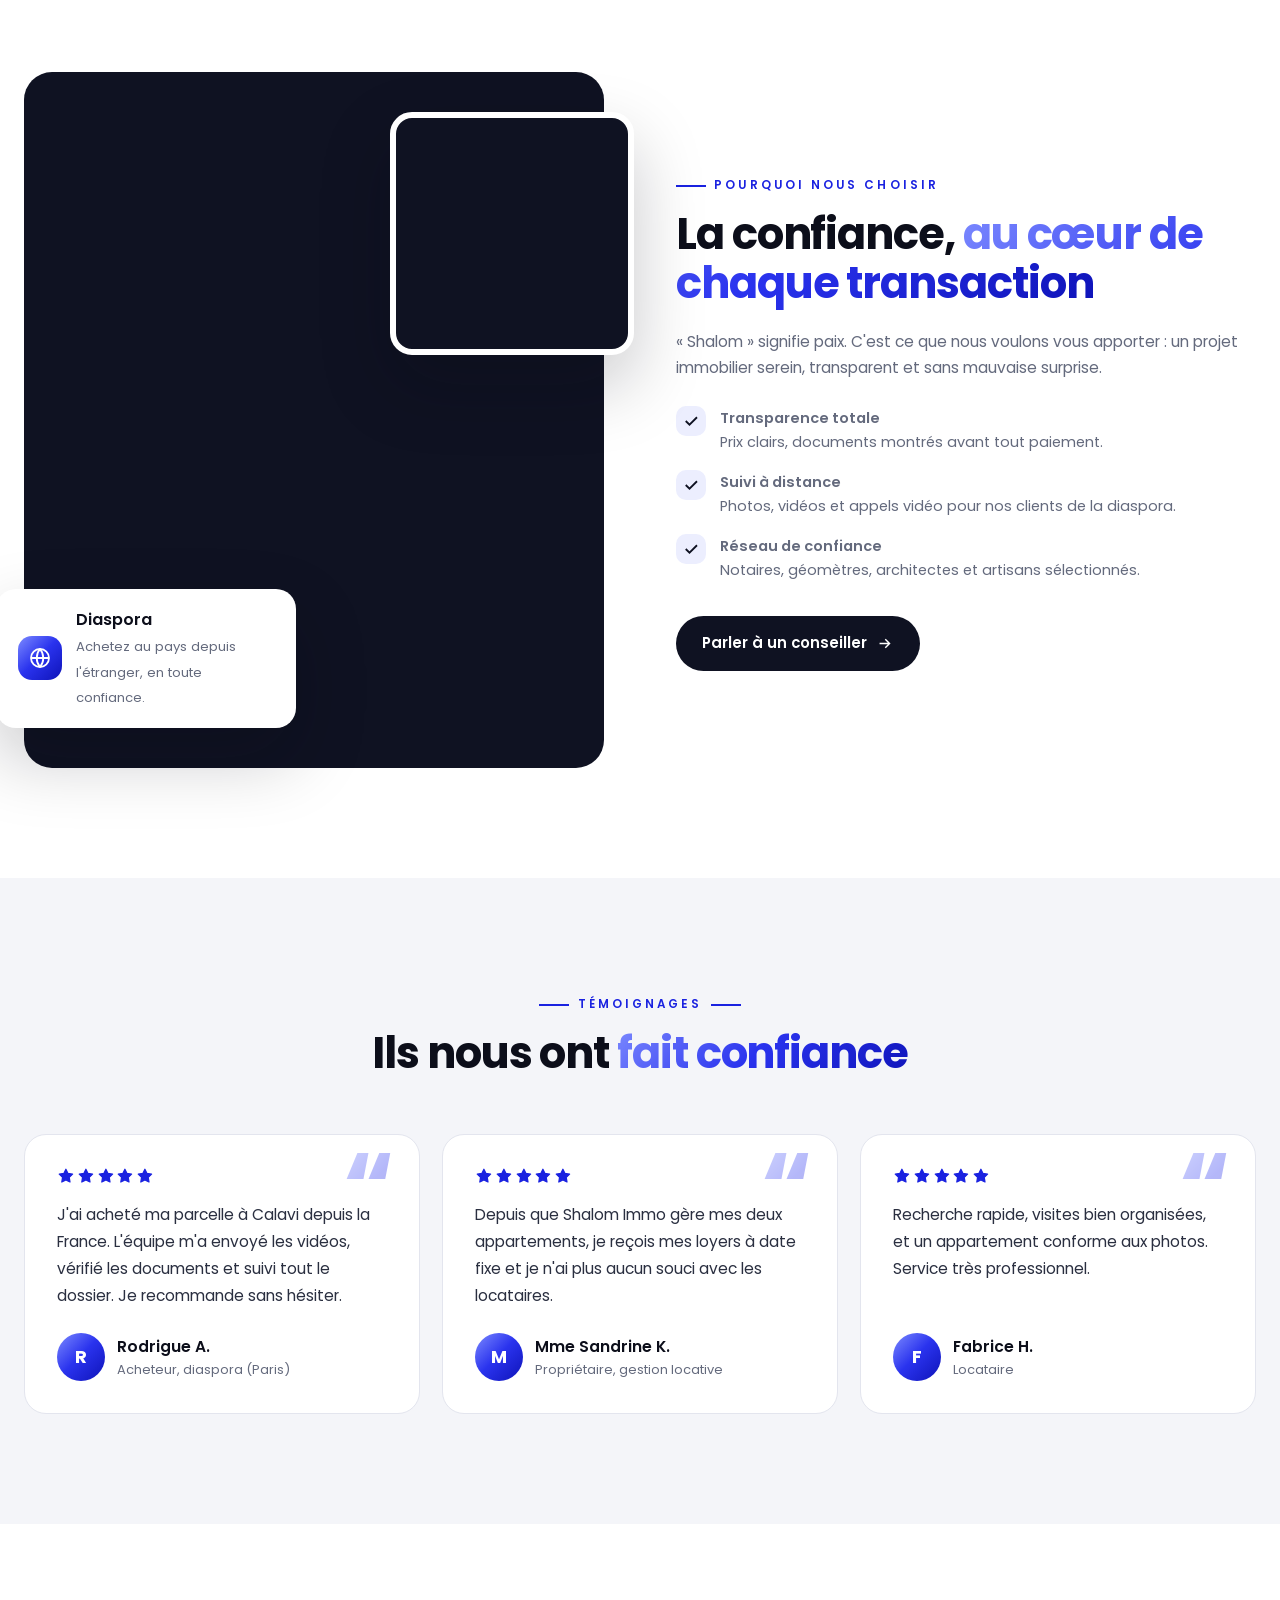
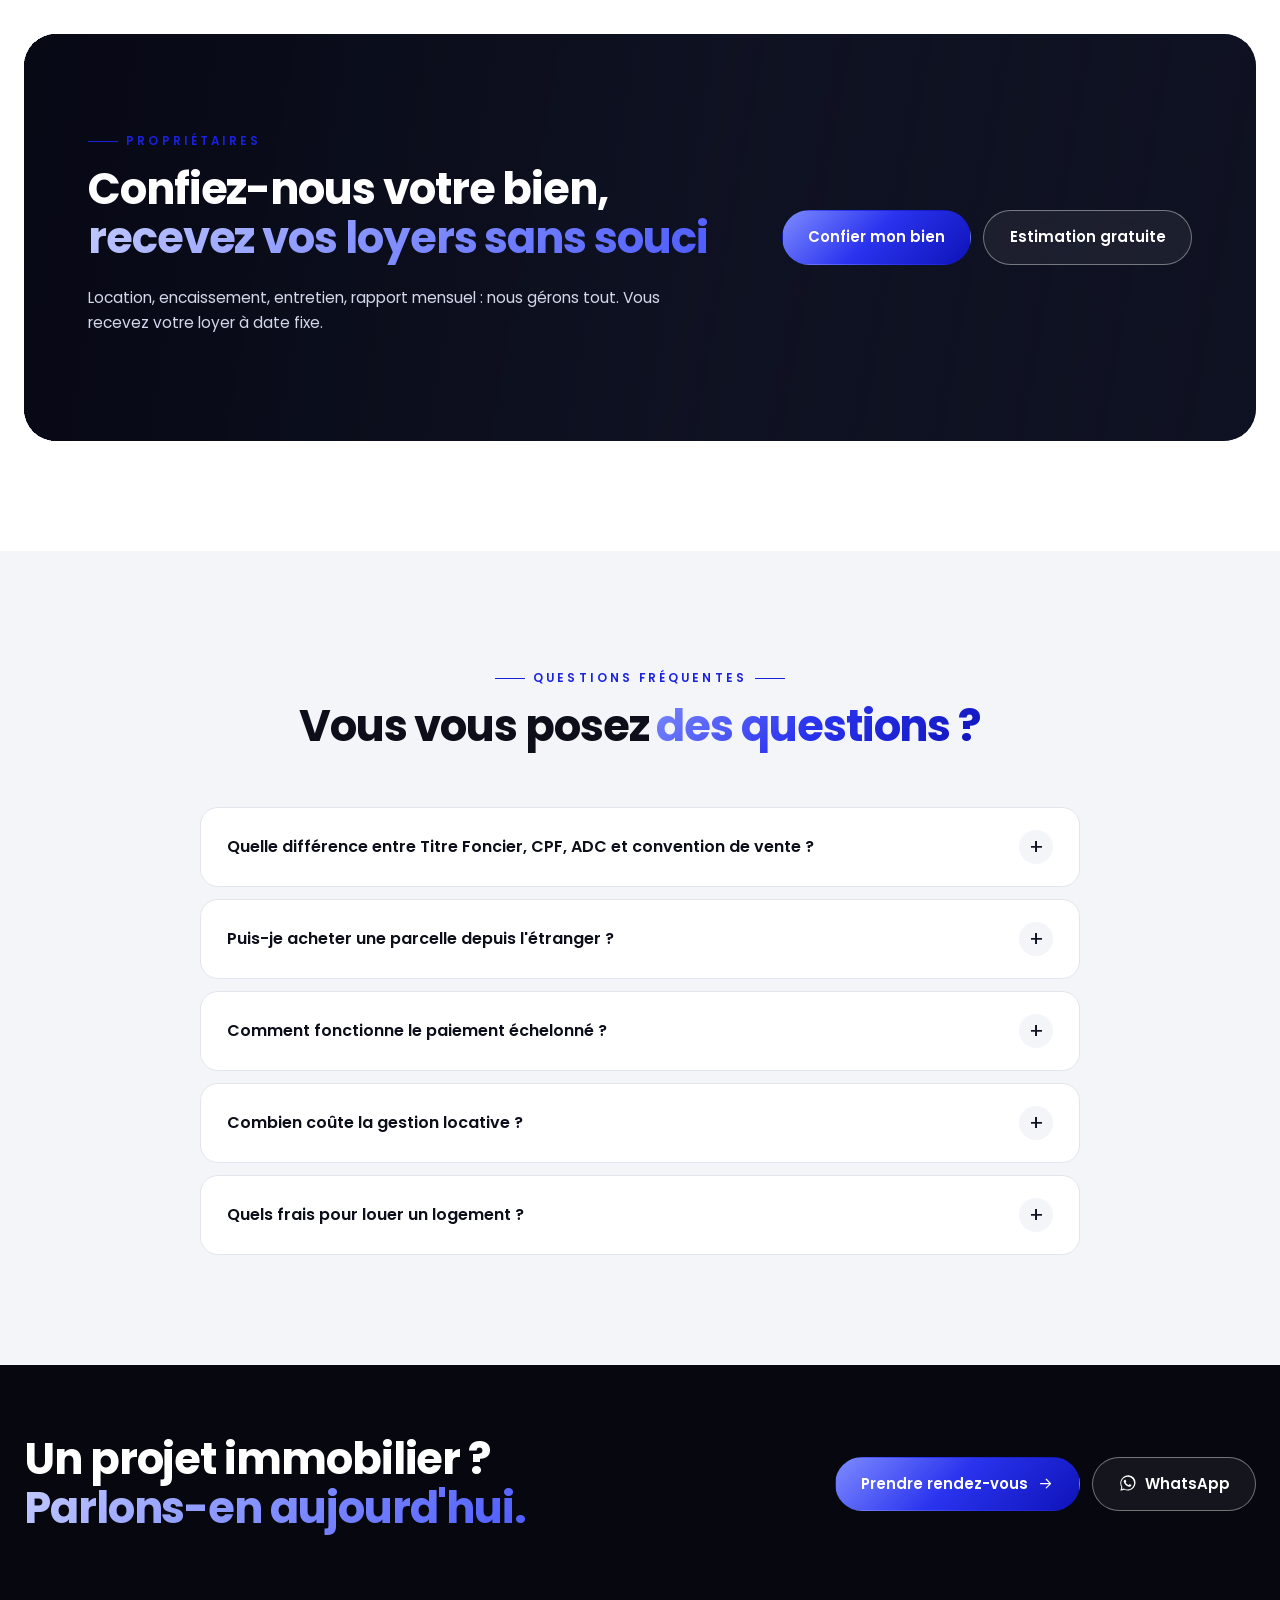
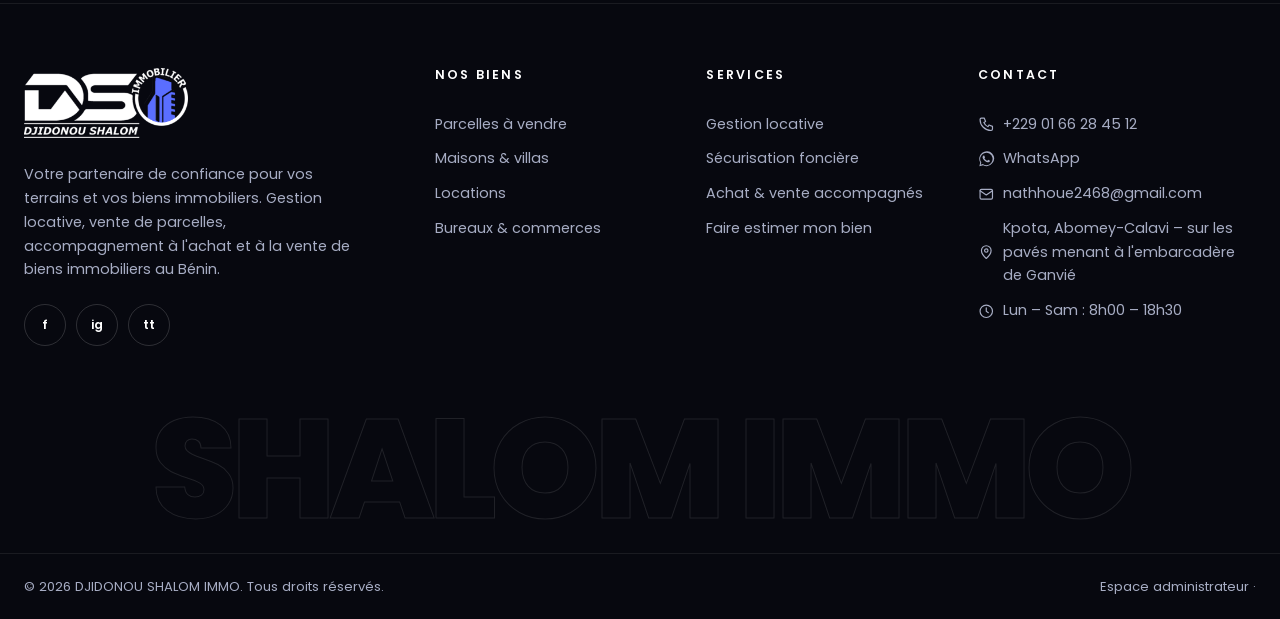
==== commit 844b9dfa: "Coordonnées réelles de l'agence : e-mail, adresse à Kpota et position sur la carte Co-Authored-By: C" ====
--- a/index.html
+++ b/index.html
@@ -16,7 +16,7 @@
   <link href="https://fonts.googleapis.com/css2?family=Poppins:wght@300;400;500;600;700;800&display=swap" rel="stylesheet">
   <link rel="preload" as="image" href="https://images.unsplash.com/photo-1600596542815-ffad4c1539a9?auto=format&fit=crop&w=2000&q=70">
   <link rel="stylesheet" href="assets/vendor/leaflet/leaflet.css">
-  <link rel="stylesheet" href="assets/css/style.css?v=7">
+  <link rel="stylesheet" href="assets/css/style.css?v=8">
 </head>
 <body data-page="home">
 
@@ -208,9 +208,9 @@
 </section>
 
 <script src="assets/vendor/leaflet/leaflet.js"></script>
-<script src="assets/js/data.js?v=7"></script>
-<script src="assets/js/core.js?v=7"></script>
-<script src="assets/js/site.js?v=7"></script>
-<script src="assets/js/fx.js?v=7"></script>
+<script src="assets/js/data.js?v=8"></script>
+<script src="assets/js/core.js?v=8"></script>
+<script src="assets/js/site.js?v=8"></script>
+<script src="assets/js/fx.js?v=8"></script>
 </body>
 </html>
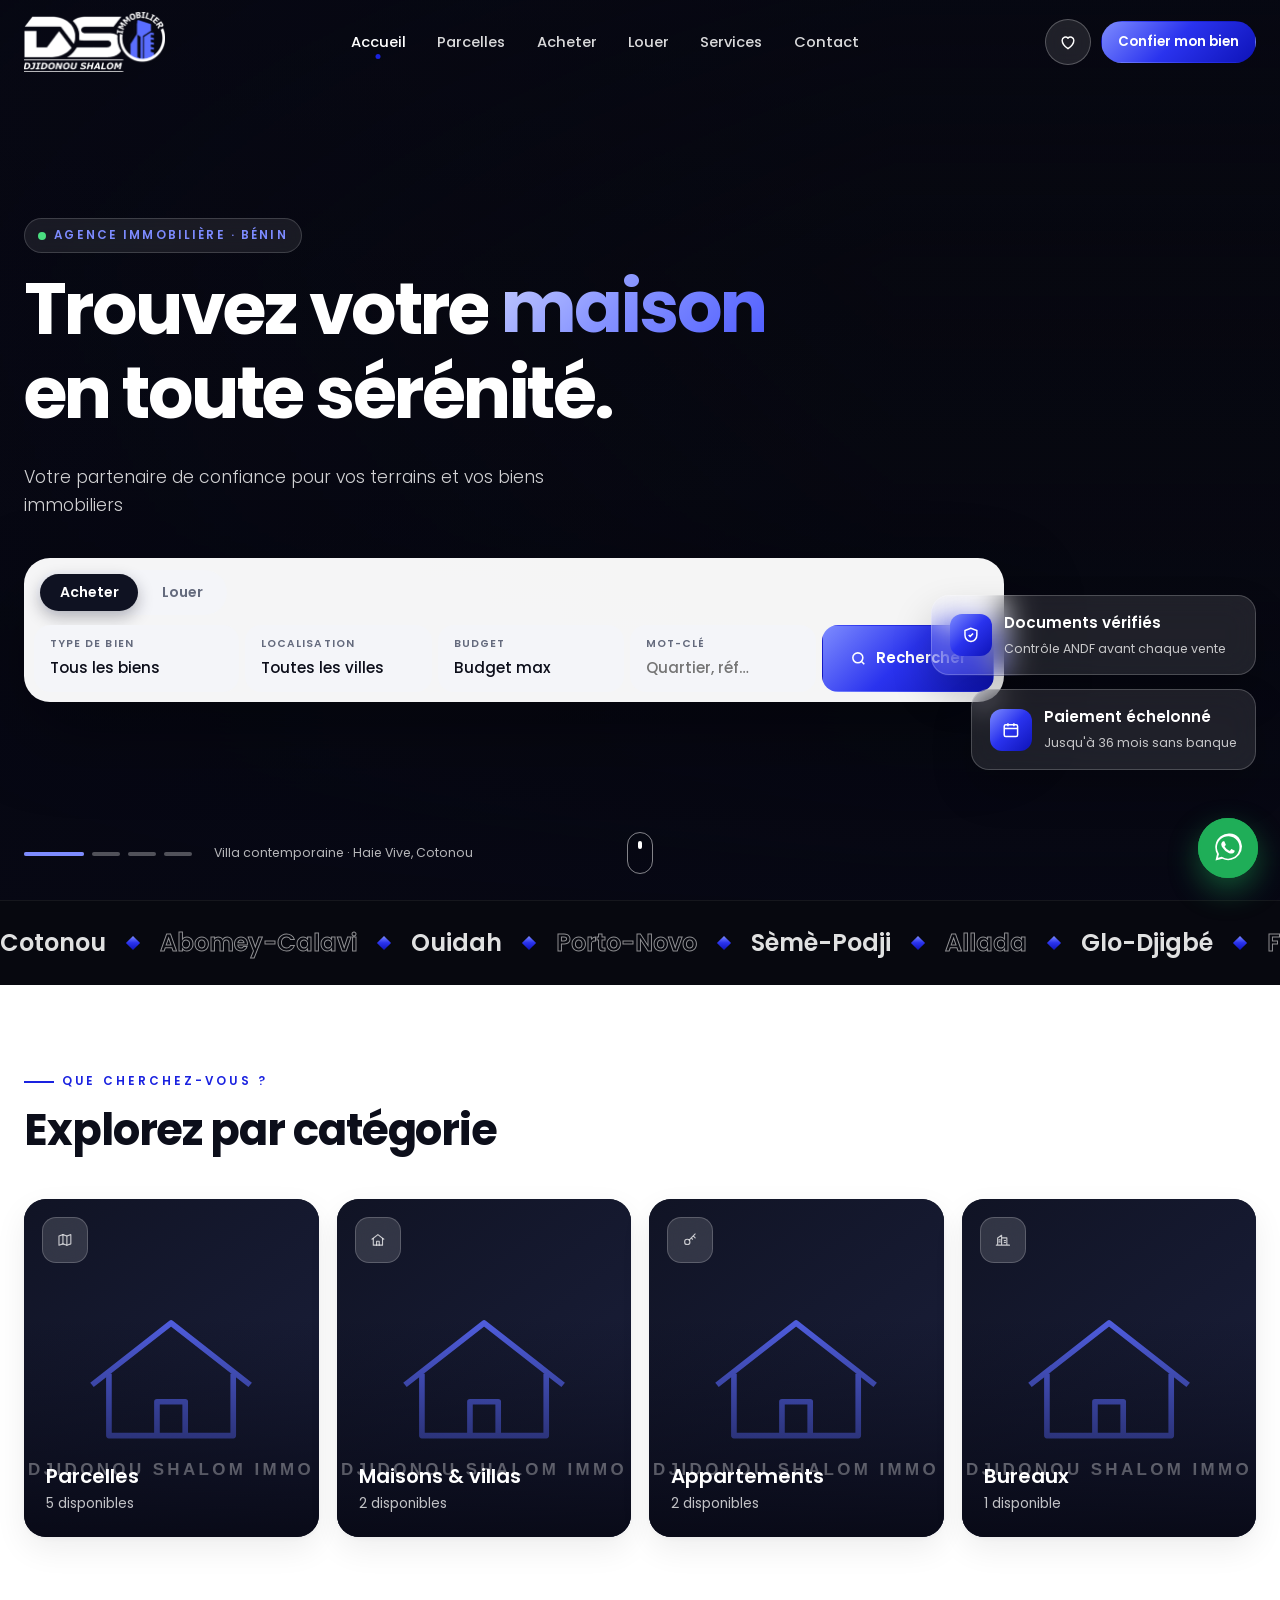
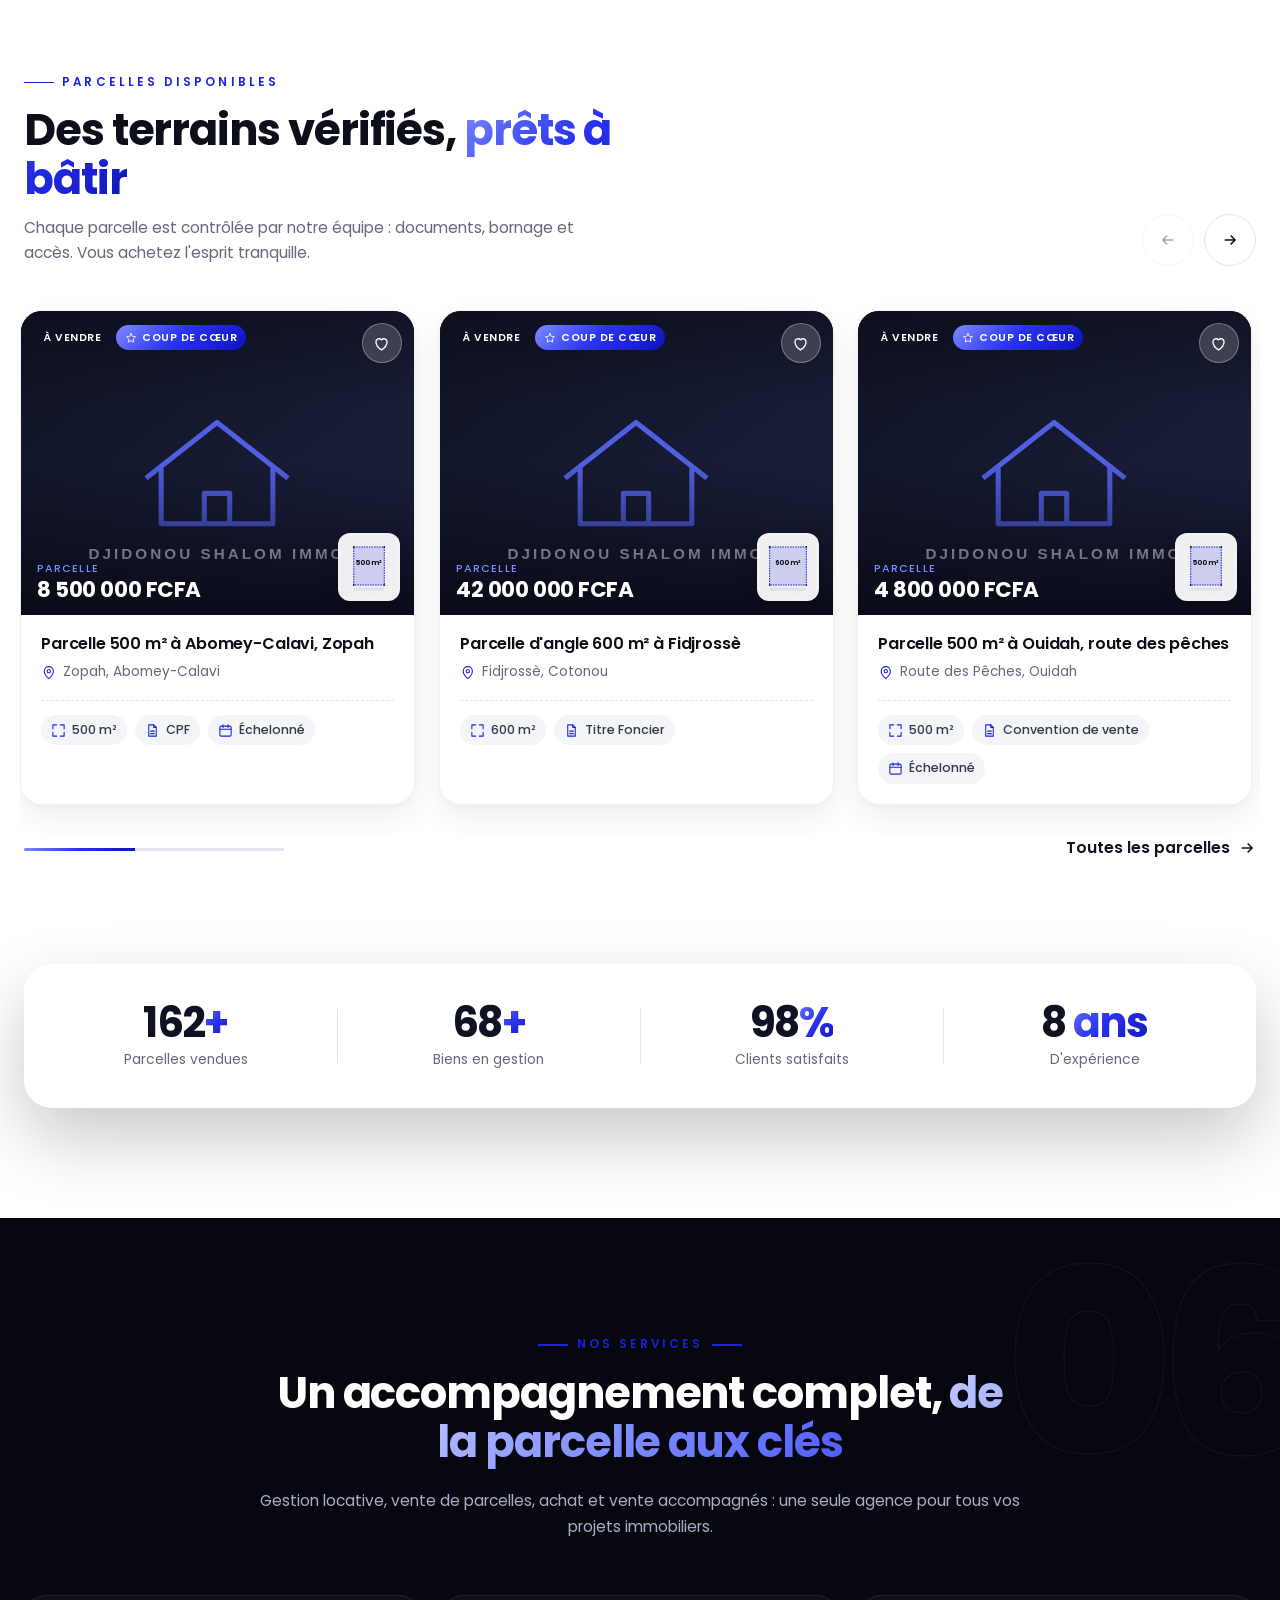
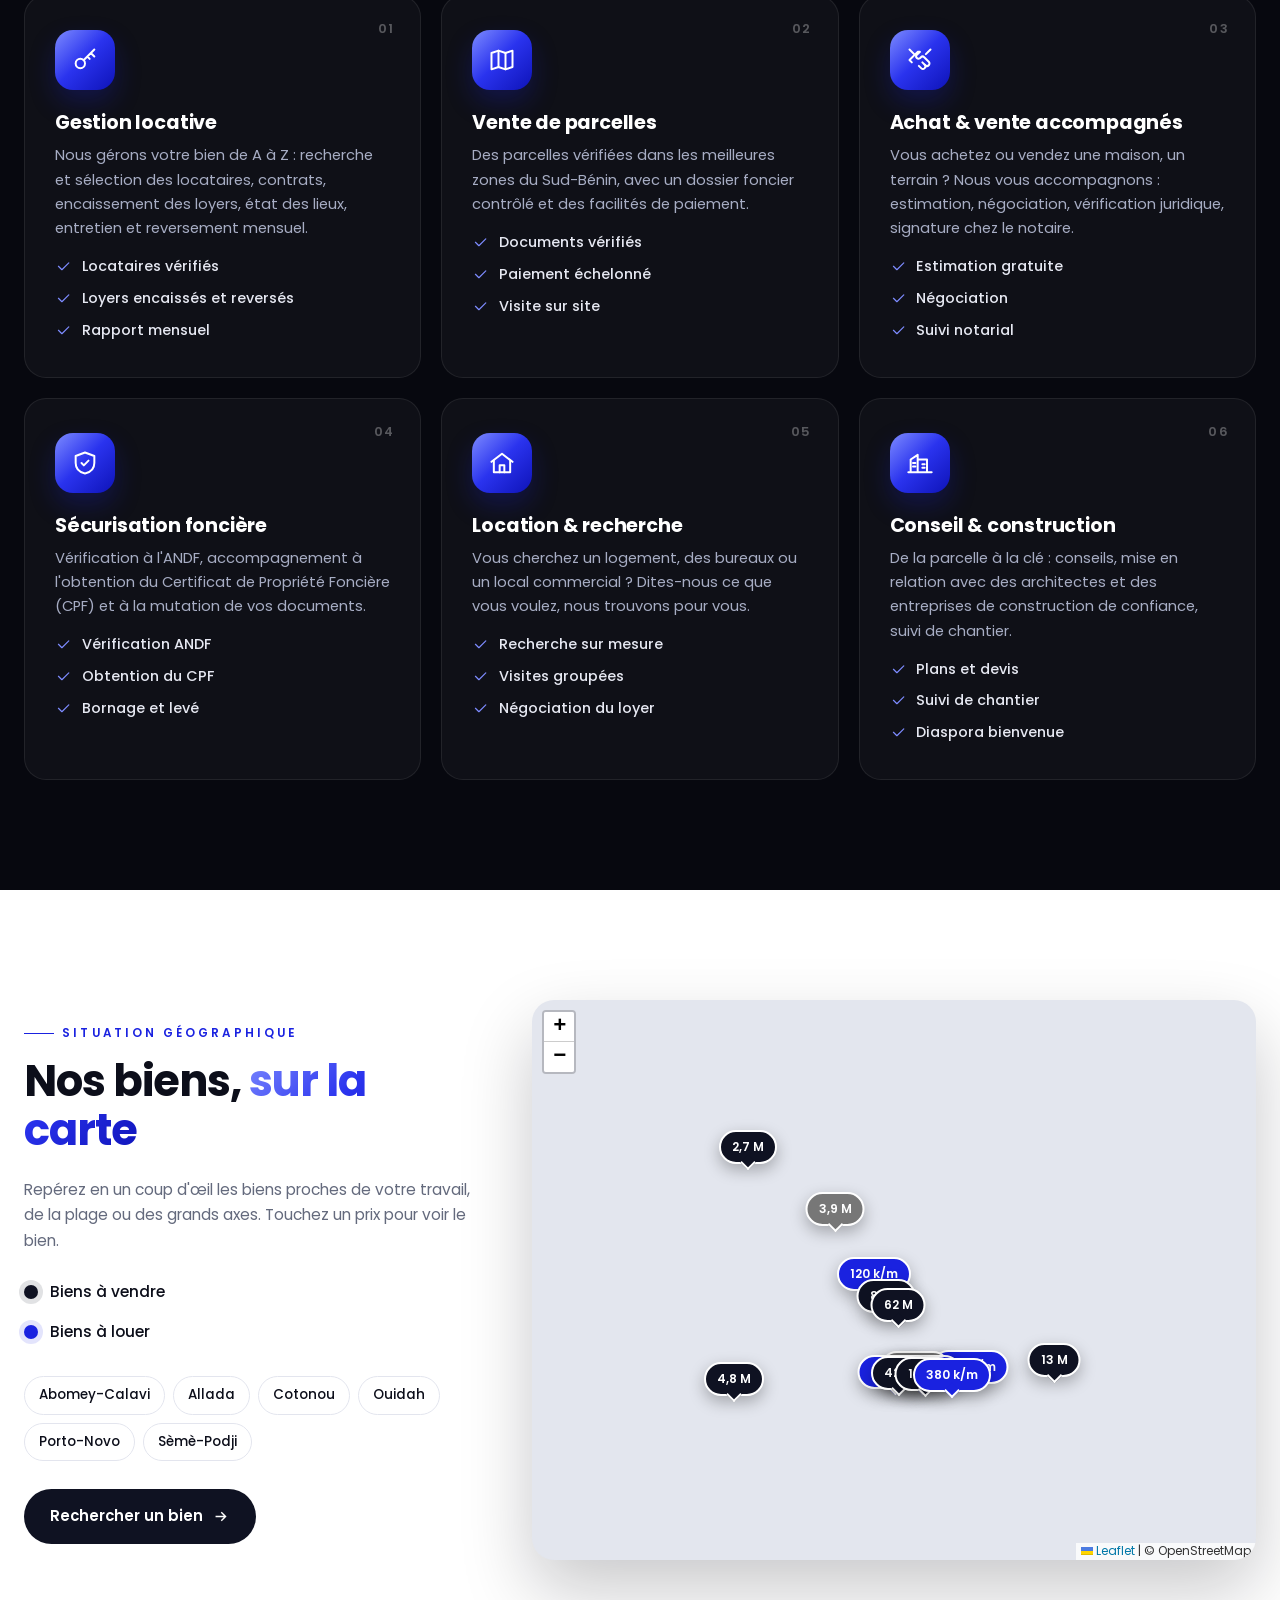
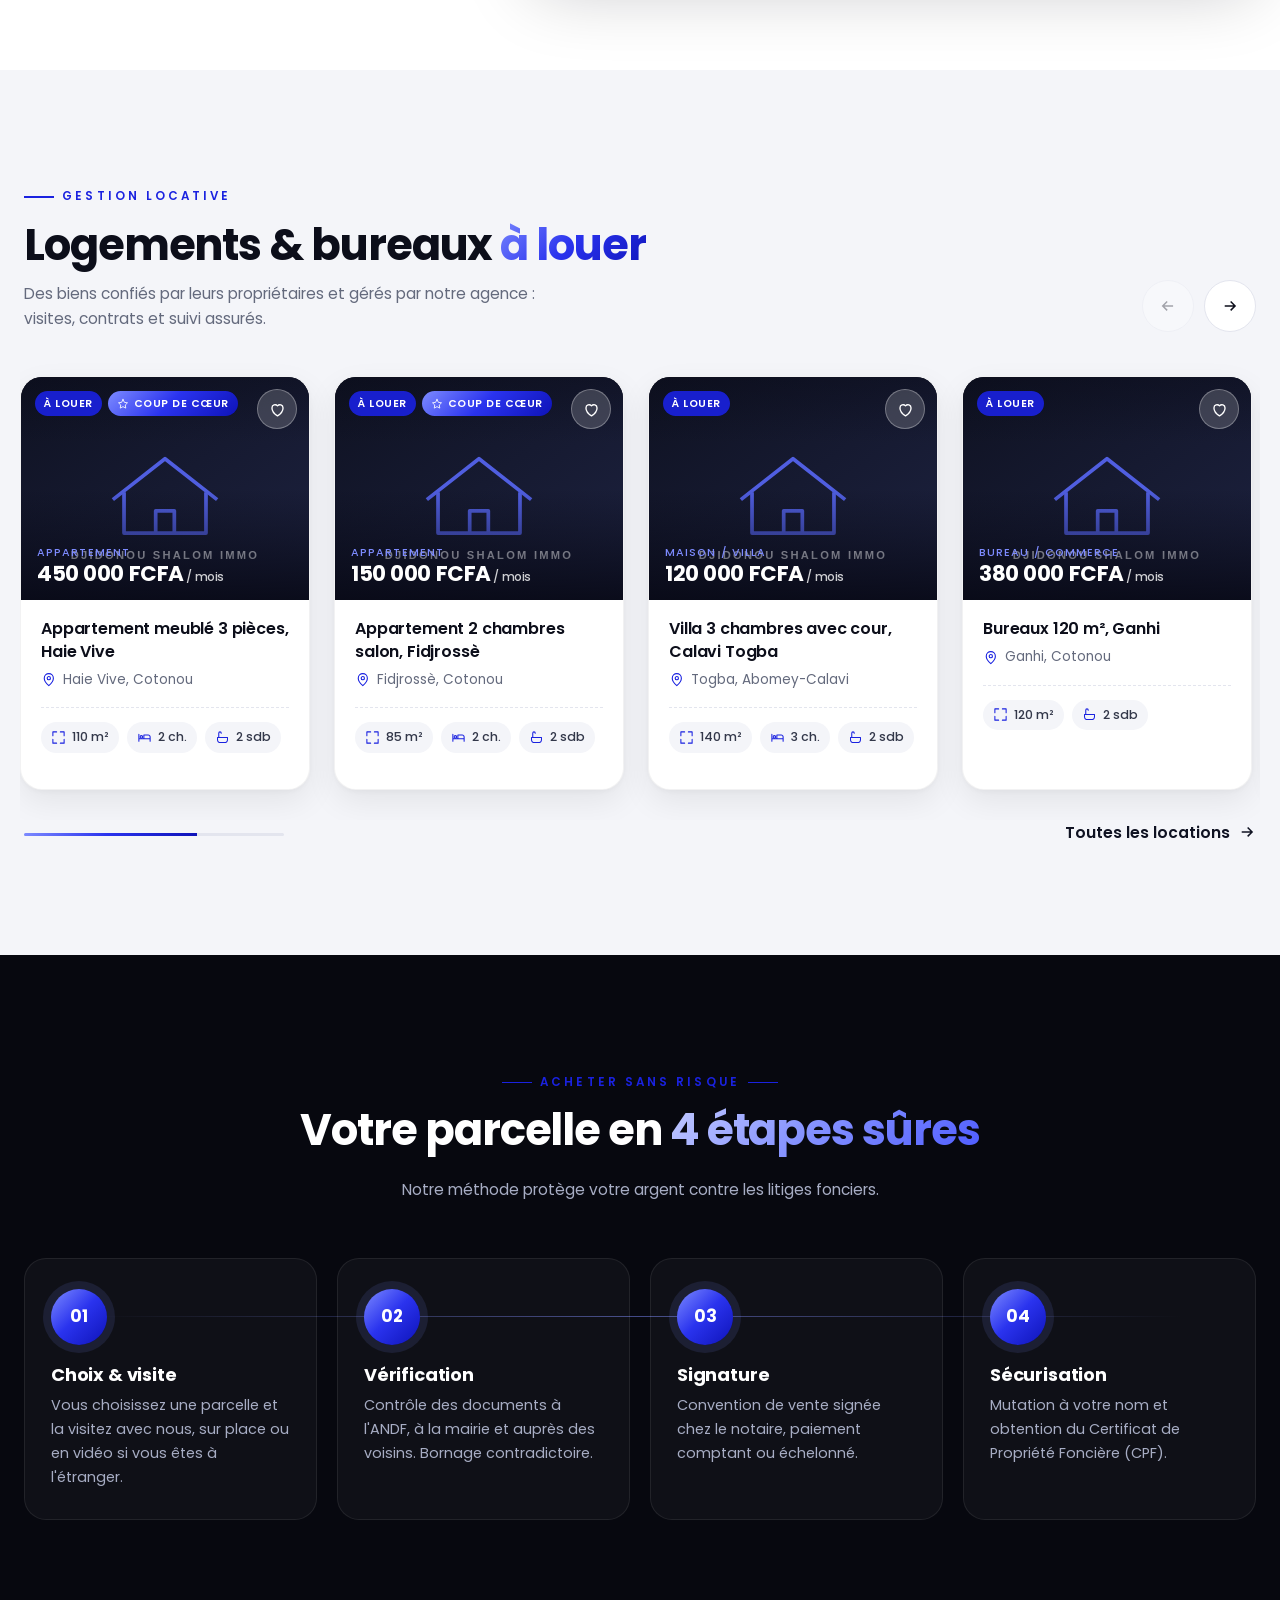
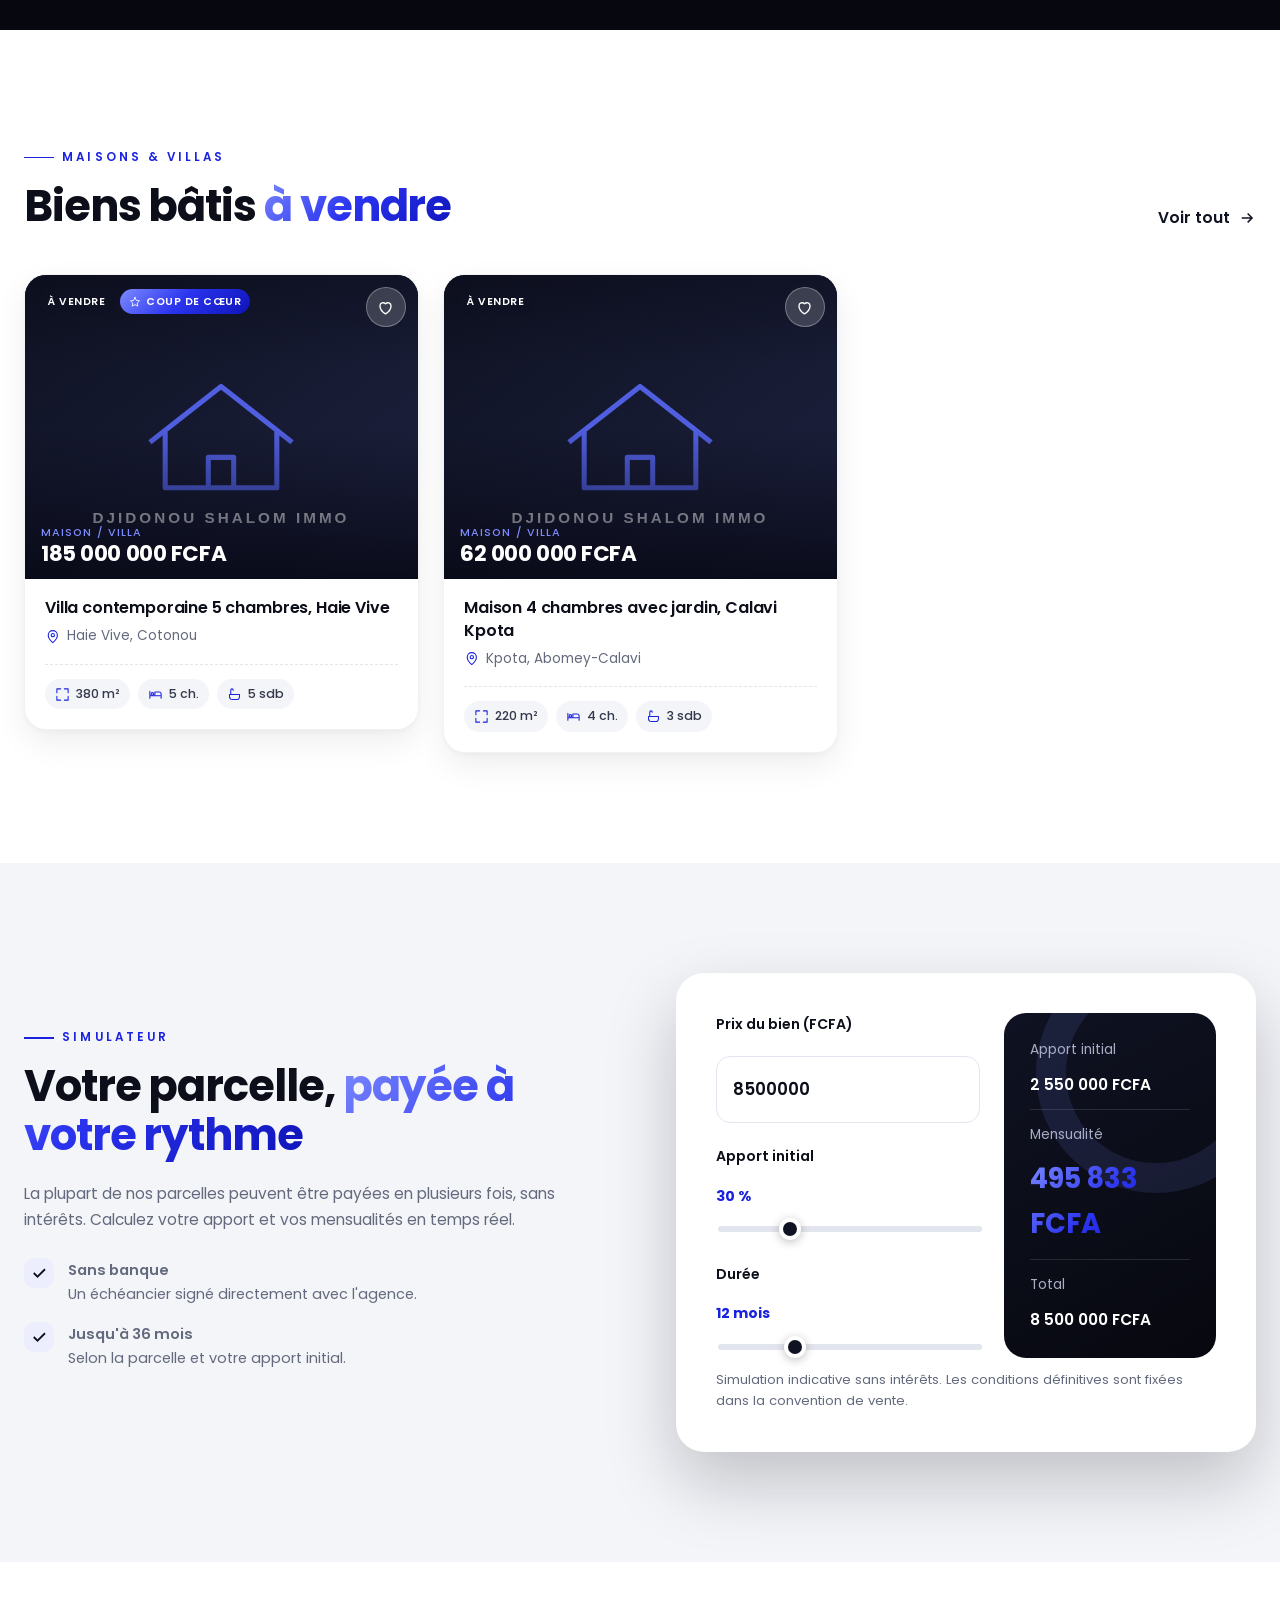
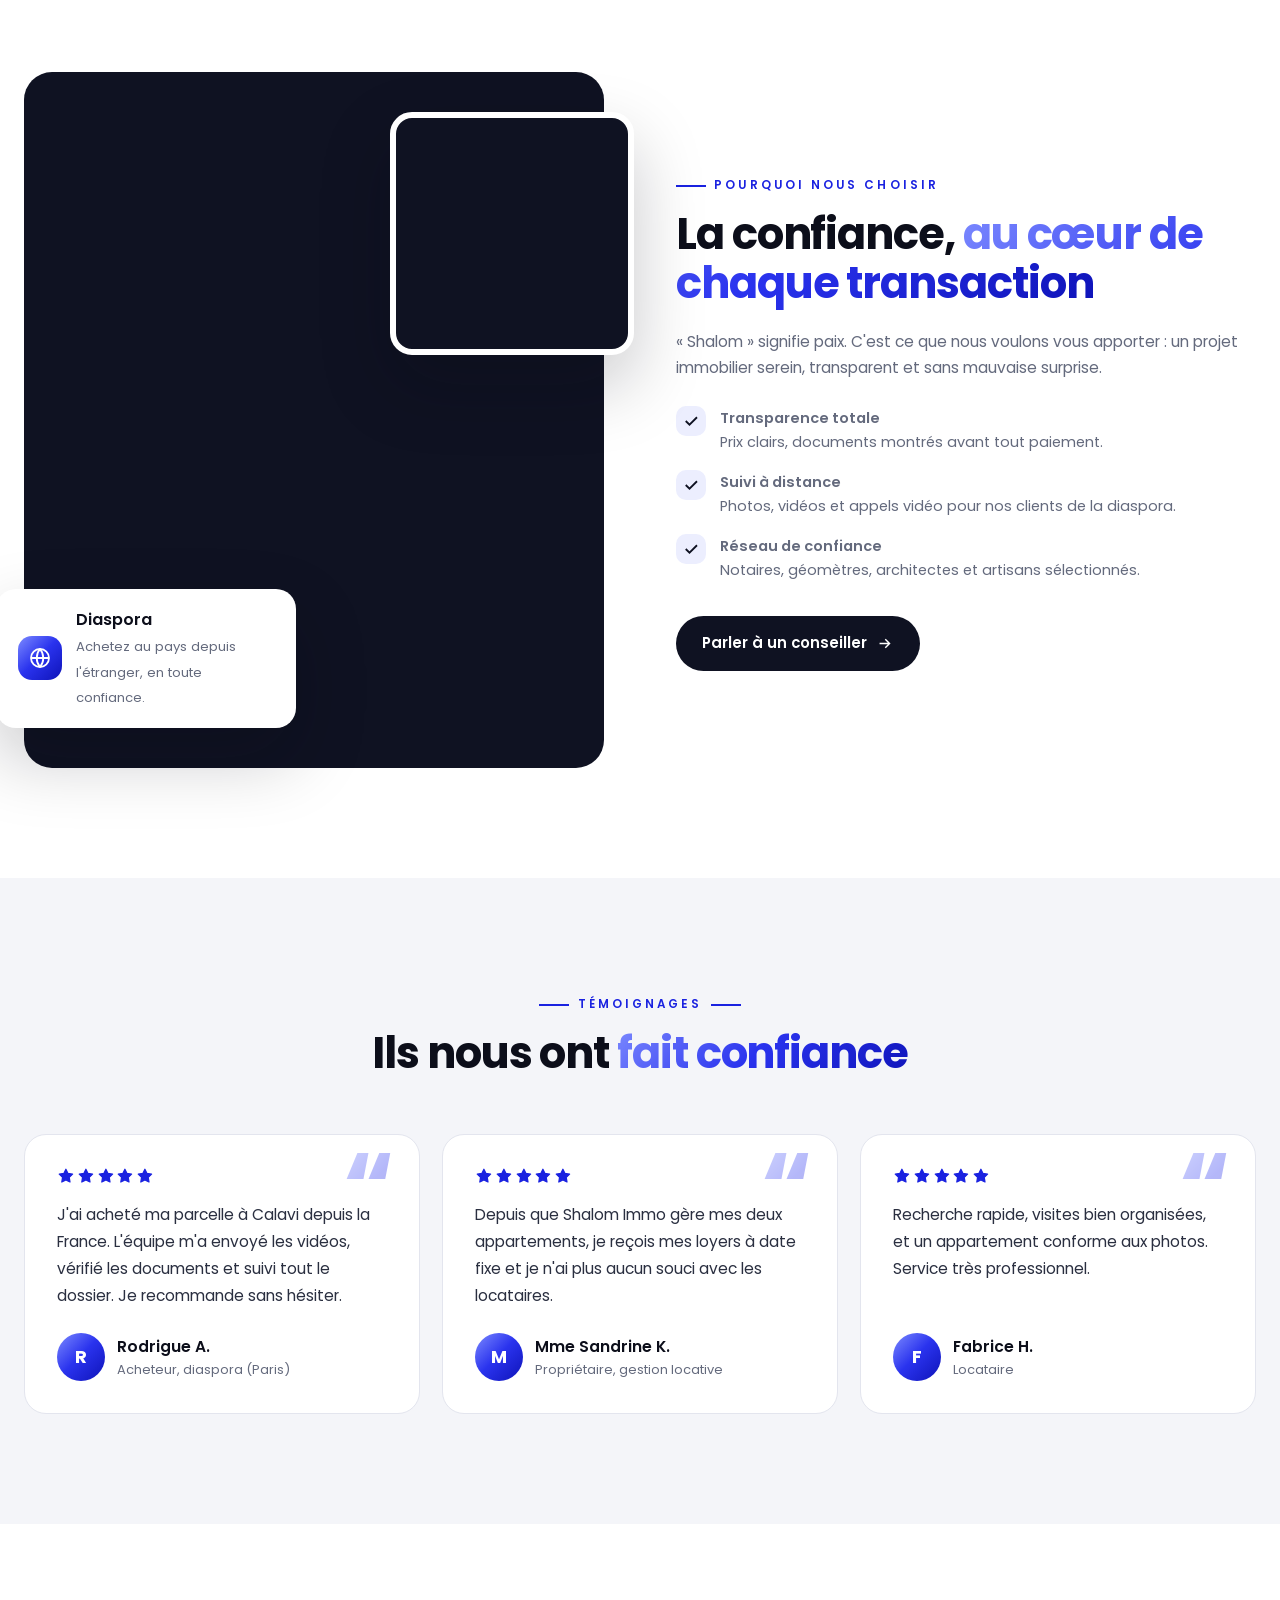
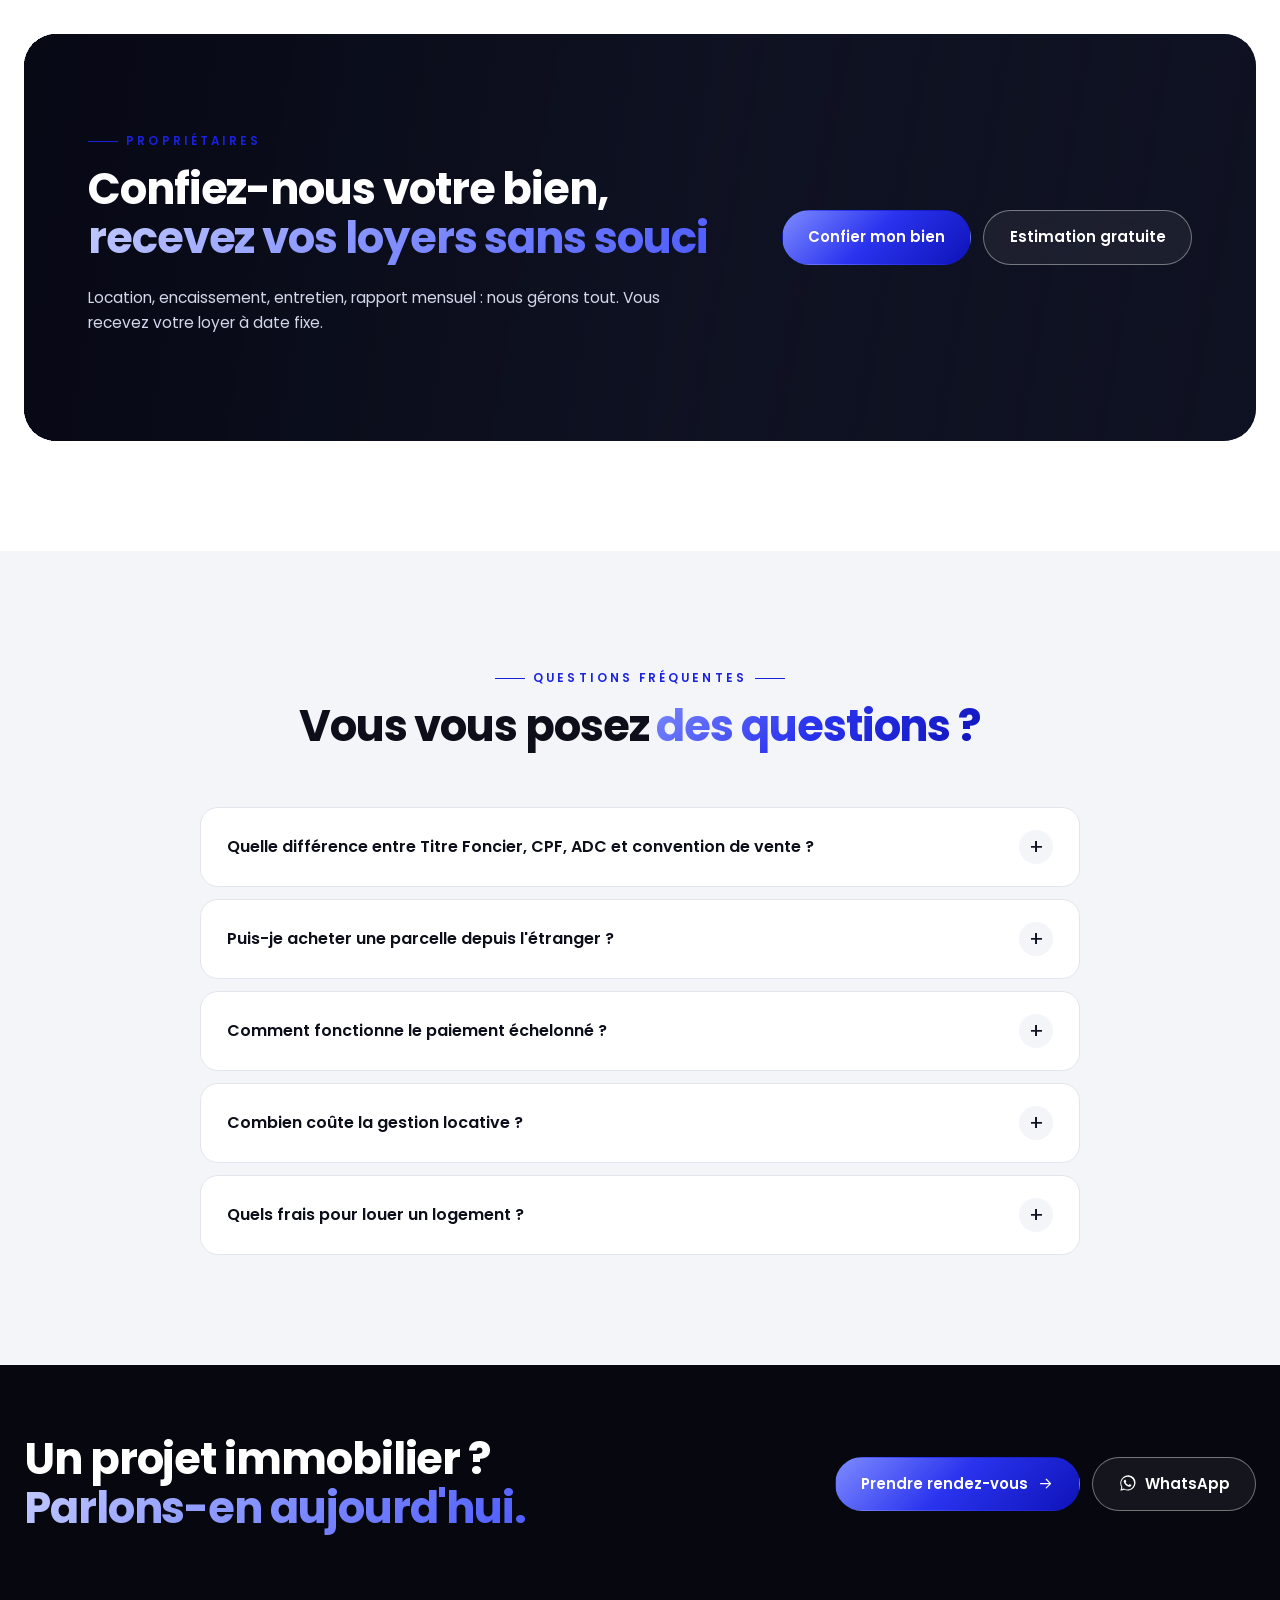
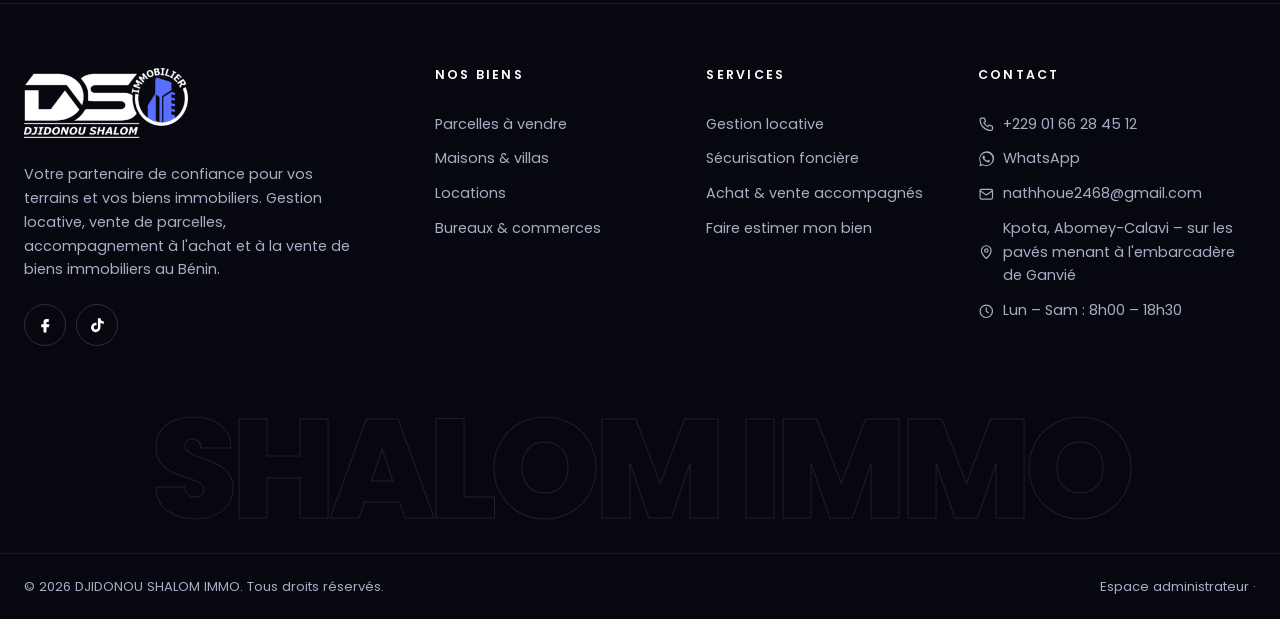
==== commit 938e5f3e: "Liens Facebook et TikTok de l'agence, avec icônes ; Instagram masqué Co-Authored-By: Claude Opus 5.5" ====
--- a/index.html
+++ b/index.html
@@ -16,7 +16,7 @@
   <link href="https://fonts.googleapis.com/css2?family=Poppins:wght@300;400;500;600;700;800&display=swap" rel="stylesheet">
   <link rel="preload" as="image" href="https://images.unsplash.com/photo-1600596542815-ffad4c1539a9?auto=format&fit=crop&w=2000&q=70">
   <link rel="stylesheet" href="assets/vendor/leaflet/leaflet.css">
-  <link rel="stylesheet" href="assets/css/style.css?v=8">
+  <link rel="stylesheet" href="assets/css/style.css?v=9">
 </head>
 <body data-page="home">
 
@@ -208,9 +208,9 @@
 </section>
 
 <script src="assets/vendor/leaflet/leaflet.js"></script>
-<script src="assets/js/data.js?v=8"></script>
-<script src="assets/js/core.js?v=8"></script>
-<script src="assets/js/site.js?v=8"></script>
-<script src="assets/js/fx.js?v=8"></script>
+<script src="assets/js/data.js?v=9"></script>
+<script src="assets/js/core.js?v=9"></script>
+<script src="assets/js/site.js?v=9"></script>
+<script src="assets/js/fx.js?v=9"></script>
 </body>
 </html>
--- a/assets/css/style.css
+++ b/assets/css/style.css
@@ -758,3 +758,10 @@
   body.filters-open { overflow: hidden; }
   body.filters-open .tabbar, body.filters-open .wa-float, body.filters-open .site-header { visibility: hidden; }
 }
+
+/* Réseaux sociaux */
+.socials a .ico { width: 18px; height: 18px; }
+.mobile-nav .socials { margin-top: 14px; }
+.mobile-nav .socials a { opacity: 1; transform: none; font-size: 1rem; padding: 0; }
+.cinfo-social .socials { margin-top: 8px; }
+.cinfo-social .socials a { border-color: var(--line); color: var(--green); }
